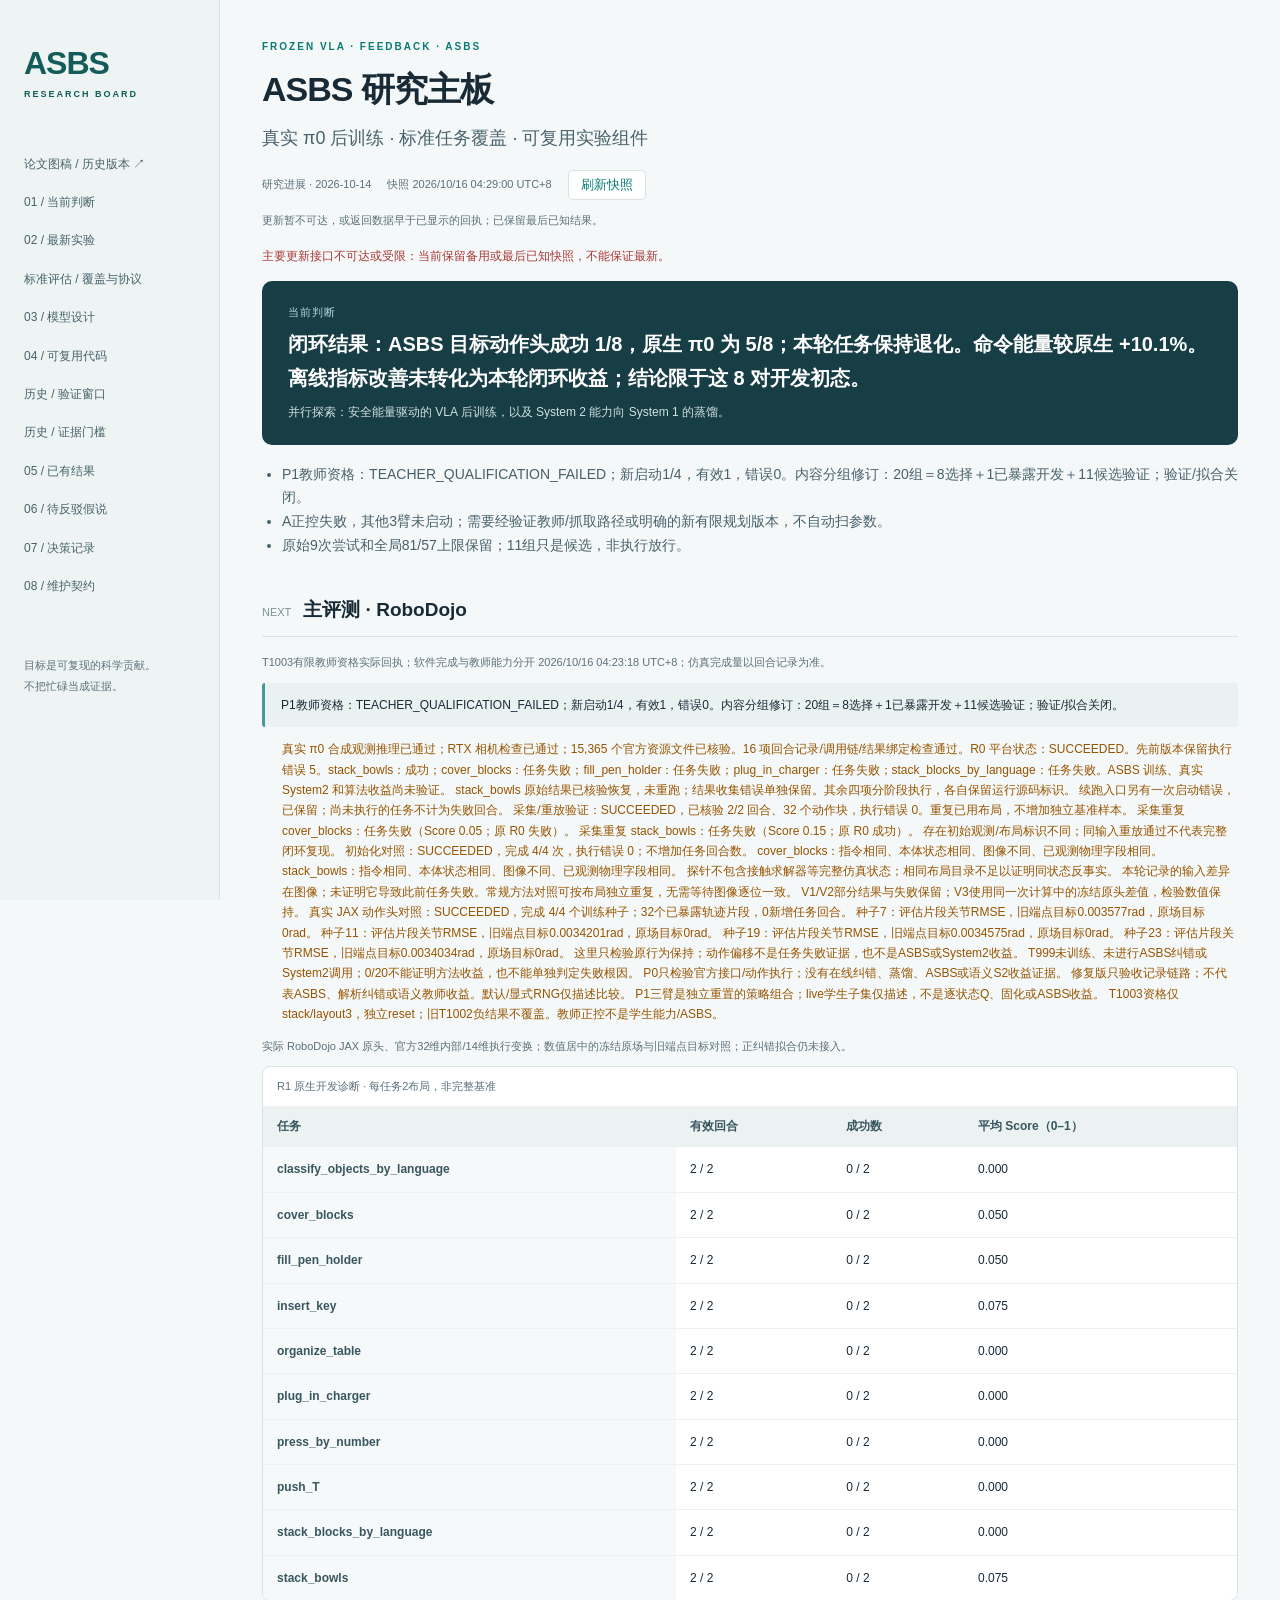
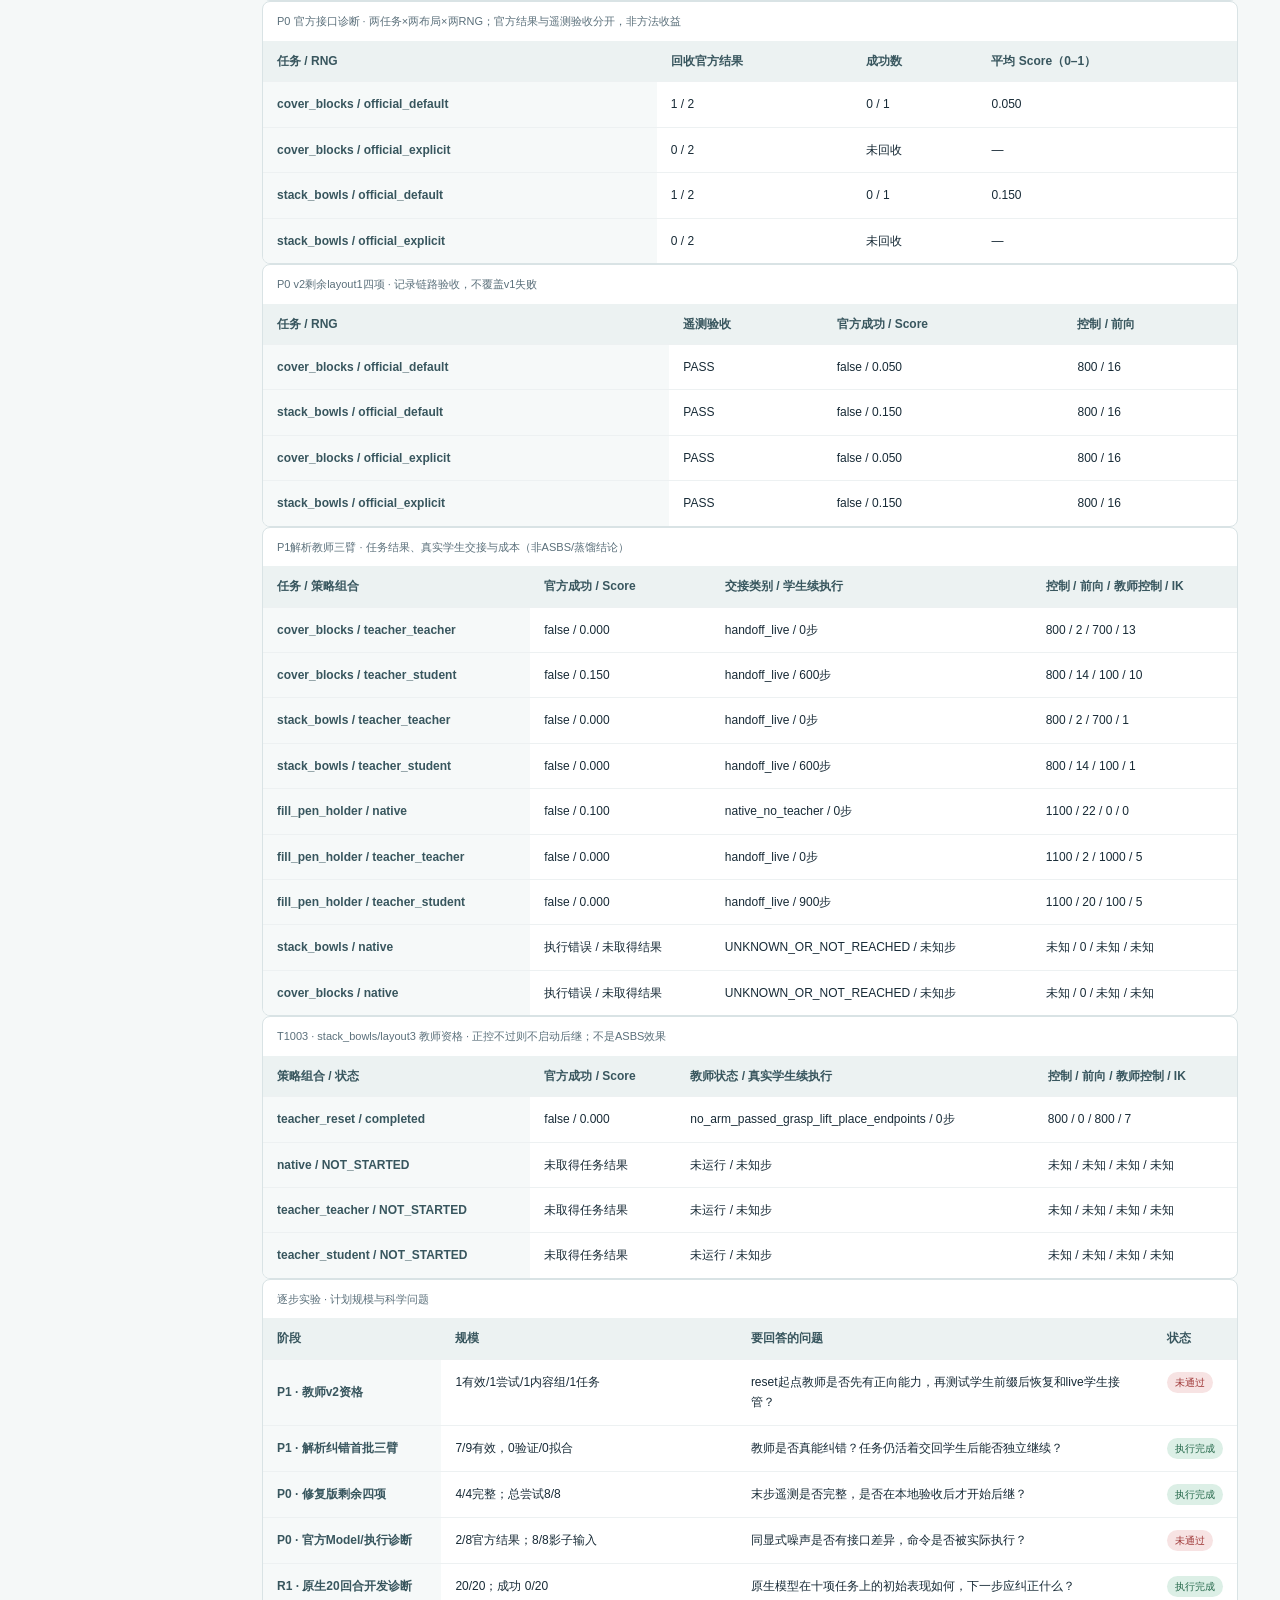
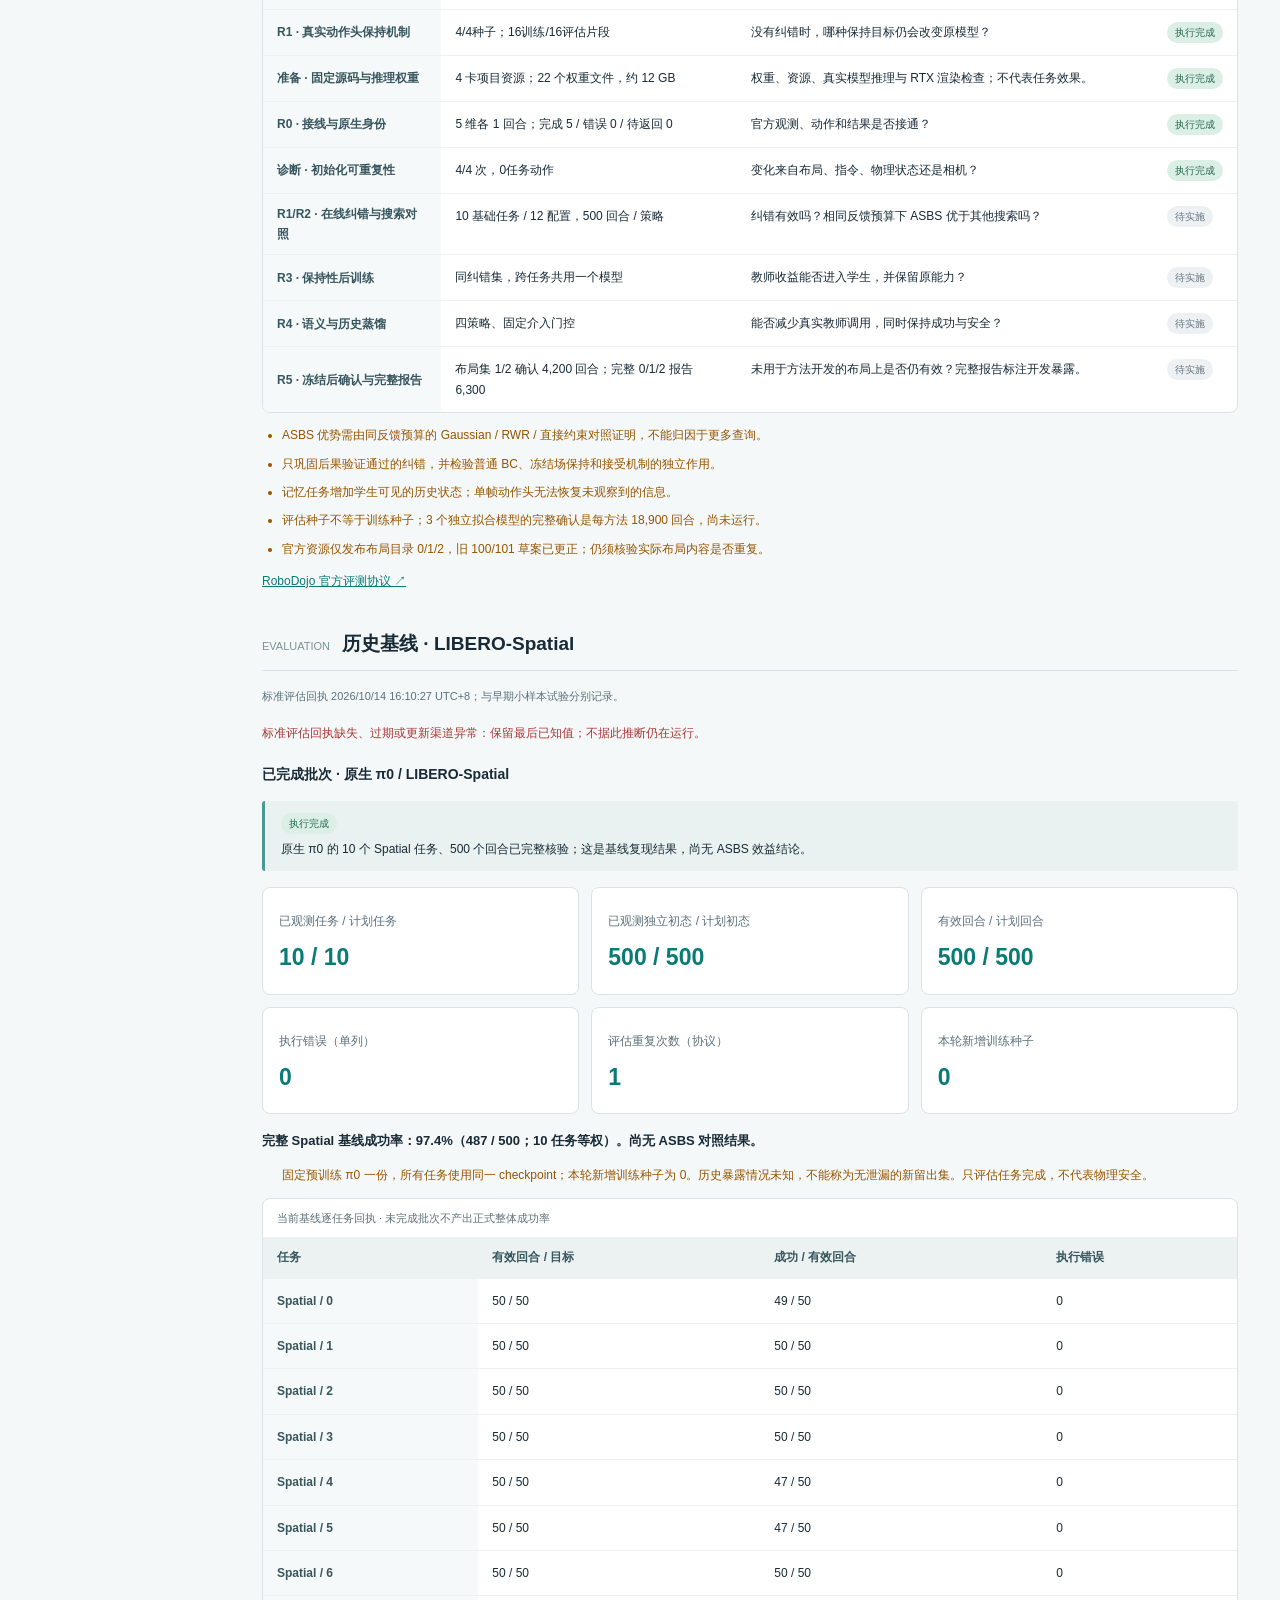
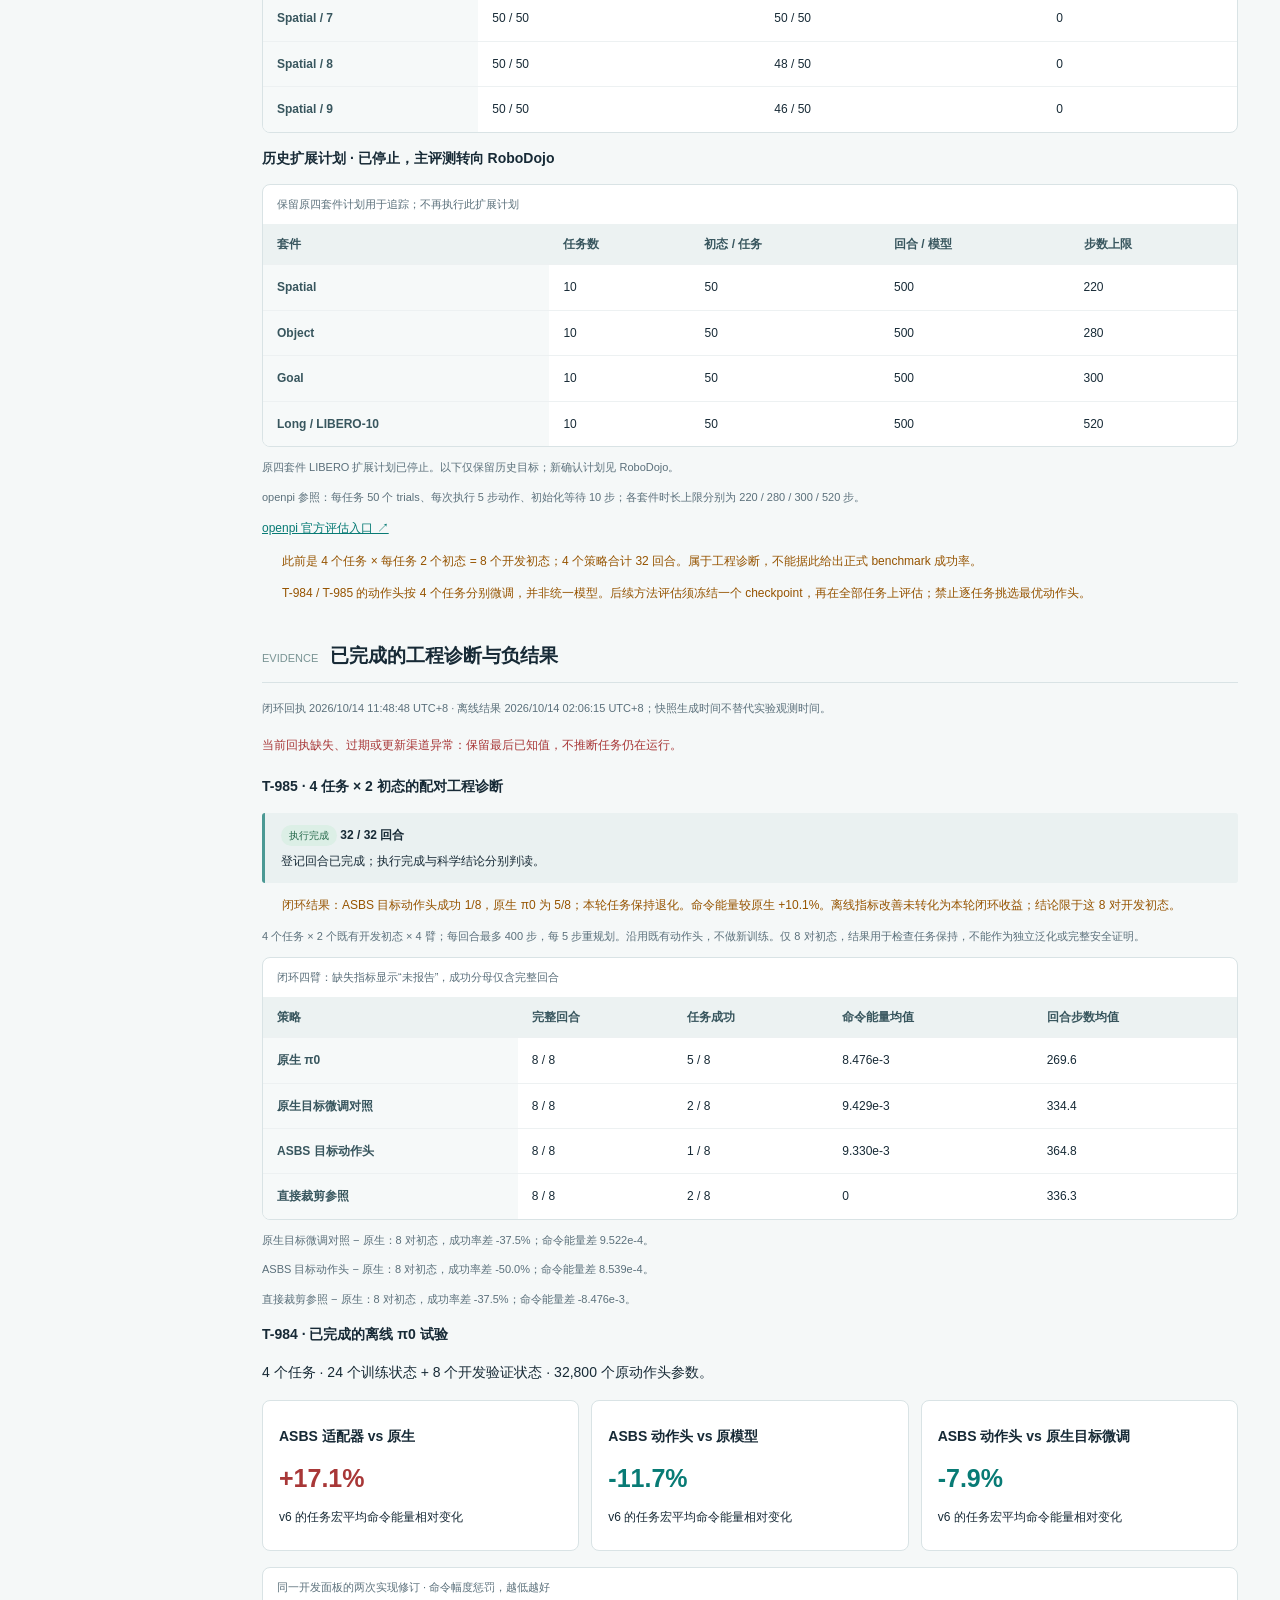
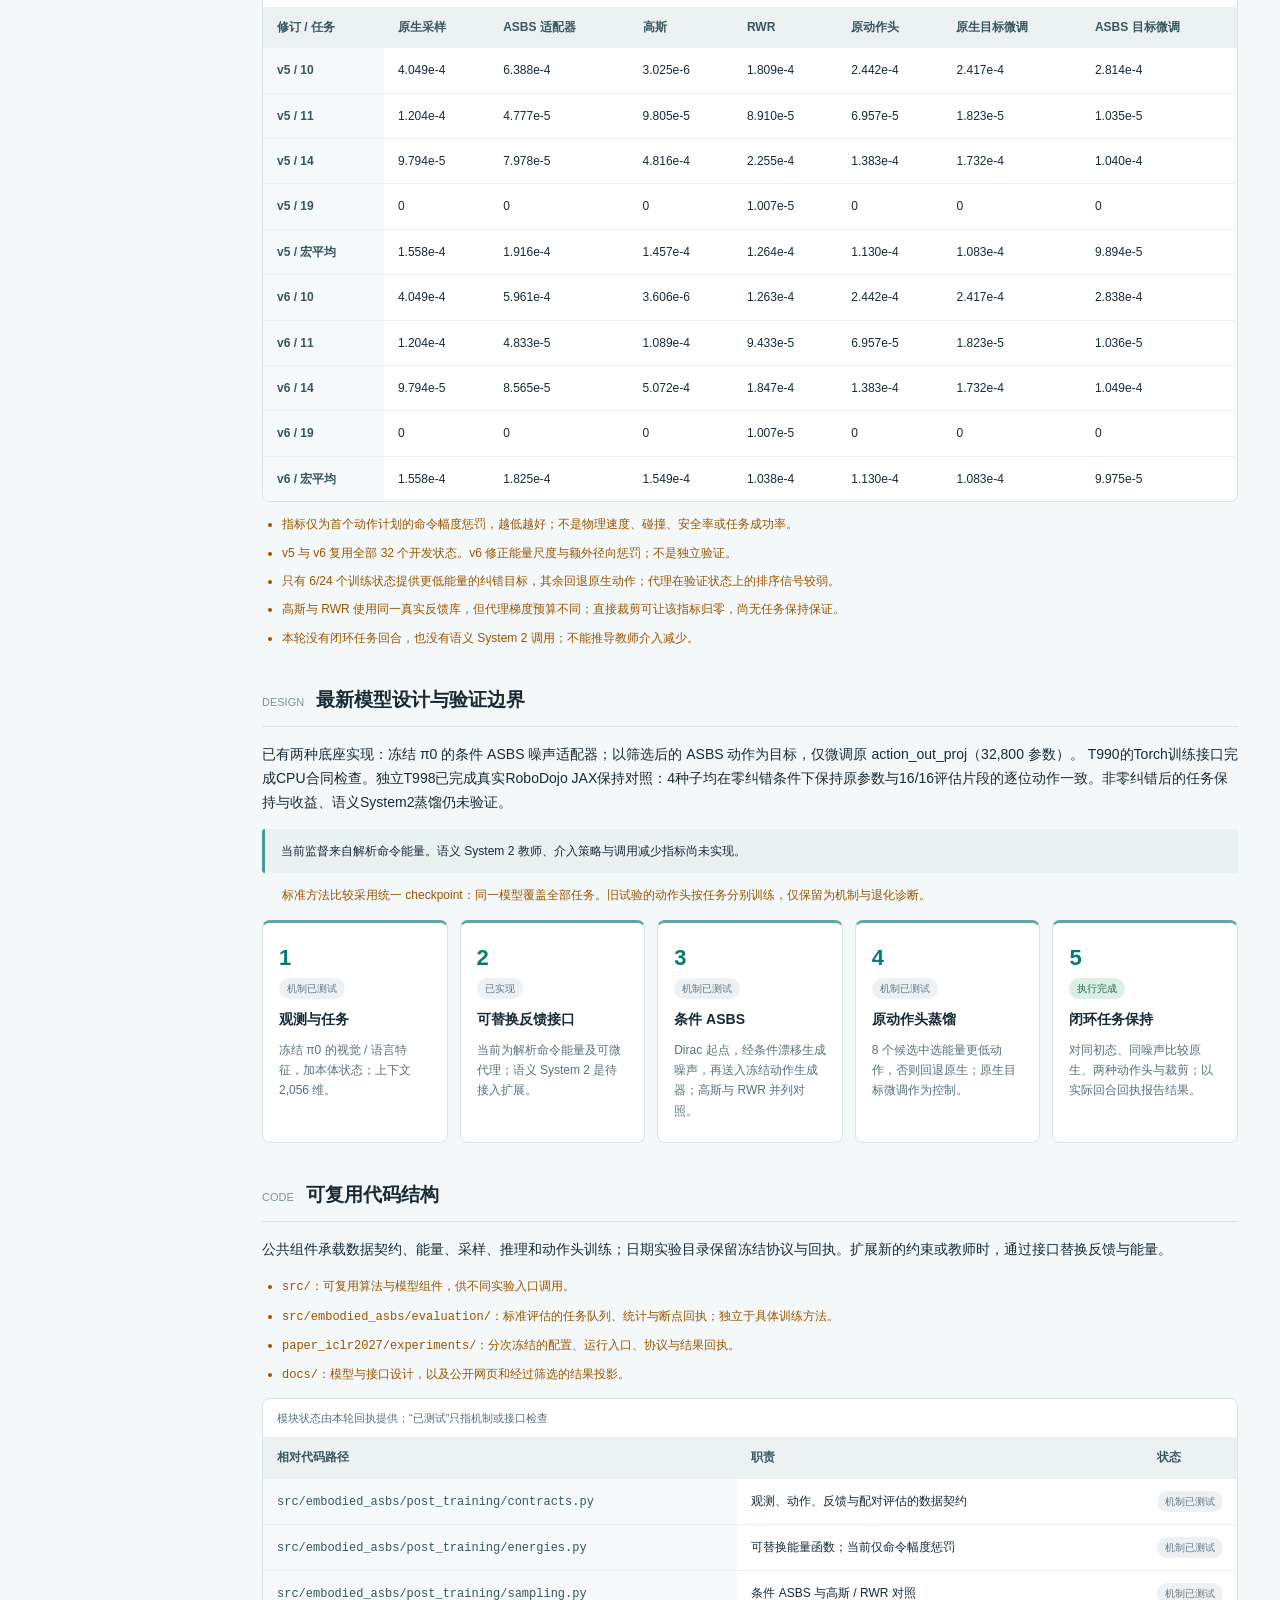
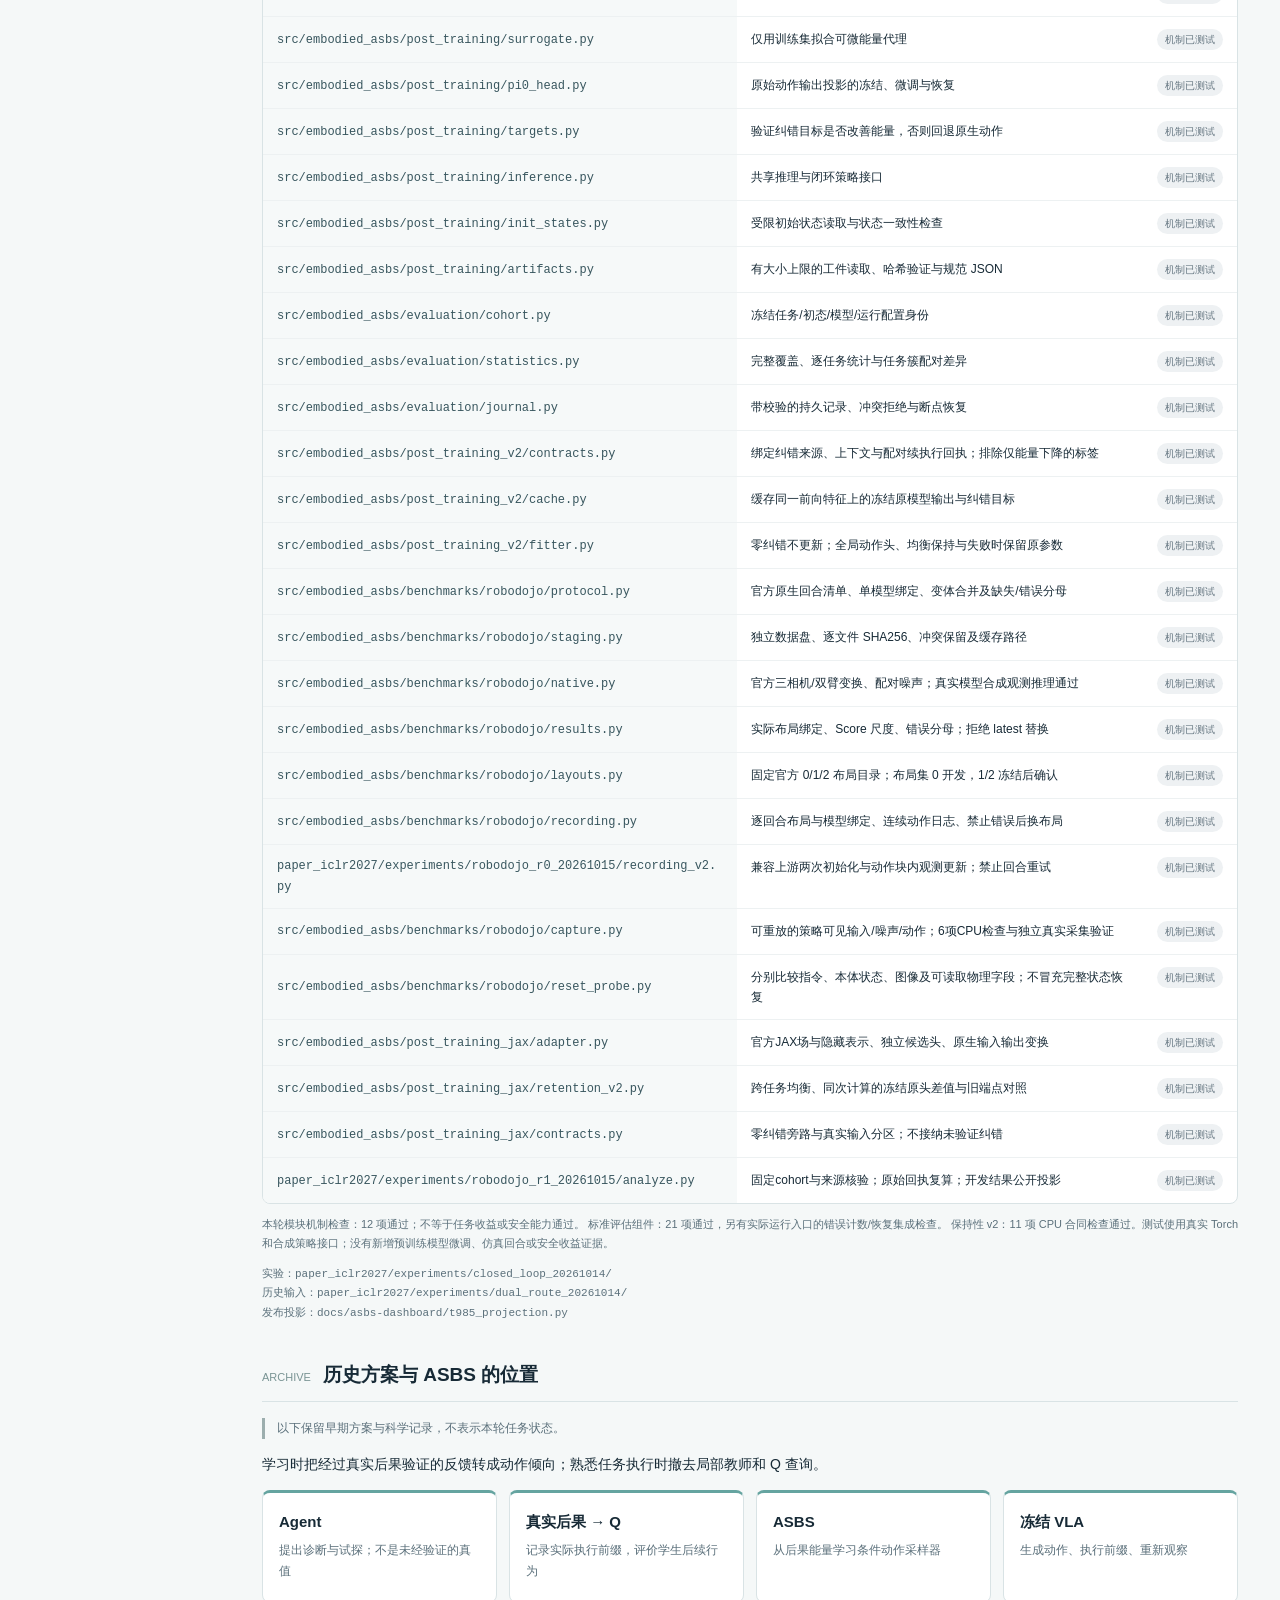
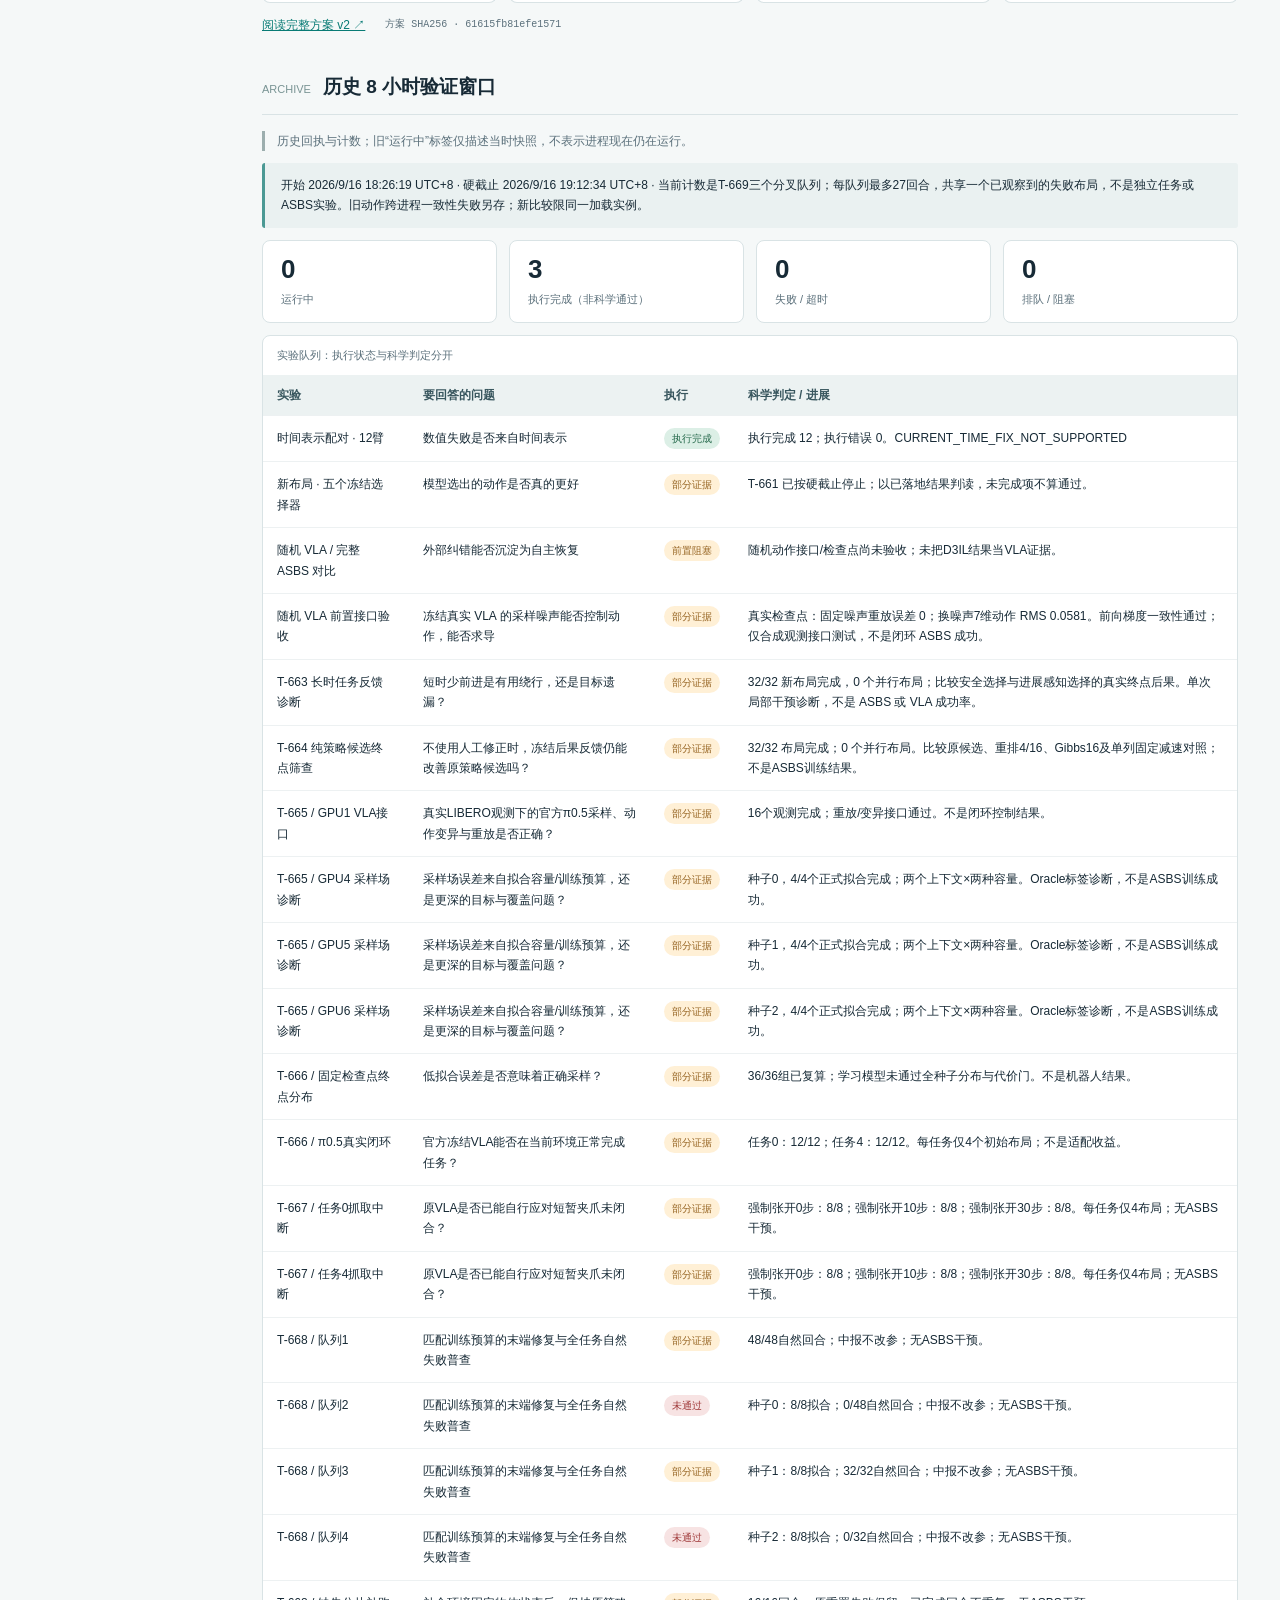
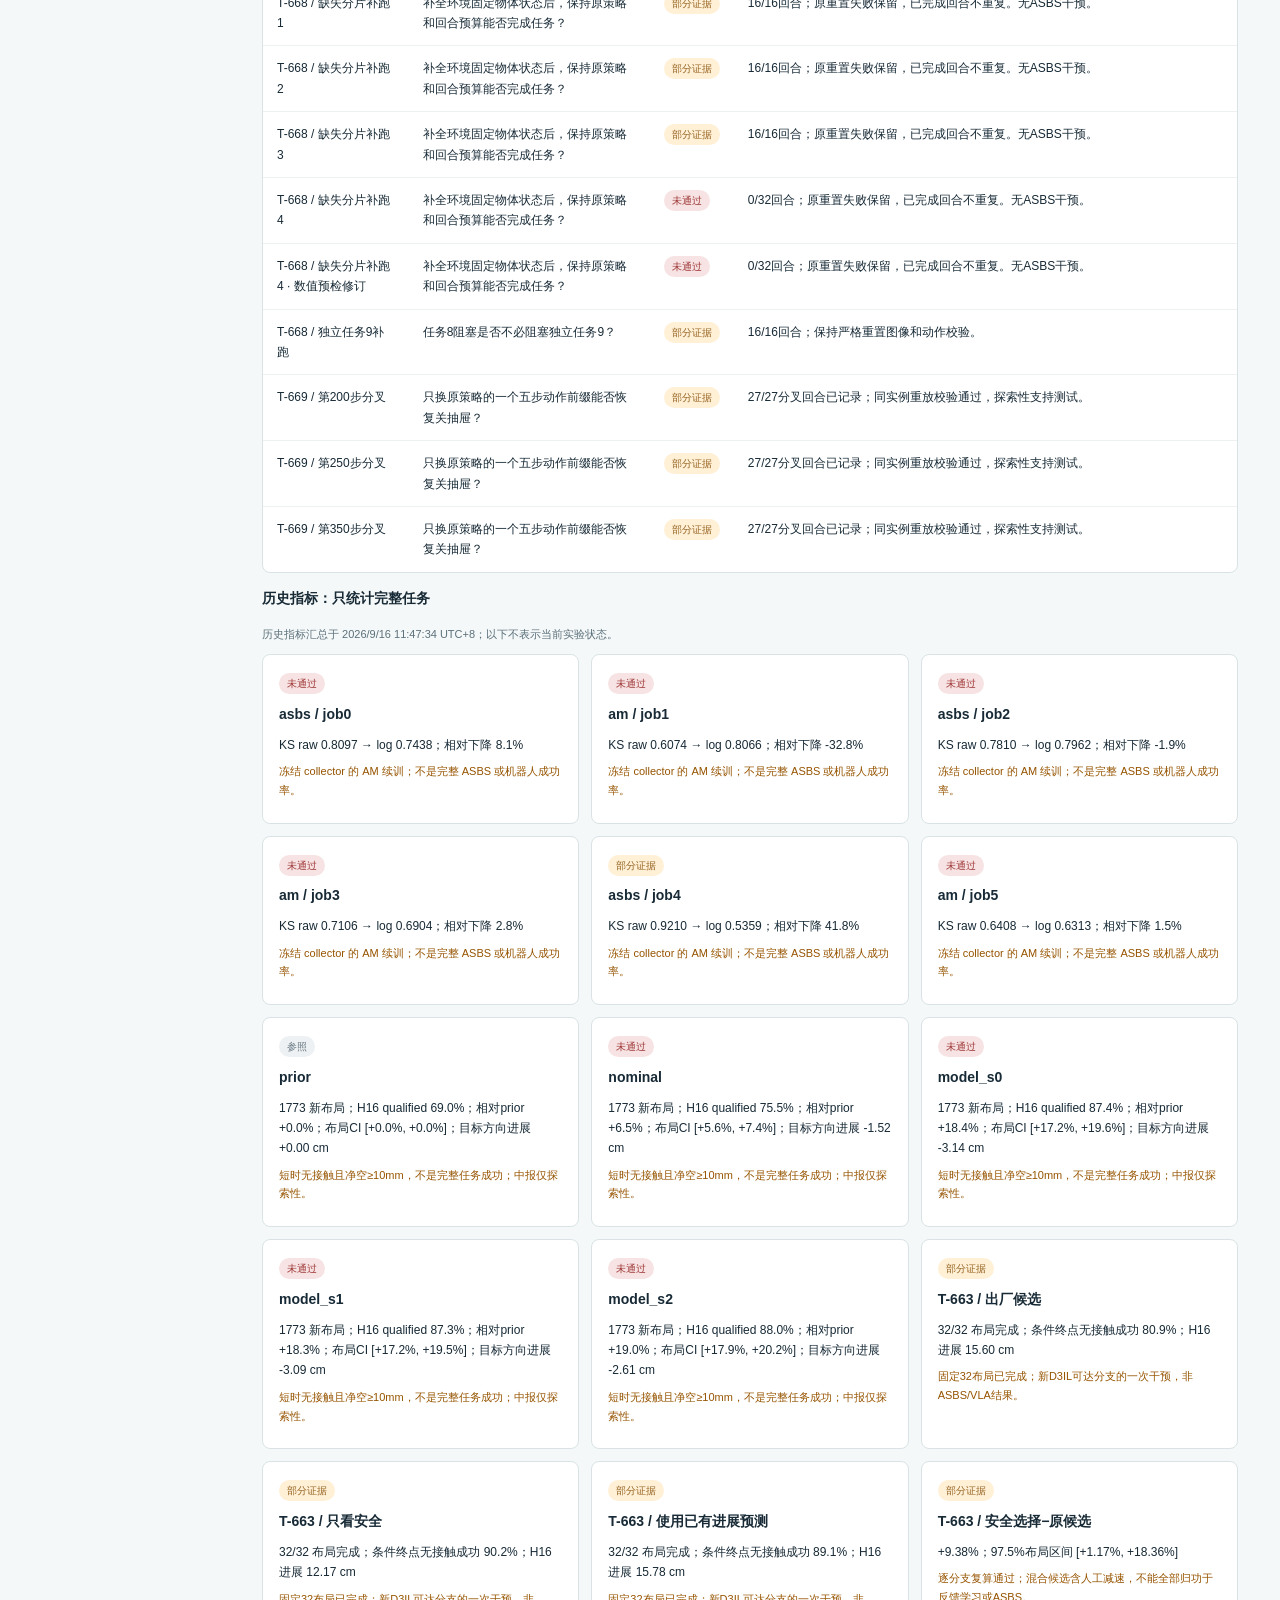
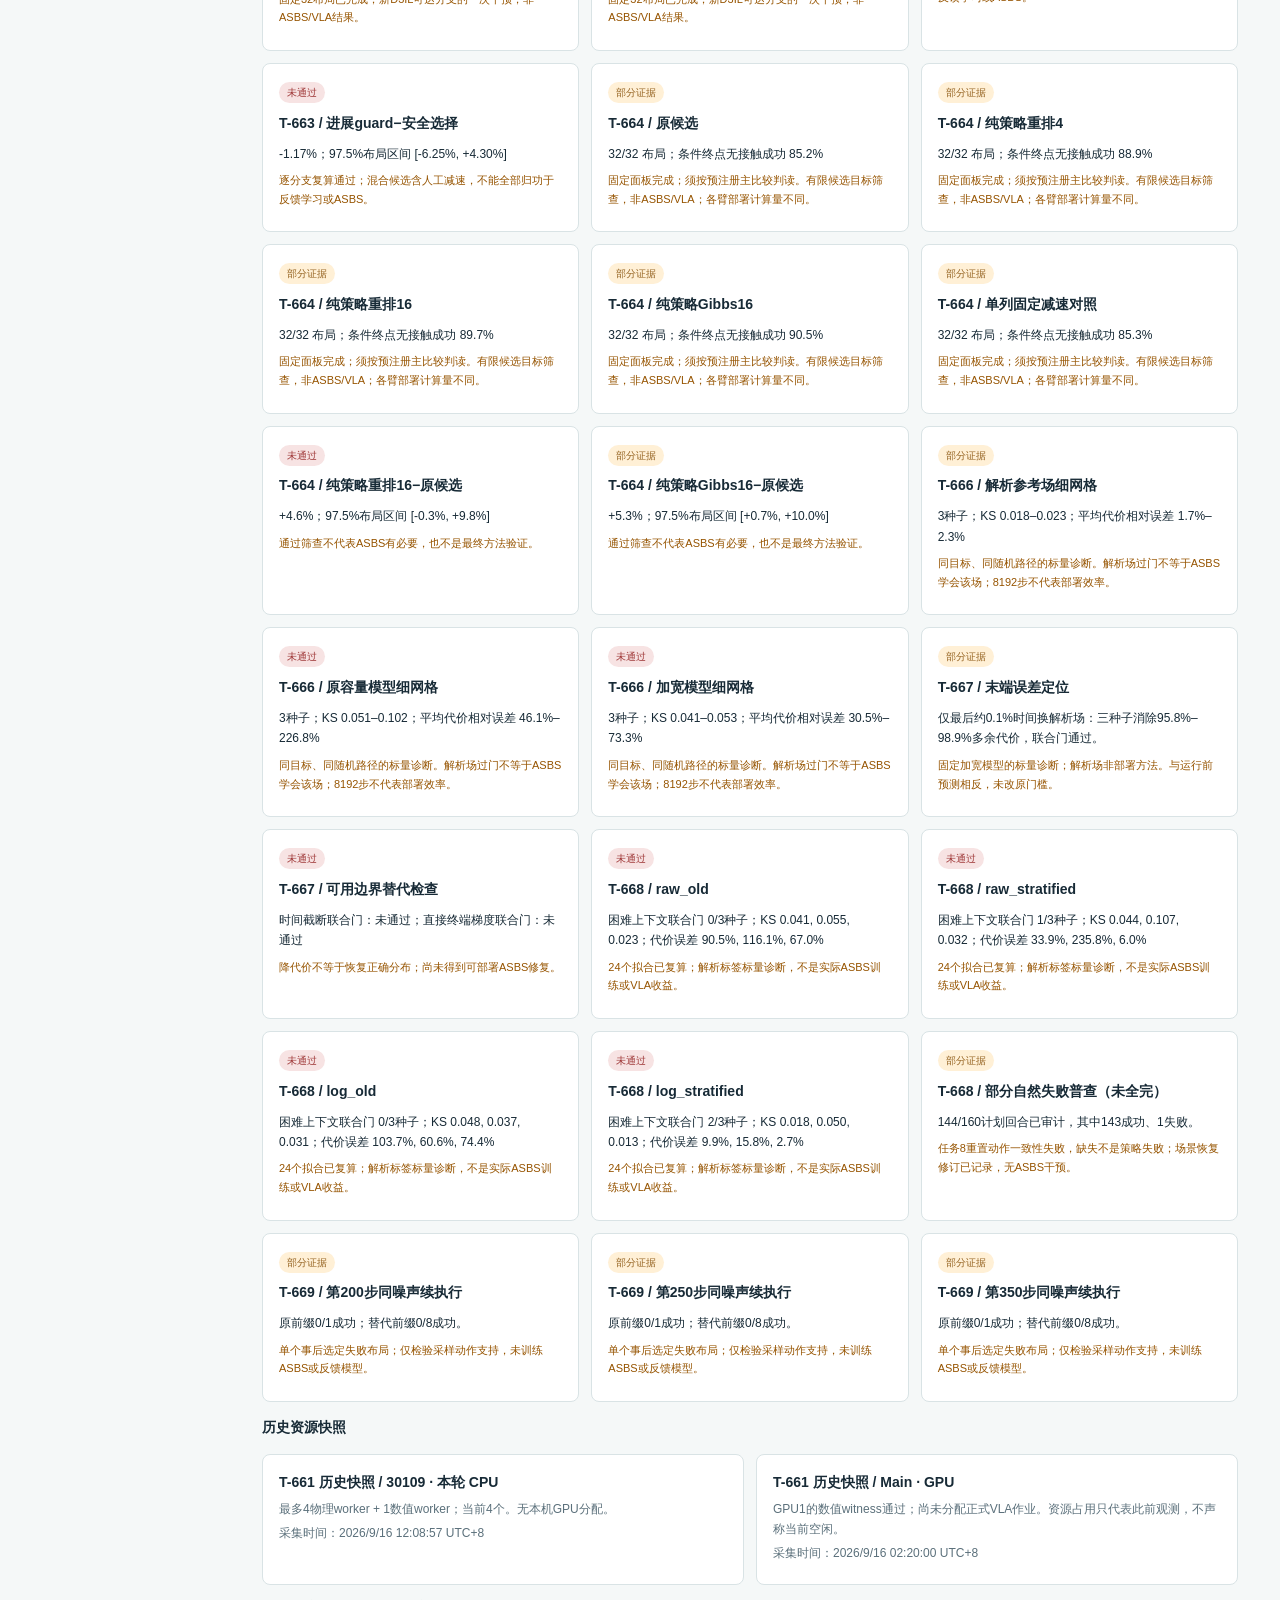
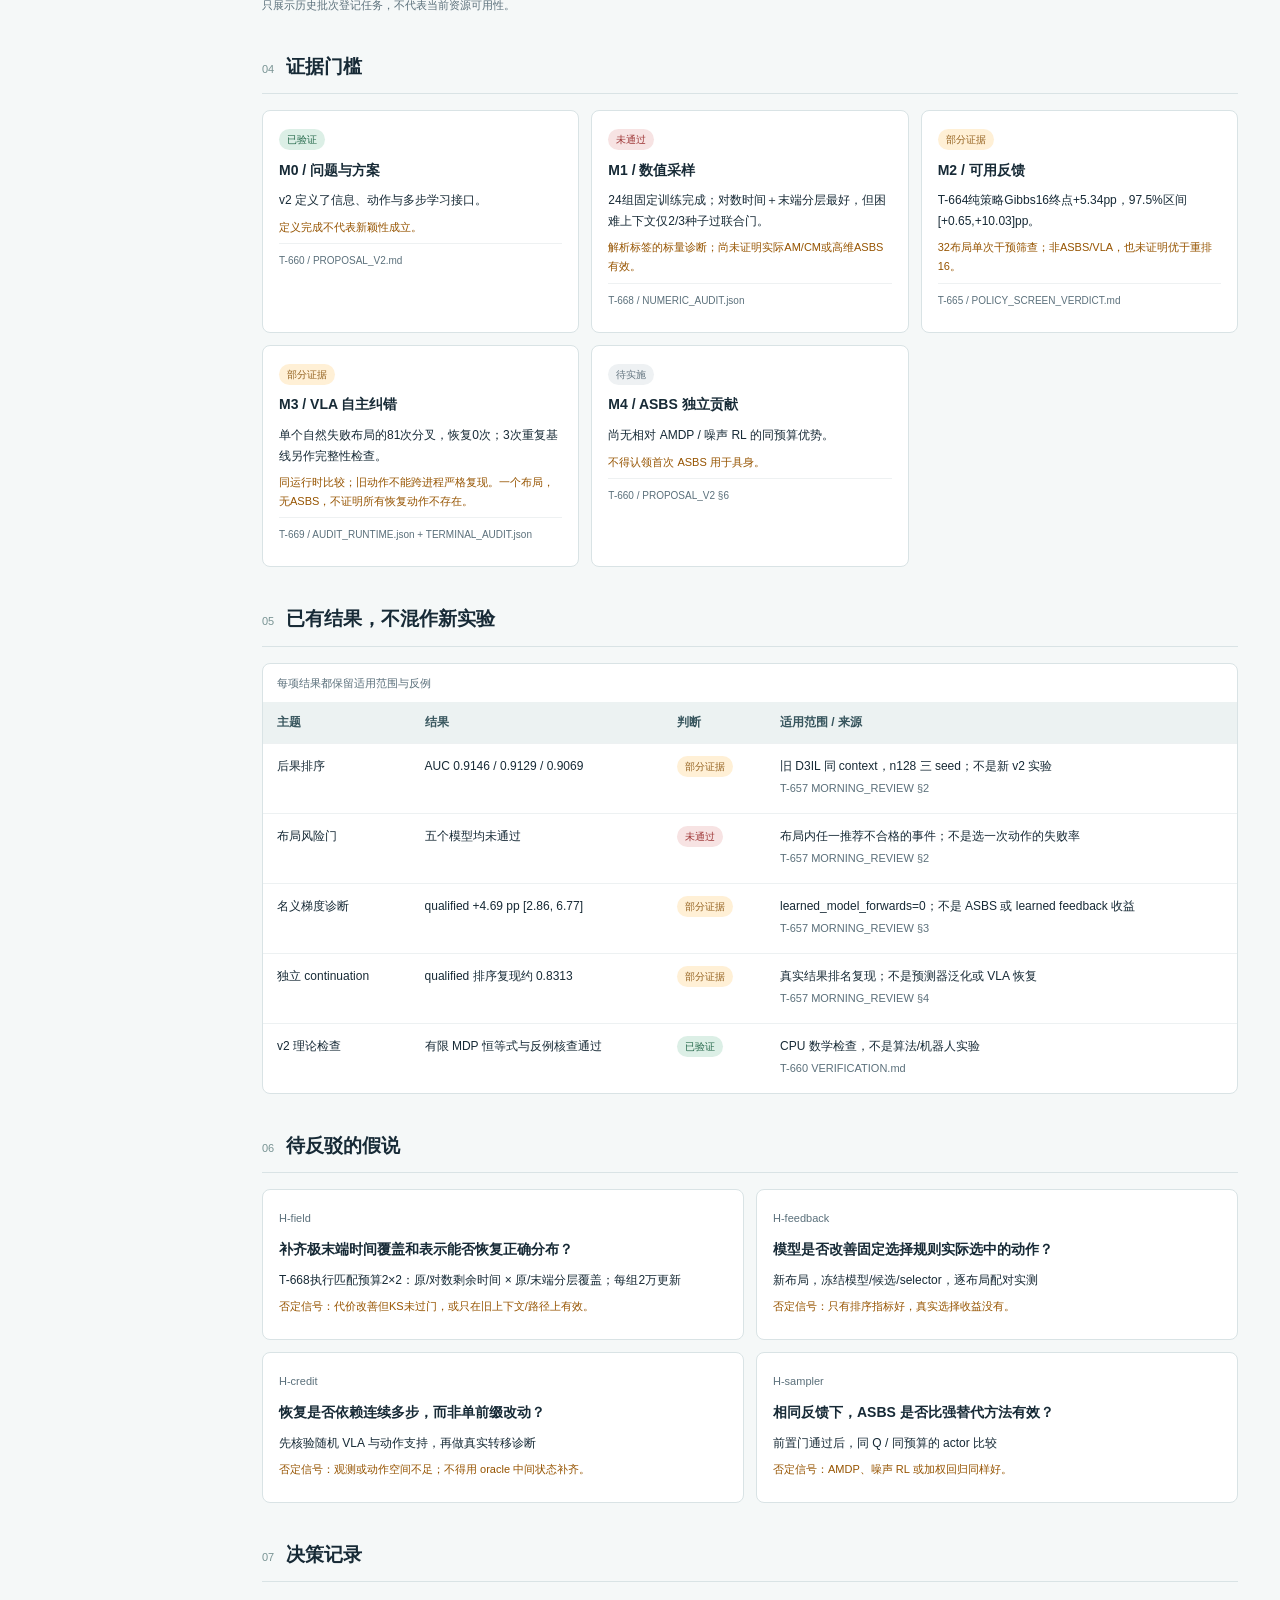
==== index.html @ 0b10119a "feat(dashboard): publish content-contracted P1 teacher qualification Refs: T-989 Refs: T-990 Refs: T" ====
<!doctype html>
<html lang="zh-CN">
<head>
  <meta charset="utf-8">
  <meta name="viewport" content="width=device-width,initial-scale=1">
  <meta name="snapshot-api-source" content="https://api.github.com/repos/asimfish/asbs-dashboard/contents/status.json?ref=data">
  <meta name="snapshot-source" content="https://raw.githubusercontent.com/asimfish/asbs-dashboard/data/status.json">
  <meta name="referrer" content="no-referrer">
  <title>ASBS 研究主板</title>
  <link rel="stylesheet" href="style.css">
  <script src="snapshot.js" defer></script>
  <script src="app.js" defer></script>
</head>
<body>
  <a class="skip" href="#main">跳到主内容</a>
  <div class="layout">
    <aside>
      <div class="brand">ASBS<span>RESEARCH BOARD</span></div>
      <nav aria-label="主板导航">
        <a href="paper-figures.html">论文图稿 / 历史版本 ↗</a>
        <a href="#overview">01 / 当前判断</a><a href="#research">02 / 最新实验</a>
        <a href="#standard-eval">标准评估 / 覆盖与协议</a>
        <a href="#model-design">03 / 模型设计</a><a href="#code-structure">04 / 可复用代码</a>
        <a href="#campaign">历史 / 验证窗口</a><a href="#milestones">历史 / 证据门槛</a>
        <a href="#evidence">05 / 已有结果</a><a href="#hypotheses">06 / 待反驳假说</a>
        <a href="#decisions">07 / 决策记录</a><a href="#maintenance">08 / 维护契约</a>
      </nav>
      <p class="side-note">目标是可复现的科学贡献。<br>不把忙碌当成证据。</p>
    </aside>
    <main id="main">
      <header id="overview"><div class="eyebrow">FROZEN VLA · FEEDBACK · ASBS</div>
        <h1>ASBS 研究主板</h1><p id="subtitle" class="subtitle"></p>
        <div class="meta"><span id="version"></span><span id="updated"></span><button id="refresh" type="button">刷新快照</button></div>
        <p id="refresh-note" class="muted" role="status" aria-live="polite"></p>
        <div id="freshness" role="status" aria-live="polite"></div>
        <div class="verdict"><span class="label">当前判断</span><strong id="verdict"></strong><p id="goal"></p></div>
        <ul id="focus" class="focus"></ul>
      </header>
      <section id="robodojo" aria-labelledby="robodojo-title"><h2 id="robodojo-title"><span>NEXT</span>主评测 · RoboDojo</h2>
        <p id="robodojo-observed" class="muted"></p><div id="robodojo-summary" class="notice"></div>
        <p id="robodojo-boundary" class="research-boundaries"></p><p id="robodojo-retention" class="muted"></p>
        <div class="table-wrap"><table><caption>R1 原生开发诊断 · 每任务2布局，非完整基准</caption><thead><tr><th scope="col">任务</th><th scope="col">有效回合</th><th scope="col">成功数</th><th scope="col">平均 Score（0–1）</th></tr></thead><tbody id="robodojo-pilot-rows"></tbody></table></div>
        <div class="table-wrap"><table><caption>P0 官方接口诊断 · 两任务×两布局×两RNG；官方结果与遥测验收分开，非方法收益</caption><thead><tr><th scope="col">任务 / RNG</th><th scope="col">回收官方结果</th><th scope="col">成功数</th><th scope="col">平均 Score（0–1）</th></tr></thead><tbody id="robodojo-p0-rows"></tbody></table></div>
        <div class="table-wrap"><table><caption>P0 v2剩余layout1四项 · 记录链路验收，不覆盖v1失败</caption><thead><tr><th scope="col">任务 / RNG</th><th scope="col">遥测验收</th><th scope="col">官方成功 / Score</th><th scope="col">控制 / 前向</th></tr></thead><tbody id="robodojo-p0-v2-rows"></tbody></table></div>
        <div class="table-wrap"><table><caption>P1解析教师三臂 · 任务结果、真实学生交接与成本（非ASBS/蒸馏结论）</caption><thead><tr><th scope="col">任务 / 策略组合</th><th scope="col">官方成功 / Score</th><th scope="col">交接类别 / 学生续执行</th><th scope="col">控制 / 前向 / 教师控制 / IK</th></tr></thead><tbody id="robodojo-p1-rows"></tbody></table></div>
        <div class="table-wrap"><table><caption>T1003 · stack_bowls/layout3 教师资格 · 正控不过则不启动后继；不是ASBS效果</caption><thead><tr><th scope="col">策略组合 / 状态</th><th scope="col">官方成功 / Score</th><th scope="col">教师状态 / 真实学生续执行</th><th scope="col">控制 / 前向 / 教师控制 / IK</th></tr></thead><tbody id="robodojo-p1-qualification-rows"></tbody></table></div>
        <div class="table-wrap"><table><caption>逐步实验 · 计划规模与科学问题</caption><thead><tr><th scope="col">阶段</th><th scope="col">规模</th><th scope="col">要回答的问题</th><th scope="col">状态</th></tr></thead><tbody id="robodojo-stages"></tbody></table></div>
        <ul id="robodojo-hypotheses" class="research-boundaries"></ul>
        <p class="links"><a href="https://robodojo-benchmark.com/doc/usage/quick-evaluation/" rel="noreferrer">RoboDojo 官方评测协议 ↗</a></p>
      </section>
      <section id="standard-eval" aria-labelledby="standard-title"><h2 id="standard-title"><span>EVALUATION</span>历史基线 · LIBERO-Spatial</h2>
        <p id="standard-observed" class="muted">尚未取得标准评估回执。</p>
        <div id="standard-freshness" role="status" aria-live="polite"></div>
        <h3>已完成批次 · 原生 π0 / LIBERO-Spatial</h3>
        <div id="standard-status" class="notice">等待协议与回执。</div>
        <div id="standard-counts" class="evaluation-metrics"></div>
        <p id="standard-result" class="standard-result"></p>
        <p id="standard-boundary" class="research-boundaries"></p>
        <div class="table-wrap"><table><caption>当前基线逐任务回执 · 未完成批次不产出正式整体成功率</caption><thead><tr><th scope="col">任务</th><th scope="col">有效回合 / 目标</th><th scope="col">成功 / 有效回合</th><th scope="col">执行错误</th></tr></thead><tbody id="standard-task-rows"></tbody></table></div>
        <h3>历史扩展计划 · 已停止，主评测转向 RoboDojo</h3>
        <div class="table-wrap"><table><caption>保留原四套件计划用于追踪；不再执行此扩展计划</caption><thead><tr><th scope="col">套件</th><th scope="col">任务数</th><th scope="col">初态 / 任务</th><th scope="col">回合 / 模型</th><th scope="col">步数上限</th></tr></thead><tbody id="standard-plan-rows"></tbody></table></div>
        <p id="standard-seeds" class="muted"></p><p id="standard-settings" class="muted"></p>
        <p class="links"><a href="https://github.com/Physical-Intelligence/openpi/blob/main/examples/libero/main.py" rel="noreferrer">openpi 官方评估入口 ↗</a></p>
        <p id="standard-pilot" class="research-boundaries"></p>
        <p id="standard-checkpoint" class="research-boundaries"></p>
      </section>
      <section id="research" aria-labelledby="research-title"><h2 id="research-title"><span>EVIDENCE</span>已完成的工程诊断与负结果</h2>
        <p id="research-observed" class="muted">尚未取得当前研究回执。</p>
        <div id="research-freshness" role="status" aria-live="polite"></div>
        <h3>T-985 · 4 任务 × 2 初态的配对工程诊断</h3>
        <div id="closed-loop-status" class="notice">等待协议与回执；不显示推测进度。</div>
        <p id="closed-loop-conclusion" class="research-boundaries"></p>
        <p id="closed-loop-boundary" class="muted"></p>
        <div class="table-wrap"><table><caption>闭环四臂：缺失指标显示“未报告”，成功分母仅含完整回合</caption><thead><tr><th scope="col">策略</th><th scope="col">完整回合</th><th scope="col">任务成功</th><th scope="col">命令能量均值</th><th scope="col">回合步数均值</th></tr></thead><tbody id="closed-loop-rows"></tbody></table></div>
        <div id="paired-results" class="muted"></div>
        <h3>T-984 · 已完成的离线 π0 试验</h3>
        <p id="offline-scope"></p><div id="offline-summary" class="research-metrics"></div>
        <div class="table-wrap"><table><caption>同一开发面板的两次实现修订 · 命令幅度惩罚，越低越好</caption><thead><tr><th scope="col">修订 / 任务</th><th scope="col">原生采样</th><th scope="col">ASBS 适配器</th><th scope="col">高斯</th><th scope="col">RWR</th><th scope="col">原动作头</th><th scope="col">原生目标微调</th><th scope="col">ASBS 目标微调</th></tr></thead><tbody id="offline-rows"></tbody></table></div>
        <ul id="research-boundaries" class="research-boundaries"></ul>
      </section>
      <section id="model-design"><h2><span>DESIGN</span>最新模型设计与验证边界</h2>
        <p id="design-implemented"></p><p id="design-teacher" class="notice"></p>
        <p class="research-boundaries">标准方法比较采用统一 checkpoint：同一模型覆盖全部任务。旧试验的动作头按任务分别训练，仅保留为机制与退化诊断。</p>
        <ol id="design-flow" class="design-flow" aria-label="从观测、反馈到采样与蒸馏的模型流程"></ol>
      </section>
      <section id="code-structure"><h2><span>CODE</span>可复用代码结构</h2>
        <p>公共组件承载数据契约、能量、采样、推理和动作头训练；日期实验目录保留冻结协议与回执。扩展新的约束或教师时，通过接口替换反馈与能量。</p>
        <ul class="research-boundaries">
          <li><code>src/</code>：可复用算法与模型组件，供不同实验入口调用。</li>
          <li><code>src/embodied_asbs/evaluation/</code>：标准评估的任务队列、统计与断点回执；独立于具体训练方法。</li>
          <li><code>paper_iclr2027/experiments/</code>：分次冻结的配置、运行入口、协议与结果回执。</li>
          <li><code>docs/</code>：模型与接口设计，以及公开网页和经过筛选的结果投影。</li>
        </ul>
        <div class="table-wrap"><table><caption>模块状态由本轮回执提供；“已测试”只指机制或接口检查</caption><thead><tr><th scope="col">相对代码路径</th><th scope="col">职责</th><th scope="col">状态</th></tr></thead><tbody id="module-rows"></tbody></table></div>
        <p id="module-tests" class="muted"></p>
        <p class="muted">实验：<code>paper_iclr2027/experiments/closed_loop_20261014/</code><br>历史输入：<code>paper_iclr2027/experiments/dual_route_20261014/</code><br>发布投影：<code>docs/asbs-dashboard/t985_projection.py</code></p>
      </section>
      <section id="method"><h2><span>ARCHIVE</span>历史方案与 ASBS 的位置</h2>
        <p class="archive-label">以下保留早期方案与科学记录，不表示本轮任务状态。</p>
        <p>学习时把经过真实后果验证的反馈转成动作倾向；熟悉任务执行时撤去局部教师和 Q 查询。</p>
        <div id="flow" class="flow"></div>
        <p class="links"><a href="proposal.html">阅读完整方案 v2 ↗</a><span id="proposal-hash"></span></p>
      </section>
      <section id="campaign"><h2><span>ARCHIVE</span>历史 8 小时验证窗口</h2>
        <p class="archive-label">历史回执与计数；旧“运行中”标签仅描述当时快照，不表示进程现在仍在运行。</p>
        <div id="campaign-meta" class="notice">尚未取得运行快照，不能判断实验已启动。</div>
        <div id="counters" class="counter-grid"></div>
        <div class="table-wrap"><table><caption>实验队列：执行状态与科学判定分开</caption><thead><tr><th>实验</th><th>要回答的问题</th><th>执行</th><th>科学判定 / 进展</th></tr></thead><tbody id="jobs"></tbody></table></div>
        <h3>历史指标：只统计完整任务</h3><p id="findings-time" class="muted">尚无正式结果</p><div id="findings" class="milestone-grid"></div>
        <h3>历史资源快照</h3><div id="resources" class="resource-grid"></div>
        <p class="muted">只展示历史批次登记任务，不代表当前资源可用性。</p>
      </section>
      <section id="milestones"><h2><span>04</span>证据门槛</h2><div id="milestone-grid" class="milestone-grid"></div></section>
      <section id="evidence"><h2><span>05</span>已有结果，不混作新实验</h2>
        <div class="table-wrap"><table><caption>每项结果都保留适用范围与反例</caption><thead><tr><th>主题</th><th>结果</th><th>判断</th><th>适用范围 / 来源</th></tr></thead><tbody id="evidence-rows"></tbody></table></div>
      </section>
      <section id="hypotheses"><h2><span>06</span>待反驳的假说</h2><div id="hypothesis-grid" class="hypothesis-grid"></div></section>
      <section id="decisions"><h2><span>07</span>决策记录</h2><div id="decision-list"></div></section>
      <section id="maintenance"><h2><span>08</span>维护契约</h2><ul id="maintenance-list"></ul>
        <p class="muted">计划与证据版本可追溯；公开发布与否不影响本地实验运行。所有时间明确标注时区。</p>
      </section>
      <footer>ASBS / Evidence before claims <span id="footer-task"></span></footer>
    </main>
  </div>
</body>
</html>
---- style.css ----
:root{color-scheme:light;--ink:#172a36;--muted:#5b707b;--teal:#087b75;--line:#d9e3e5;--paper:#f5f8f8;--white:#fff;--red:#a83737;--amber:#965400}
*{box-sizing:border-box}html{scroll-behavior:smooth;scroll-padding-top:20px}body{margin:0;color:var(--ink);background:var(--paper);font:14px/1.7 -apple-system,BlinkMacSystemFont,"PingFang SC","Microsoft YaHei",sans-serif}a{color:var(--teal)}a:focus-visible,button:focus-visible{outline:3px solid #b47b20;outline-offset:4px}.layout{max-width:1580px;margin:auto;display:grid;grid-template-columns:220px minmax(0,1fr)}aside{position:sticky;top:0;height:100vh;padding:36px 24px;background:#eef4f3;border-right:1px solid var(--line)}.brand{font-size:32px;font-weight:800;letter-spacing:-1px;color:#145c59}.brand span{display:block;font-size:9px;letter-spacing:2px;font-weight:600;margin-top:-3px}nav{margin-top:42px}nav a{display:block;padding:9px 0;color:#46626b;text-decoration:none;font-size:12px}nav a:hover{color:#064b46}.side-note{font-size:11px;color:var(--muted);margin-top:50px;line-height:1.9}main{padding:38px 42px;min-width:0}.eyebrow{font-size:10px;letter-spacing:2px;color:var(--teal);font-weight:700}h1{font-size:34px;letter-spacing:-1px;line-height:1.3;margin:12px 0}.subtitle{font-size:18px;margin:0 0 16px;color:#48626c}.meta{display:flex;align-items:center;flex-wrap:wrap;gap:16px;font-size:11px;color:var(--muted)}button{border:1px solid var(--line);padding:5px 12px;border-radius:5px;background:#fff;color:var(--teal);cursor:pointer}#freshness{font-size:12px;min-height:27px;padding-top:6px}#freshness.stale{color:var(--red)}.verdict{background:#173d45;color:#fff;border-radius:10px;padding:22px 26px;margin-top:14px}.label{display:block;color:#b8d7d5;letter-spacing:1px;font-size:11px;margin-bottom:5px}.verdict strong{font-size:20px}.verdict p{color:#cfe0e2;margin:7px 0 0;font-size:12px}.focus{margin:18px 0 0;padding-left:20px;color:#47616c}section{margin-top:36px}h2{font-size:19px;border-bottom:1px solid var(--line);padding-bottom:10px;margin-bottom:16px}h2 span{font-size:11px;color:#799494;font-weight:500;margin-right:12px}h3{font-size:14px}.flow{display:grid;grid-template-columns:repeat(4,1fr);gap:12px}.flow-item,.card,.resource{background:var(--white);border:1px solid var(--line);border-radius:8px;padding:16px}.flow-item{border-top:3px solid #65a4a0}.flow-item b{font-size:15px}.flow-item p{font-size:12px;color:var(--muted);margin:5px 0}.links{font-size:12px;display:flex;gap:20px;flex-wrap:wrap}.links span{font:10px/2 monospace;color:var(--muted)}.notice{background:#eaf1f1;border-left:3px solid #4b9994;padding:12px 16px;border-radius:3px;font-size:12px}.counter-grid{display:grid;grid-template-columns:repeat(4,1fr);gap:12px;margin:12px 0}.counter{background:#fff;border:1px solid var(--line);border-radius:8px;padding:12px 18px}.counter strong{font-size:26px;display:block;line-height:1.3;font-variant-numeric:tabular-nums}.counter span{font-size:11px;color:var(--muted)}.table-wrap{overflow:auto;background:white;border:1px solid var(--line);border-radius:8px}table{border-collapse:collapse;width:100%;font-size:12px;min-width:650px}caption{text-align:left;padding:10px 14px;color:var(--muted);font-size:11px}th{text-align:left;background:#ecf2f2;color:#38565e;font-weight:600;padding:10px 14px;white-space:nowrap}td{padding:12px 14px;border-top:1px solid #edf1f2;vertical-align:top}td p{margin:3px 0;color:var(--muted);font-size:11px}tr:hover{background:#f6faf9}.pill{display:inline-block;white-space:nowrap;font-size:10px;padding:2px 8px;border-radius:20px;background:#eef1f3;color:#657681}.pill.verified,.pill.succeeded{background:#dcefe6;color:#24684a}.pill.failed,.pill.error{background:#f7e3e3;color:#9e3636}.pill.partial,.pill.blocked,.pill.skipped{background:#fff0d6;color:#956321}.pill.running{background:#dbeceb;color:#166962}.resource-grid{display:grid;grid-template-columns:repeat(2,1fr);gap:12px}.resource p{margin:4px 0;font-size:12px;color:var(--muted)}.milestone-grid{display:grid;grid-template-columns:repeat(3,1fr);gap:12px}.card h3{margin:8px 0}.card p{font-size:12px;margin:7px 0}.card .boundary{color:var(--amber);font-size:11px}.card .source{font-size:10px;color:var(--muted);border-top:1px solid #eef1f2;padding-top:8px}.hypothesis-grid{display:grid;grid-template-columns:repeat(2,1fr);gap:12px}.decision{padding:12px 0;border-bottom:1px solid var(--line)}.decision small{color:var(--muted);font-size:11px;margin-right:16px}.decision p{margin:4px 0;font-size:12px;color:#48626c}.muted{color:var(--muted);font-size:11px}#maintenance-list{font-size:12px;padding-left:20px;color:var(--muted)}footer{margin-top:44px;border-top:1px solid var(--line);padding-top:15px;font-size:10px;letter-spacing:1px;color:#71888d;display:flex;justify-content:space-between}.skip{position:absolute;top:-80px;left:10px;background:#fff;padding:10px;z-index:5}.skip:focus{top:5px}
@media(max-width:1100px){main{padding:28px 24px}.milestone-grid{grid-template-columns:repeat(2,1fr)}.flow{grid-template-columns:repeat(2,1fr)}}@media(max-width:760px){.layout{display:block}aside{position:static;height:auto;padding:15px 20px;border-bottom:1px solid var(--line);border-right:0}.brand{font-size:24px}.brand span{display:none}nav{display:flex;overflow:auto;gap:18px;margin:5px 0 0}nav a{white-space:nowrap;font-size:11px}.side-note{display:none}main{padding:24px 18px}h1{font-size:28px}.subtitle{font-size:15px}.verdict{padding:18px}.verdict strong{font-size:17px}.counter-grid{grid-template-columns:repeat(2,1fr)}.milestone-grid,.hypothesis-grid,.resource-grid{grid-template-columns:1fr}.flow{grid-template-columns:repeat(2,1fr)}section{margin-top:28px}}
@media(prefers-reduced-motion:reduce){html{scroll-behavior:auto}}
.research-metrics{display:grid;grid-template-columns:repeat(3,minmax(0,1fr));gap:12px;margin:16px 0}.research-metrics strong{font-size:25px;color:var(--teal);font-variant-numeric:tabular-nums}.research-metrics .negative-result{color:var(--red)}.research-boundaries{padding-left:20px;font-size:12px;color:var(--amber)}.research-boundaries li{margin:8px 0}.design-flow{list-style:none;counter-reset:flow;display:grid;grid-template-columns:repeat(5,minmax(0,1fr));gap:12px;padding:0}.design-flow>li{counter-increment:flow;position:relative}.design-flow>li:before{content:counter(flow);display:block;font-size:22px;color:var(--teal);font-weight:700}.design-flow h3{margin:8px 0}.archive-label{border-left:3px solid #9caeae;padding-left:12px;color:var(--muted);font-size:12px}#research-freshness{font-size:12px;padding:6px 0}#research-freshness.stale{color:var(--red)}#closed-loop-status p{margin:5px 0 0}#module-rows code{white-space:normal;overflow-wrap:anywhere;font-weight:400}#code-structure code{overflow-wrap:anywhere}tbody th{white-space:normal;background:#f6f9f9;border-top:1px solid #edf1f2}#research .table-wrap:focus-visible{outline:3px solid var(--teal)}
@media(max-width:1100px){.design-flow{grid-template-columns:repeat(3,minmax(0,1fr))}}@media(max-width:760px){.research-metrics,.design-flow{grid-template-columns:1fr}.research-metrics strong{font-size:22px}}
.evaluation-metrics{display:grid;grid-template-columns:repeat(3,minmax(0,1fr));gap:12px;margin:16px 0}.evaluation-metrics strong{font-size:23px;font-variant-numeric:tabular-nums;color:var(--teal)}.evaluation-metrics p{color:var(--muted)}#standard-freshness{font-size:12px;padding:6px 0}#standard-freshness.stale{color:var(--red)}.standard-result{font-size:13px;font-weight:600}#standard-status p{margin:5px 0 0}@media(max-width:760px){.evaluation-metrics{grid-template-columns:repeat(2,minmax(0,1fr))}.evaluation-metrics strong{font-size:19px}}
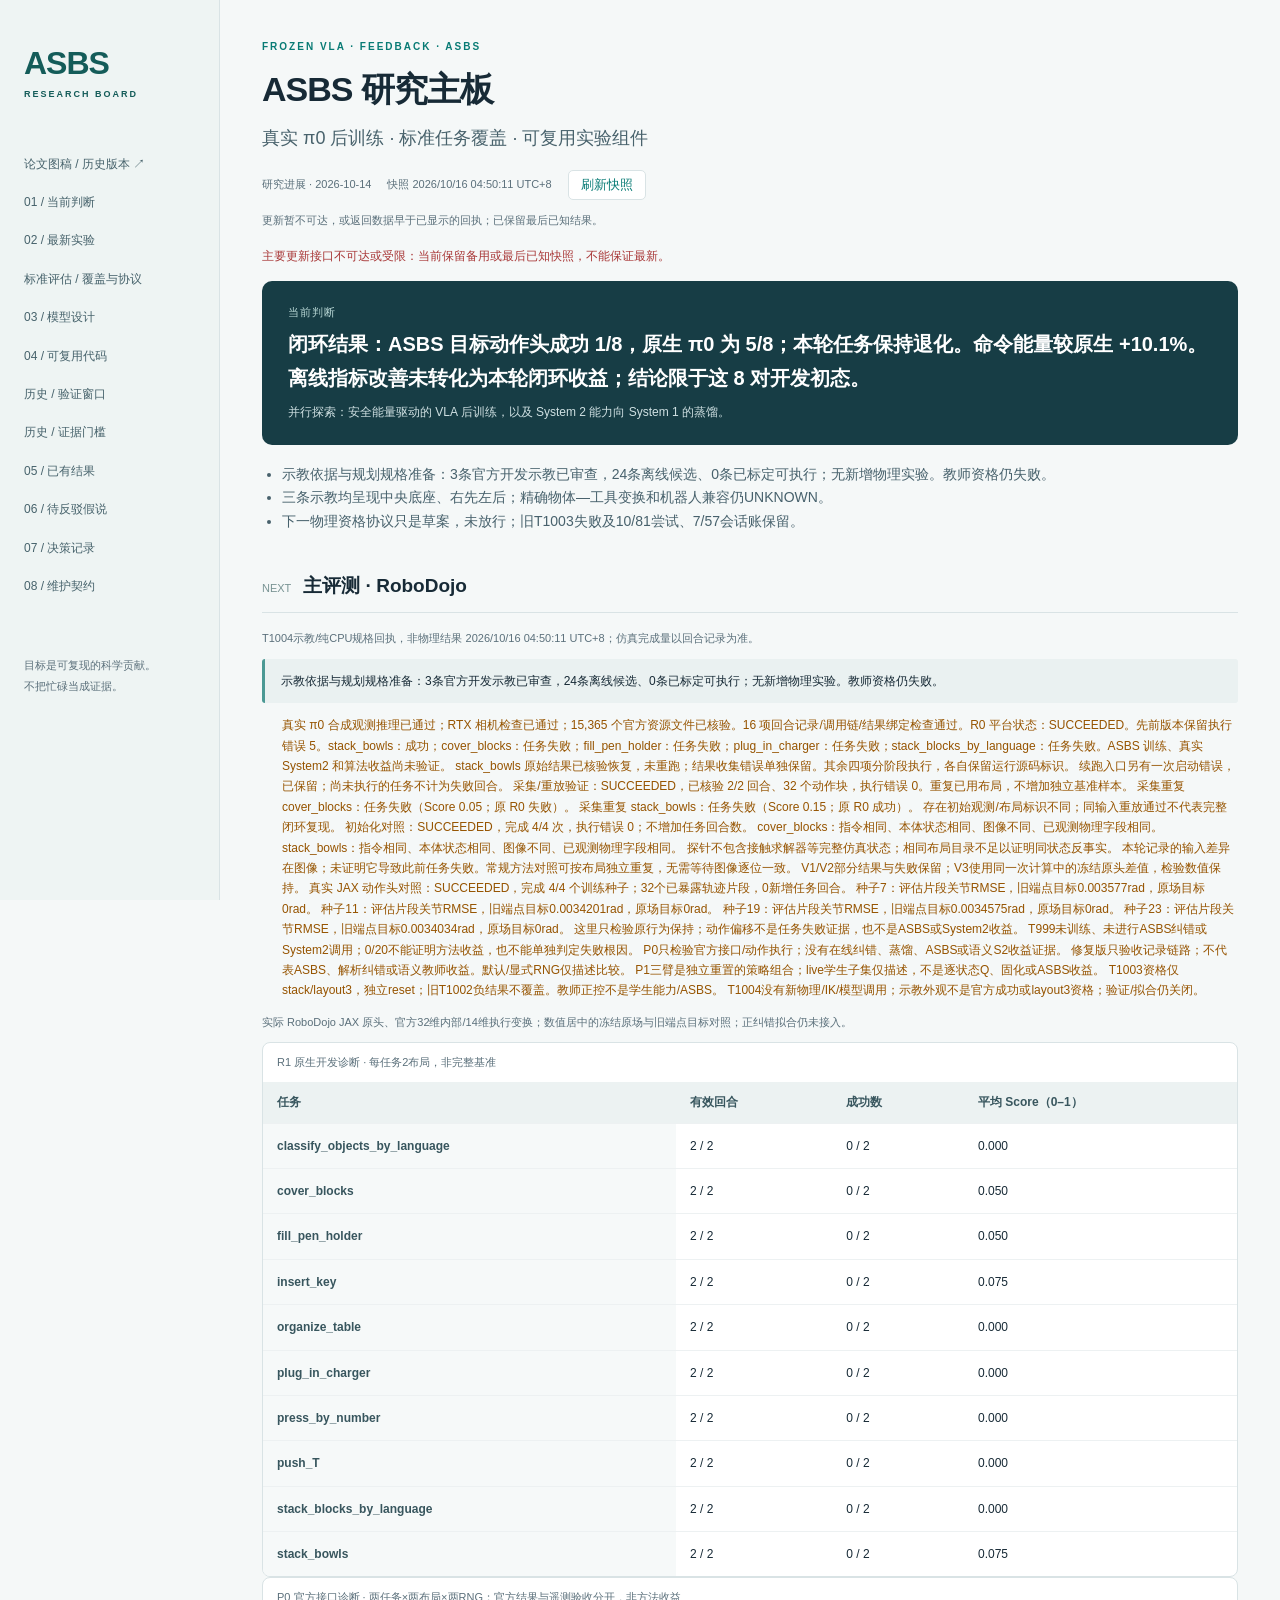
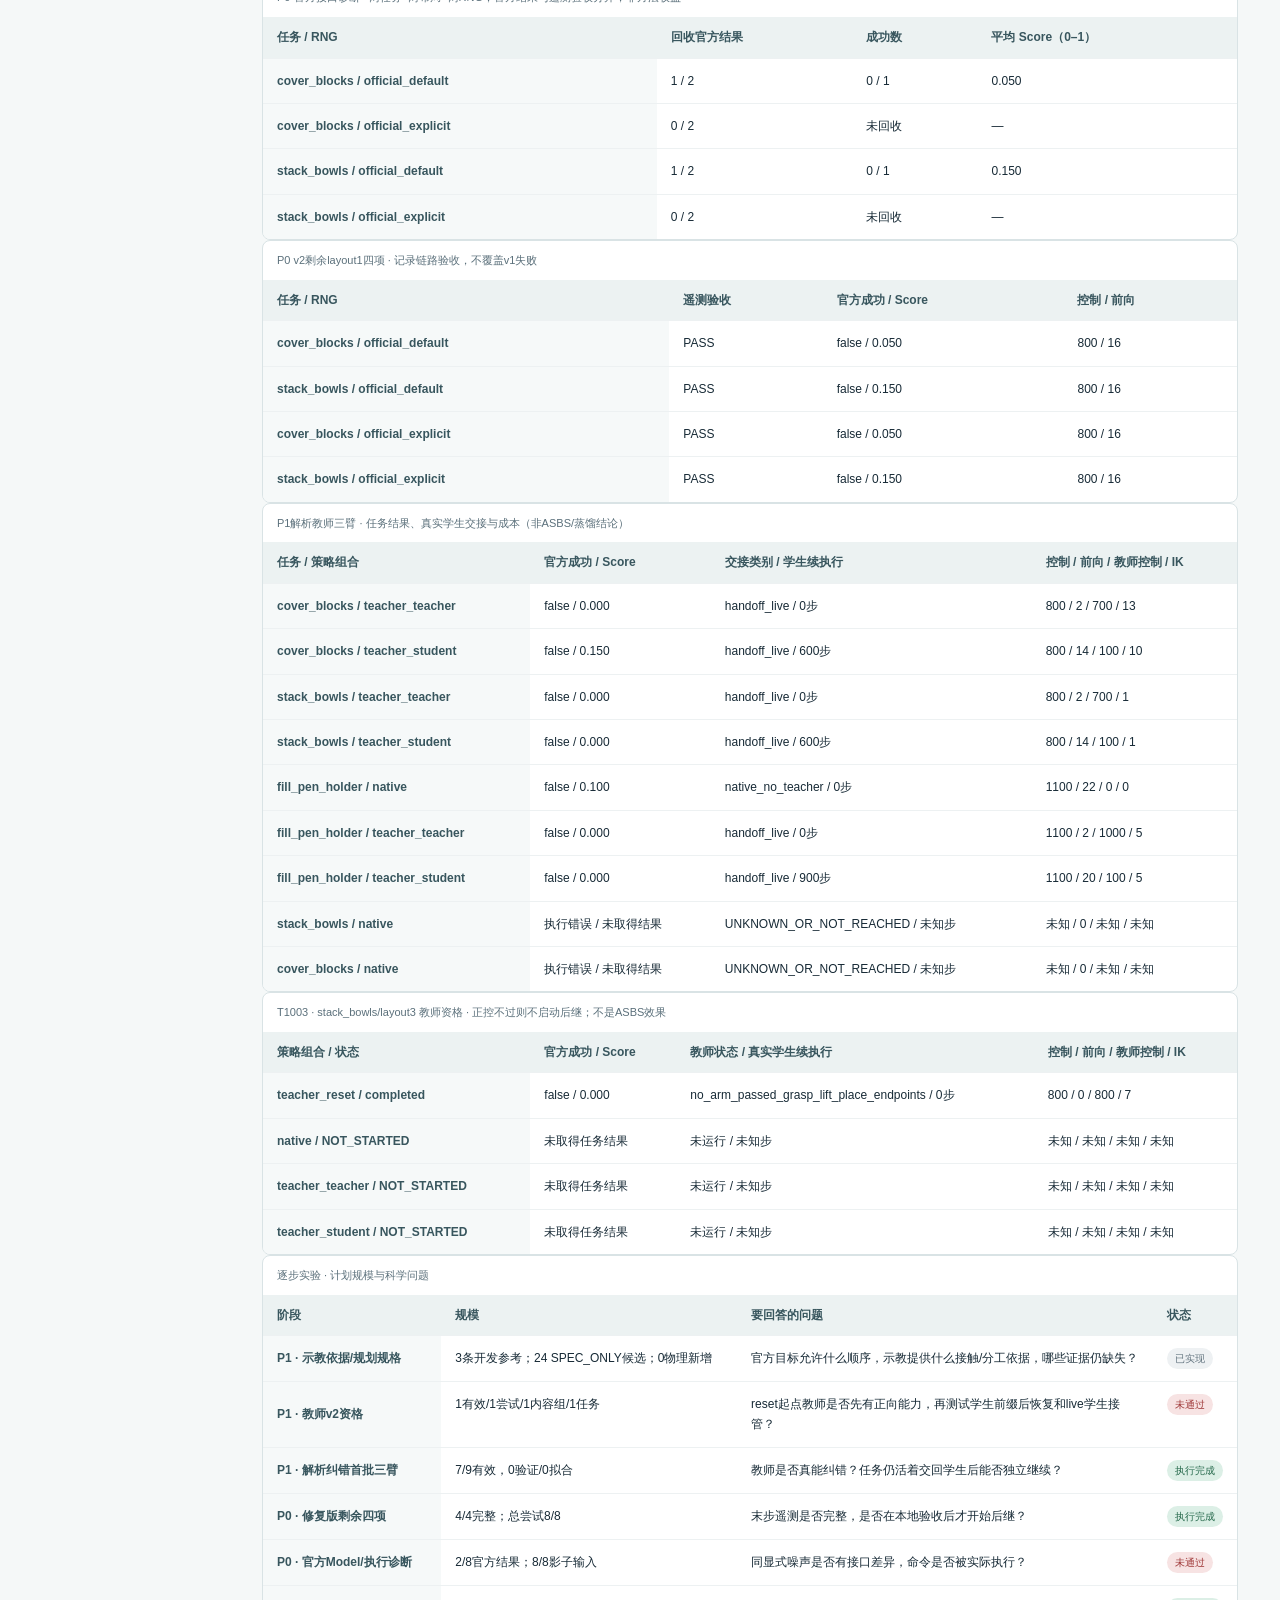
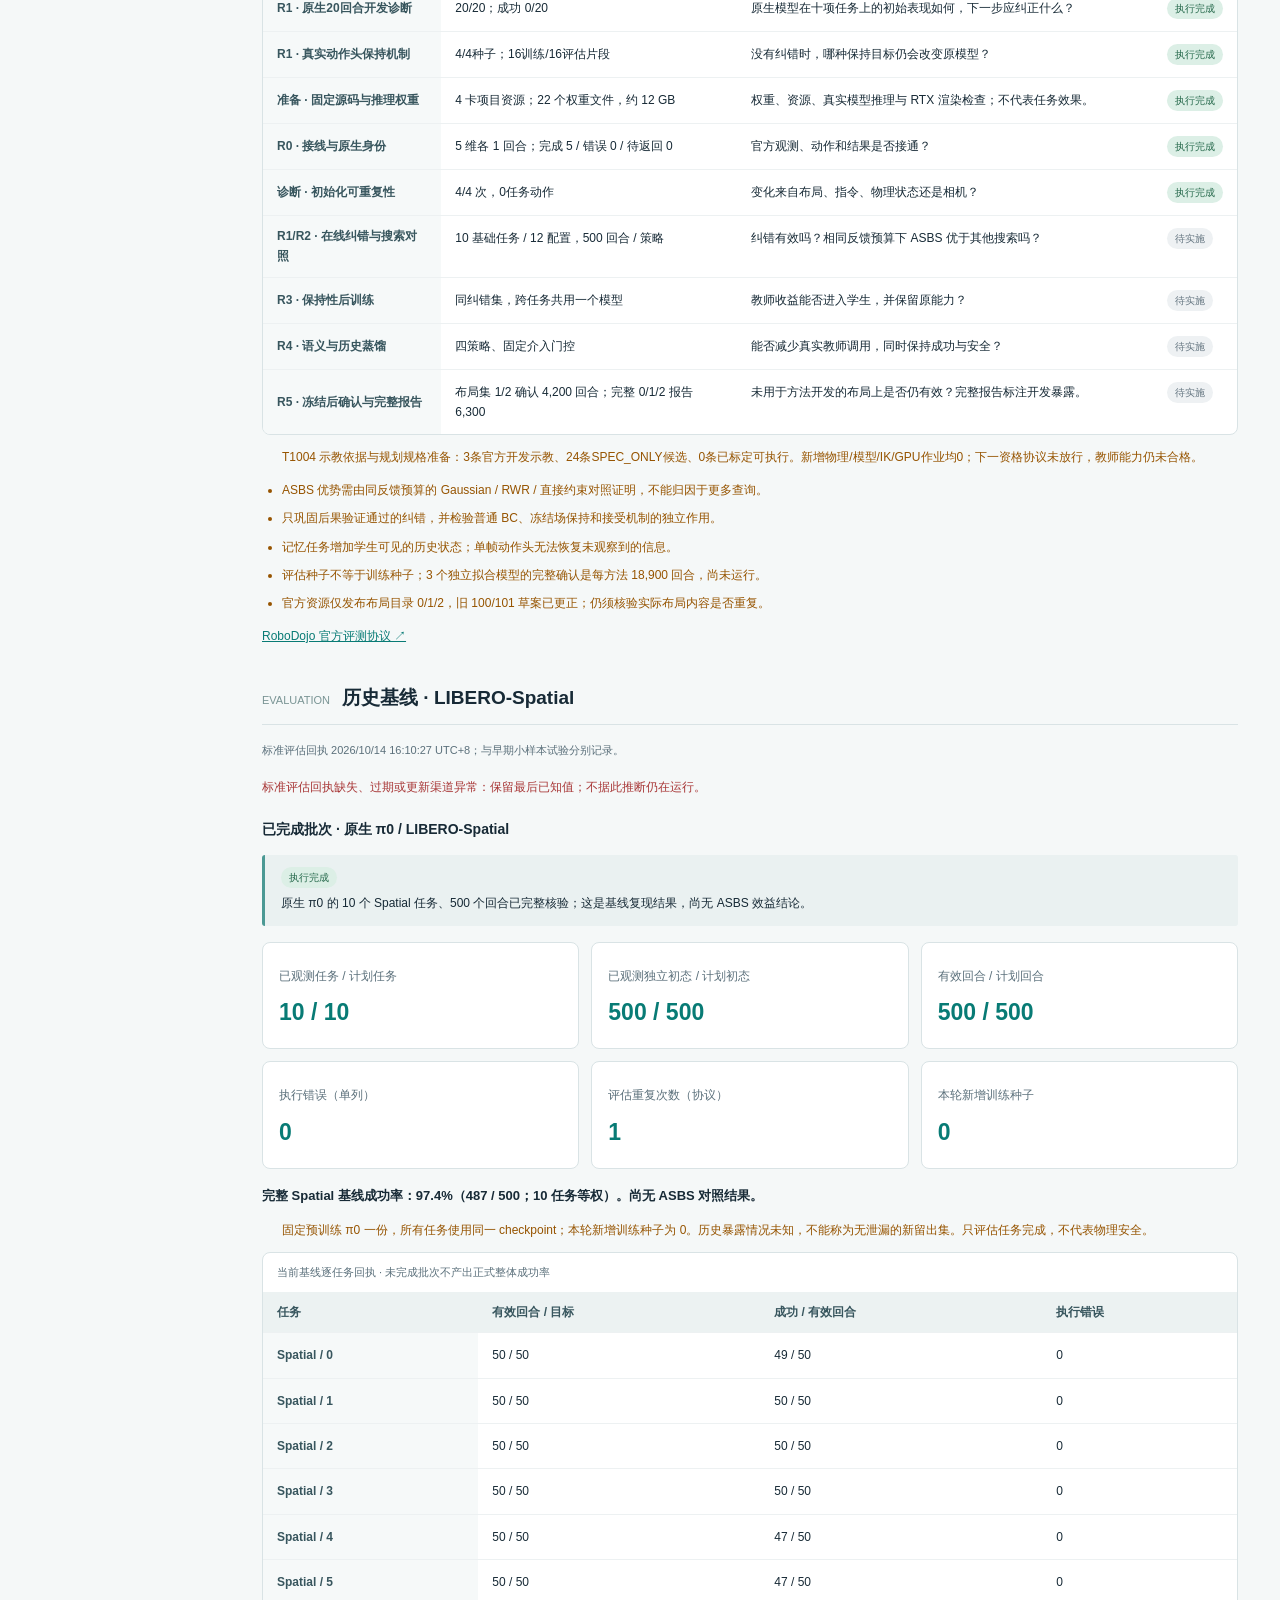
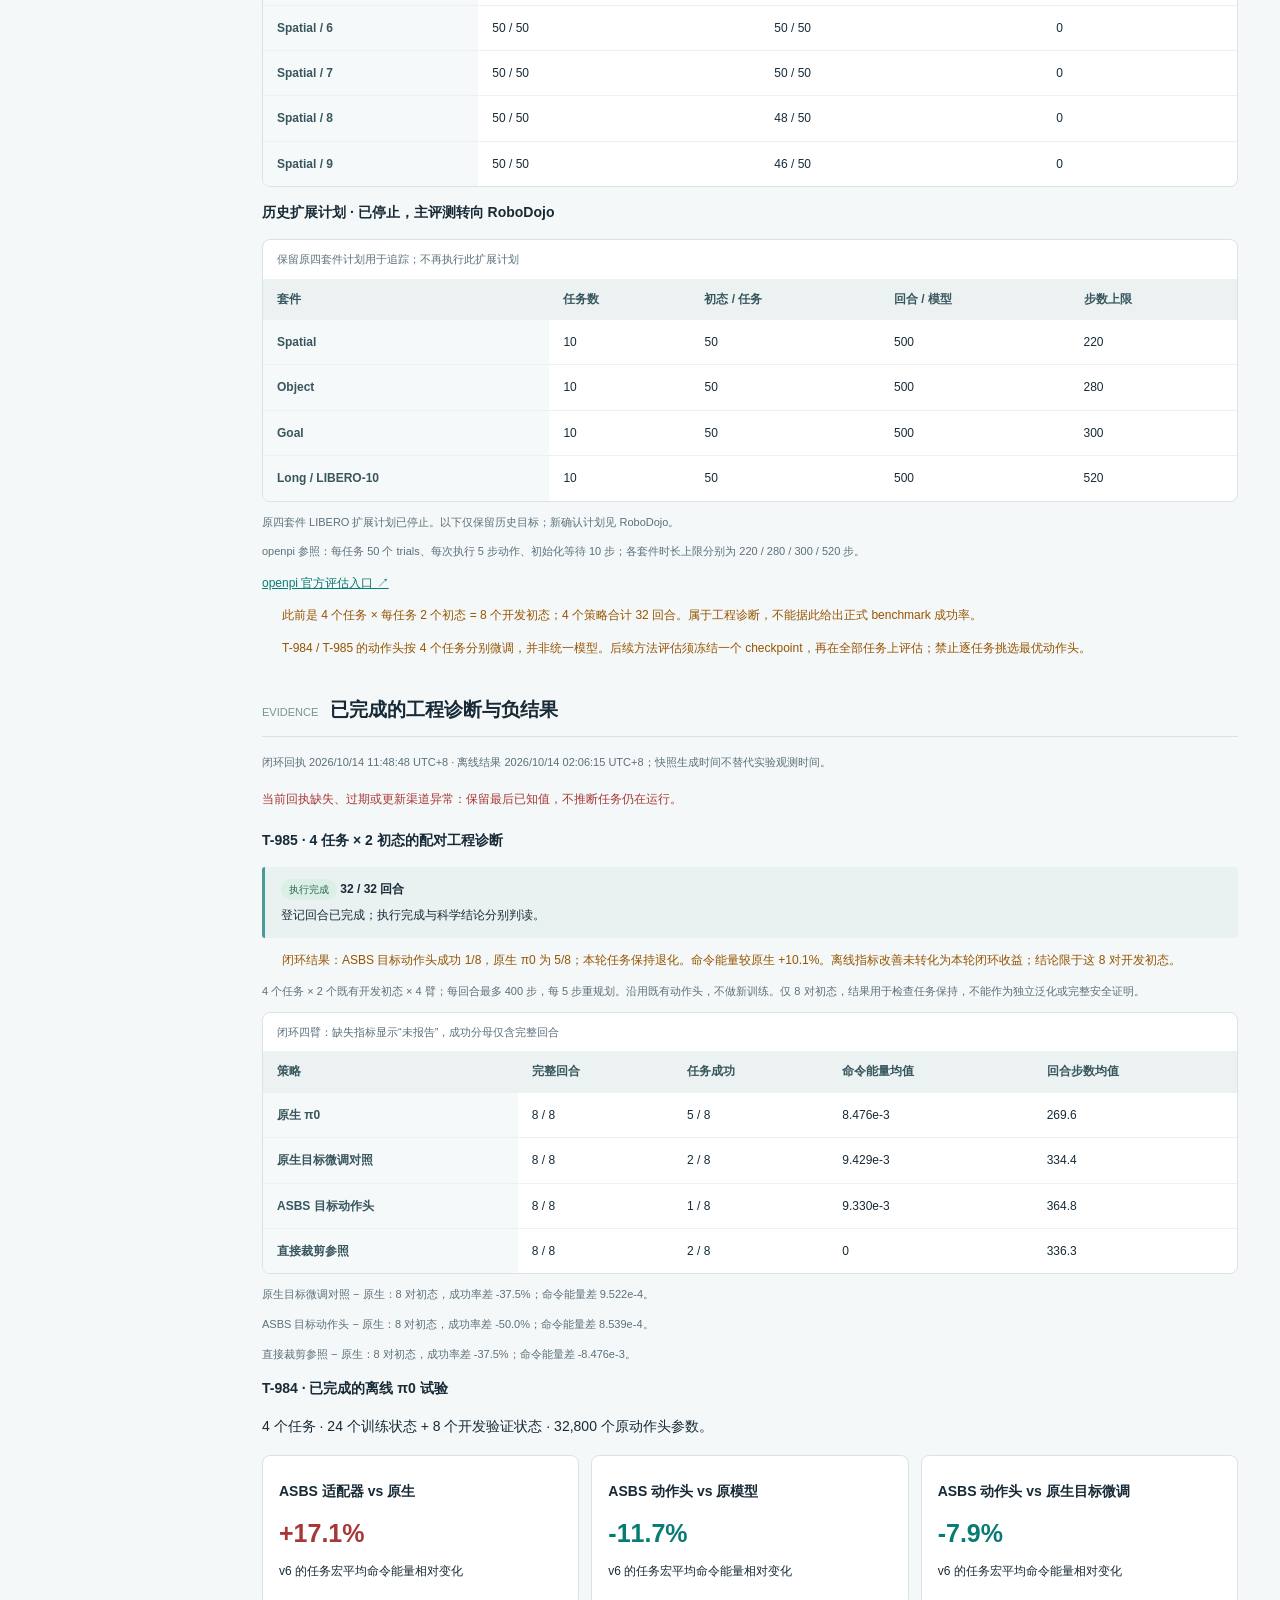
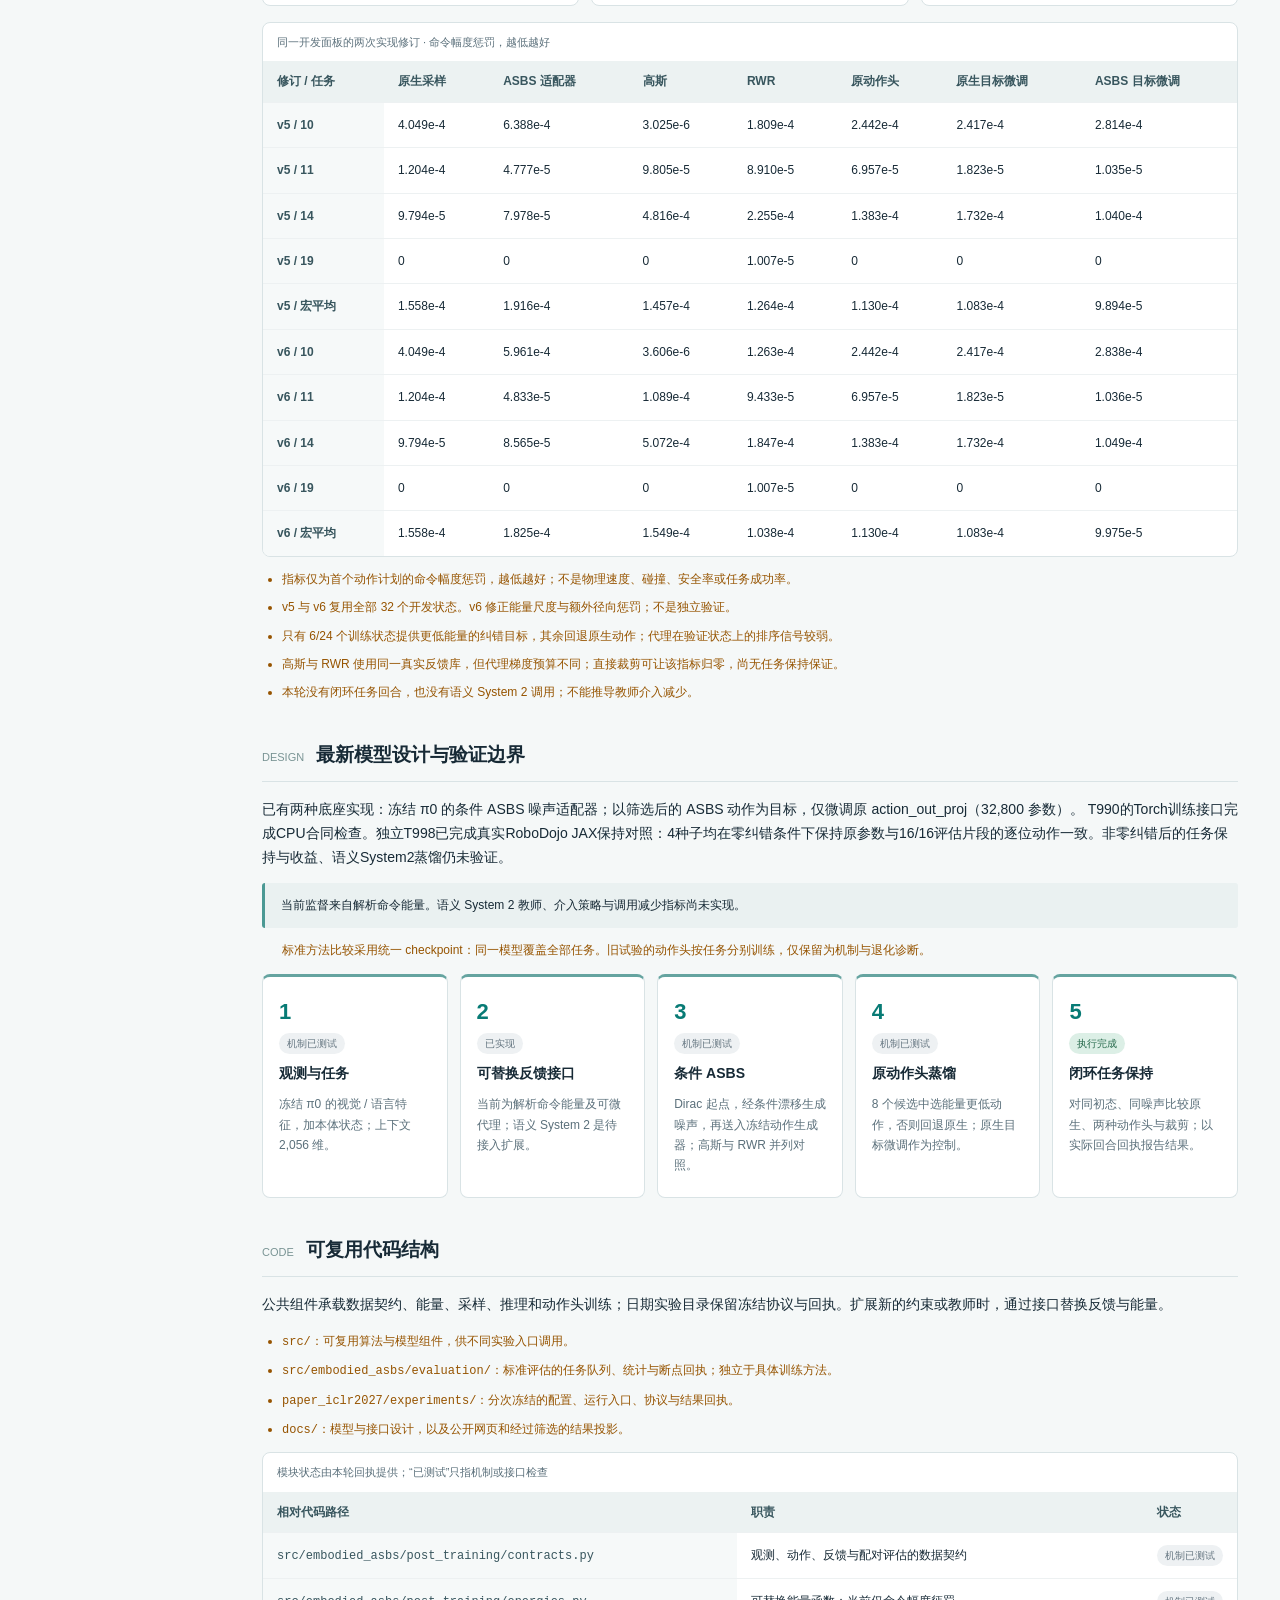
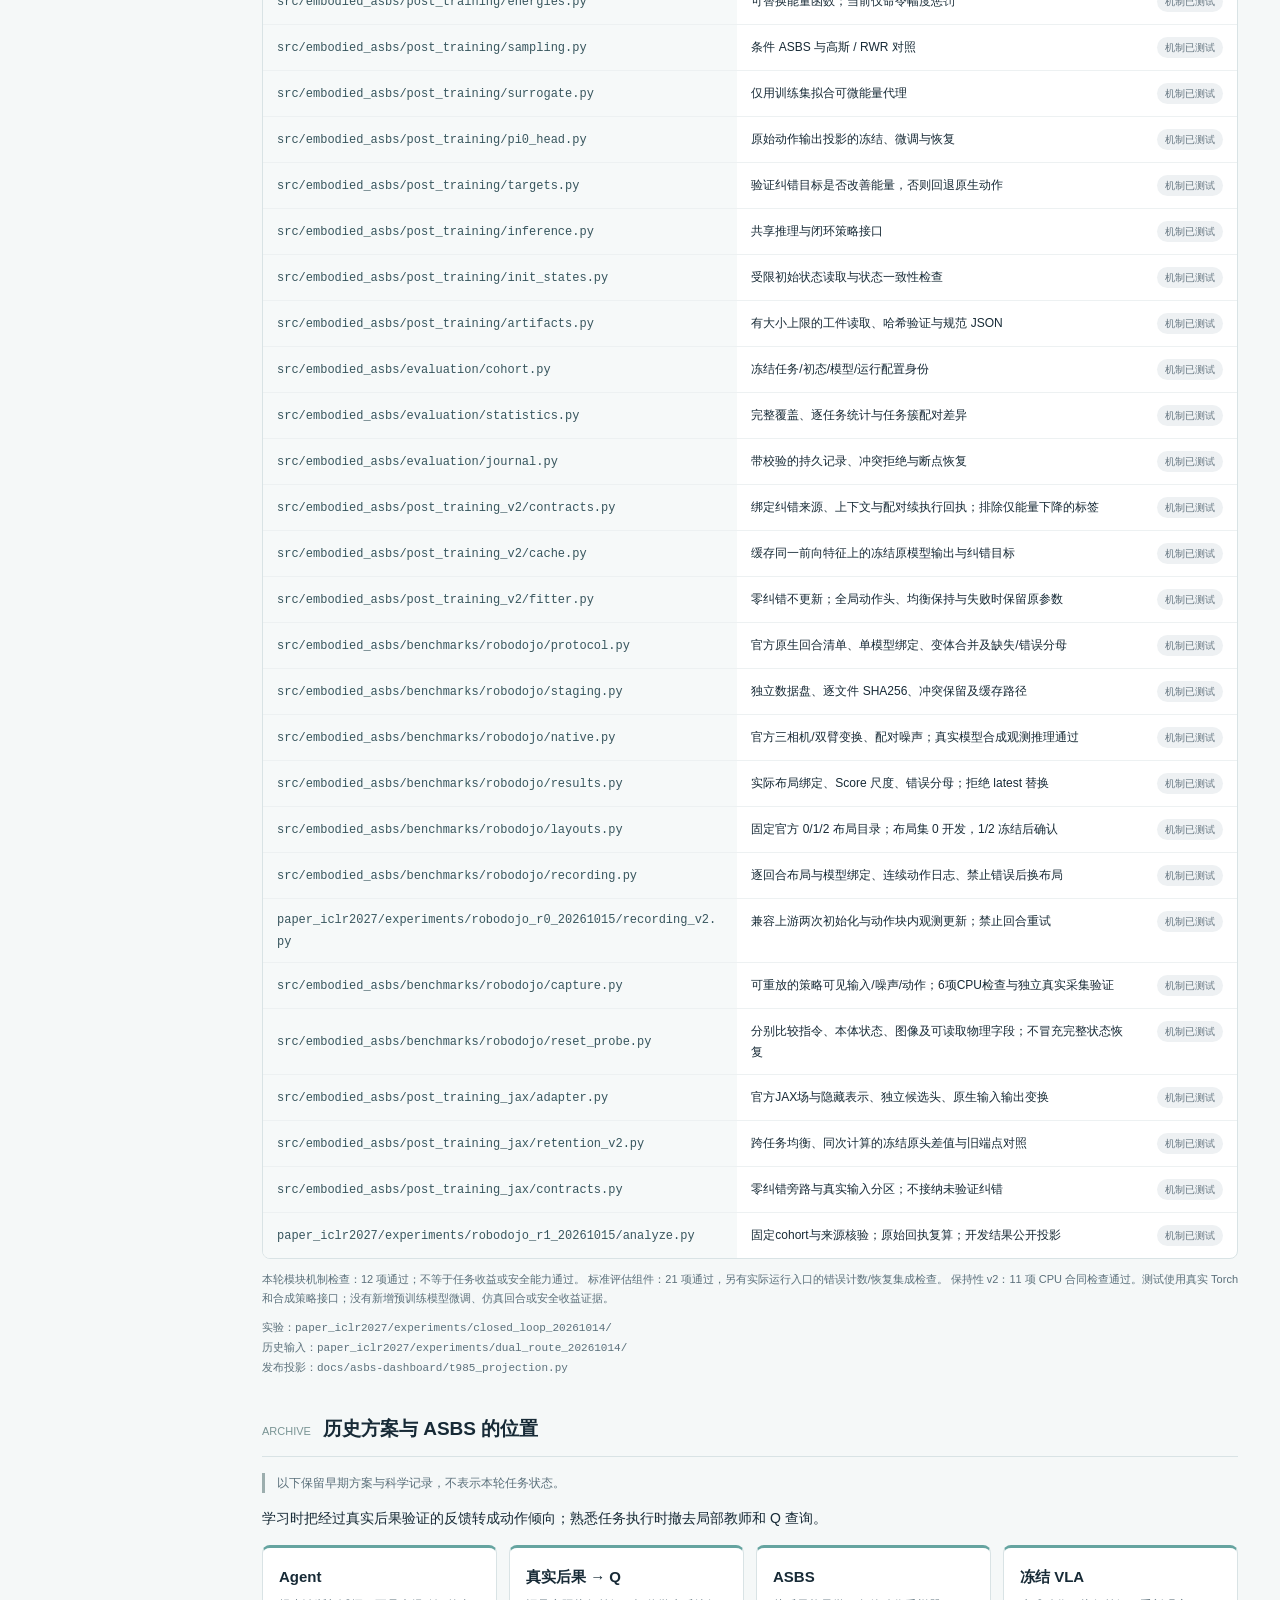
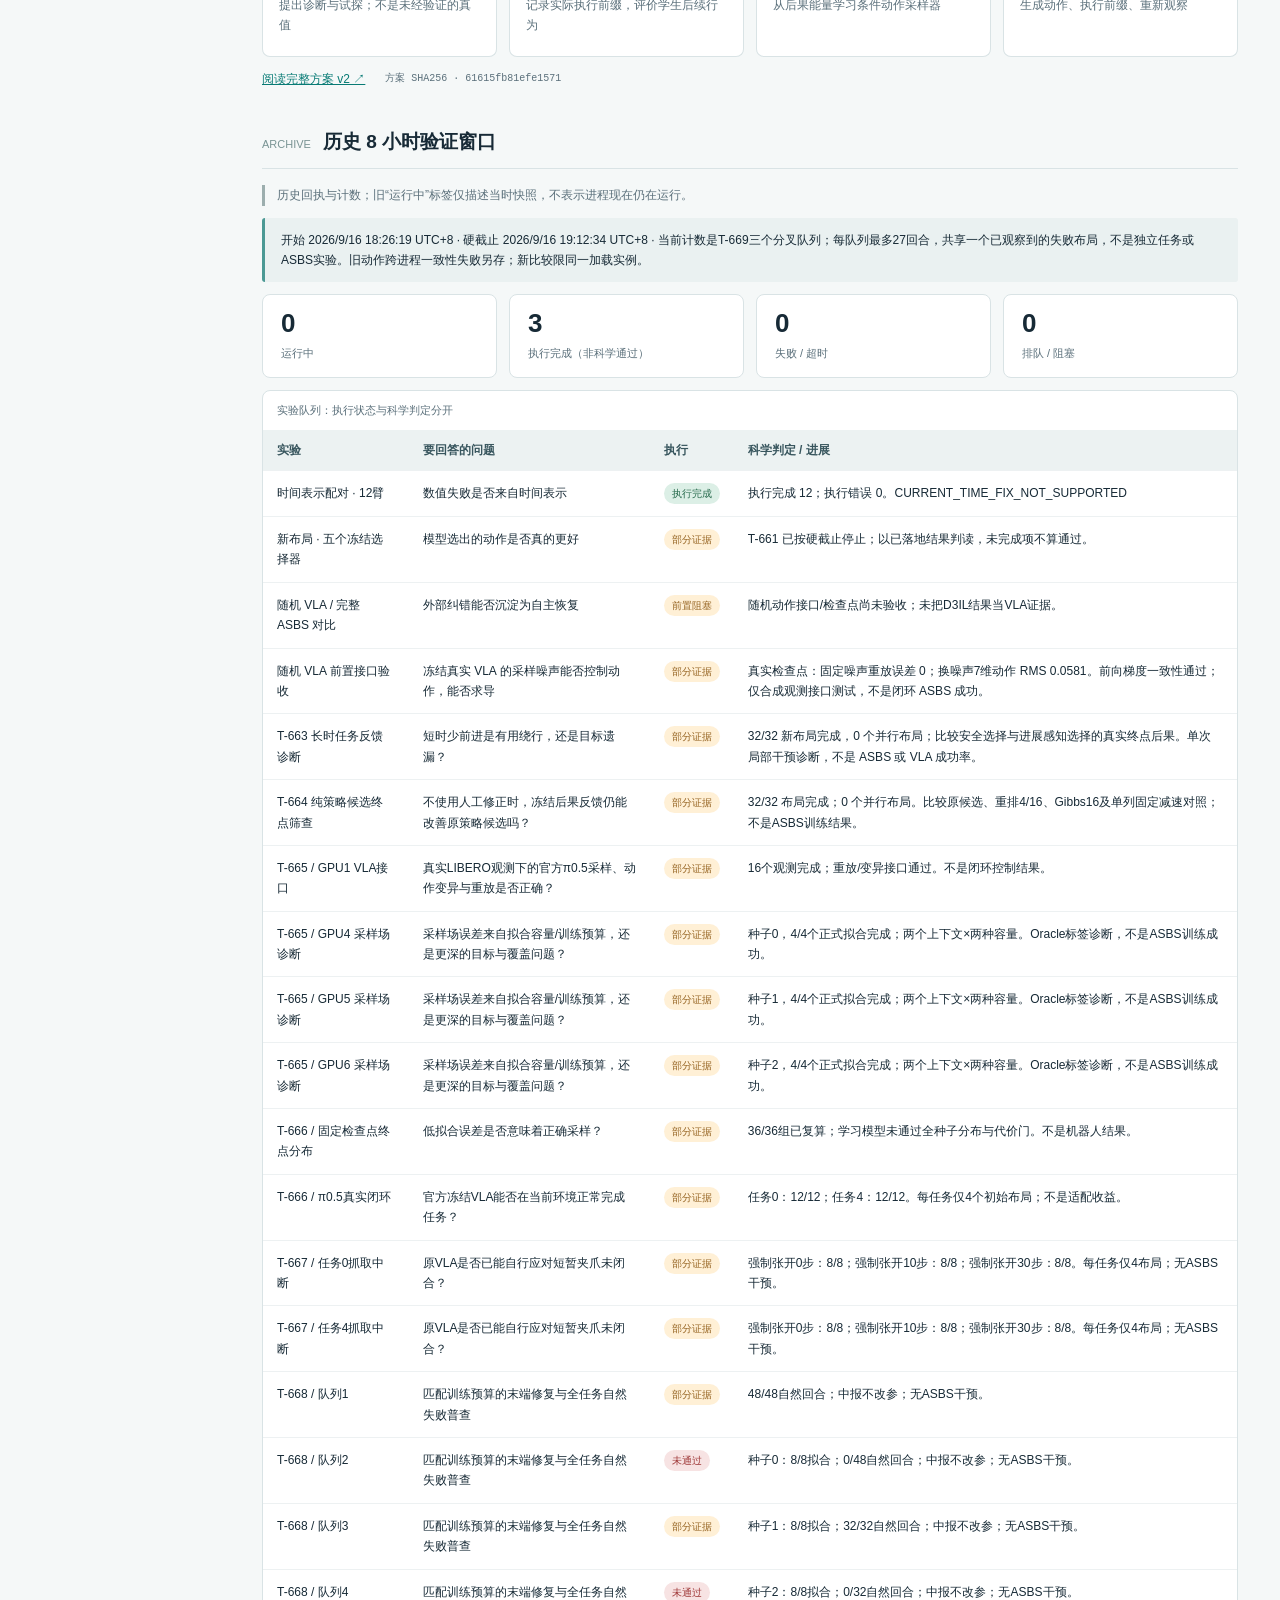
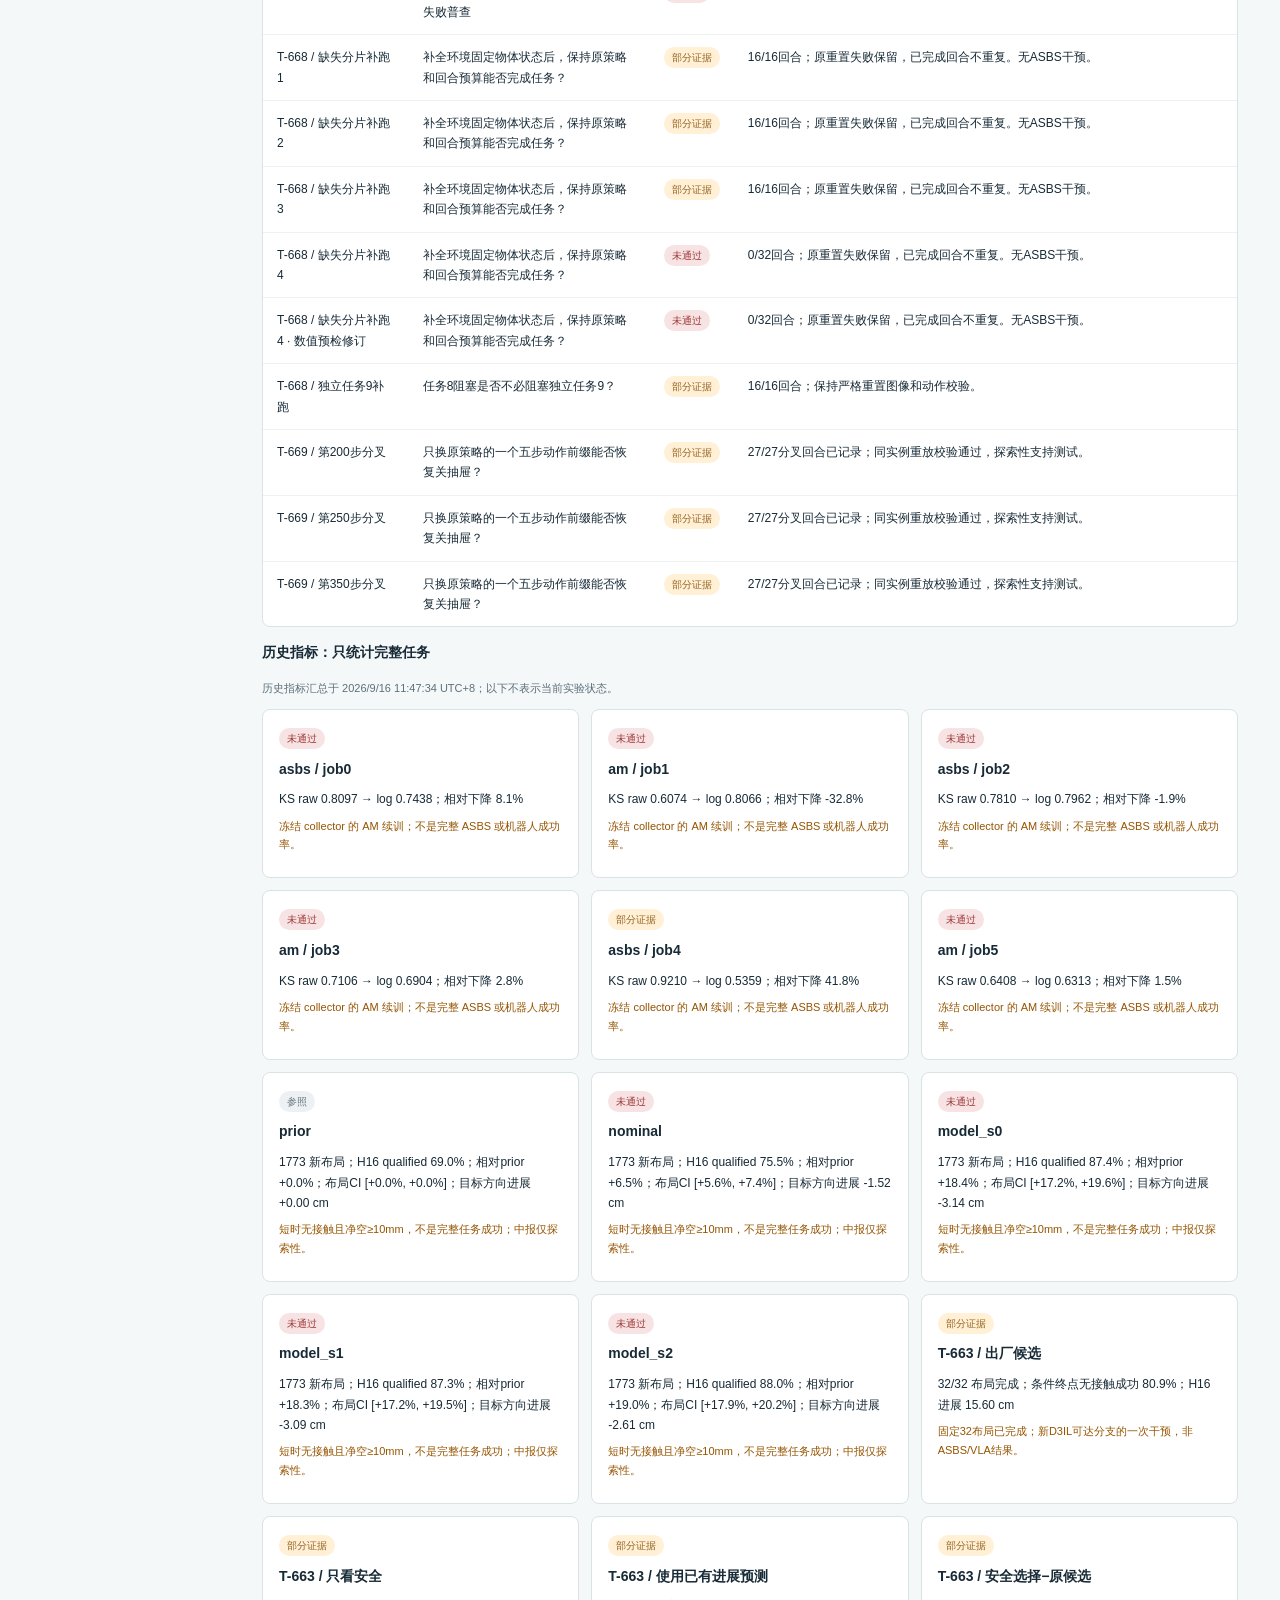
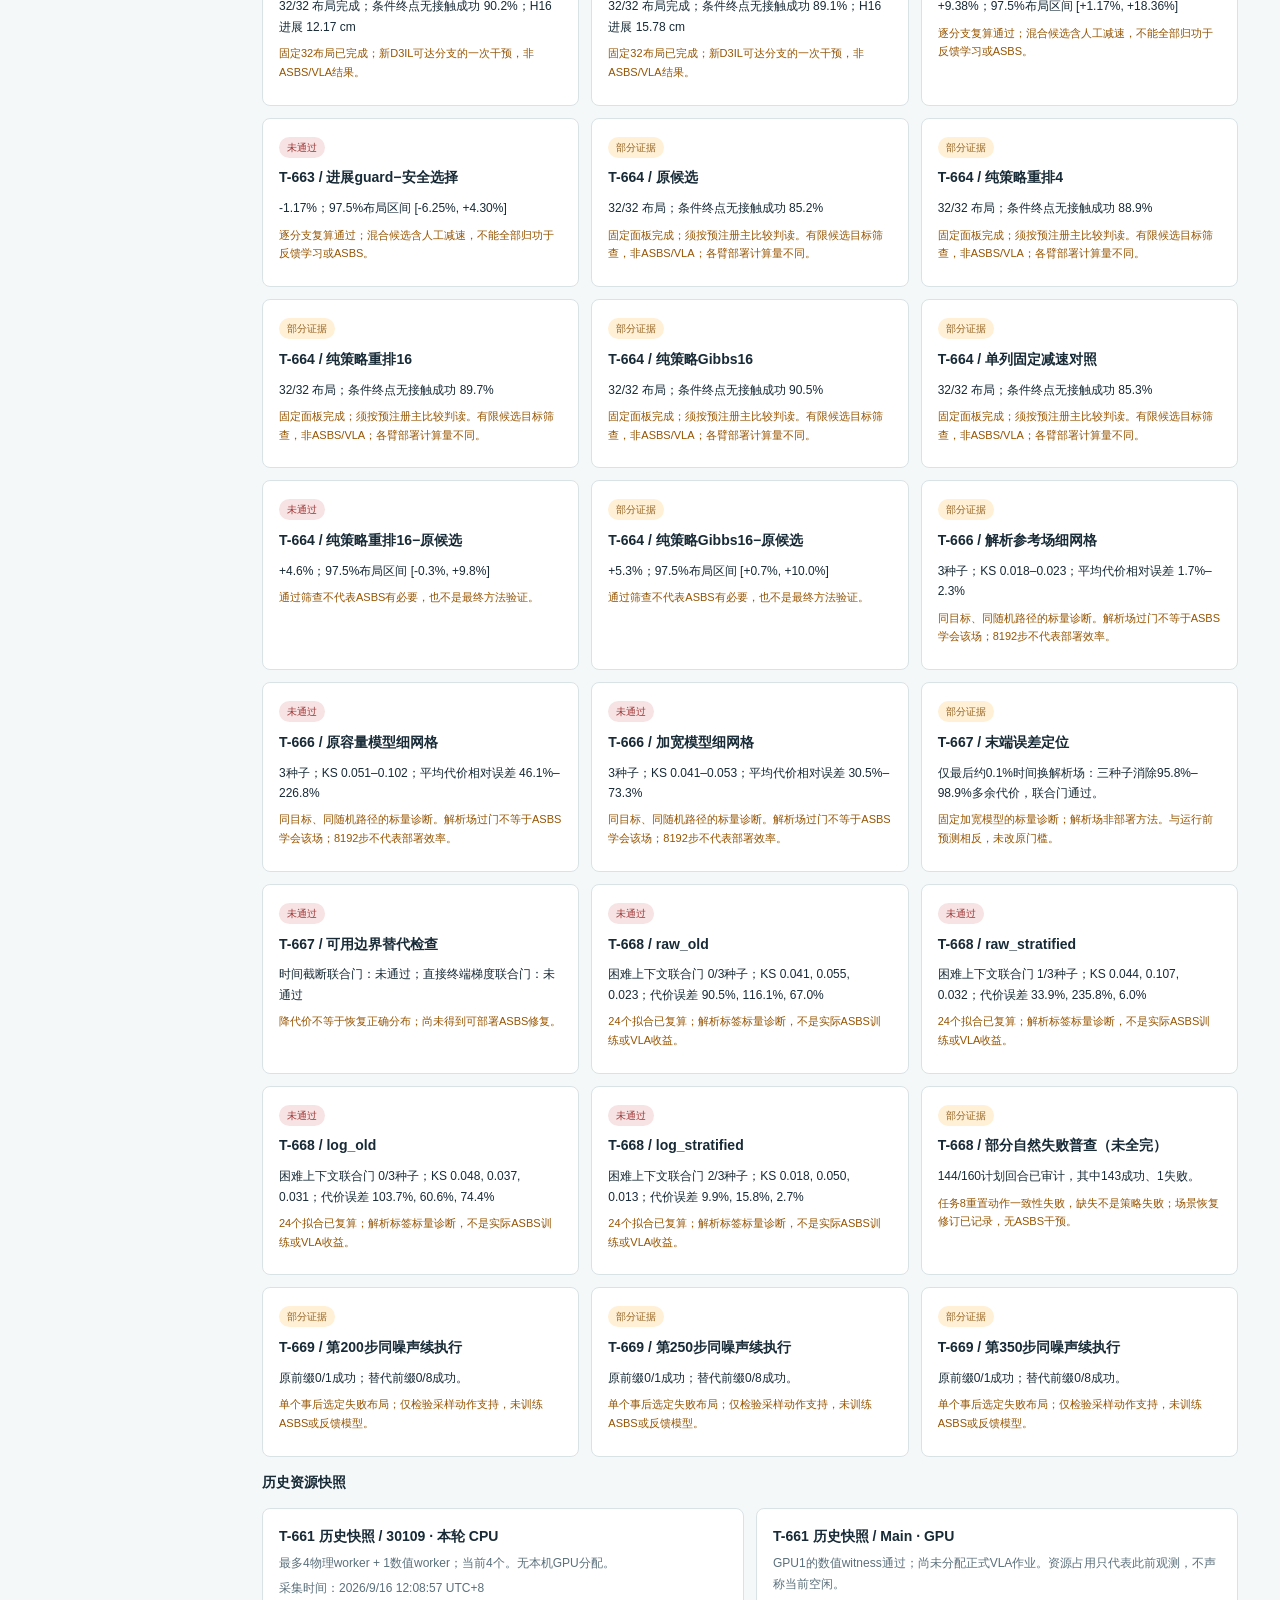
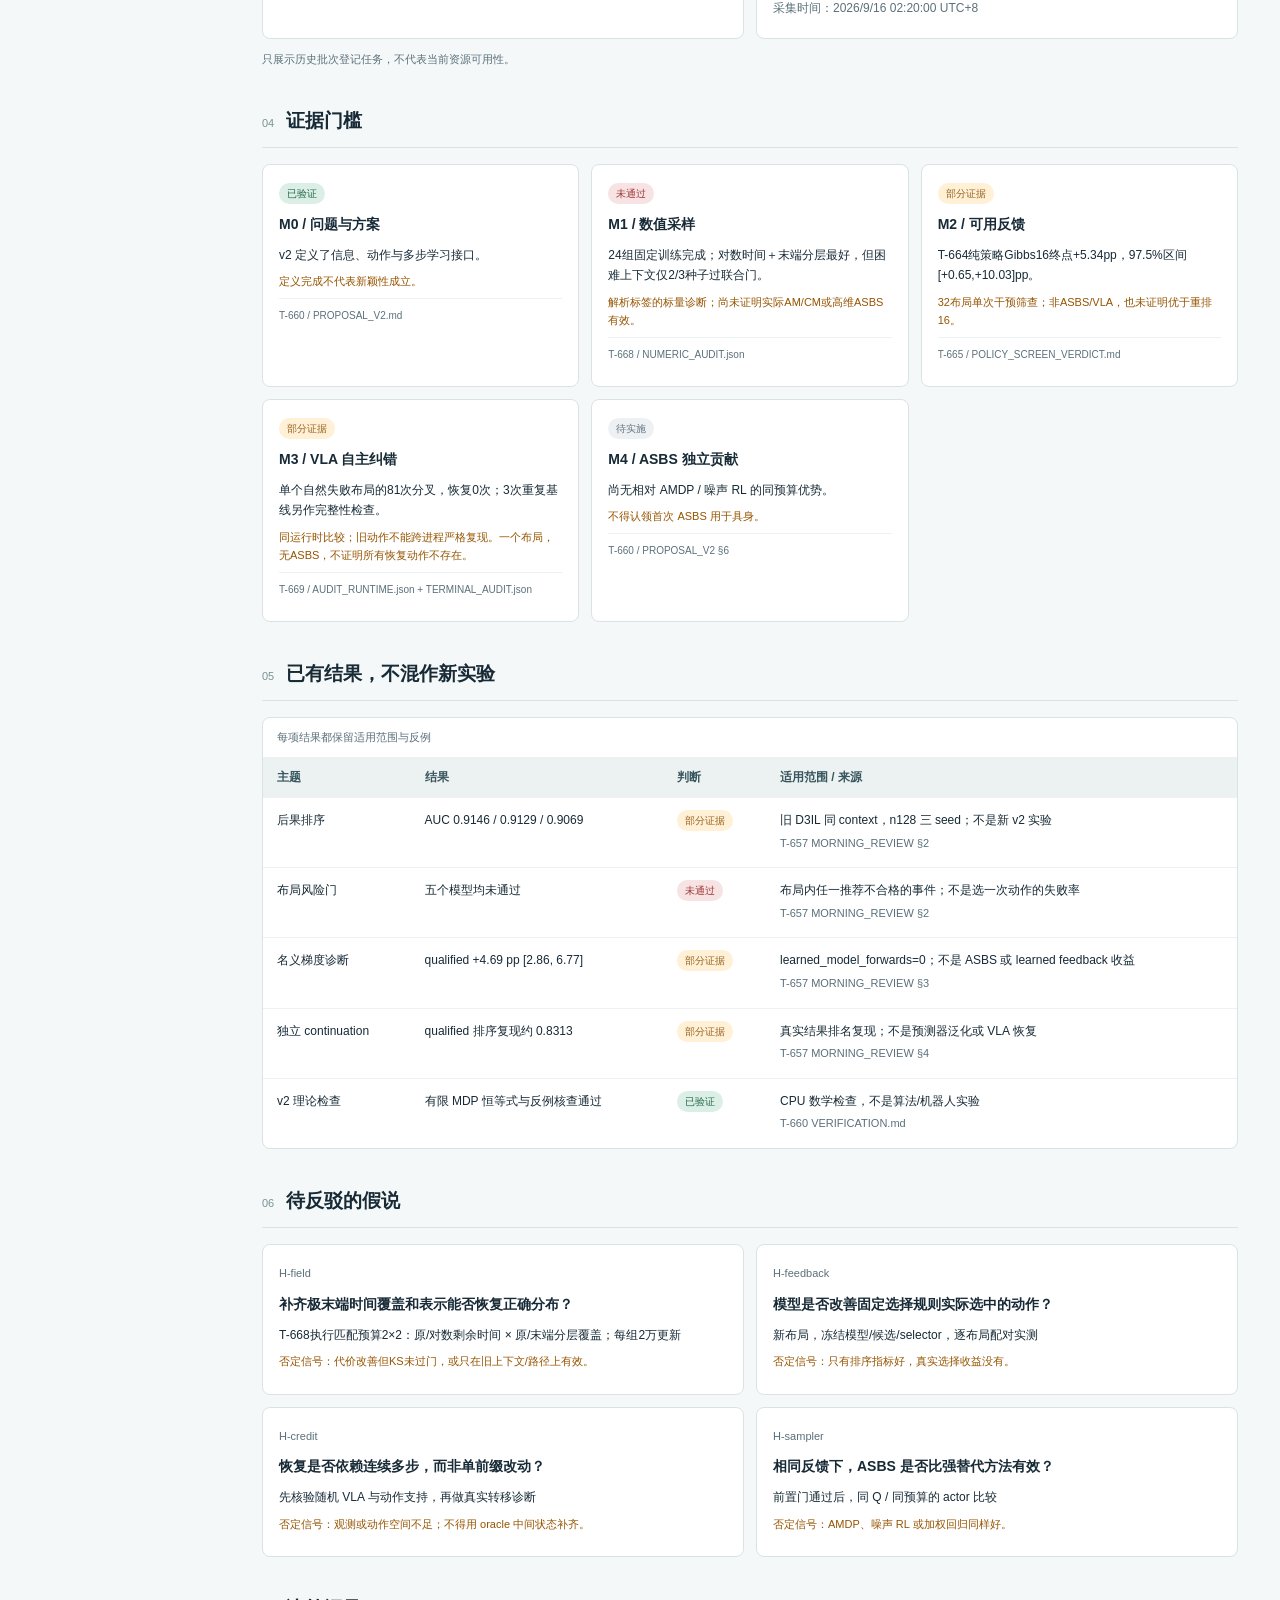
==== commit 2c5907b6: "feat(dashboard): publish evidence-grounded offline demo planning Refs: T-989 Refs: T-990 Refs: T-993" ====
--- a/index.html
+++ b/index.html
@@ -45,6 +45,7 @@
         <div class="table-wrap"><table><caption>P1解析教师三臂 · 任务结果、真实学生交接与成本（非ASBS/蒸馏结论）</caption><thead><tr><th scope="col">任务 / 策略组合</th><th scope="col">官方成功 / Score</th><th scope="col">交接类别 / 学生续执行</th><th scope="col">控制 / 前向 / 教师控制 / IK</th></tr></thead><tbody id="robodojo-p1-rows"></tbody></table></div>
         <div class="table-wrap"><table><caption>T1003 · stack_bowls/layout3 教师资格 · 正控不过则不启动后继；不是ASBS效果</caption><thead><tr><th scope="col">策略组合 / 状态</th><th scope="col">官方成功 / Score</th><th scope="col">教师状态 / 真实学生续执行</th><th scope="col">控制 / 前向 / 教师控制 / IK</th></tr></thead><tbody id="robodojo-p1-qualification-rows"></tbody></table></div>
         <div class="table-wrap"><table><caption>逐步实验 · 计划规模与科学问题</caption><thead><tr><th scope="col">阶段</th><th scope="col">规模</th><th scope="col">要回答的问题</th><th scope="col">状态</th></tr></thead><tbody id="robodojo-stages"></tbody></table></div>
+        <p id="robodojo-demo-plan-summary" class="research-boundaries"></p>
         <ul id="robodojo-hypotheses" class="research-boundaries"></ul>
         <p class="links"><a href="https://robodojo-benchmark.com/doc/usage/quick-evaluation/" rel="noreferrer">RoboDojo 官方评测协议 ↗</a></p>
       </section>
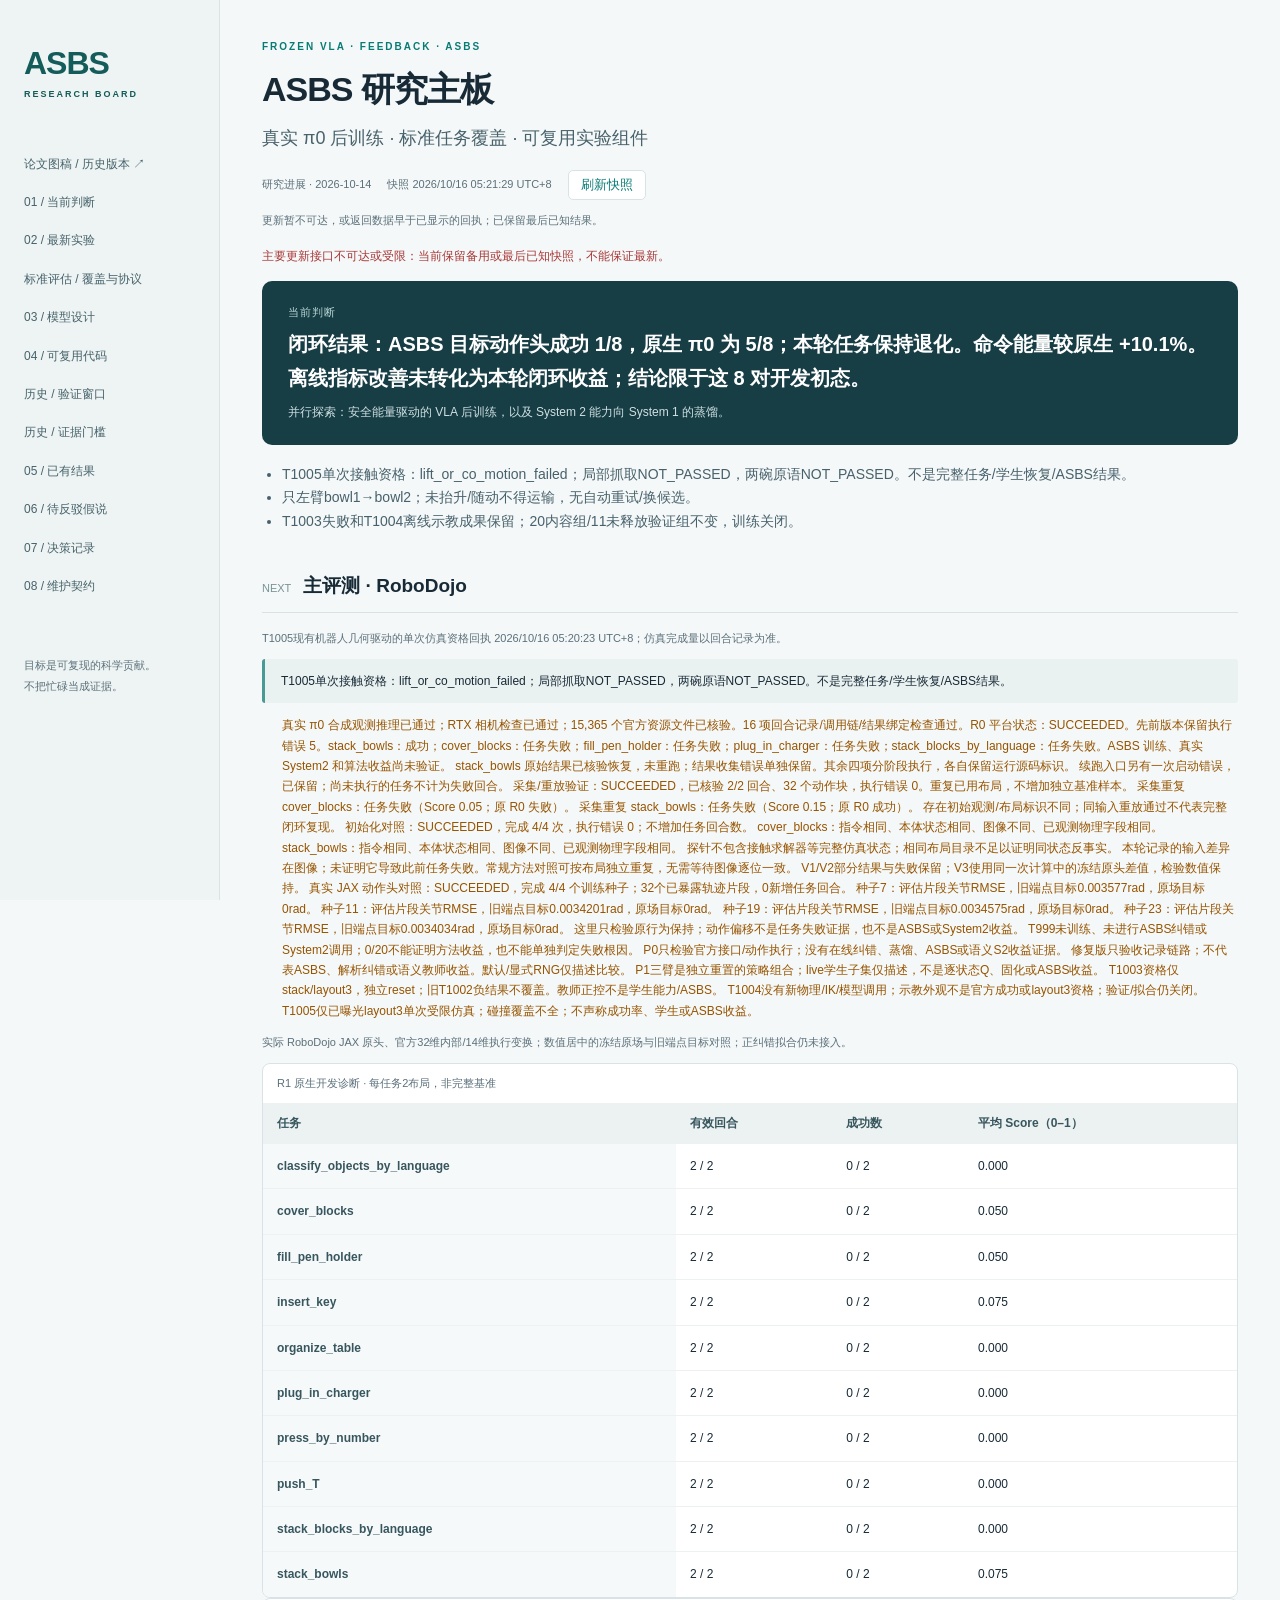
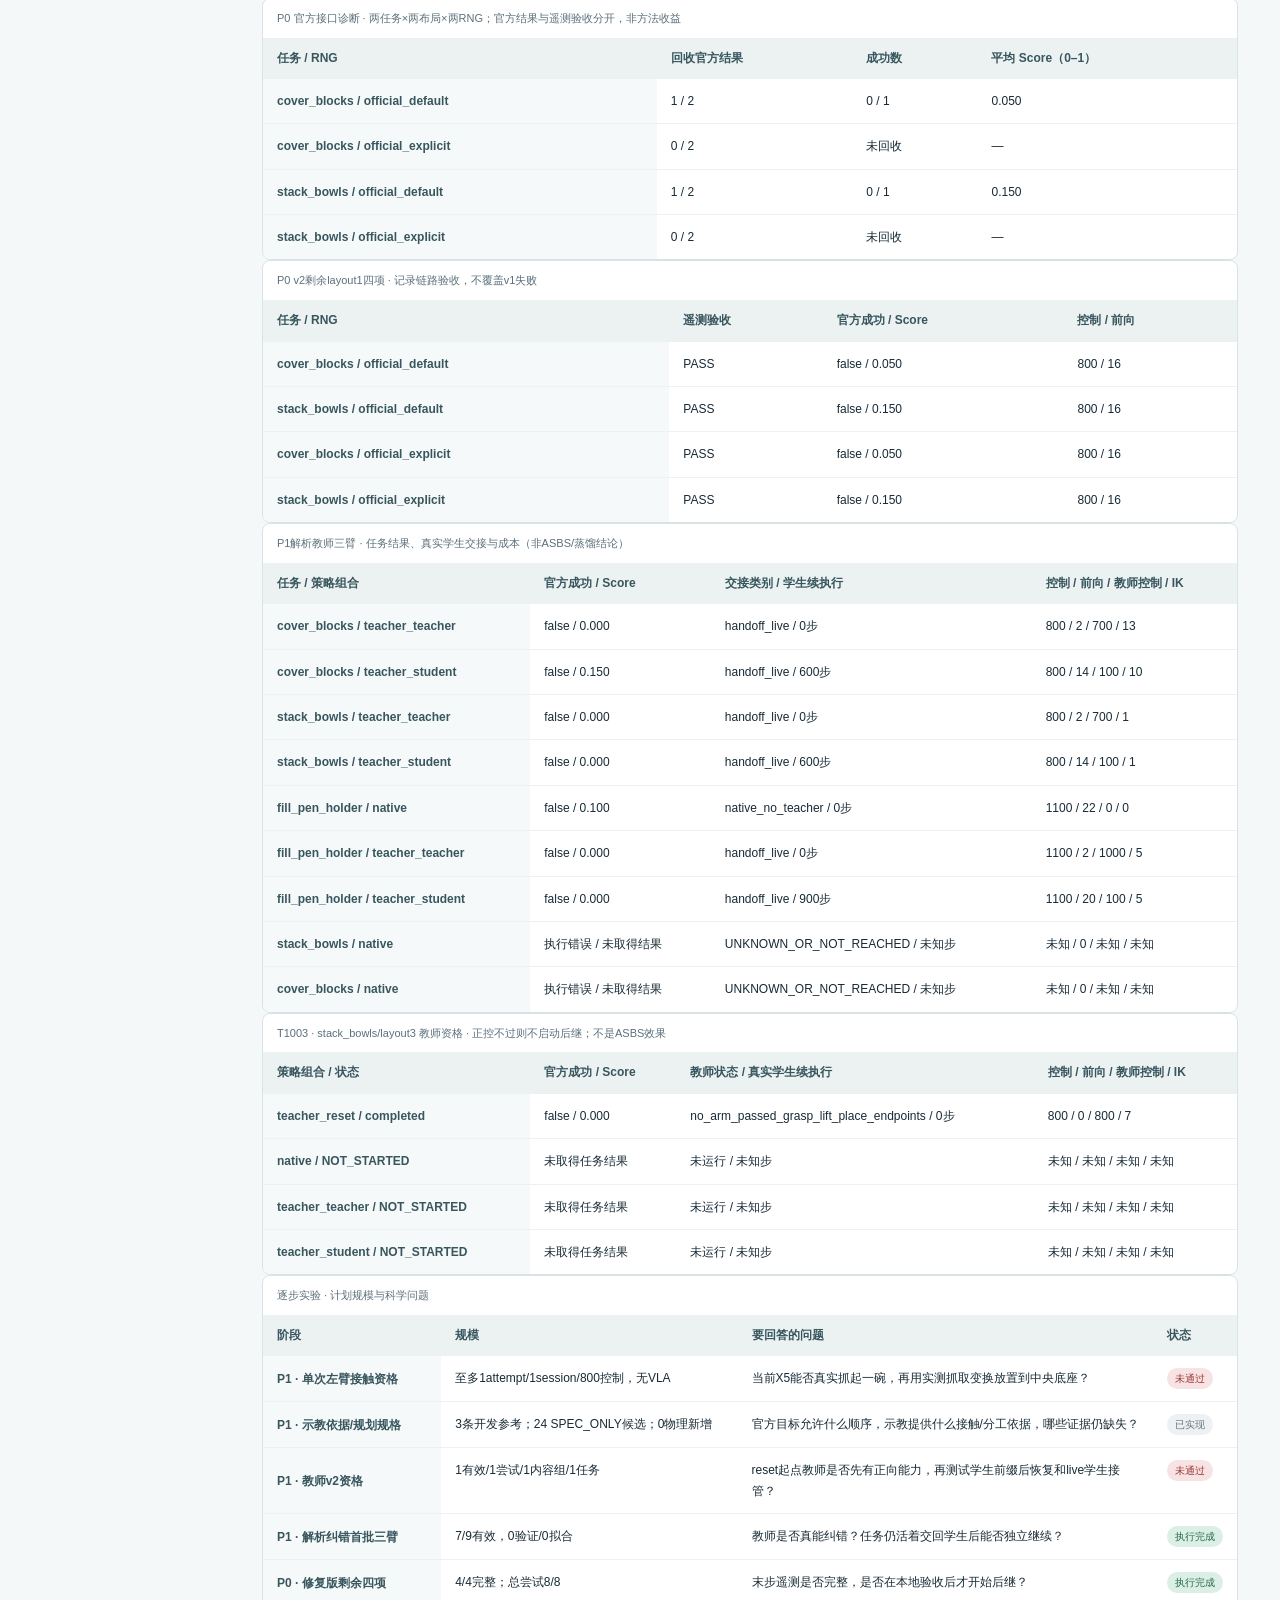
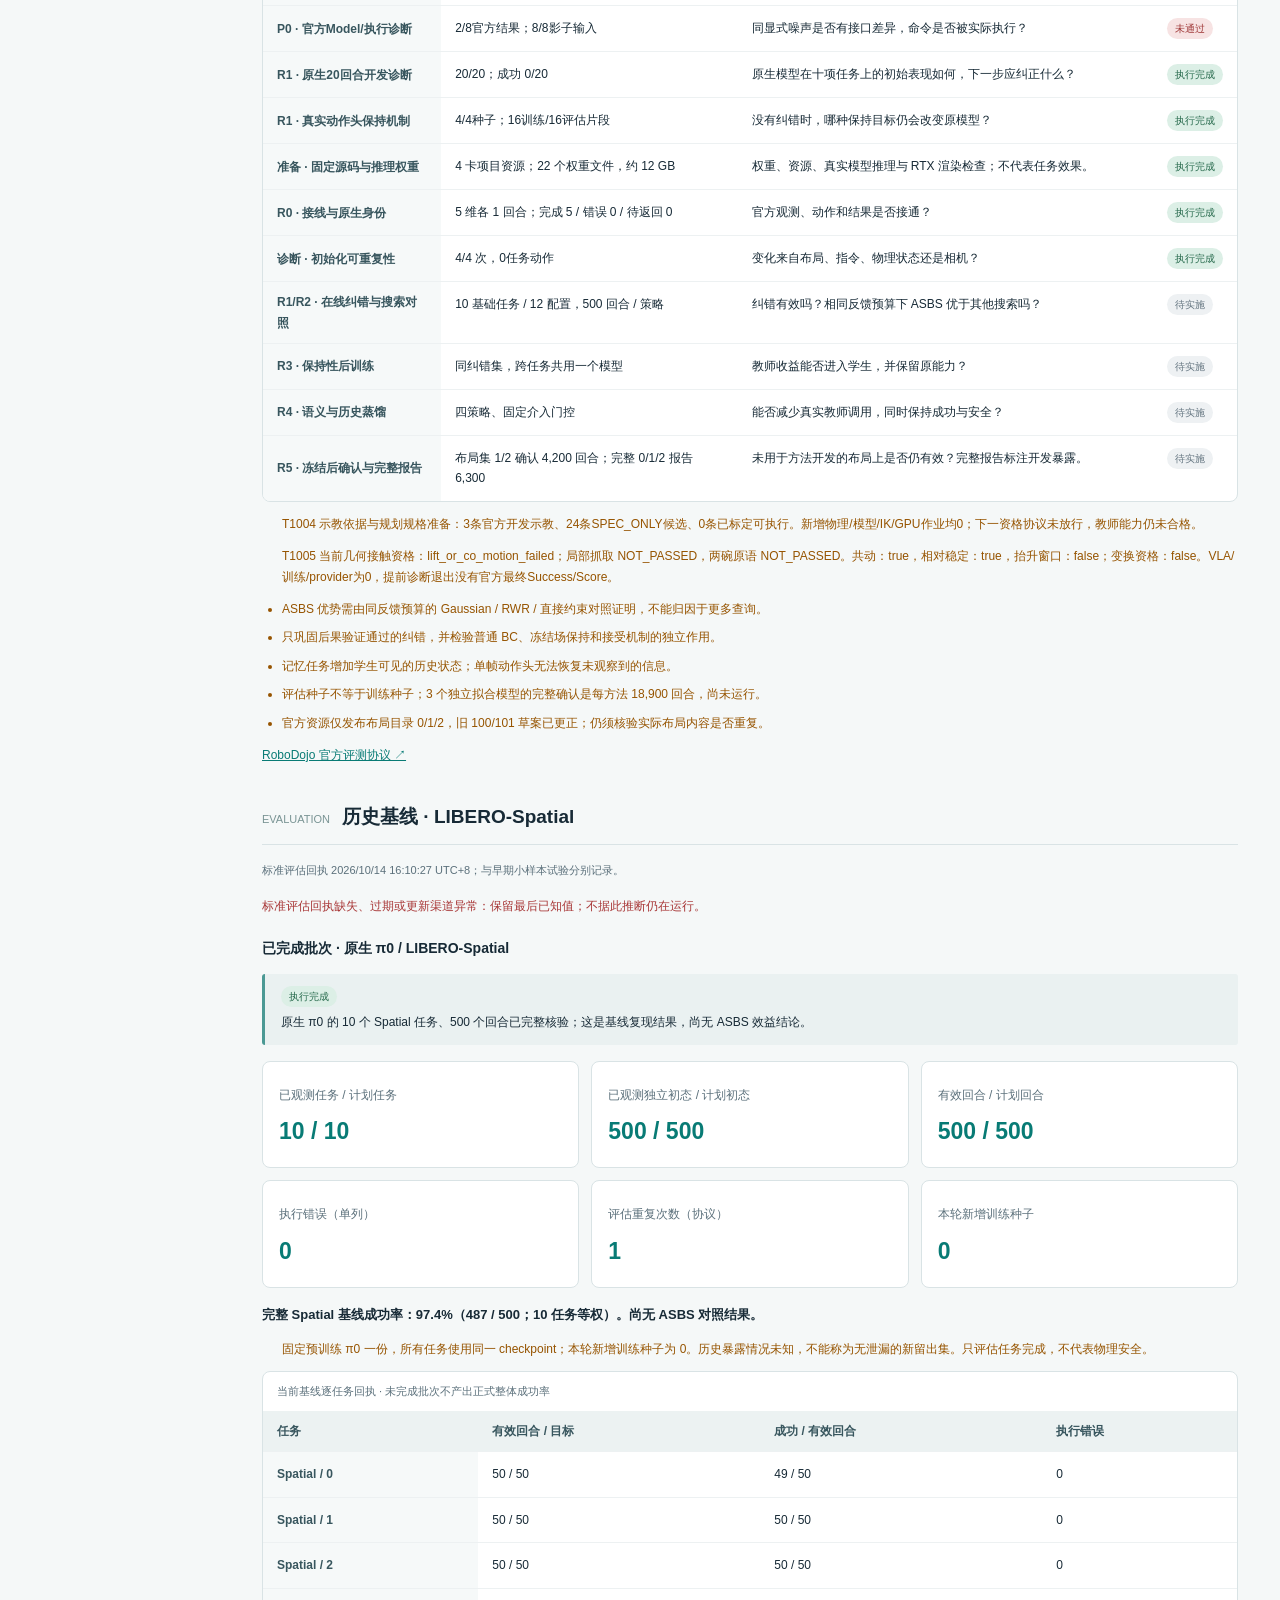
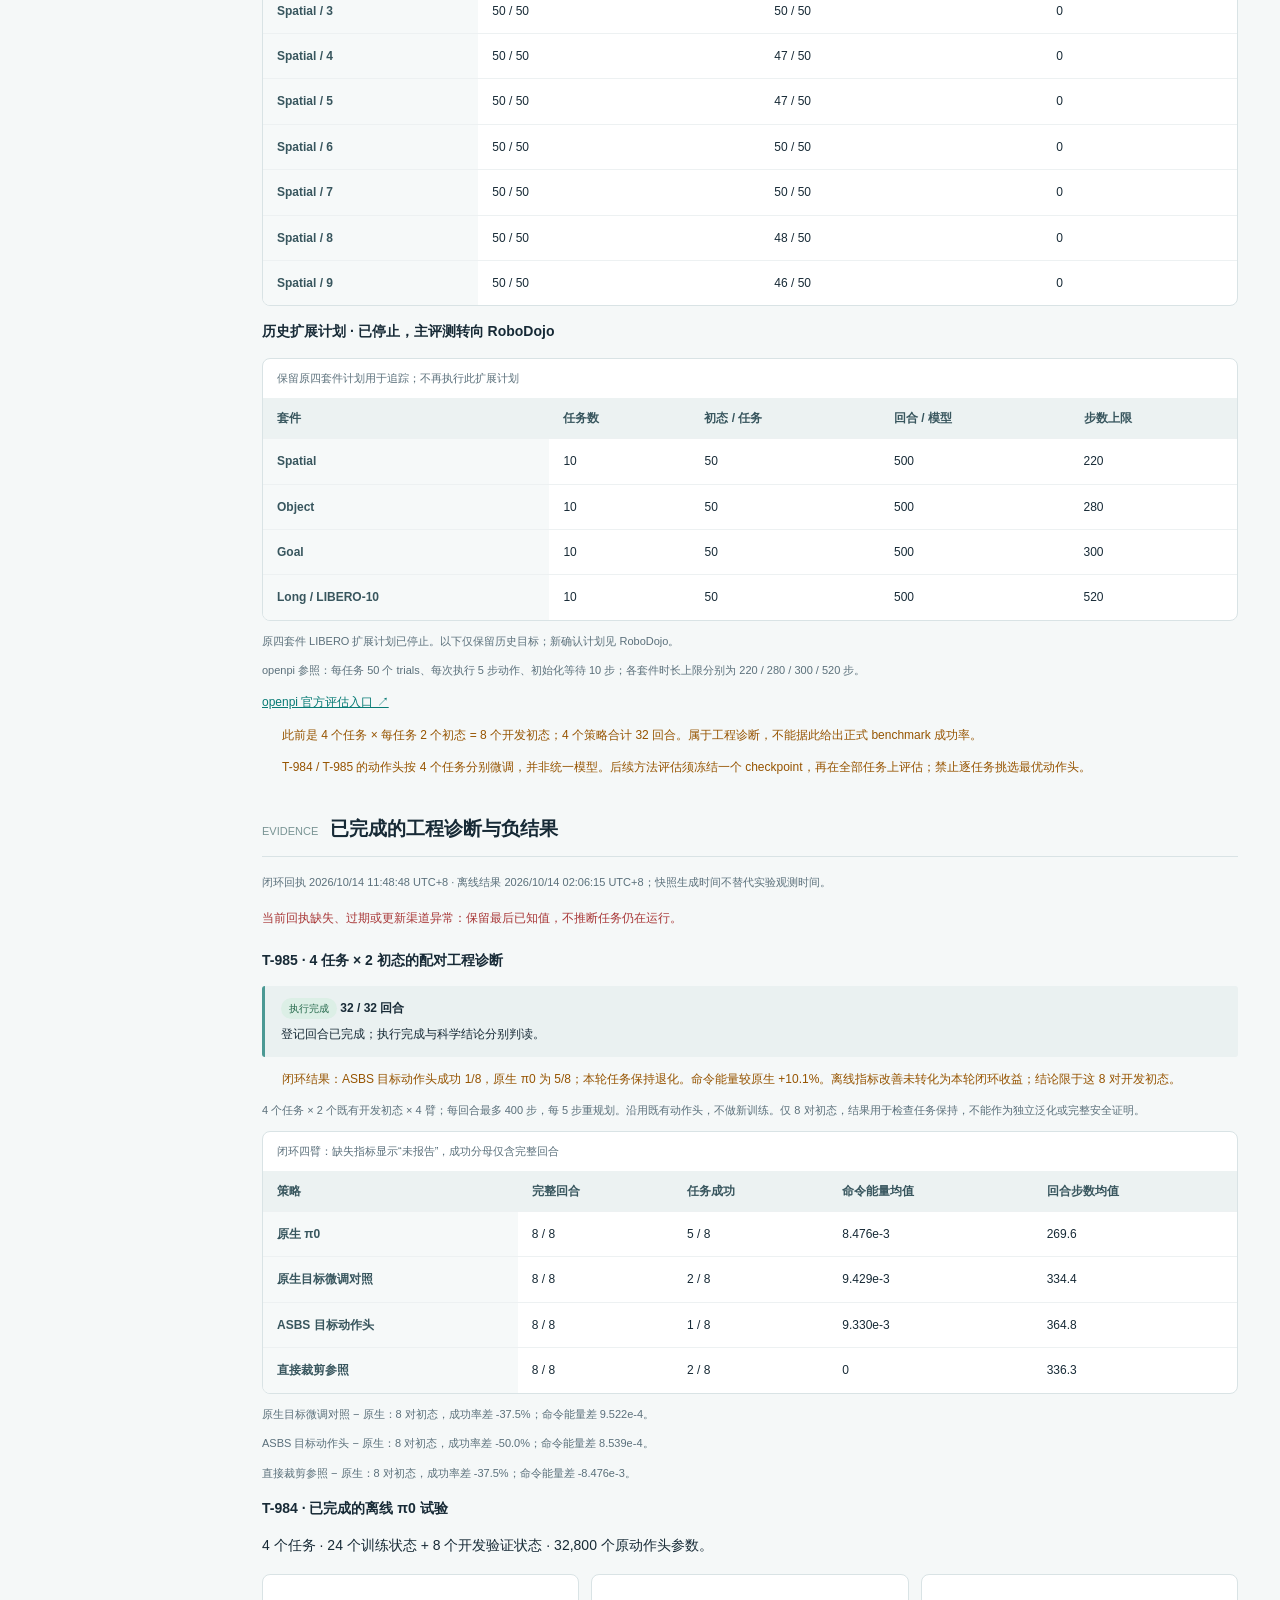
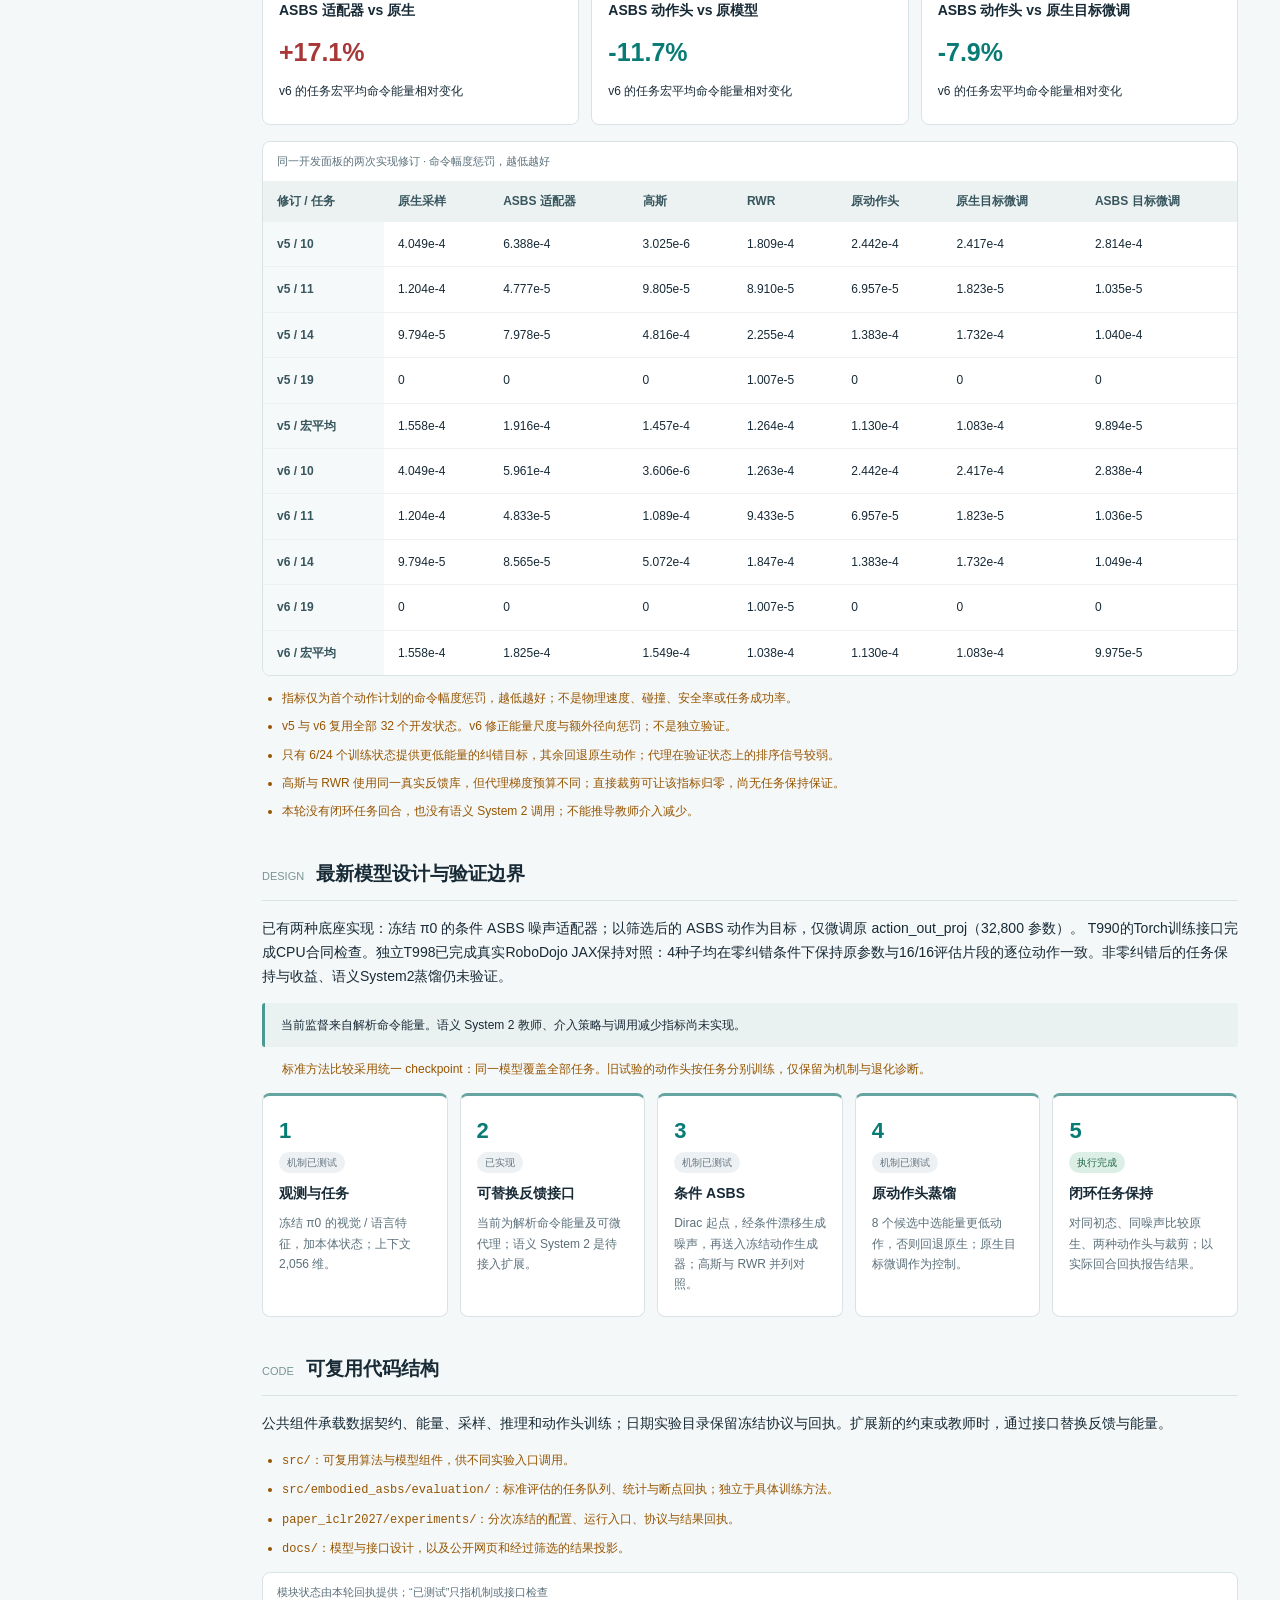
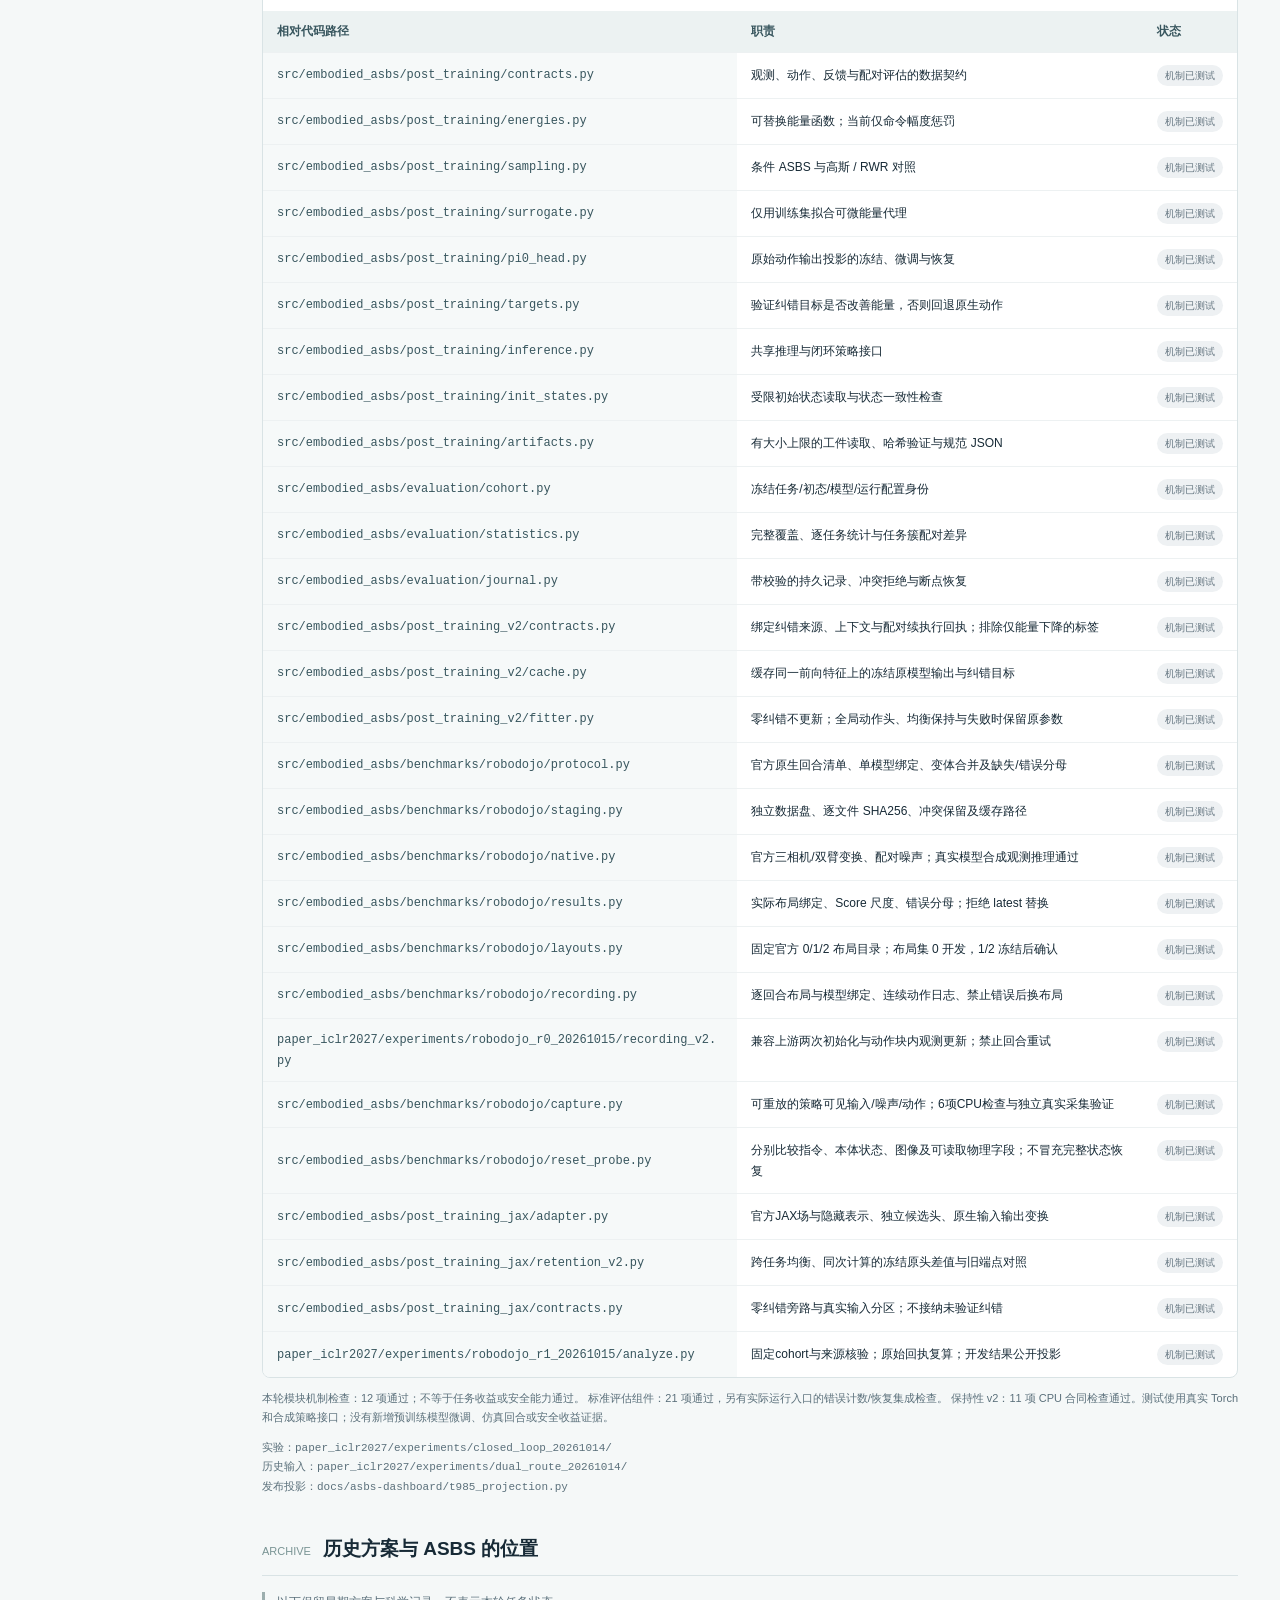
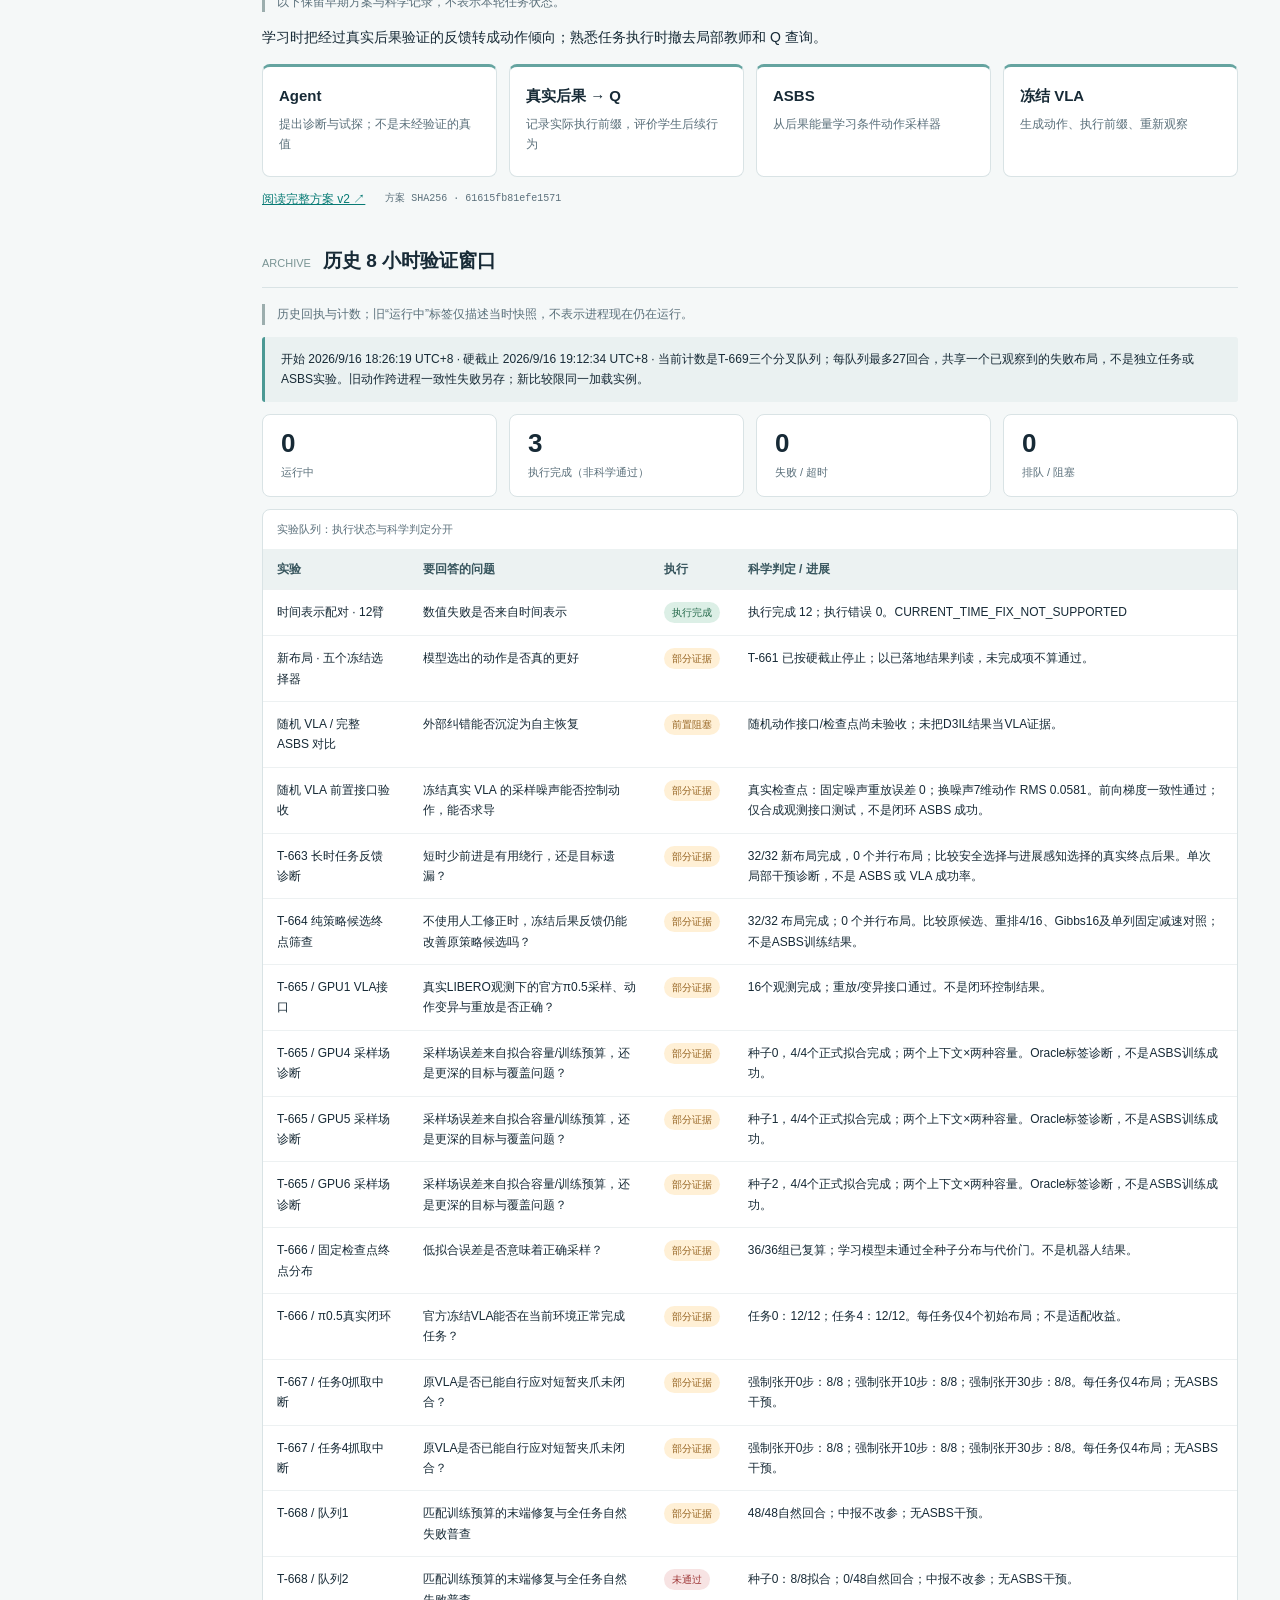
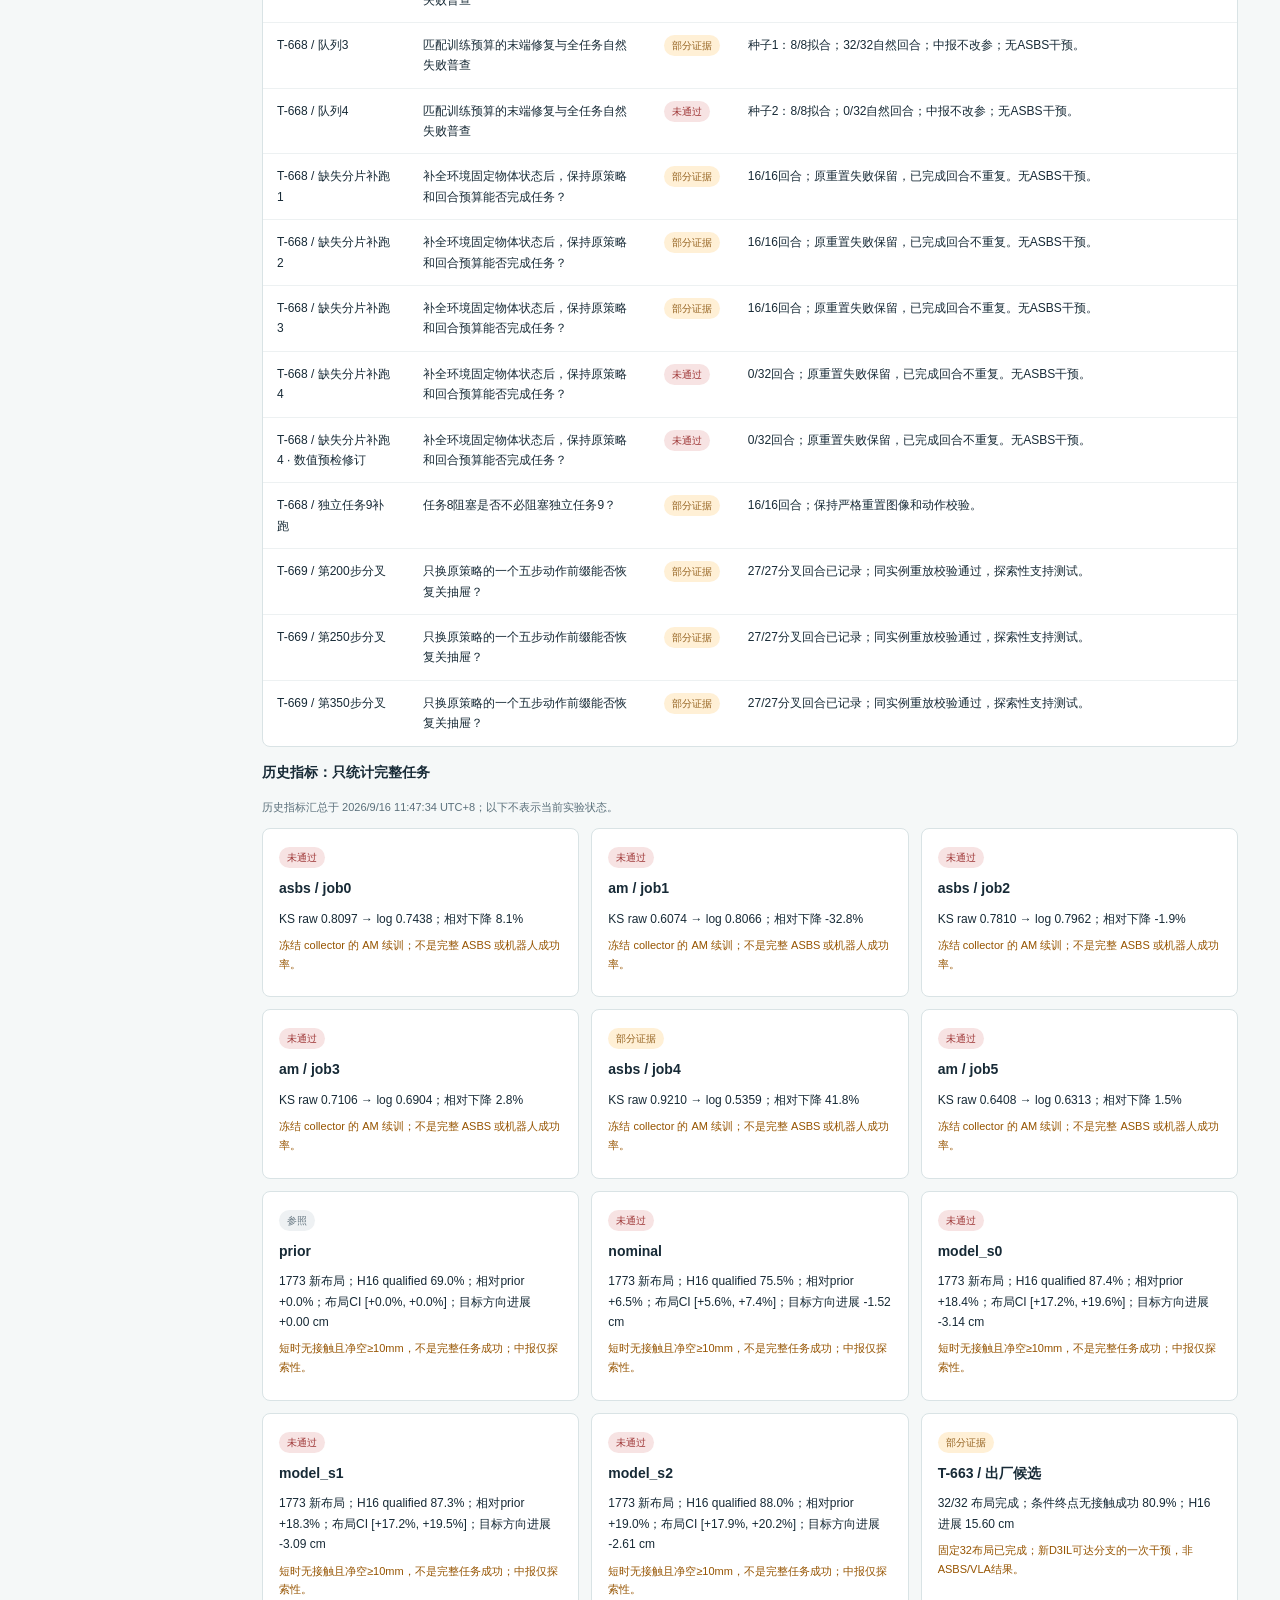
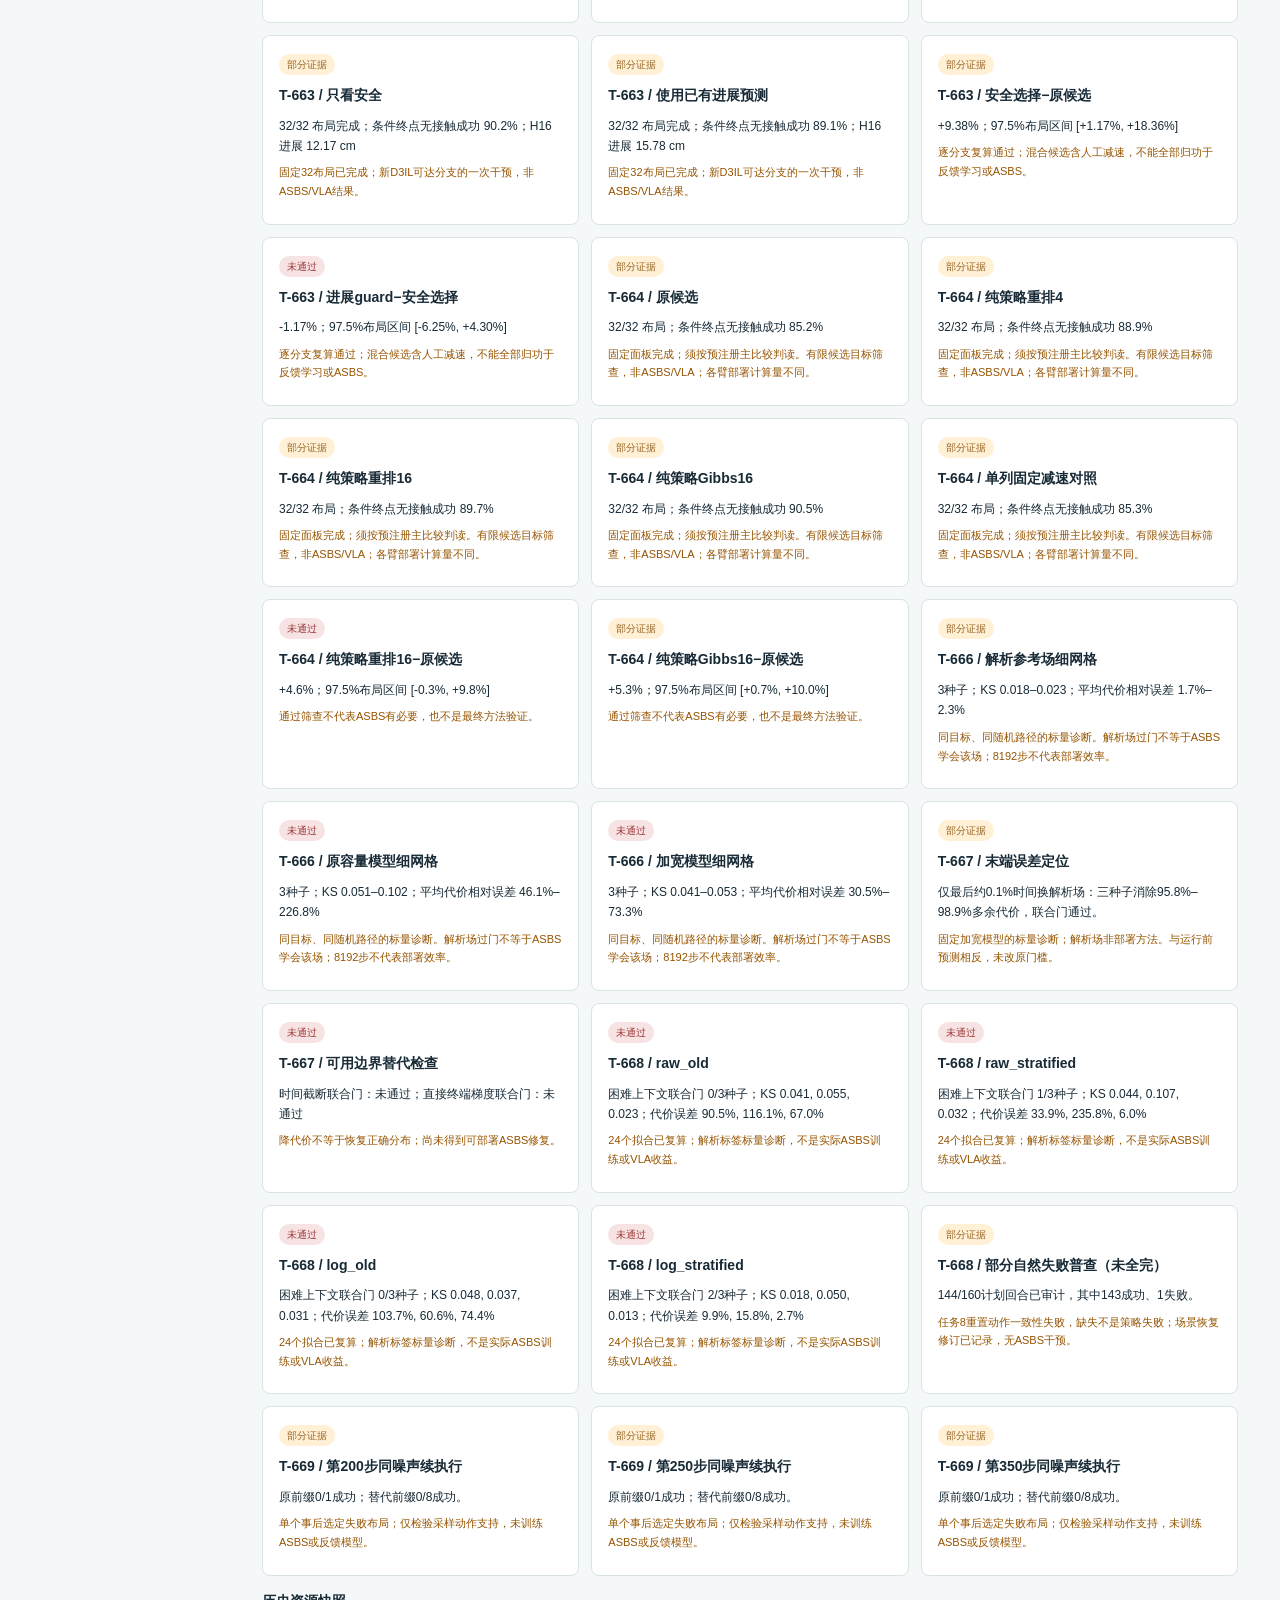
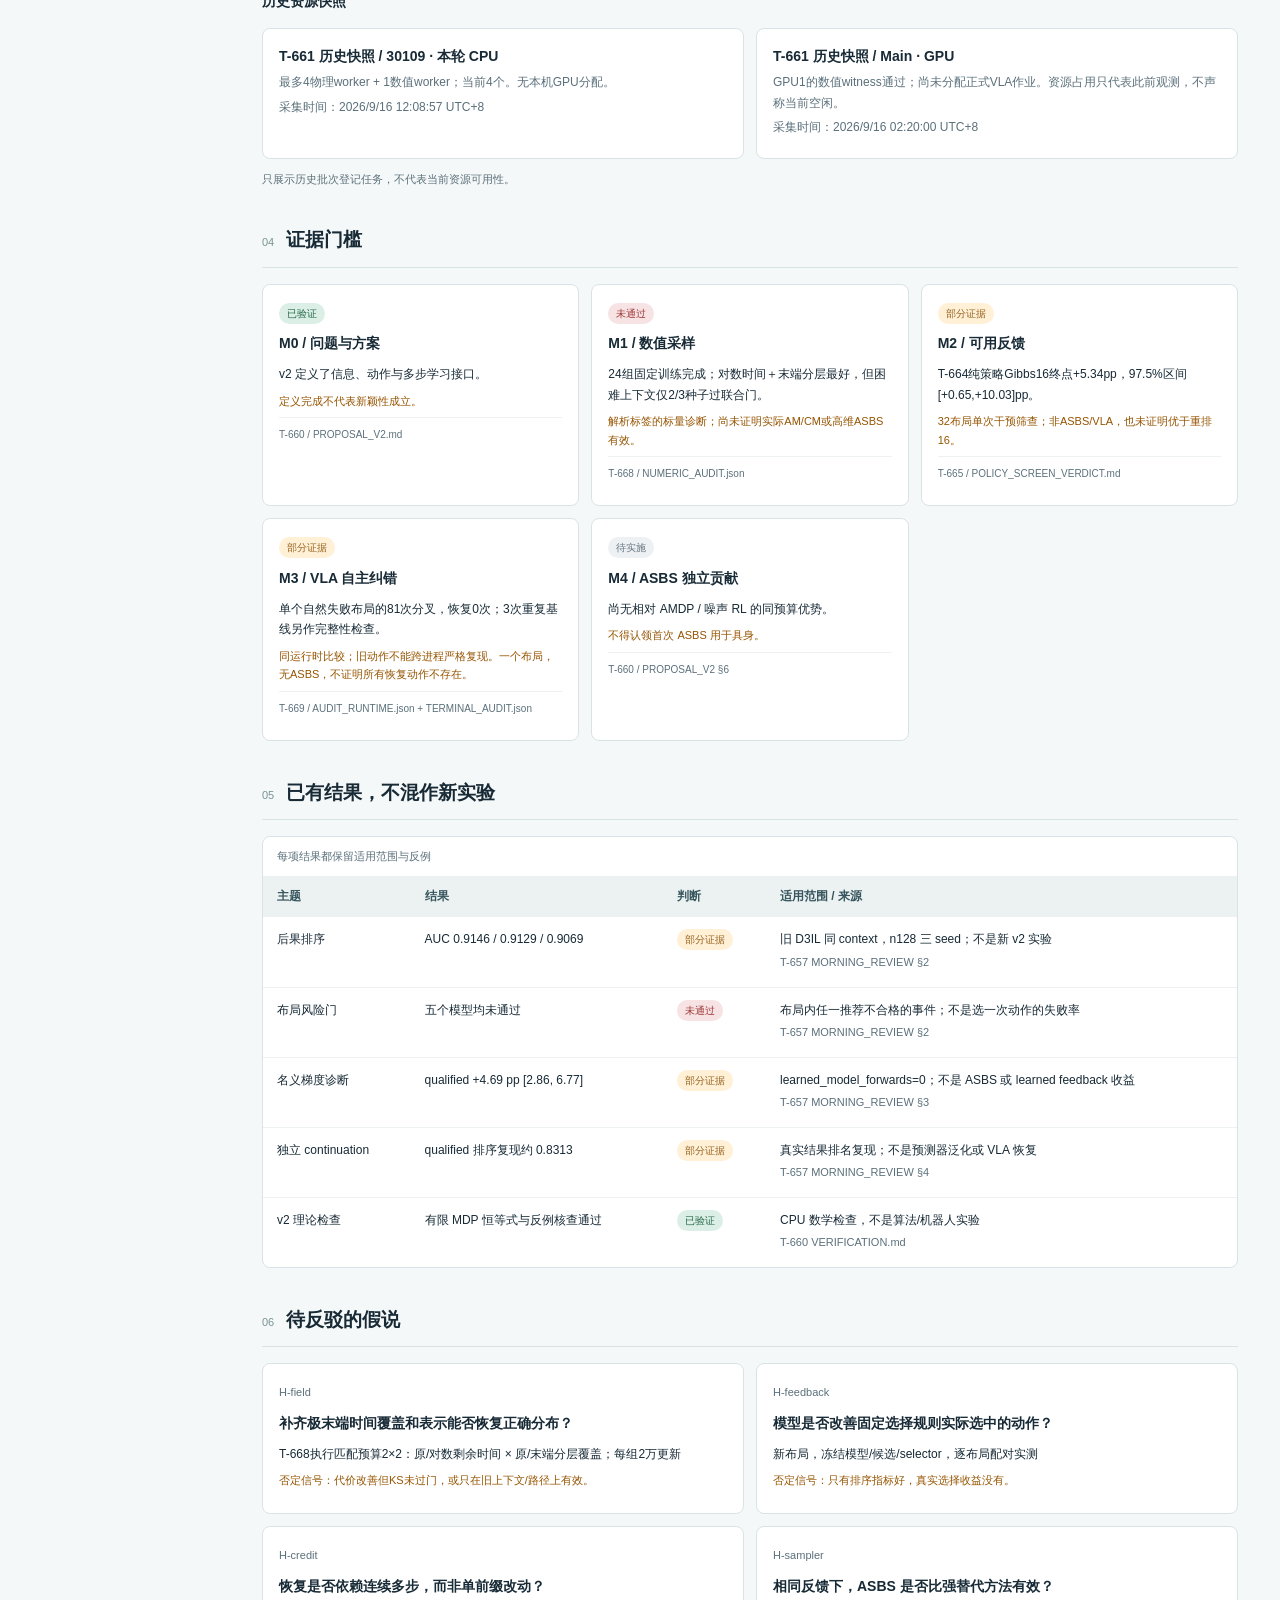
==== commit 705b5028: "feat(dashboard): publish bounded contact qualification Refs: T-989 Refs: T-990 Refs: T-993 Refs: T-9" ====
--- a/index.html
+++ b/index.html
@@ -46,6 +46,7 @@
         <div class="table-wrap"><table><caption>T1003 · stack_bowls/layout3 教师资格 · 正控不过则不启动后继；不是ASBS效果</caption><thead><tr><th scope="col">策略组合 / 状态</th><th scope="col">官方成功 / Score</th><th scope="col">教师状态 / 真实学生续执行</th><th scope="col">控制 / 前向 / 教师控制 / IK</th></tr></thead><tbody id="robodojo-p1-qualification-rows"></tbody></table></div>
         <div class="table-wrap"><table><caption>逐步实验 · 计划规模与科学问题</caption><thead><tr><th scope="col">阶段</th><th scope="col">规模</th><th scope="col">要回答的问题</th><th scope="col">状态</th></tr></thead><tbody id="robodojo-stages"></tbody></table></div>
         <p id="robodojo-demo-plan-summary" class="research-boundaries"></p>
+        <p id="robodojo-contact-summary" class="research-boundaries"></p>
         <ul id="robodojo-hypotheses" class="research-boundaries"></ul>
         <p class="links"><a href="https://robodojo-benchmark.com/doc/usage/quick-evaluation/" rel="noreferrer">RoboDojo 官方评测协议 ↗</a></p>
       </section>
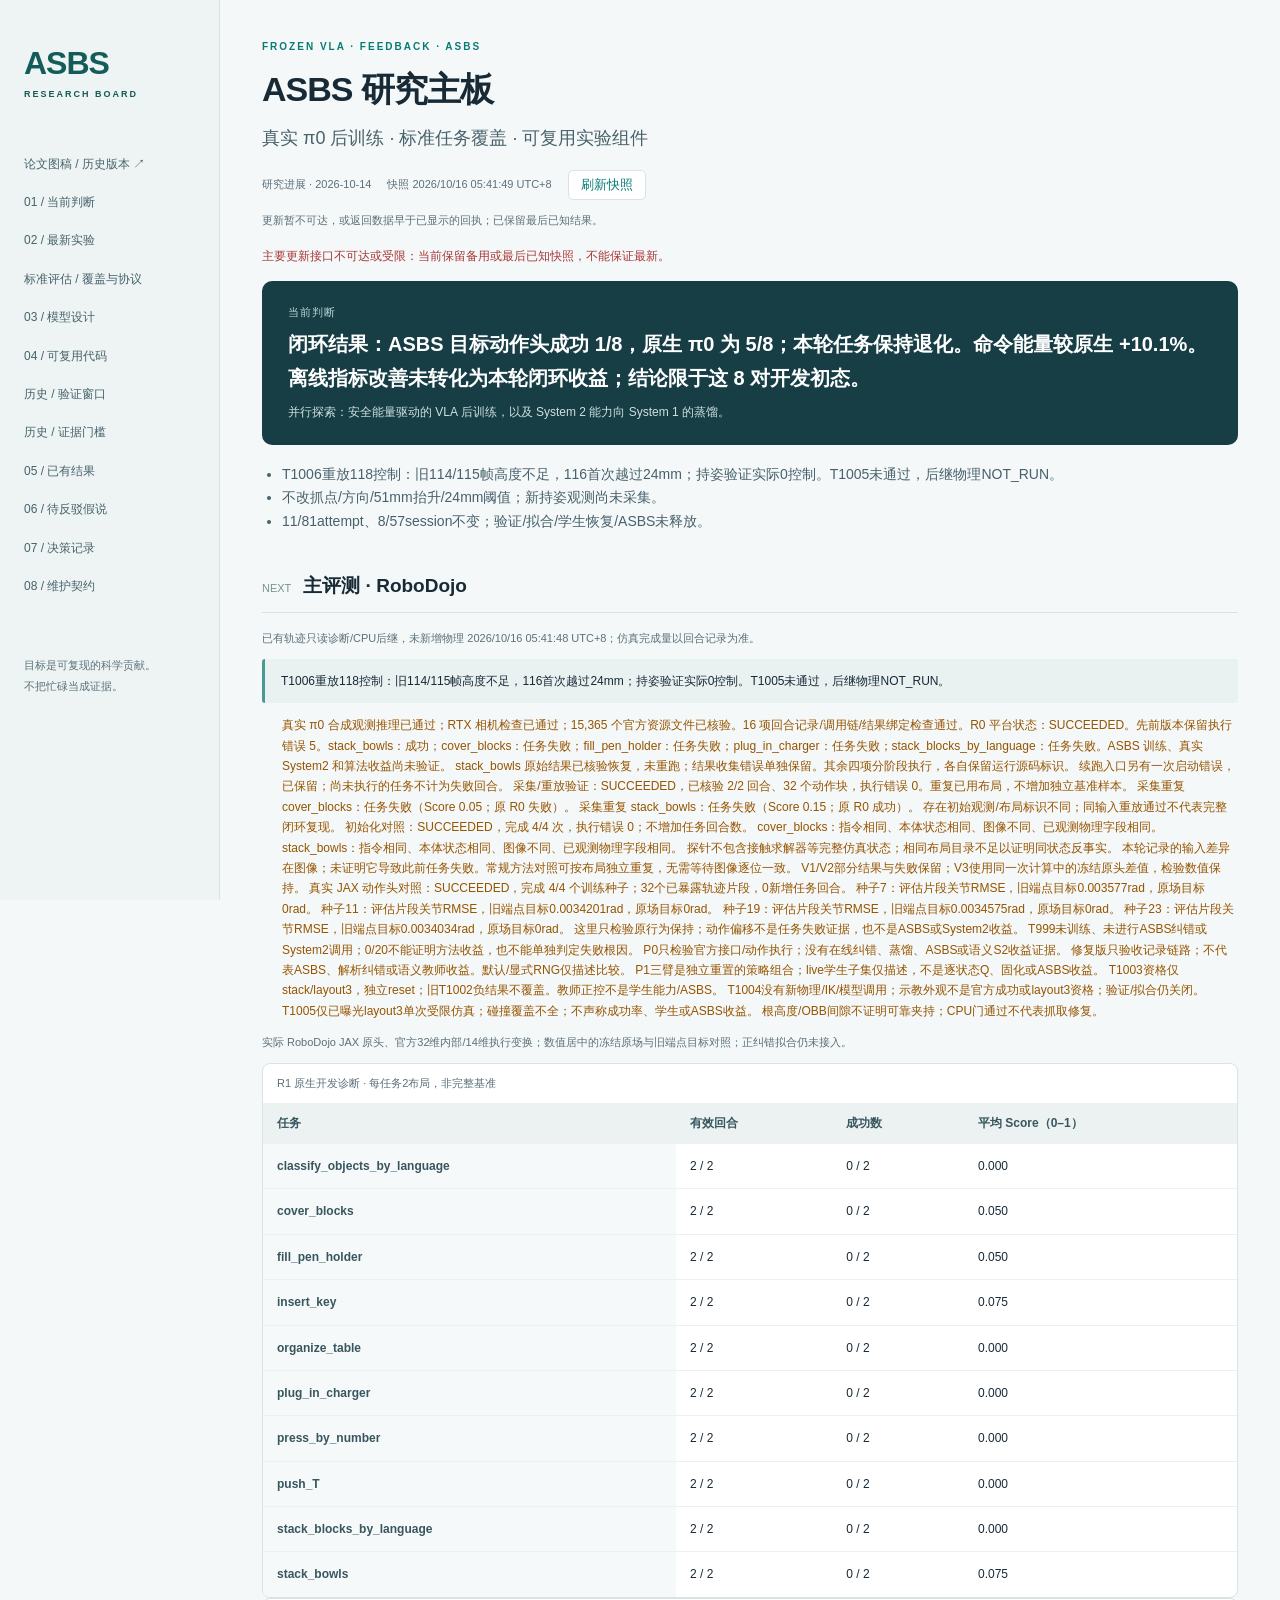
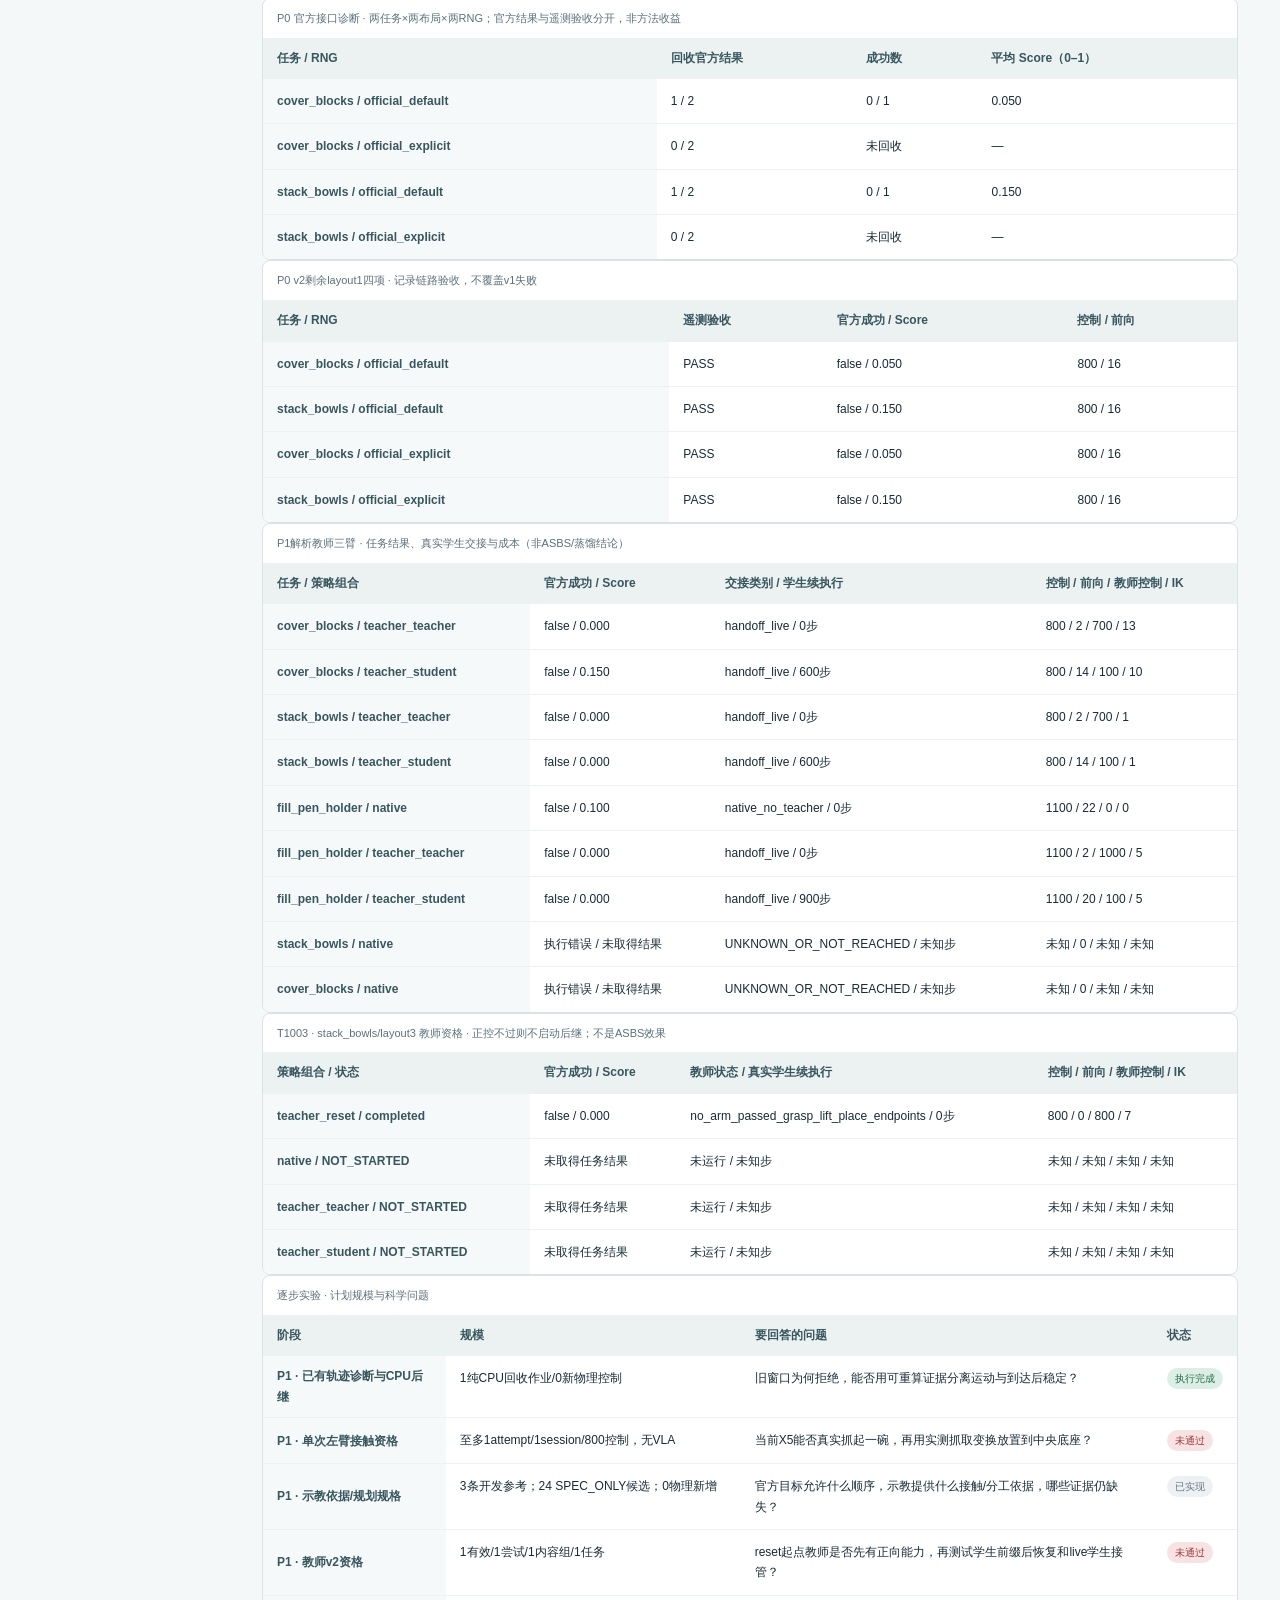
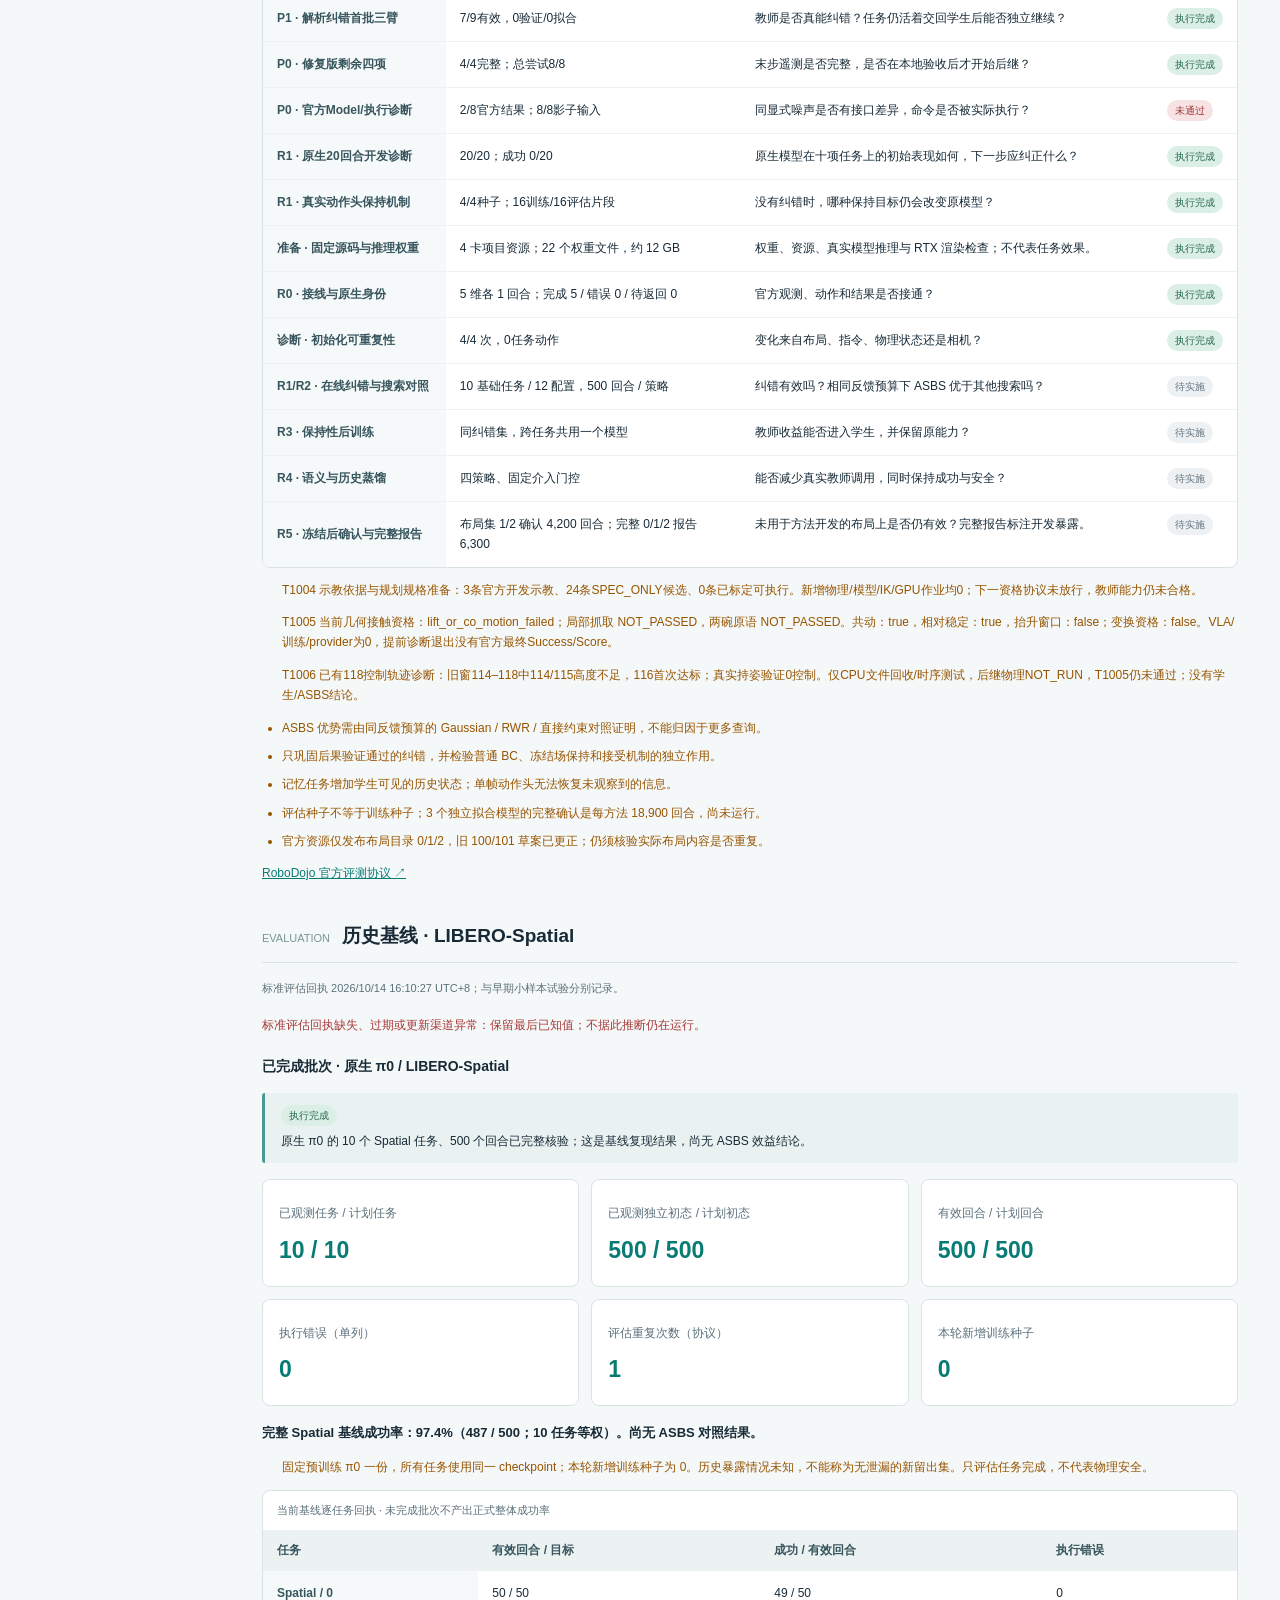
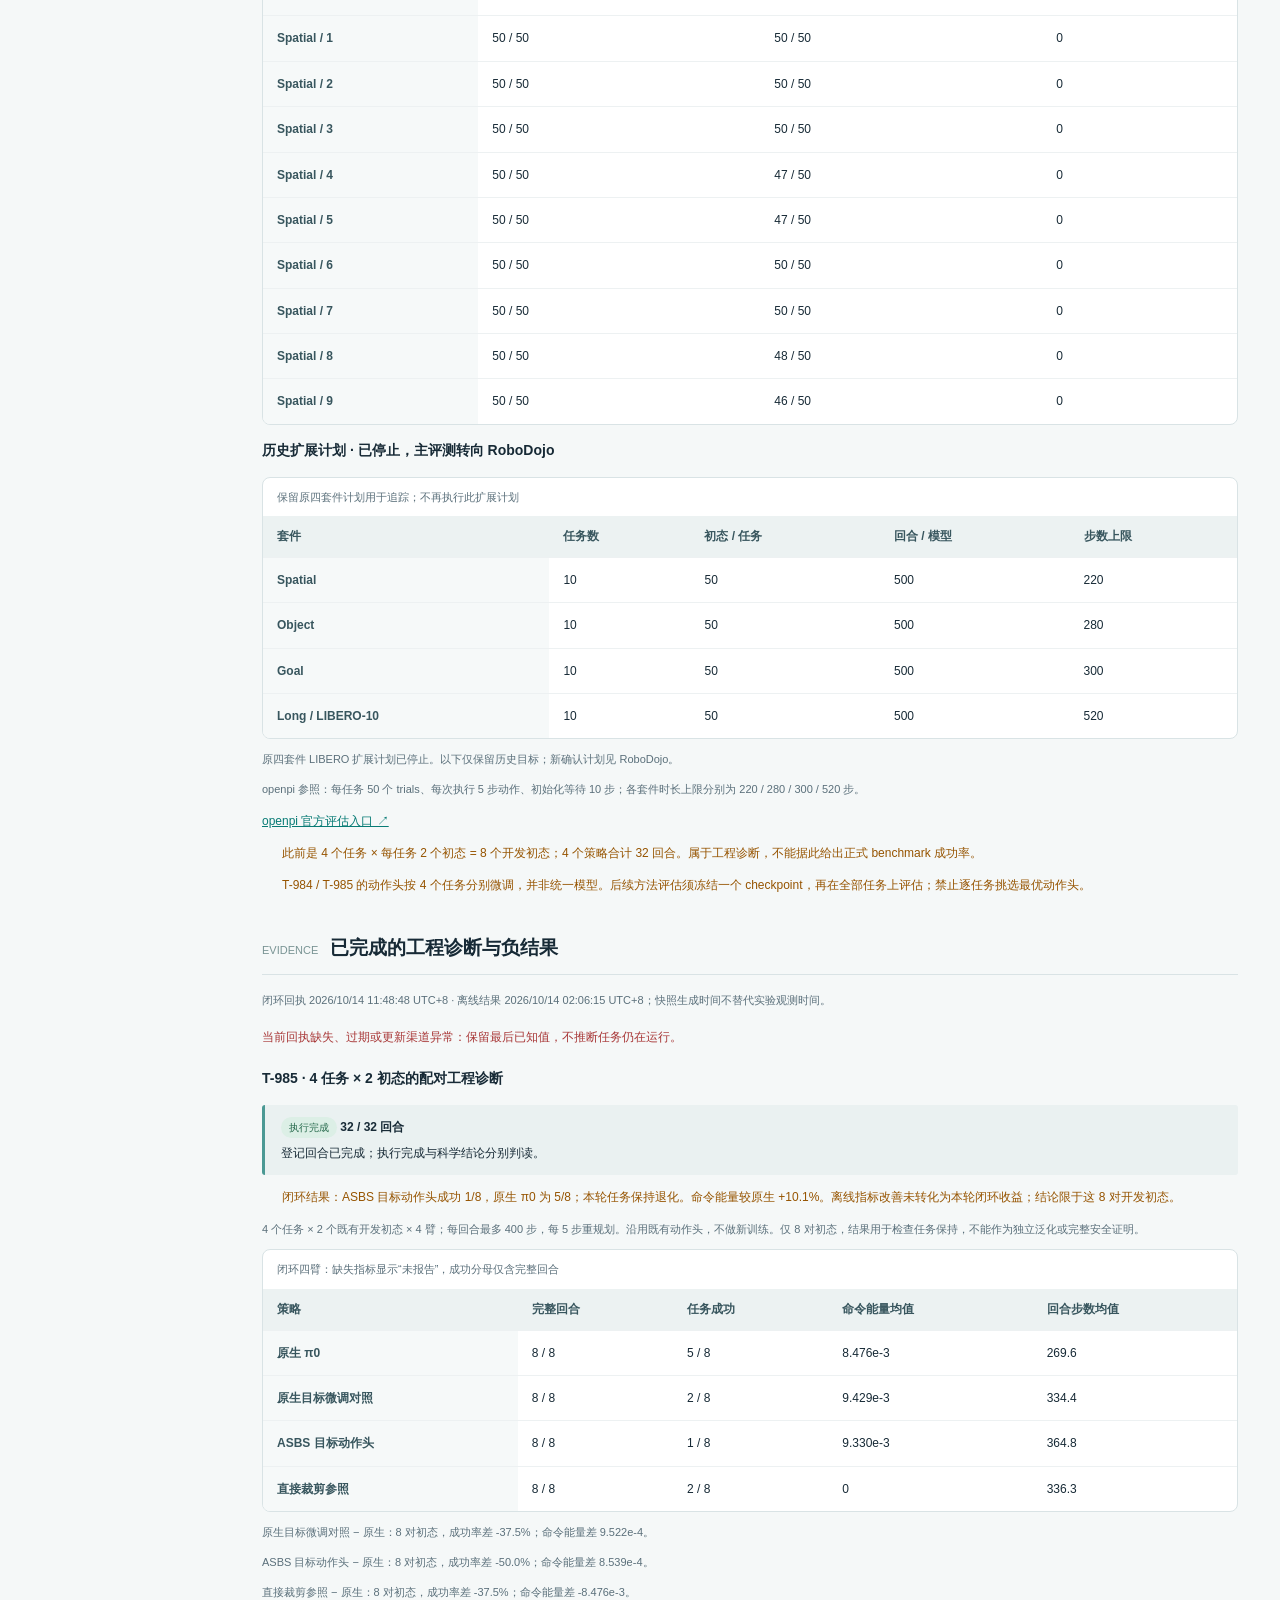
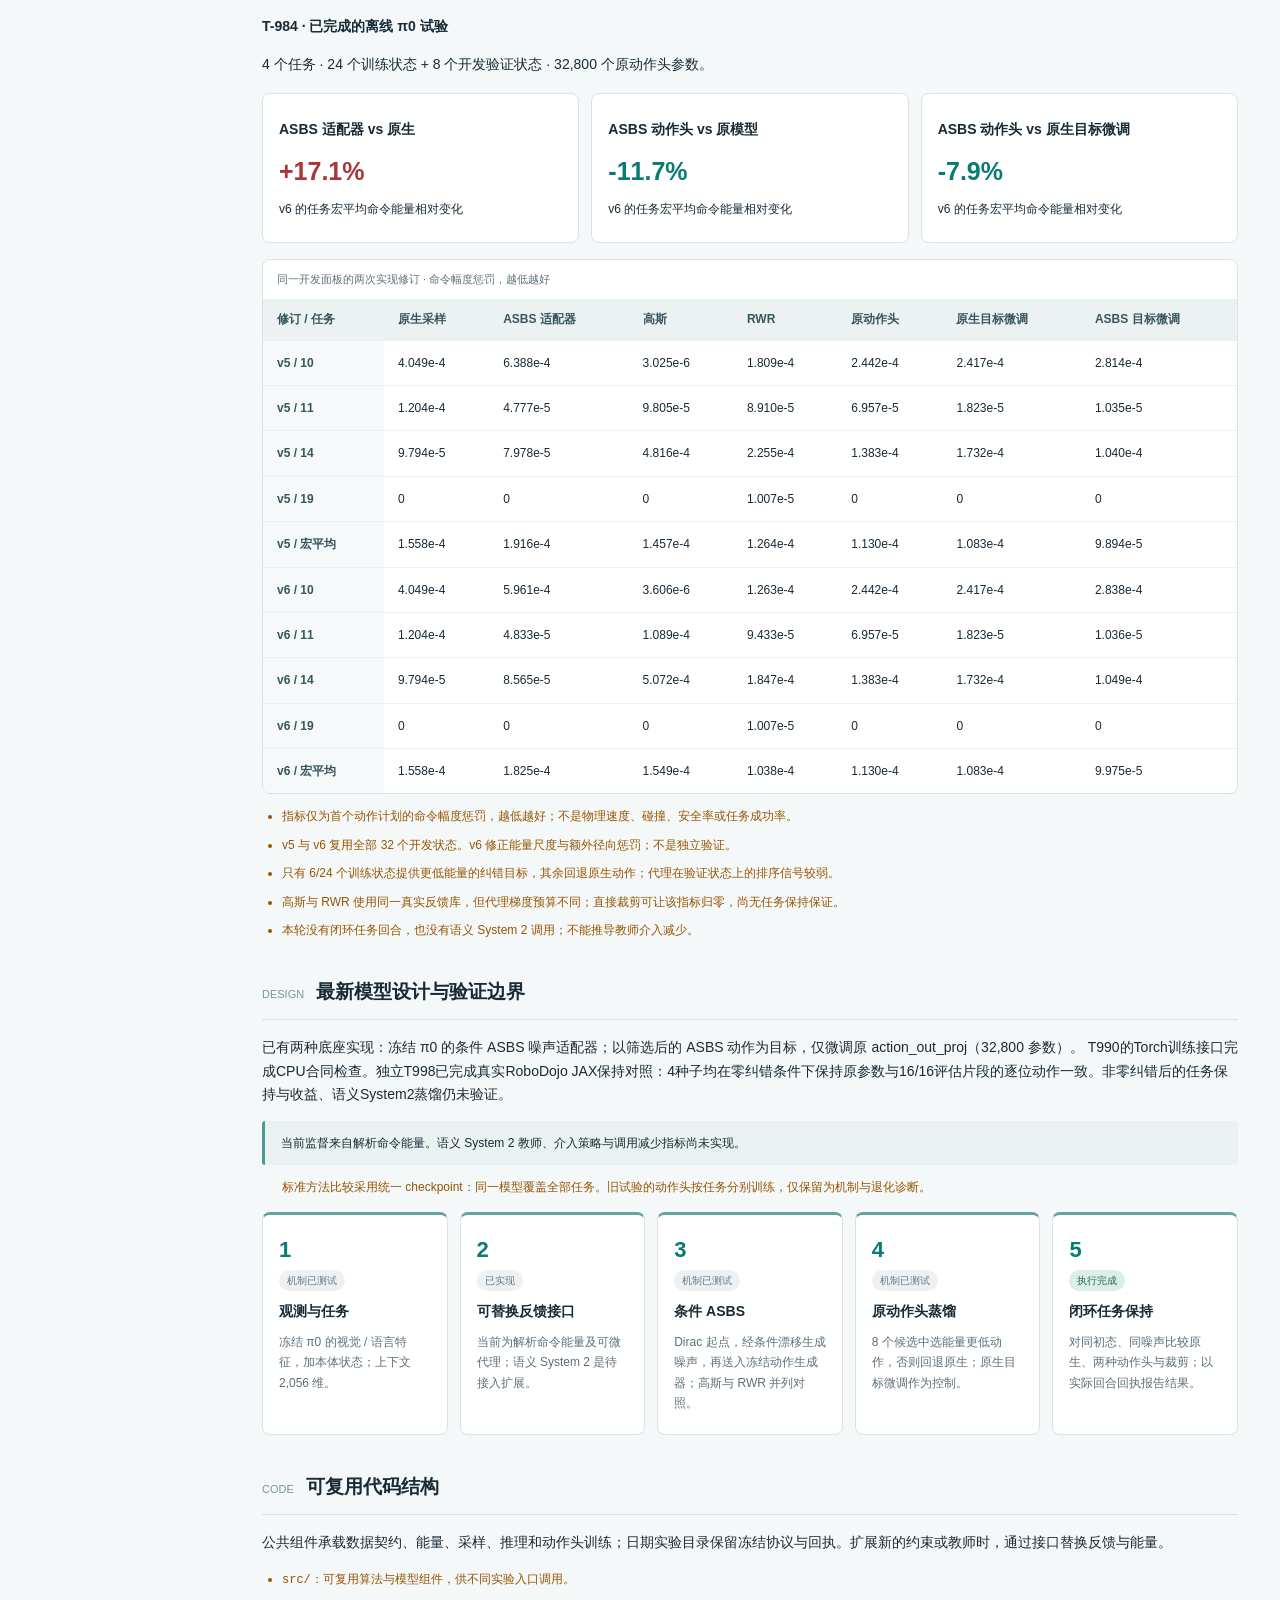
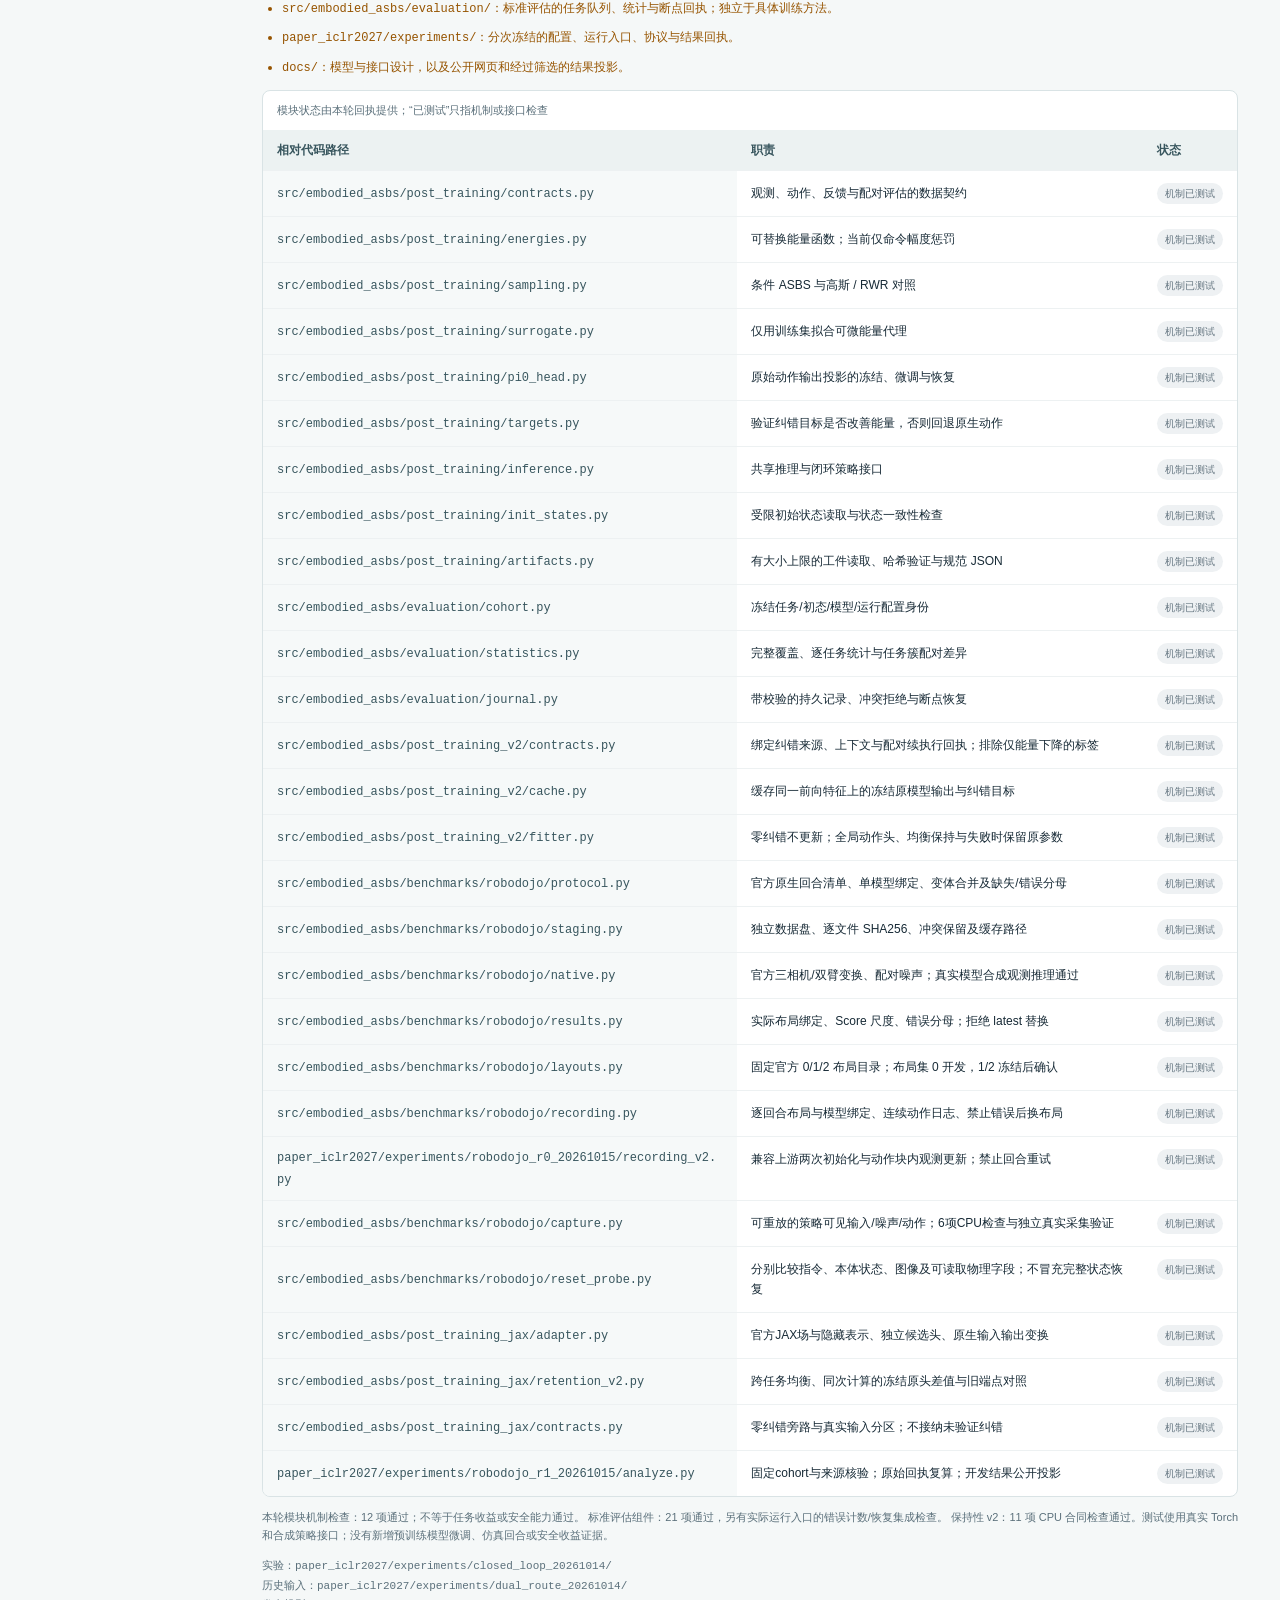
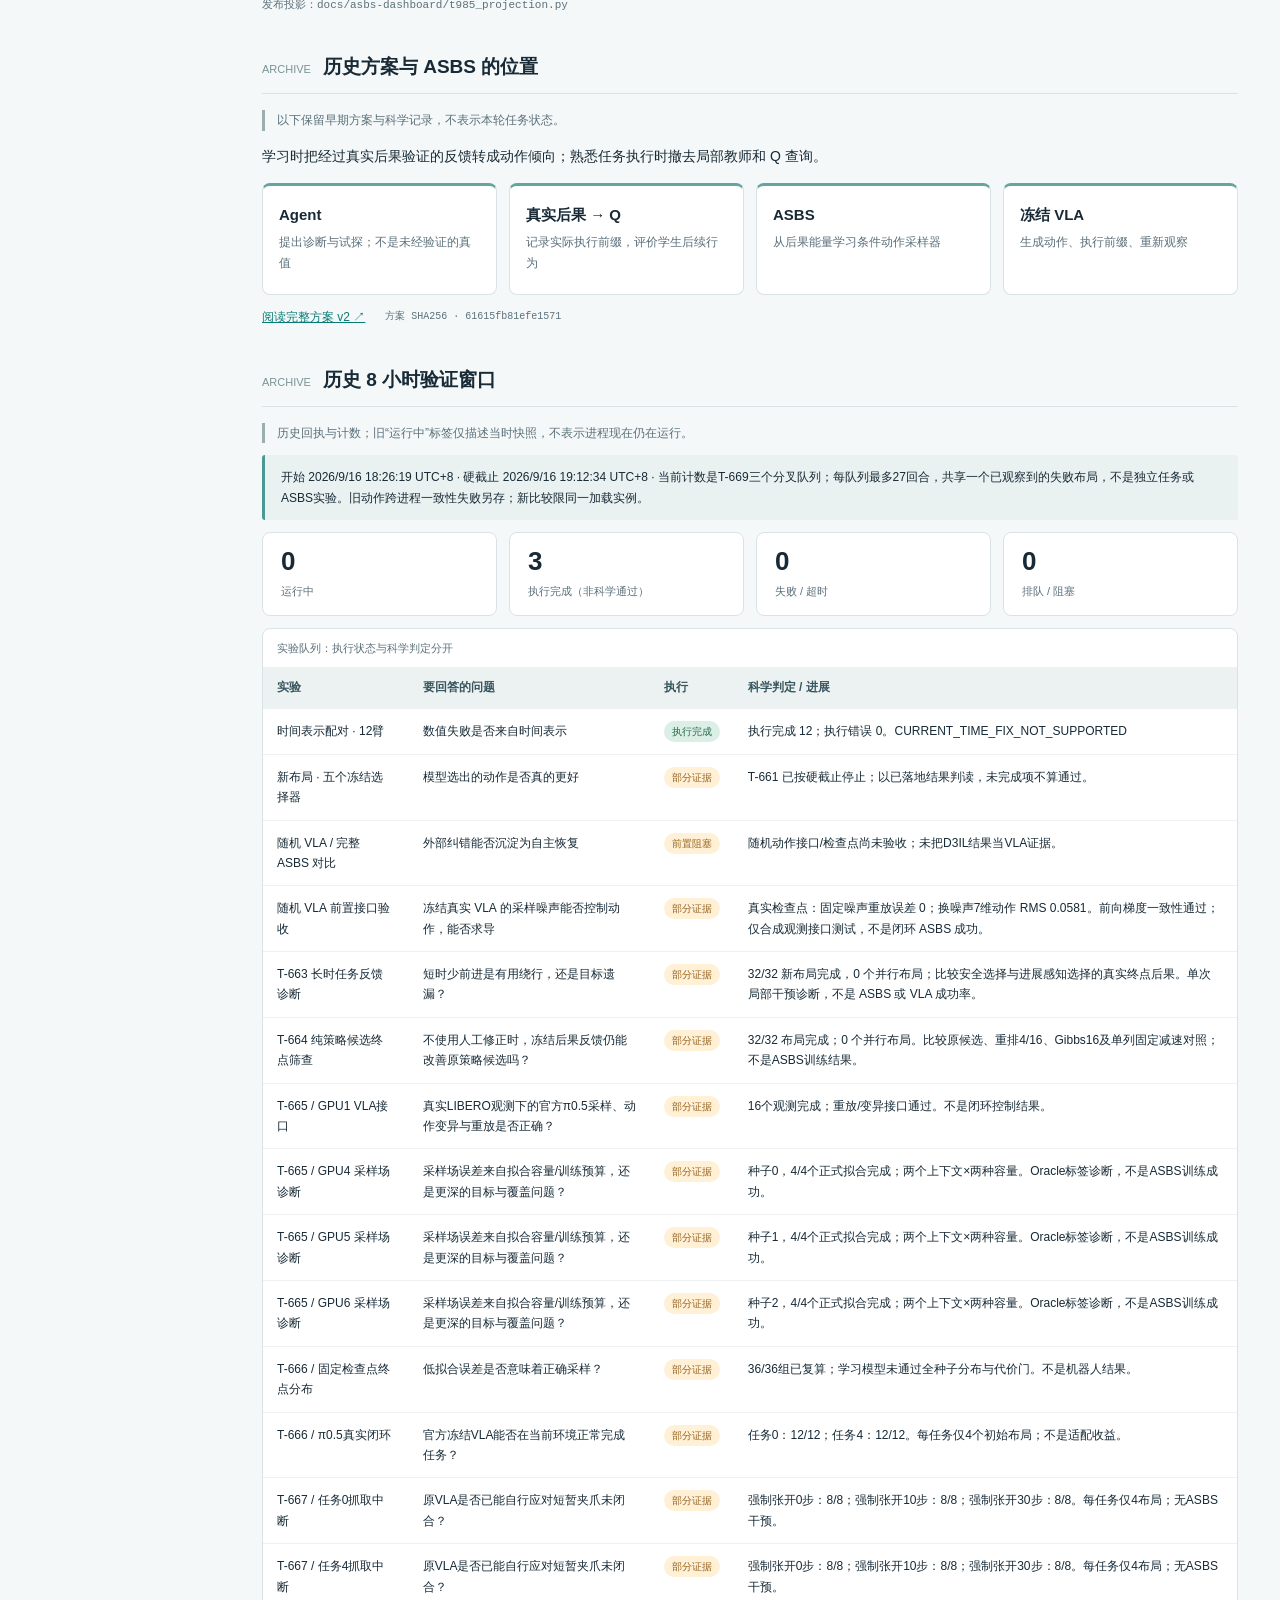
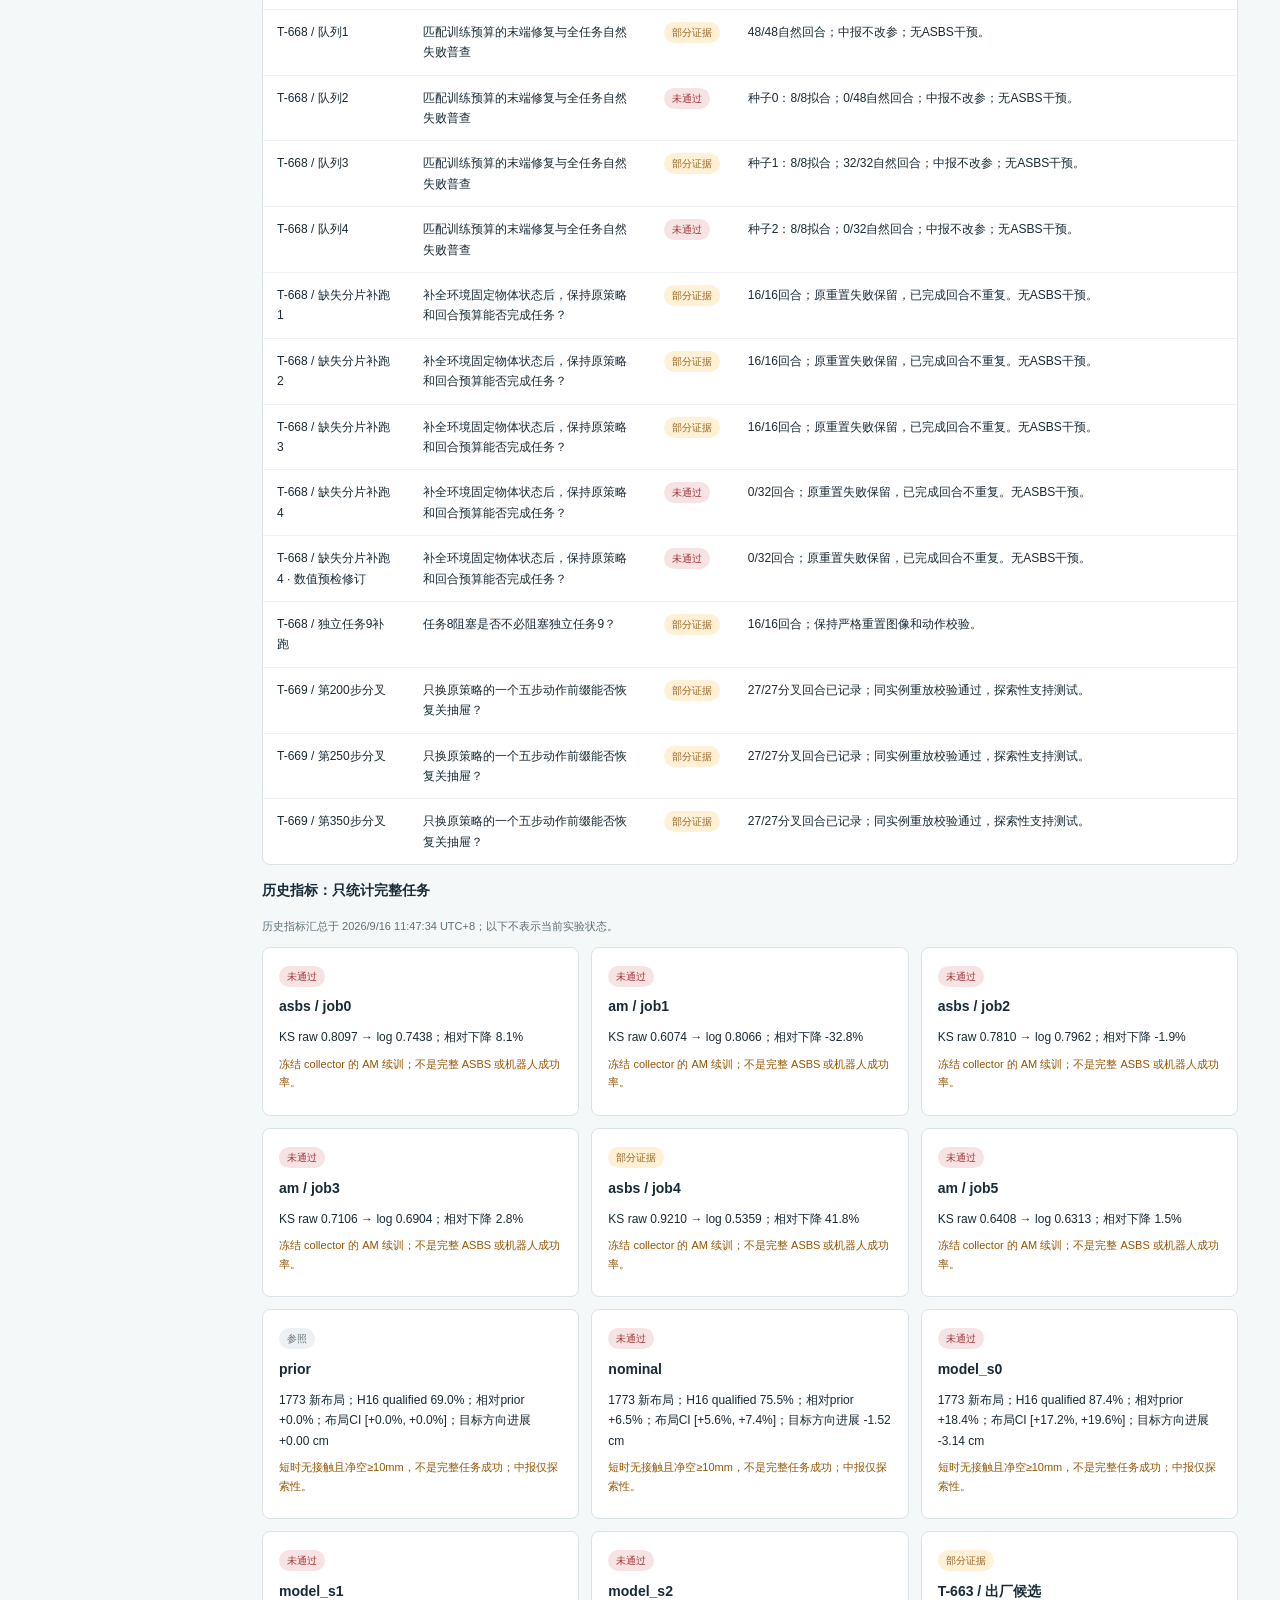
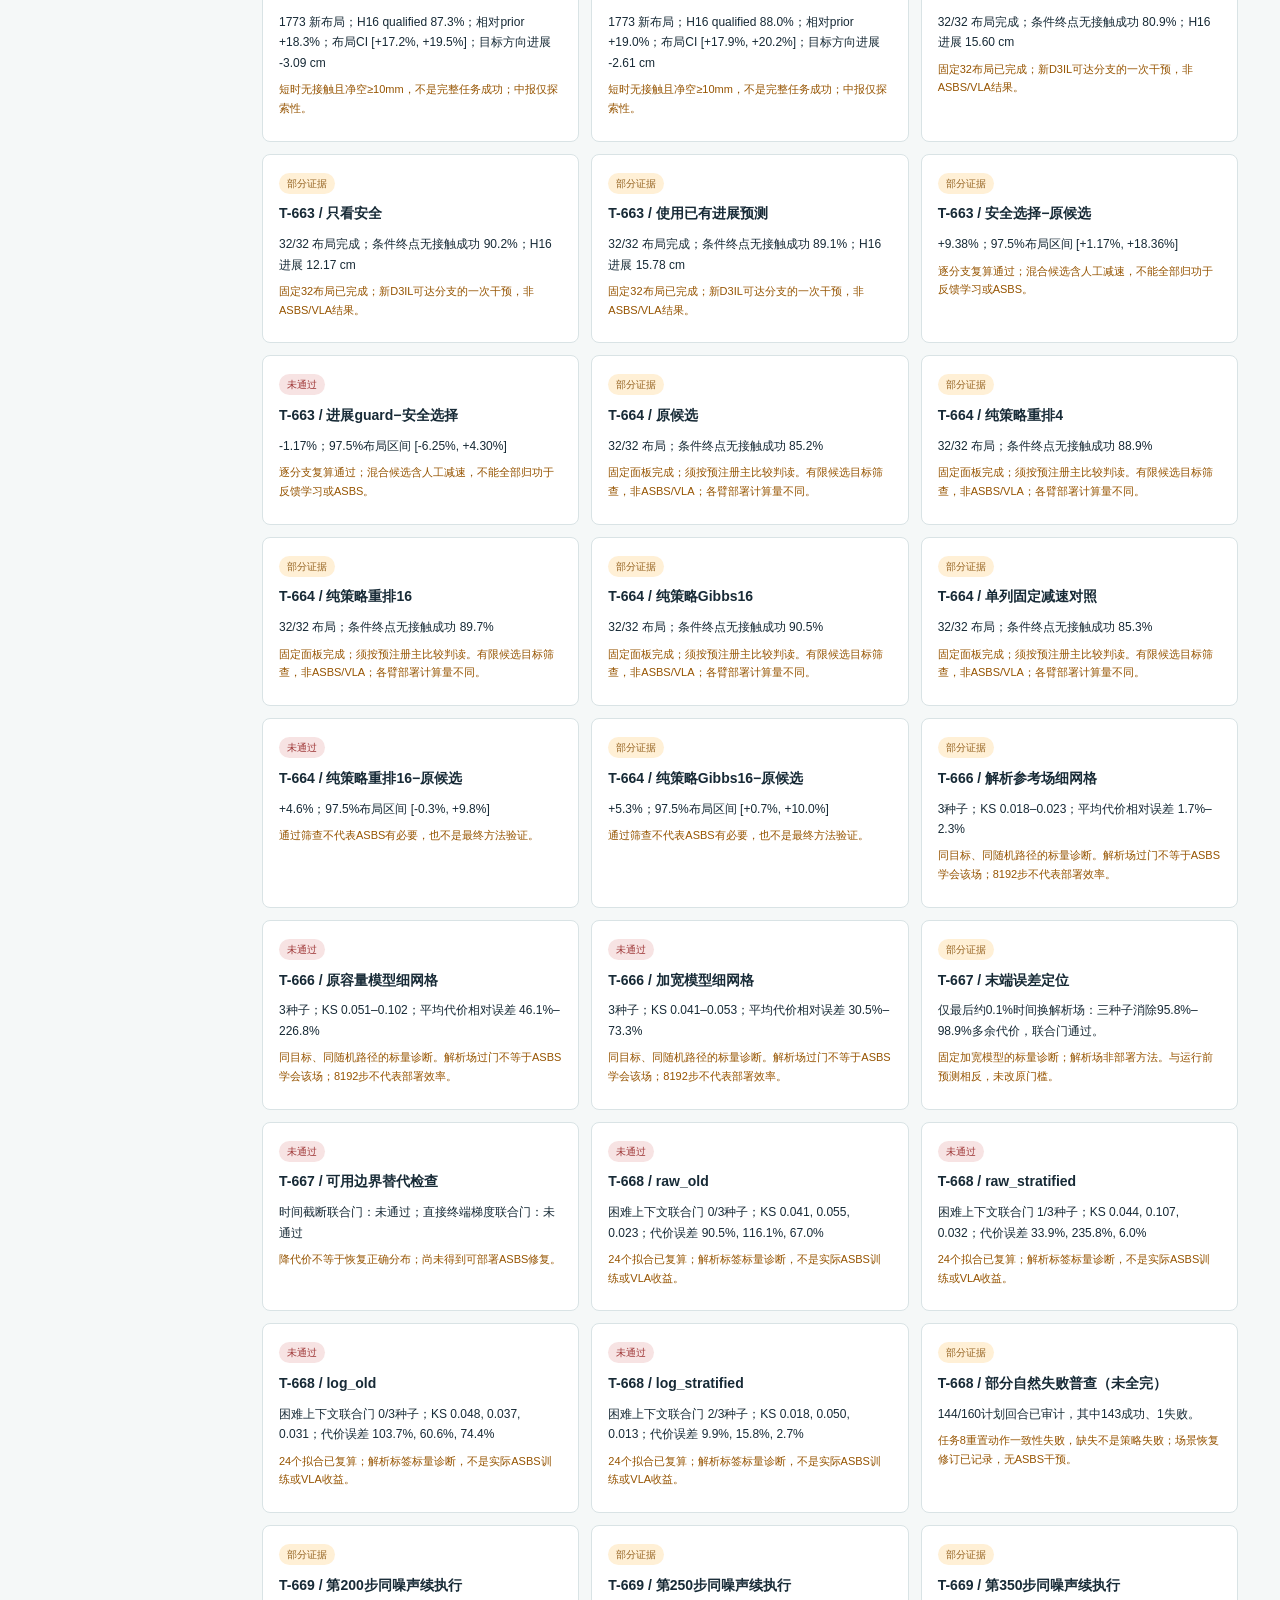
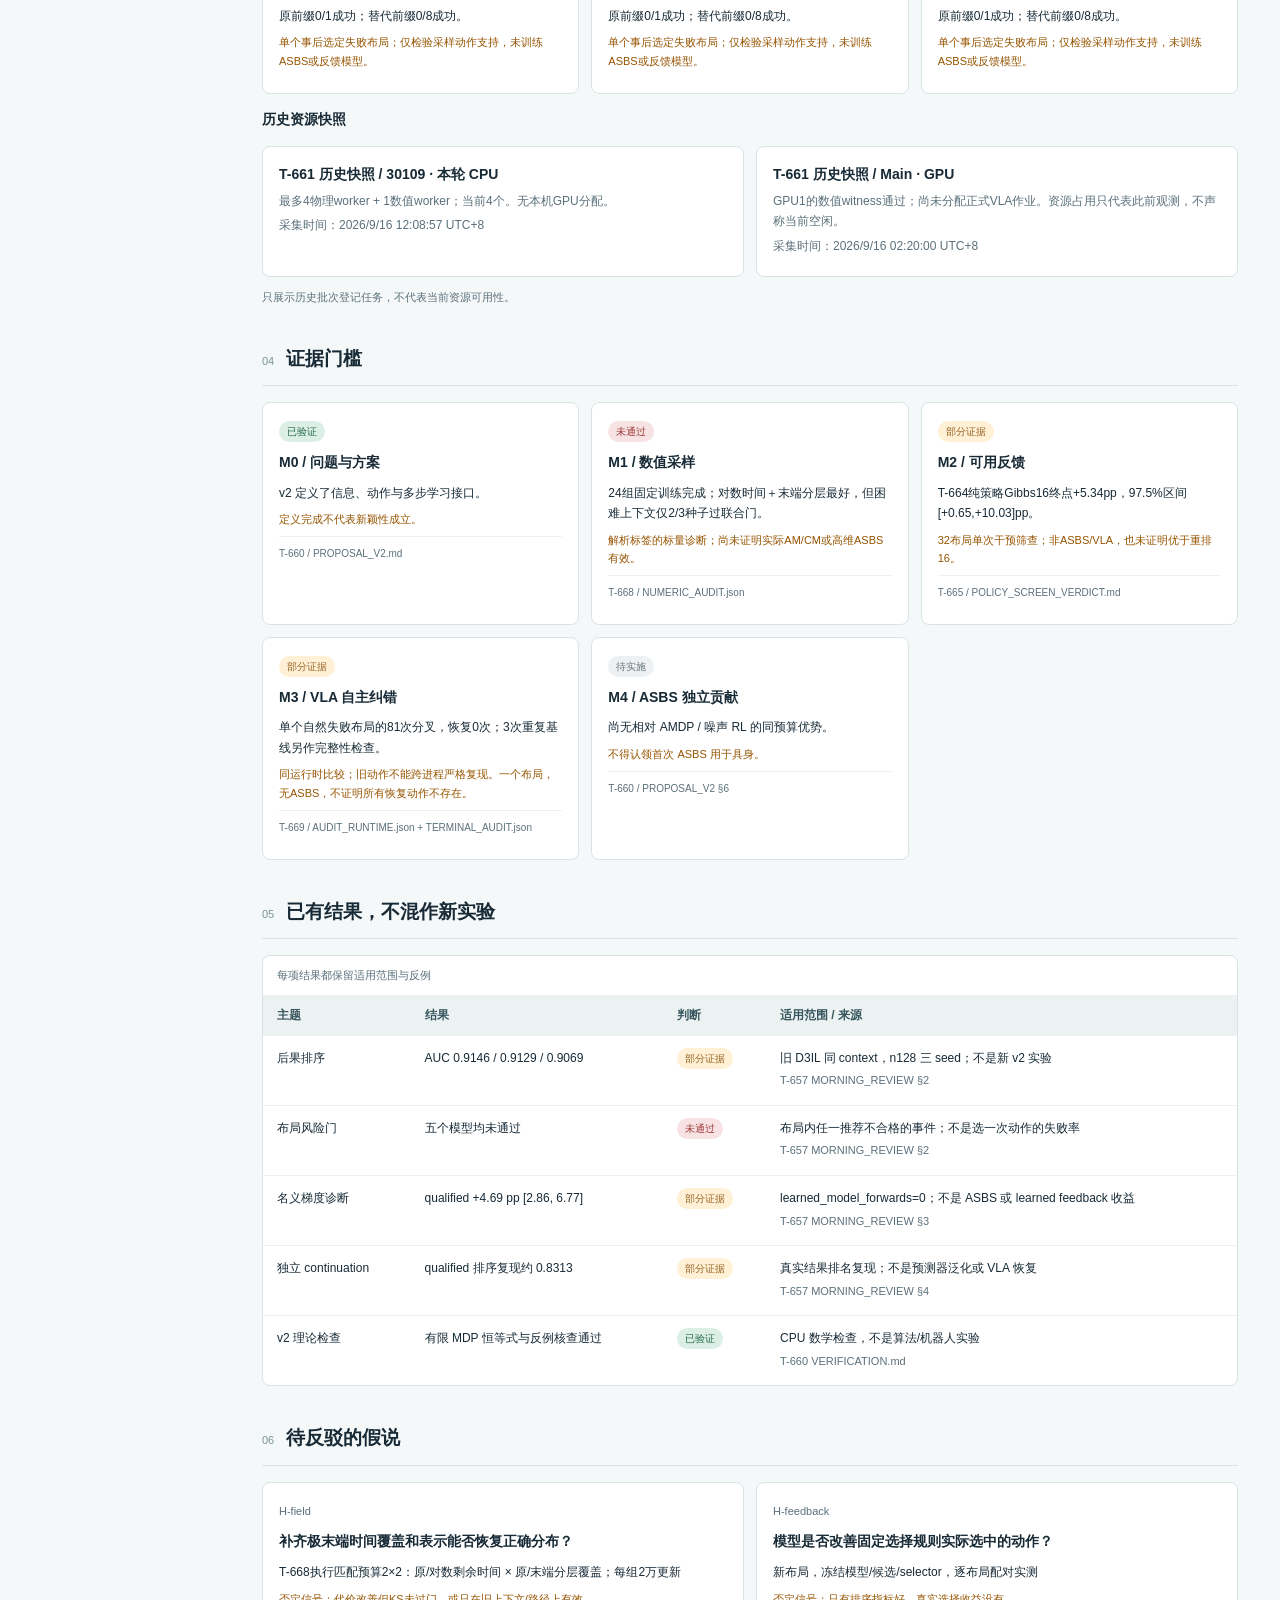
==== commit cde41b7c: "feat(dashboard): publish readonly contact trajectory diagnosis Refs: T-989 Refs: T-990 Refs: T-993 R" ====
--- a/index.html
+++ b/index.html
@@ -47,6 +47,7 @@
         <div class="table-wrap"><table><caption>逐步实验 · 计划规模与科学问题</caption><thead><tr><th scope="col">阶段</th><th scope="col">规模</th><th scope="col">要回答的问题</th><th scope="col">状态</th></tr></thead><tbody id="robodojo-stages"></tbody></table></div>
         <p id="robodojo-demo-plan-summary" class="research-boundaries"></p>
         <p id="robodojo-contact-summary" class="research-boundaries"></p>
+        <p id="robodojo-contact-diagnosis" class="research-boundaries"></p>
         <ul id="robodojo-hypotheses" class="research-boundaries"></ul>
         <p class="links"><a href="https://robodojo-benchmark.com/doc/usage/quick-evaluation/" rel="noreferrer">RoboDojo 官方评测协议 ↗</a></p>
       </section>
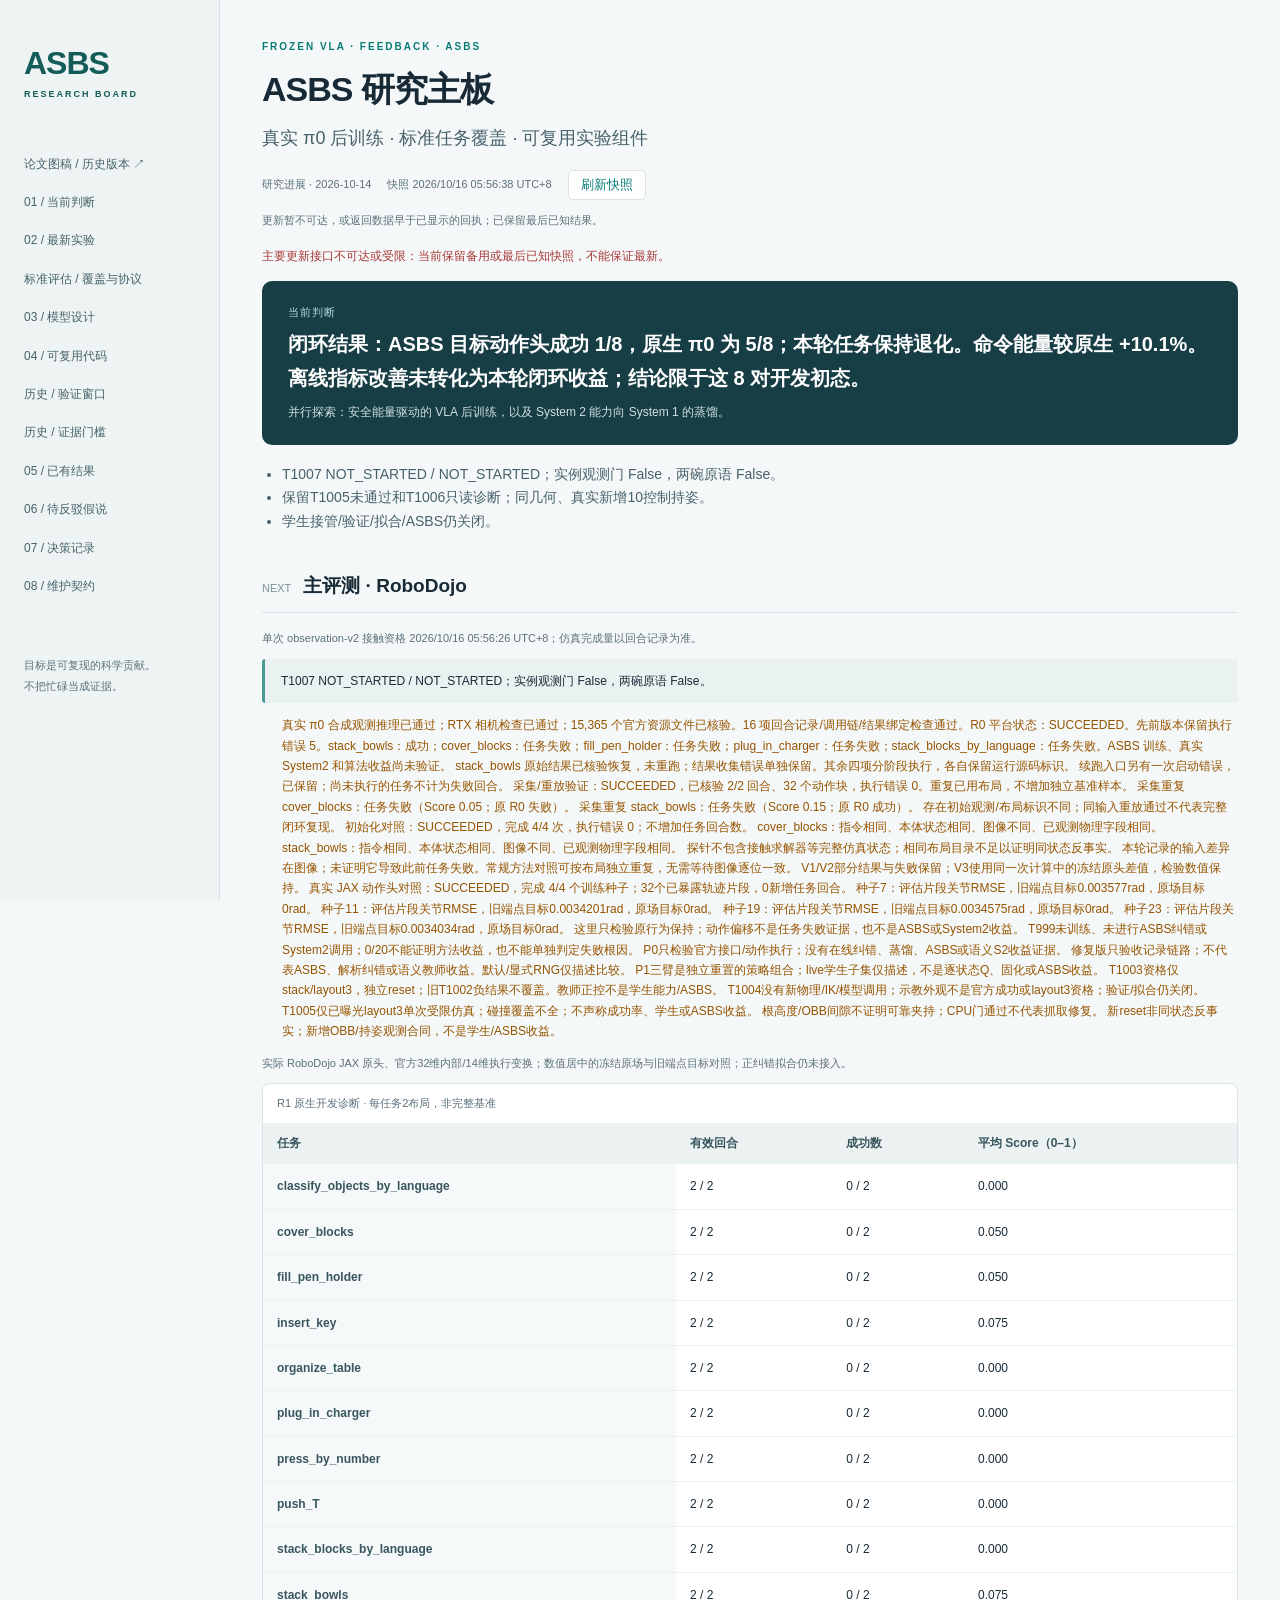
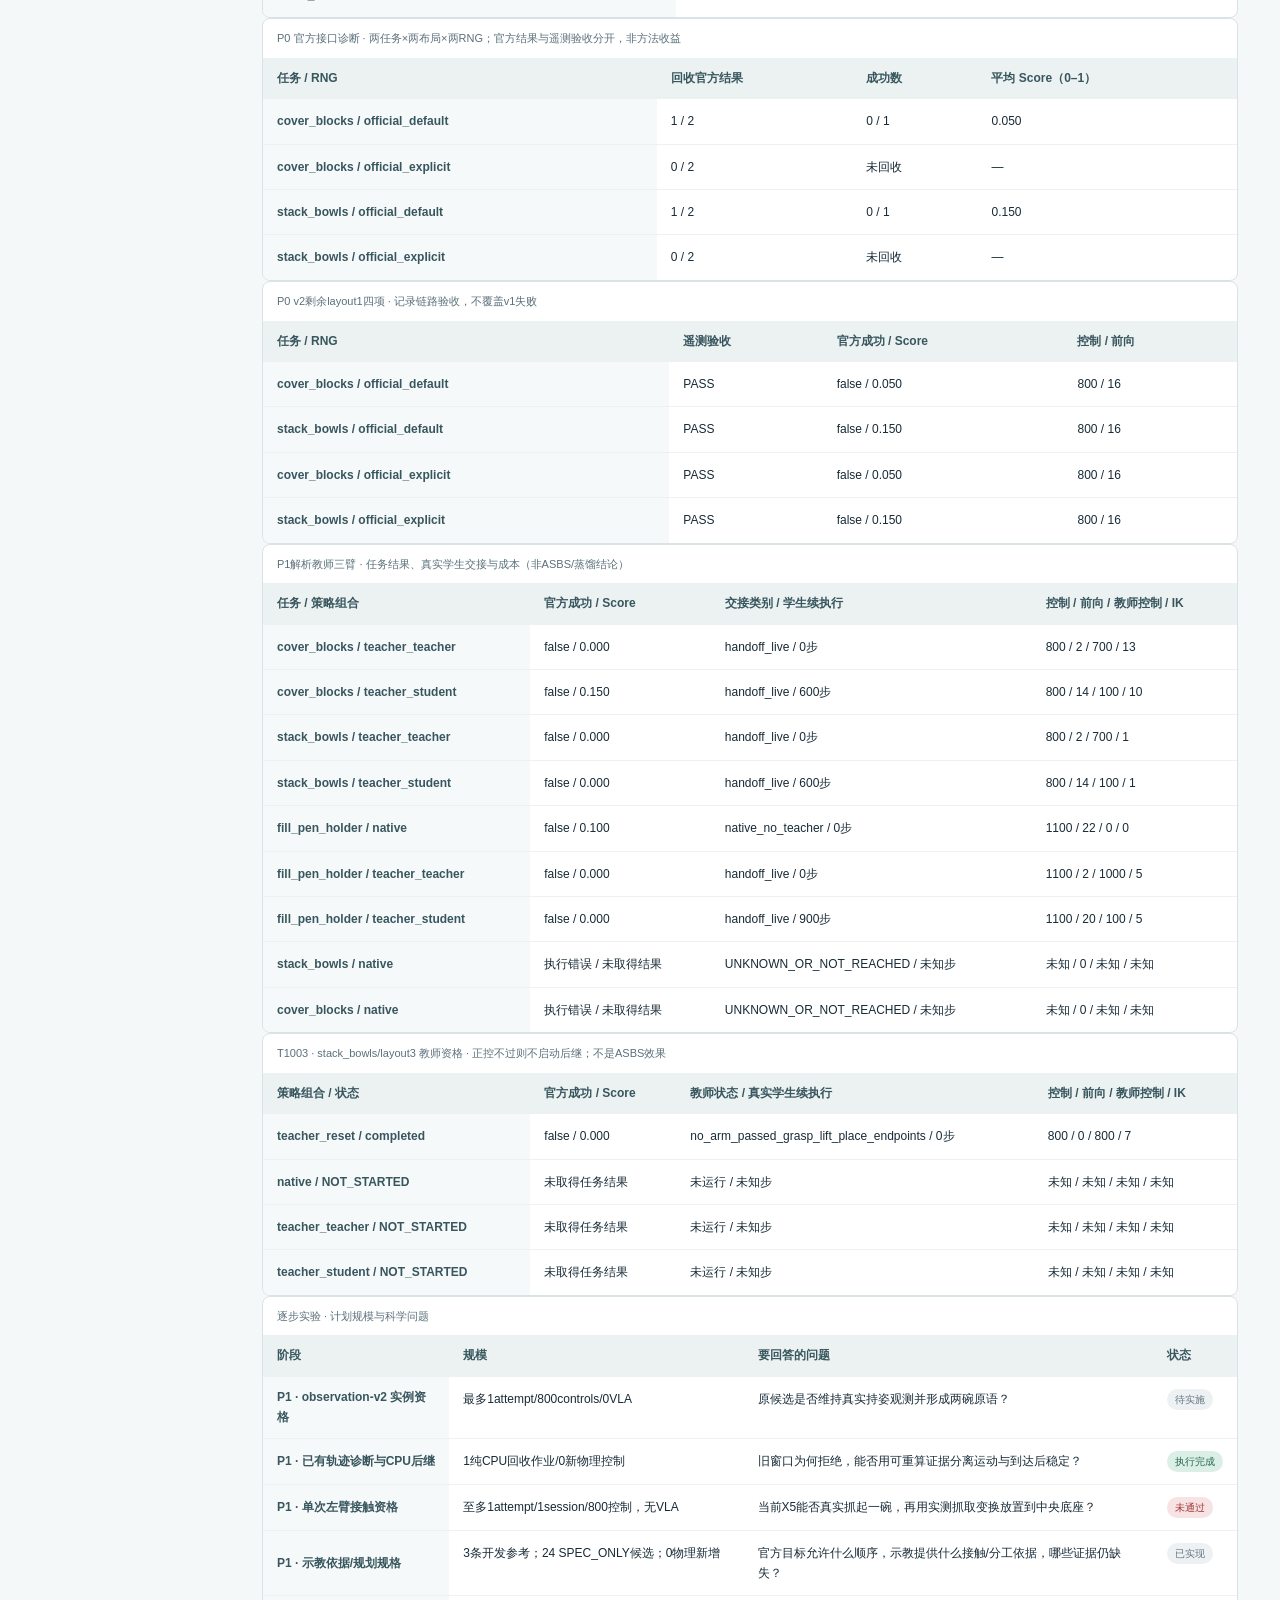
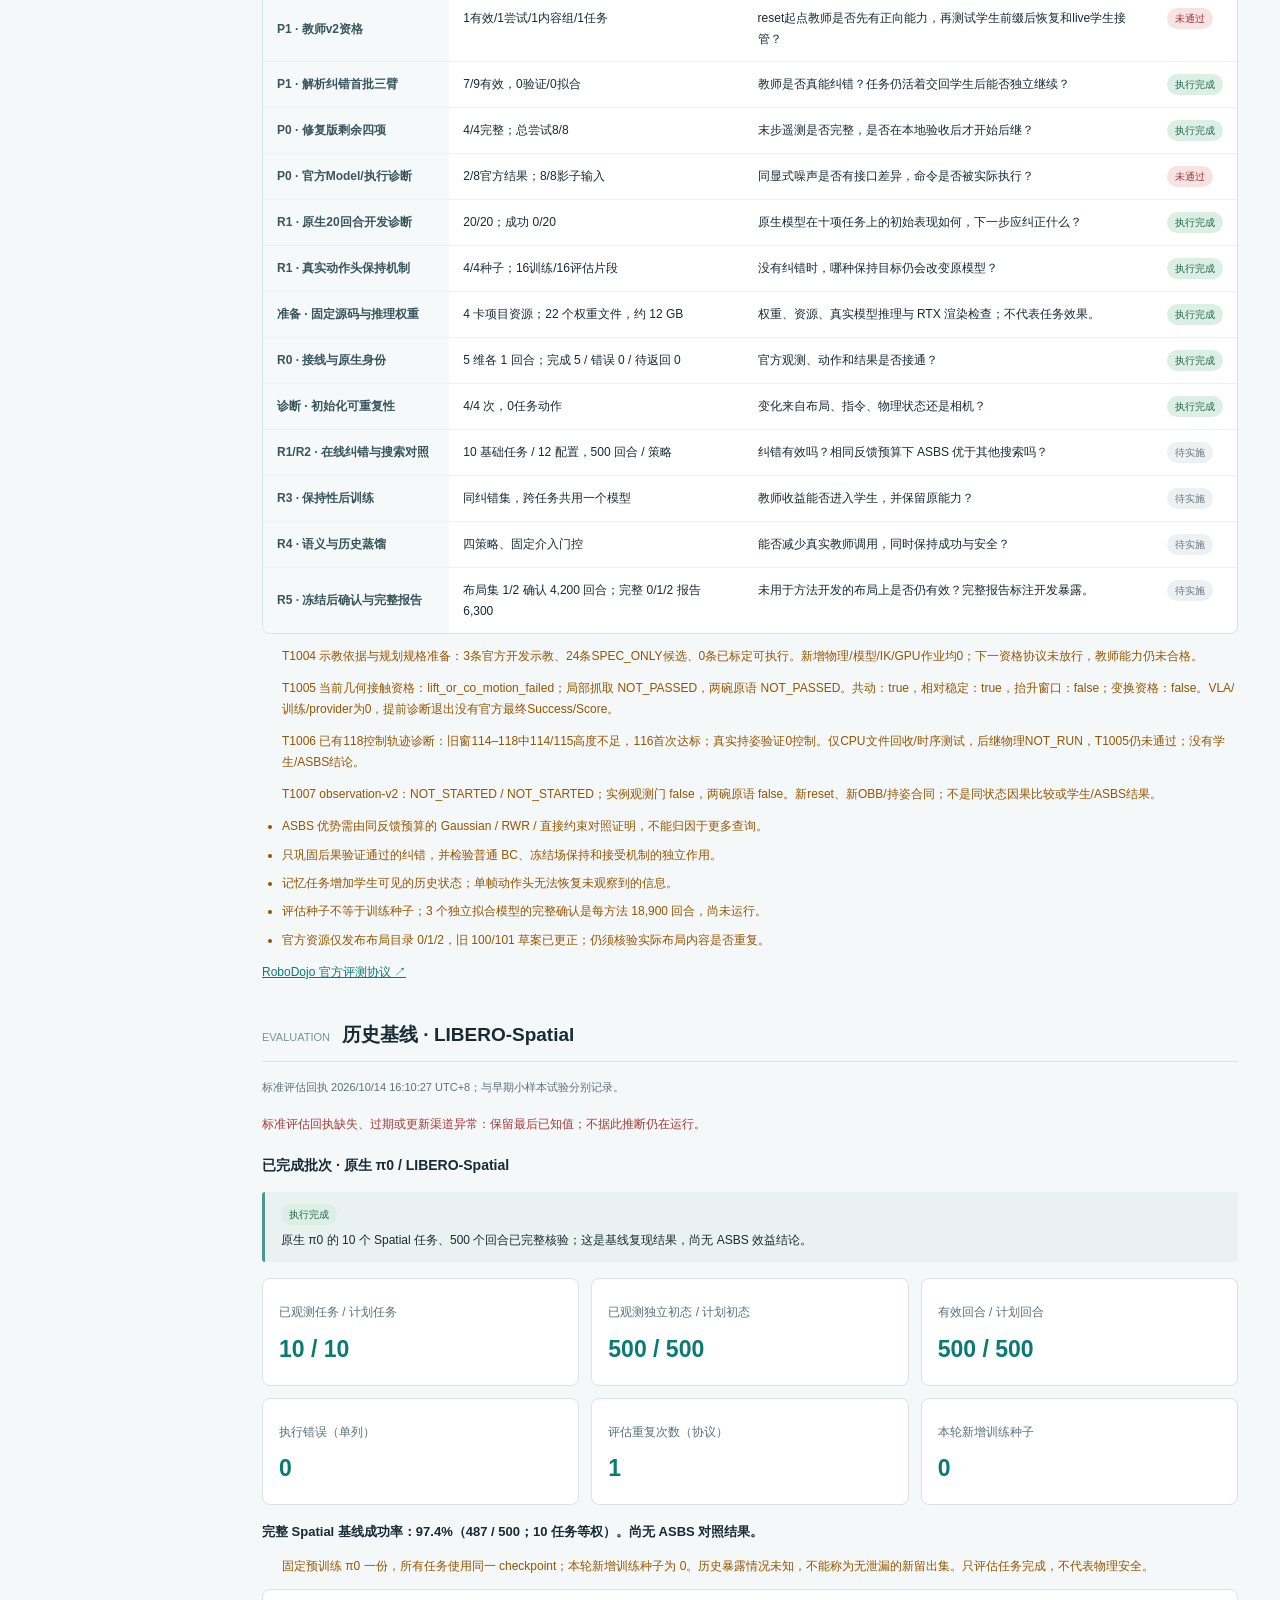
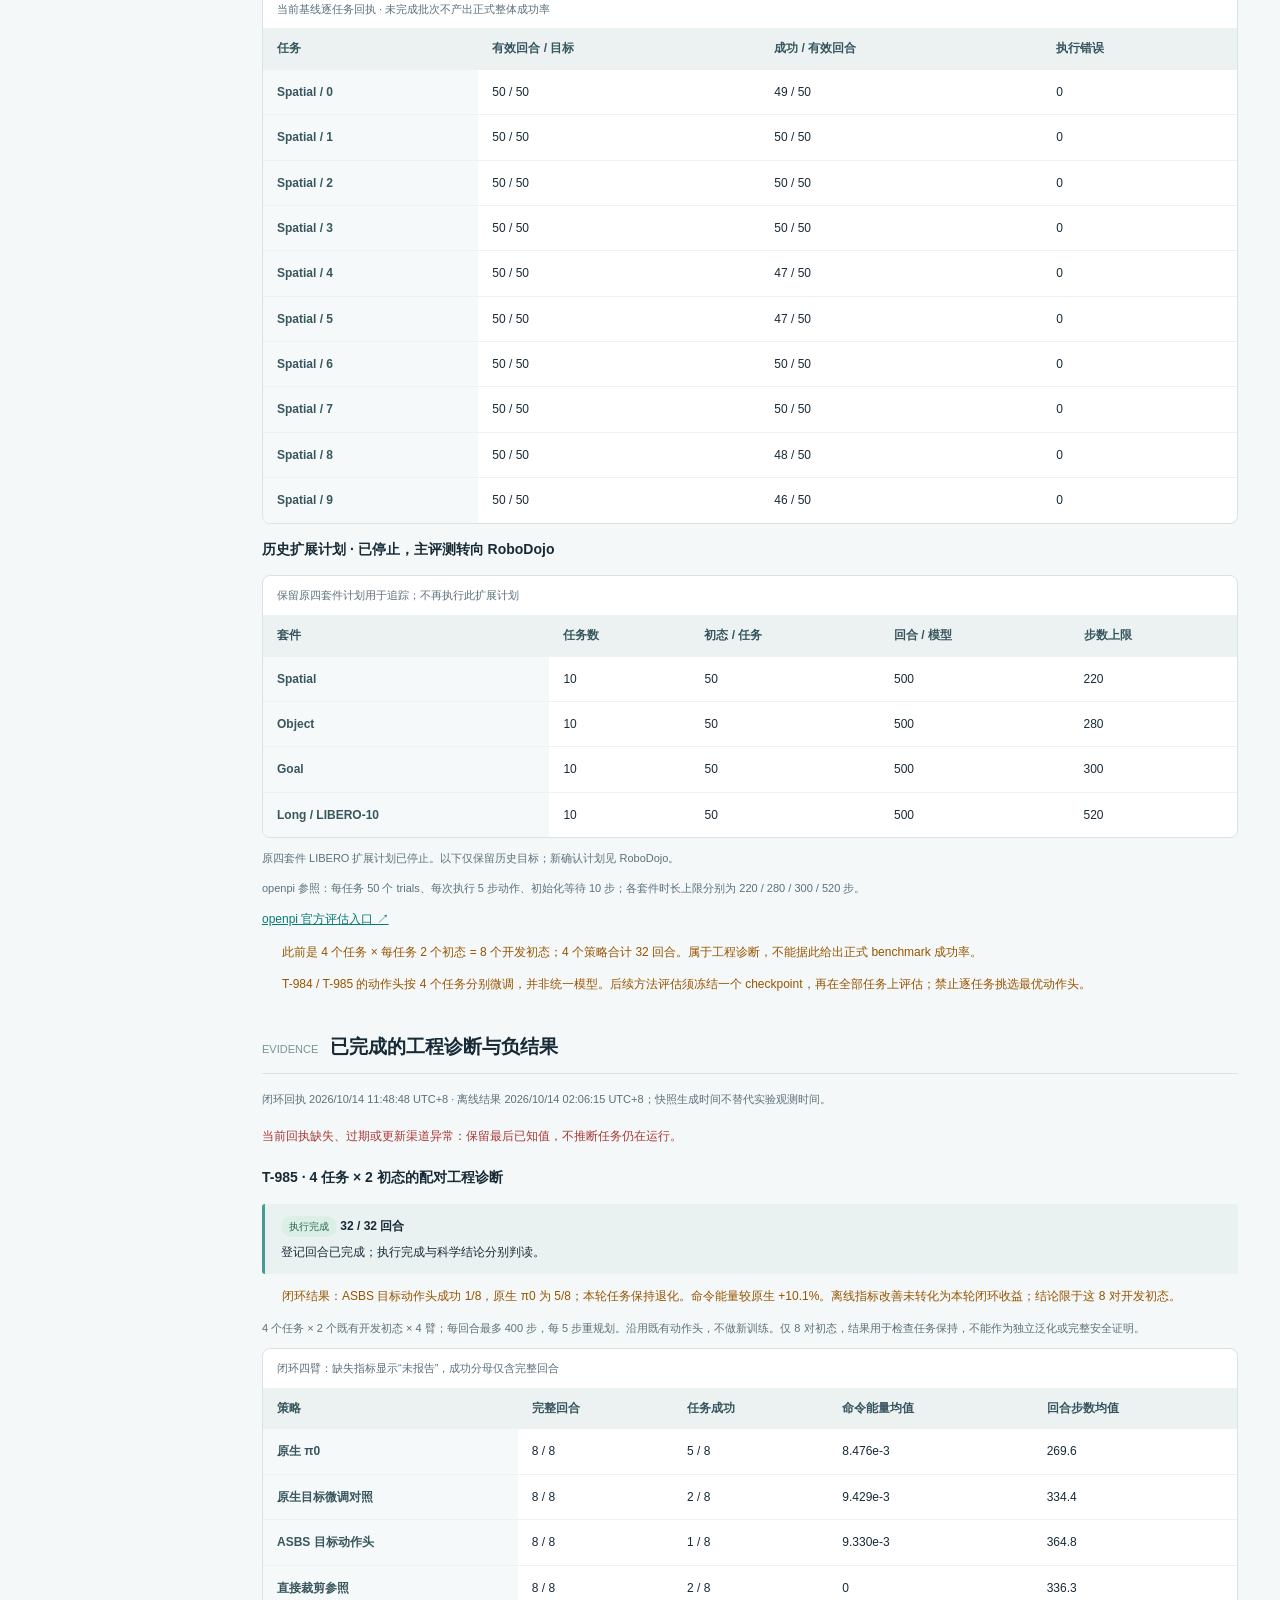
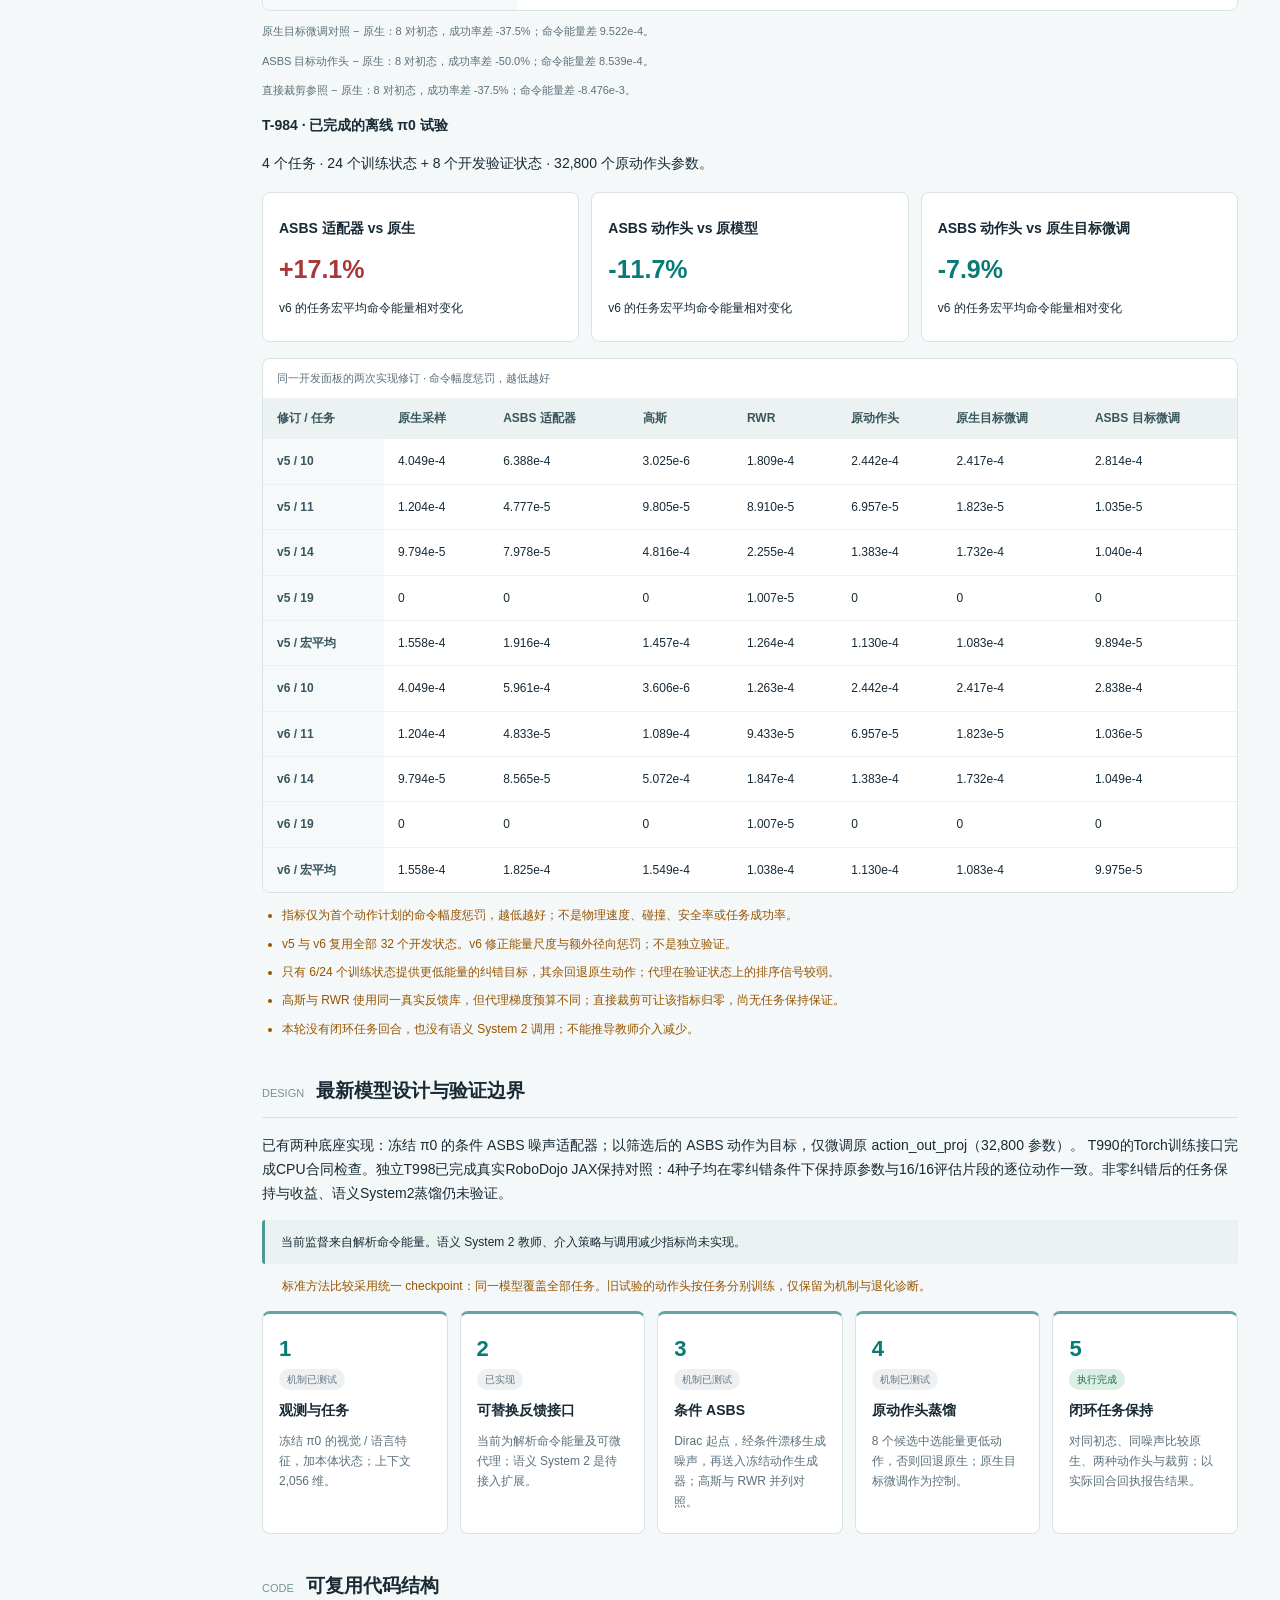
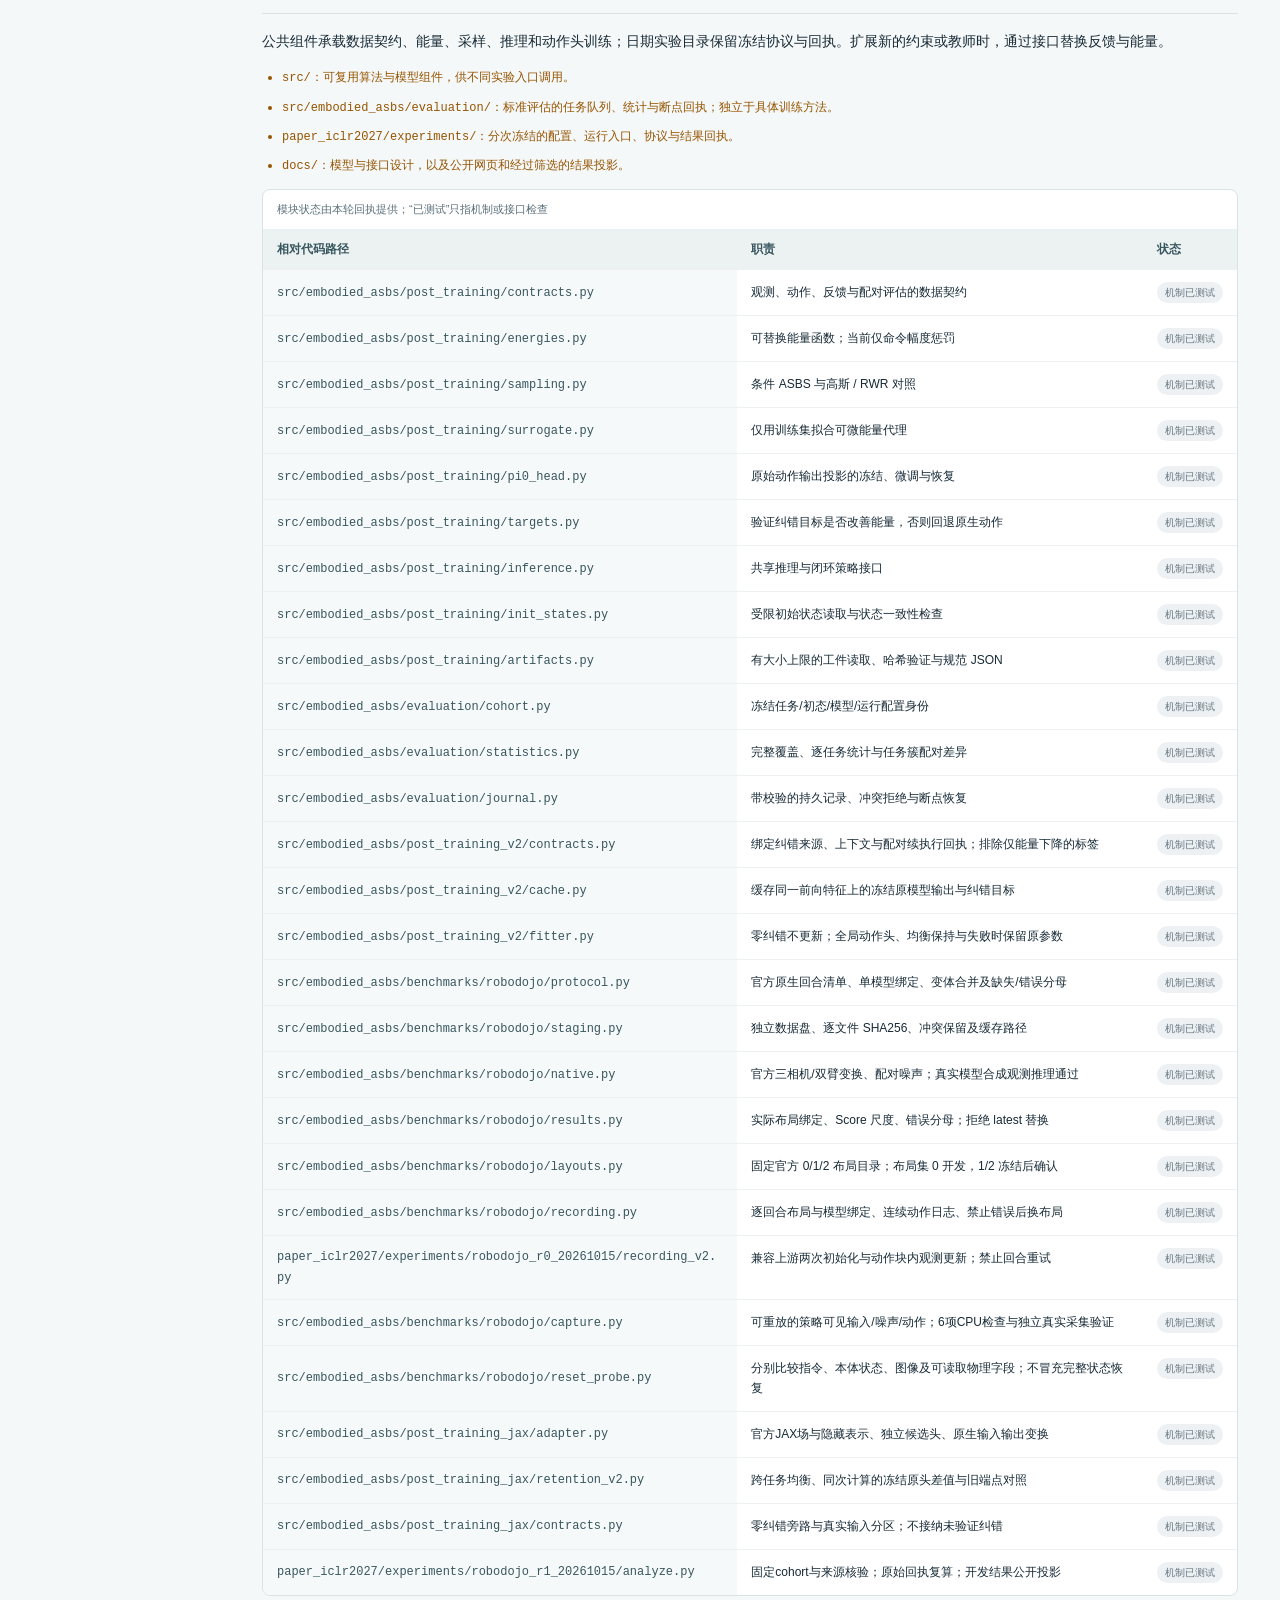
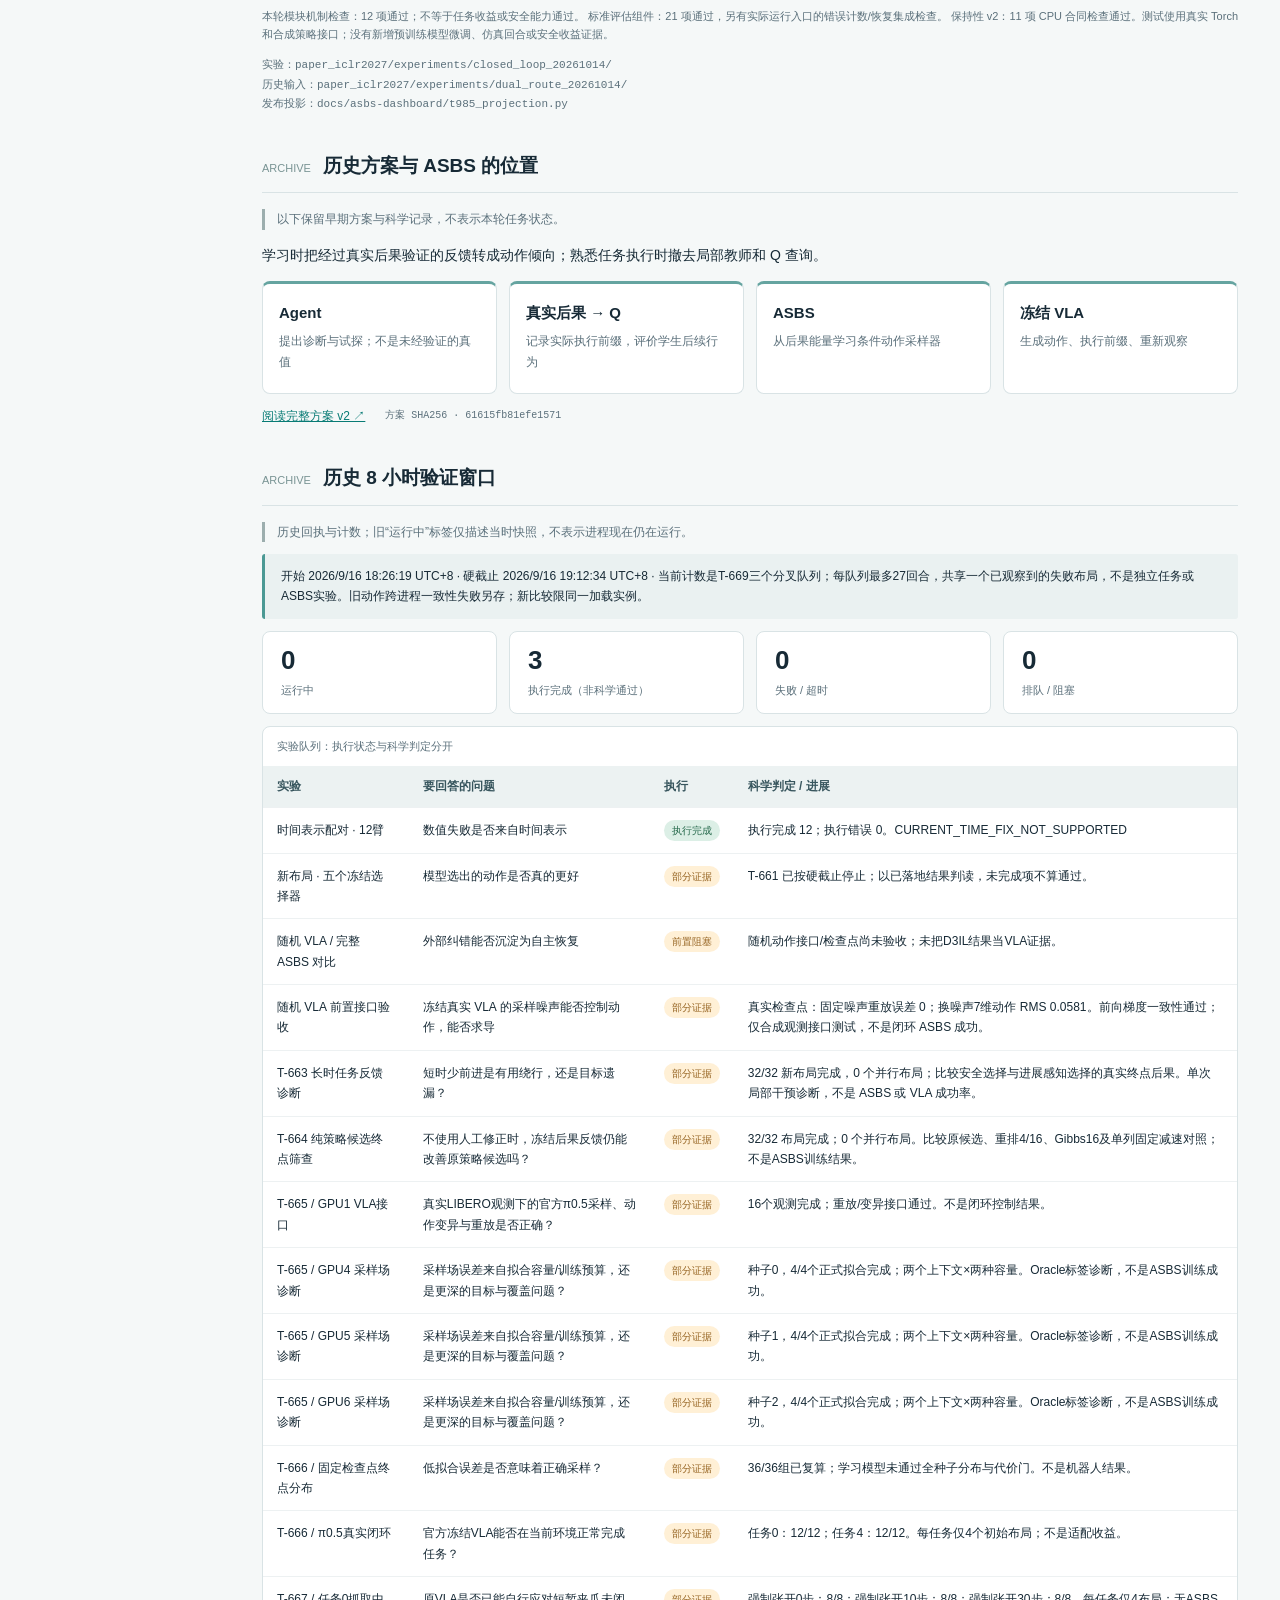
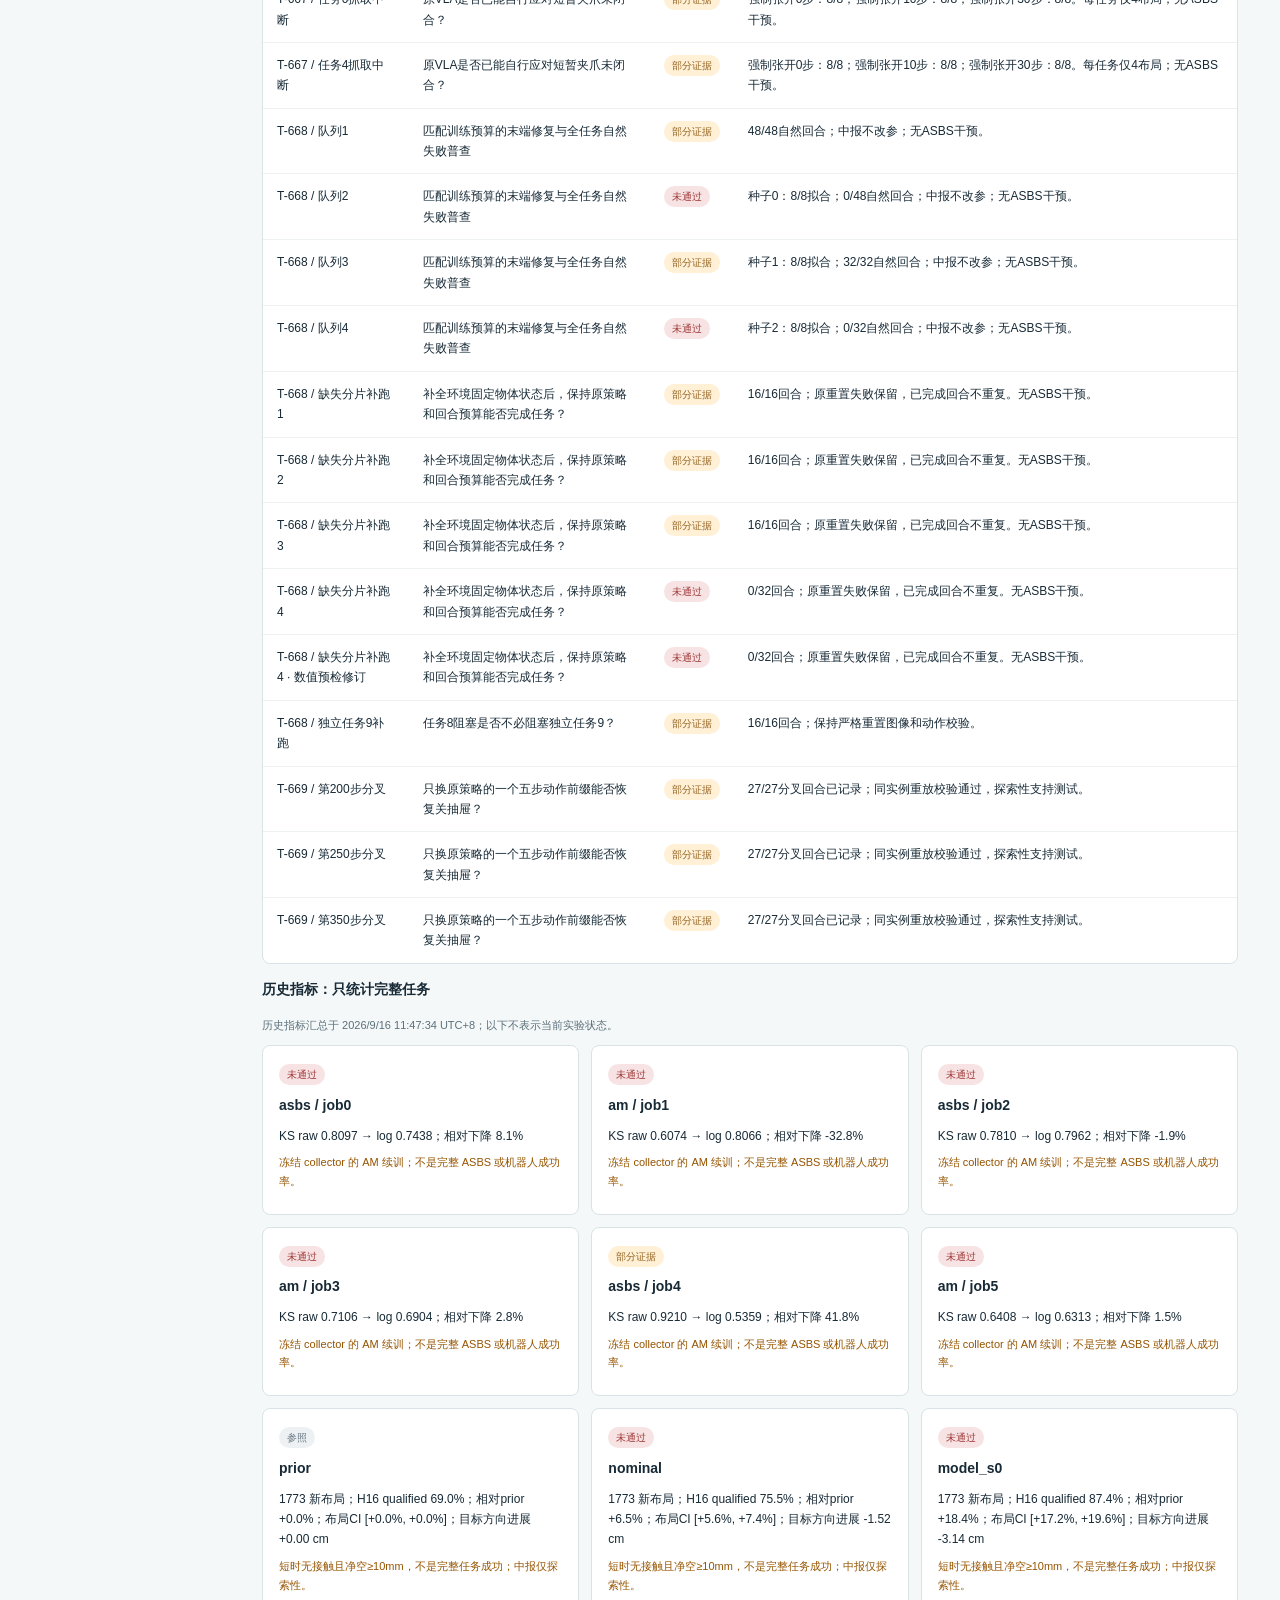
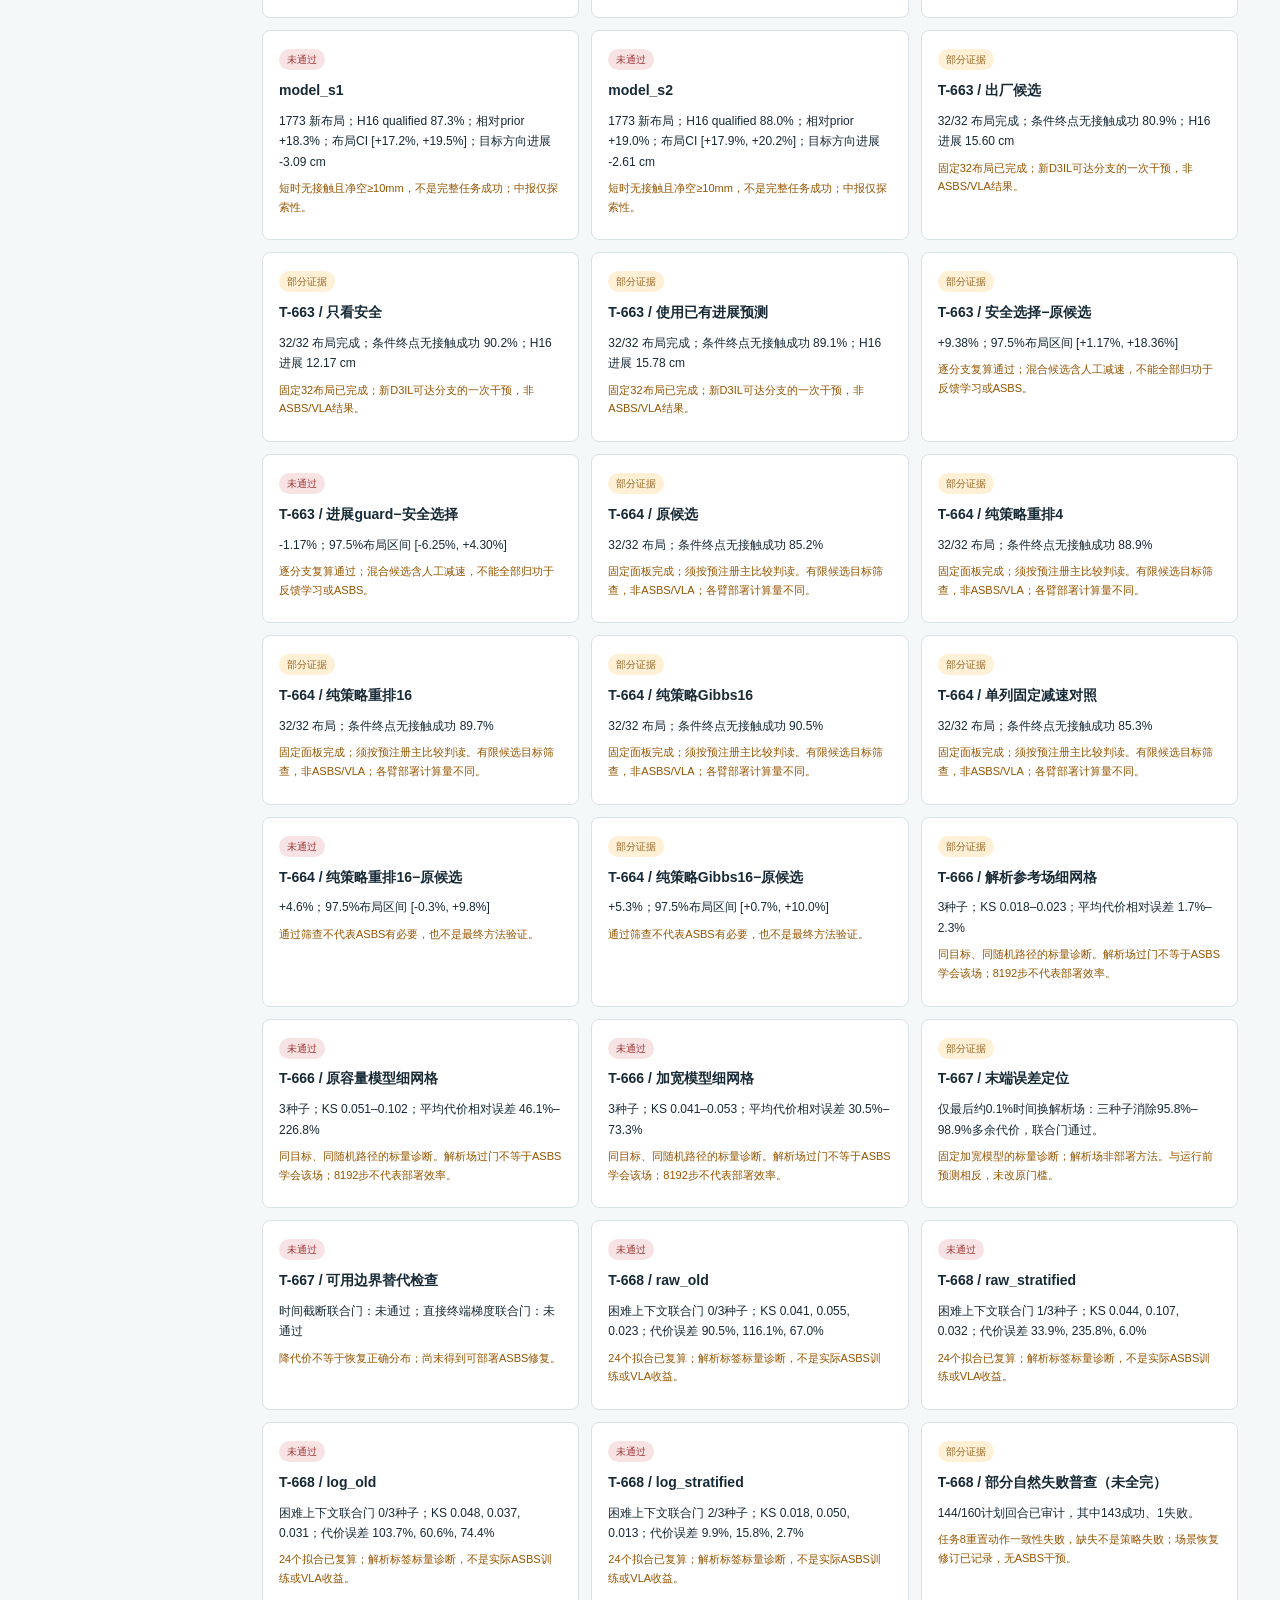
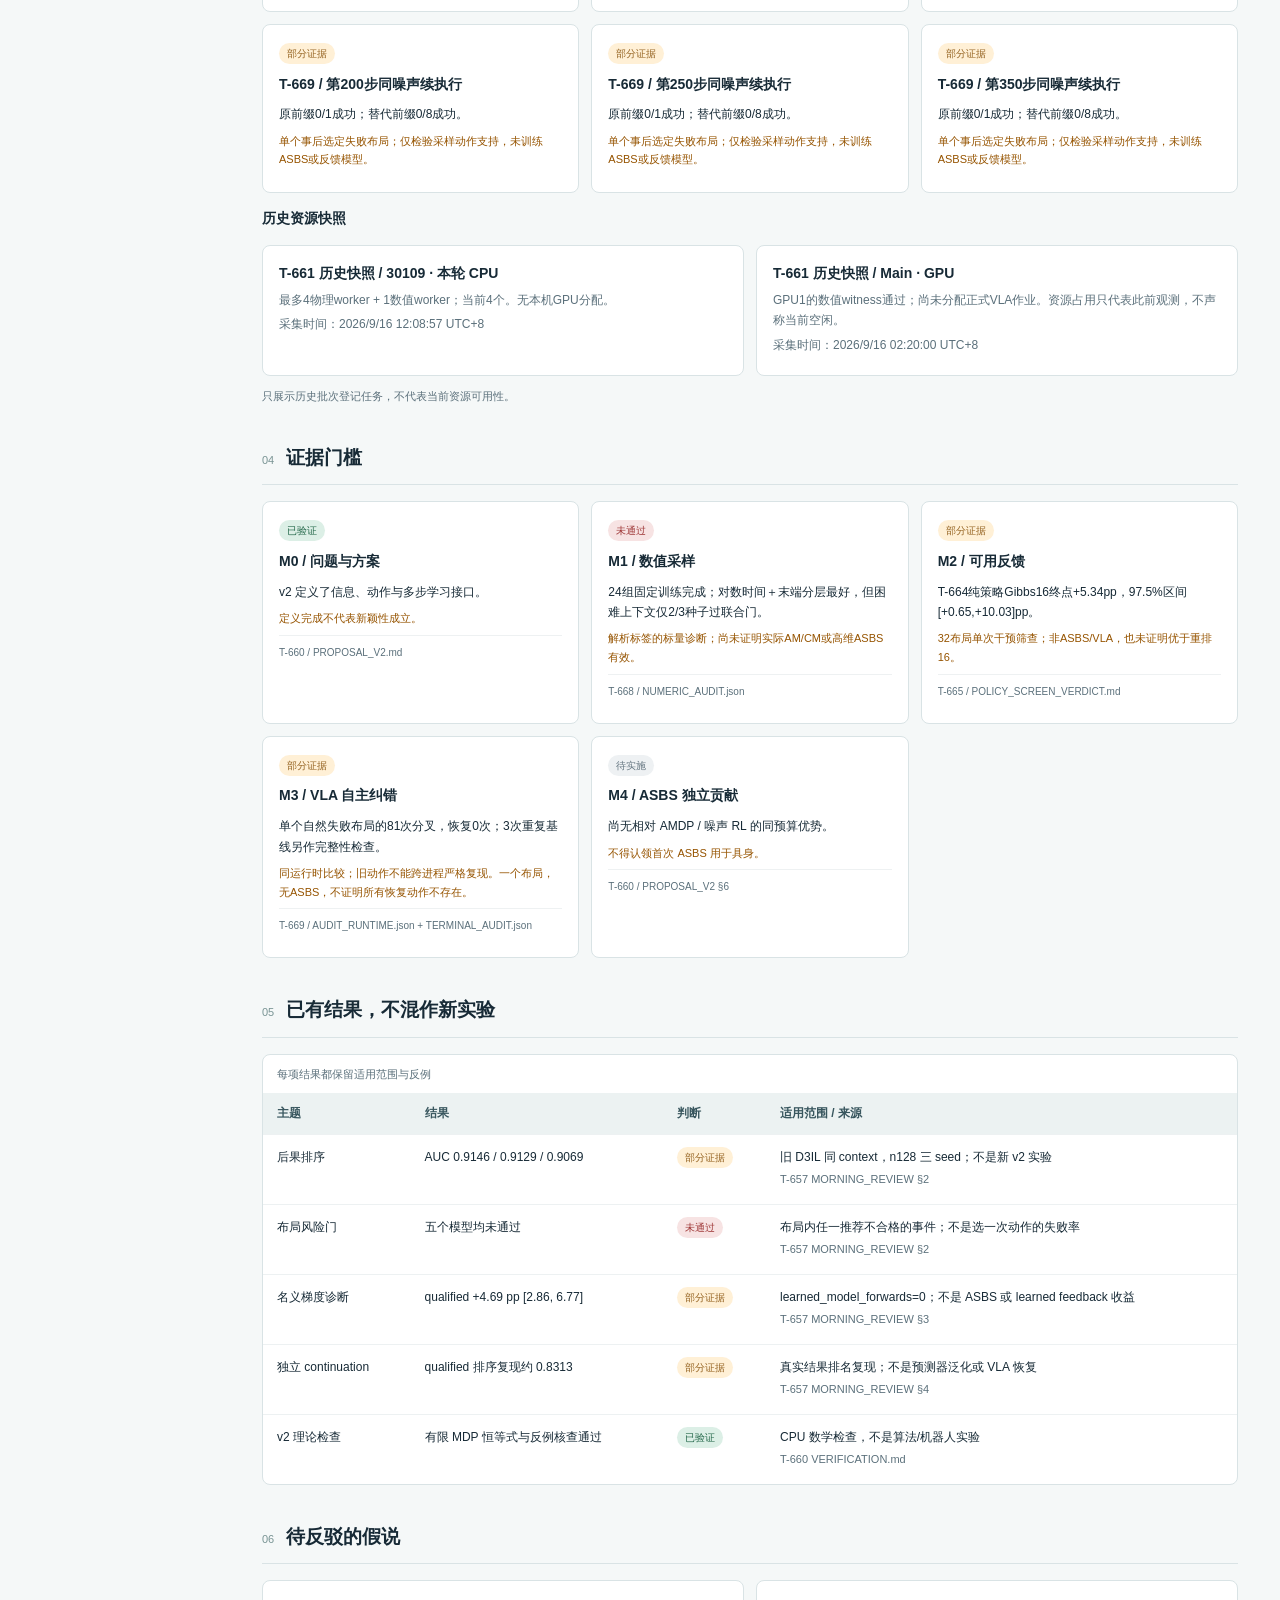
==== commit ab19ef82: "feat(dashboard): publish single observation-v2 qualification Refs: T-989 Refs: T-990 Refs: T-993 Ref" ====
--- a/index.html
+++ b/index.html
@@ -48,6 +48,7 @@
         <p id="robodojo-demo-plan-summary" class="research-boundaries"></p>
         <p id="robodojo-contact-summary" class="research-boundaries"></p>
         <p id="robodojo-contact-diagnosis" class="research-boundaries"></p>
+        <p id="robodojo-contact-observation" class="research-boundaries"></p>
         <ul id="robodojo-hypotheses" class="research-boundaries"></ul>
         <p class="links"><a href="https://robodojo-benchmark.com/doc/usage/quick-evaluation/" rel="noreferrer">RoboDojo 官方评测协议 ↗</a></p>
       </section>
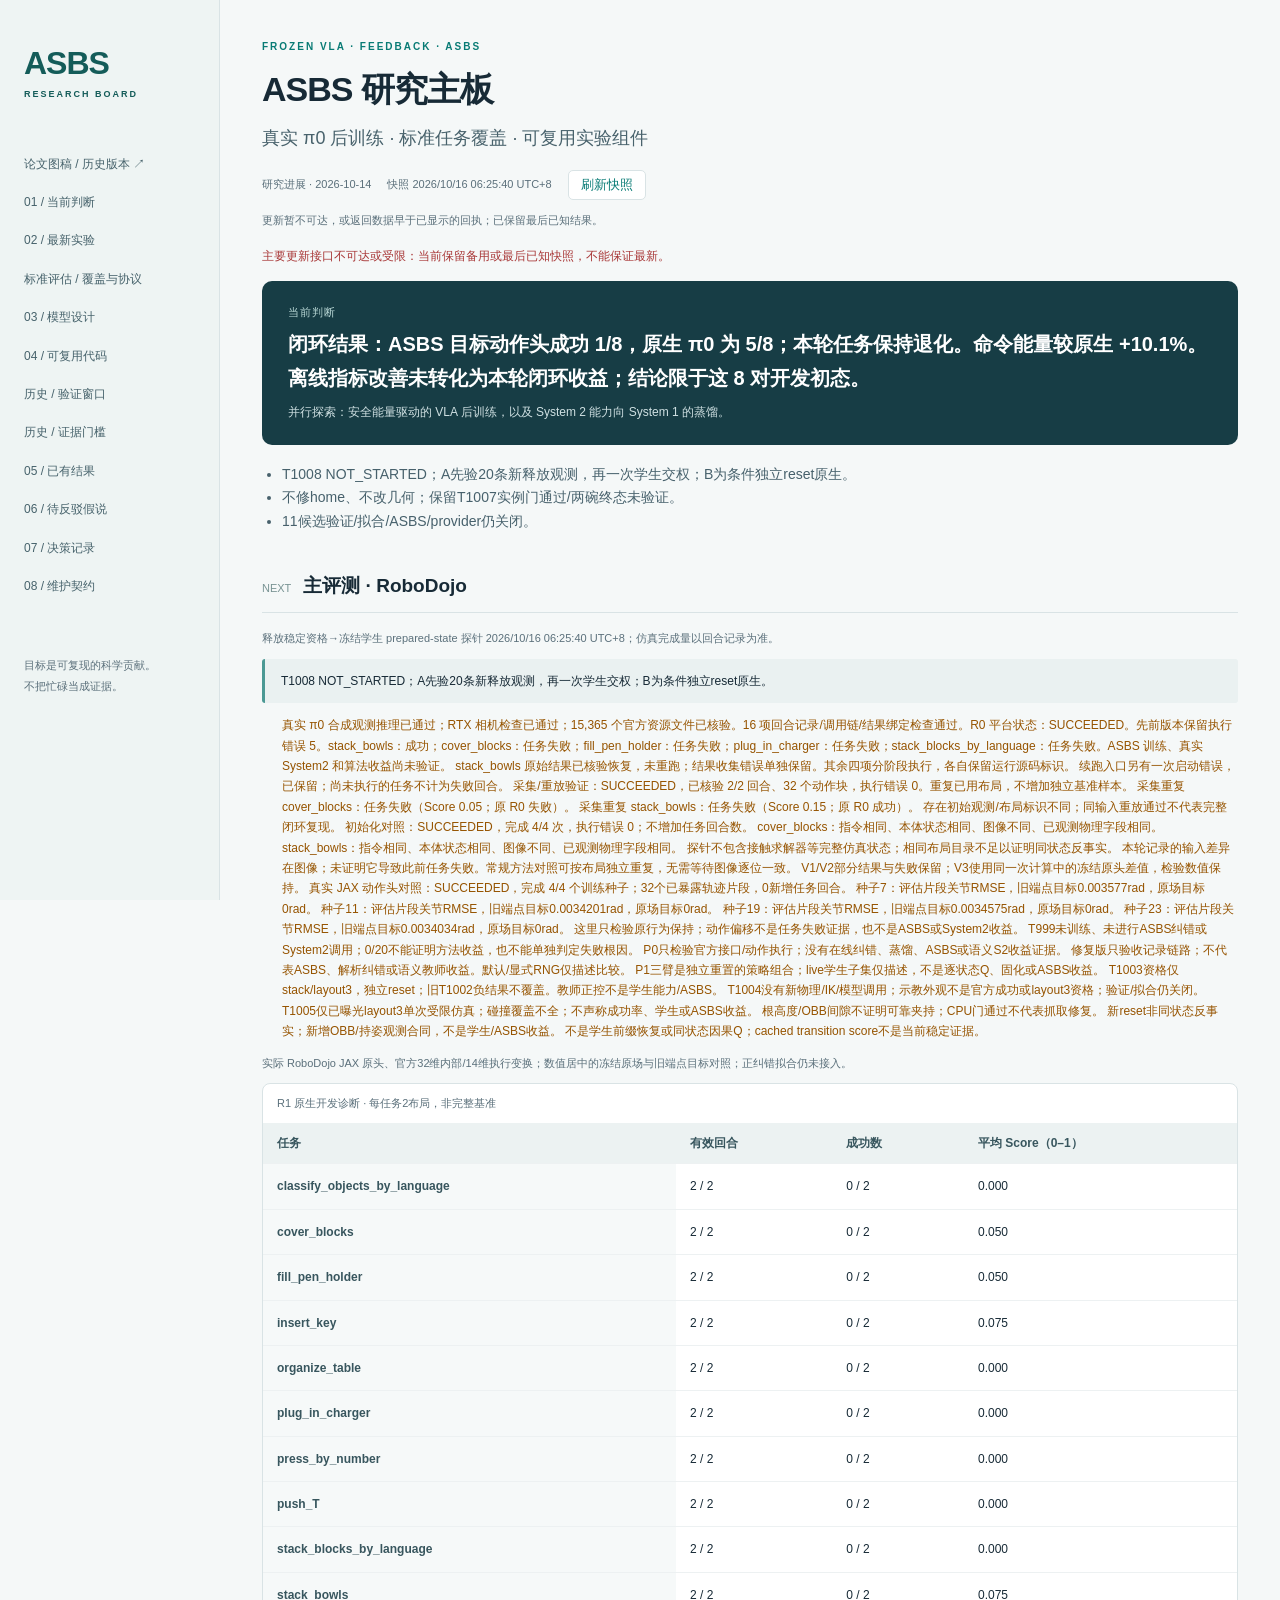
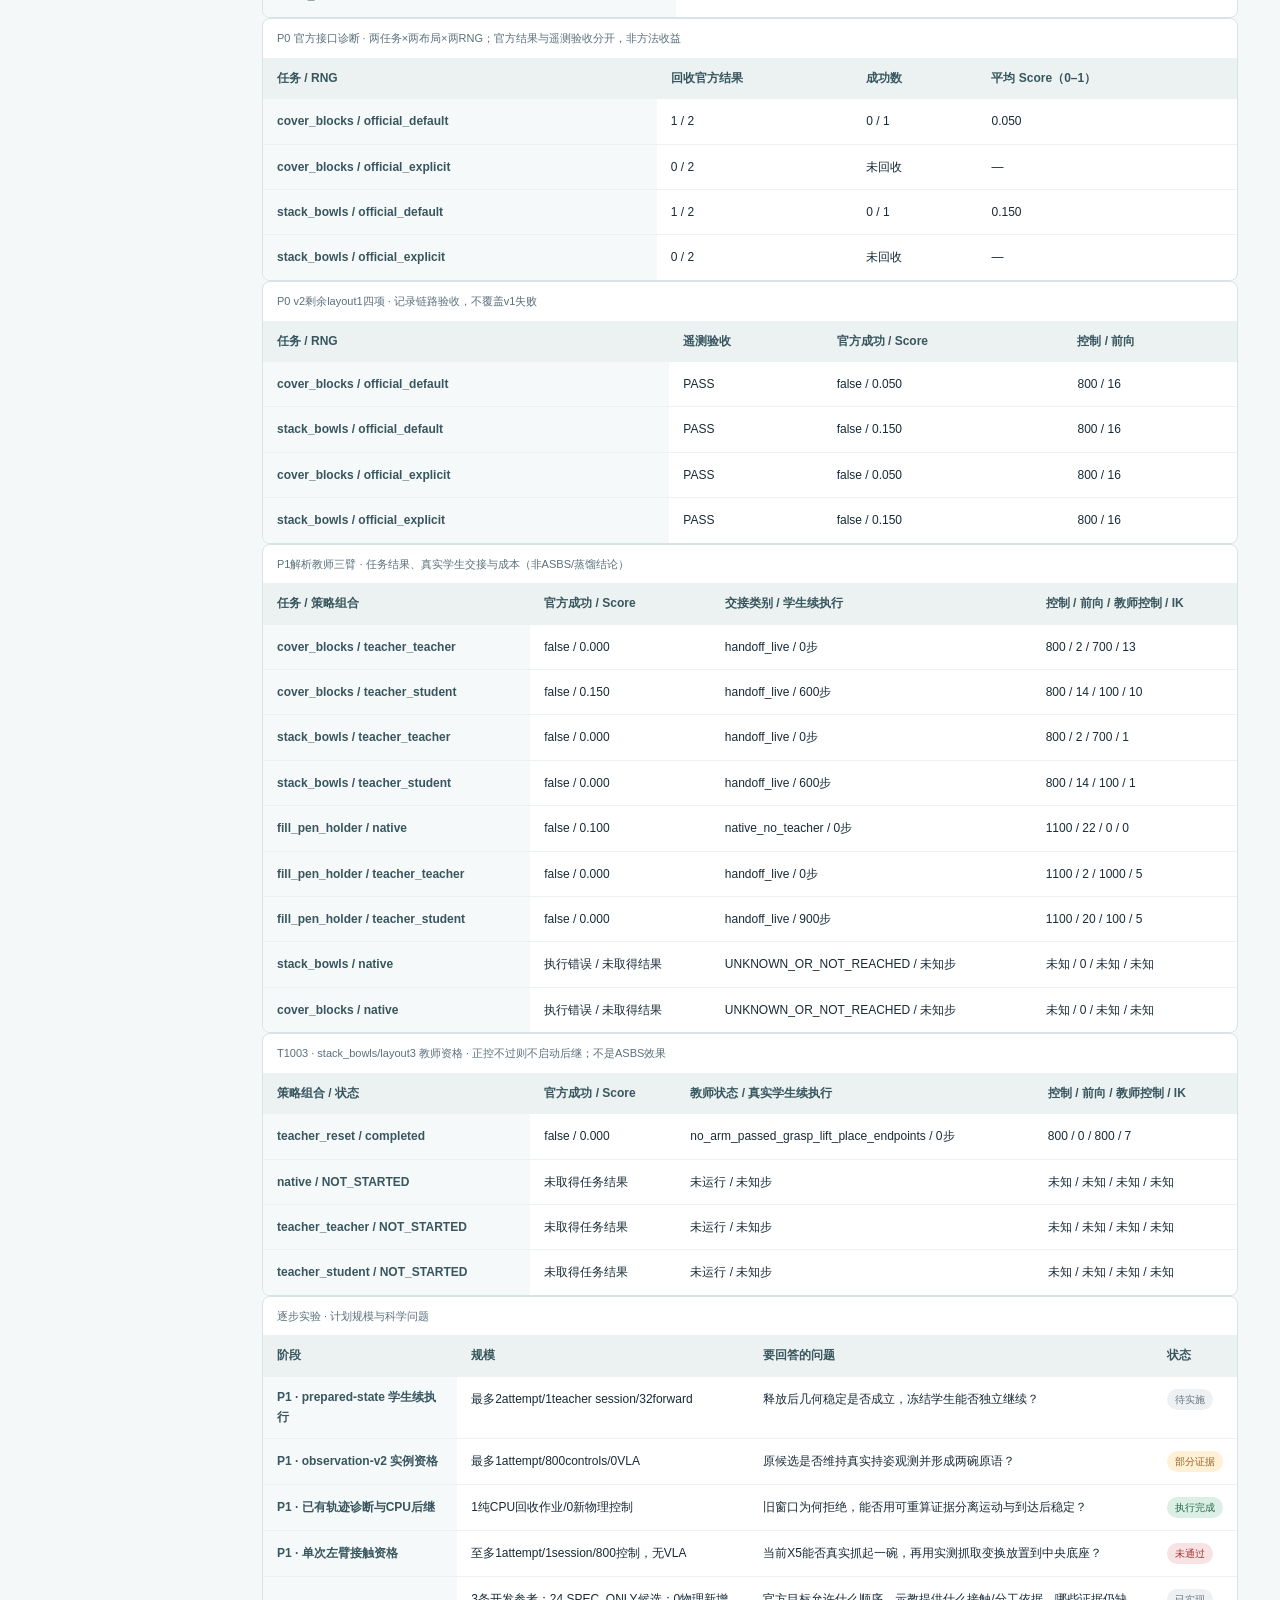
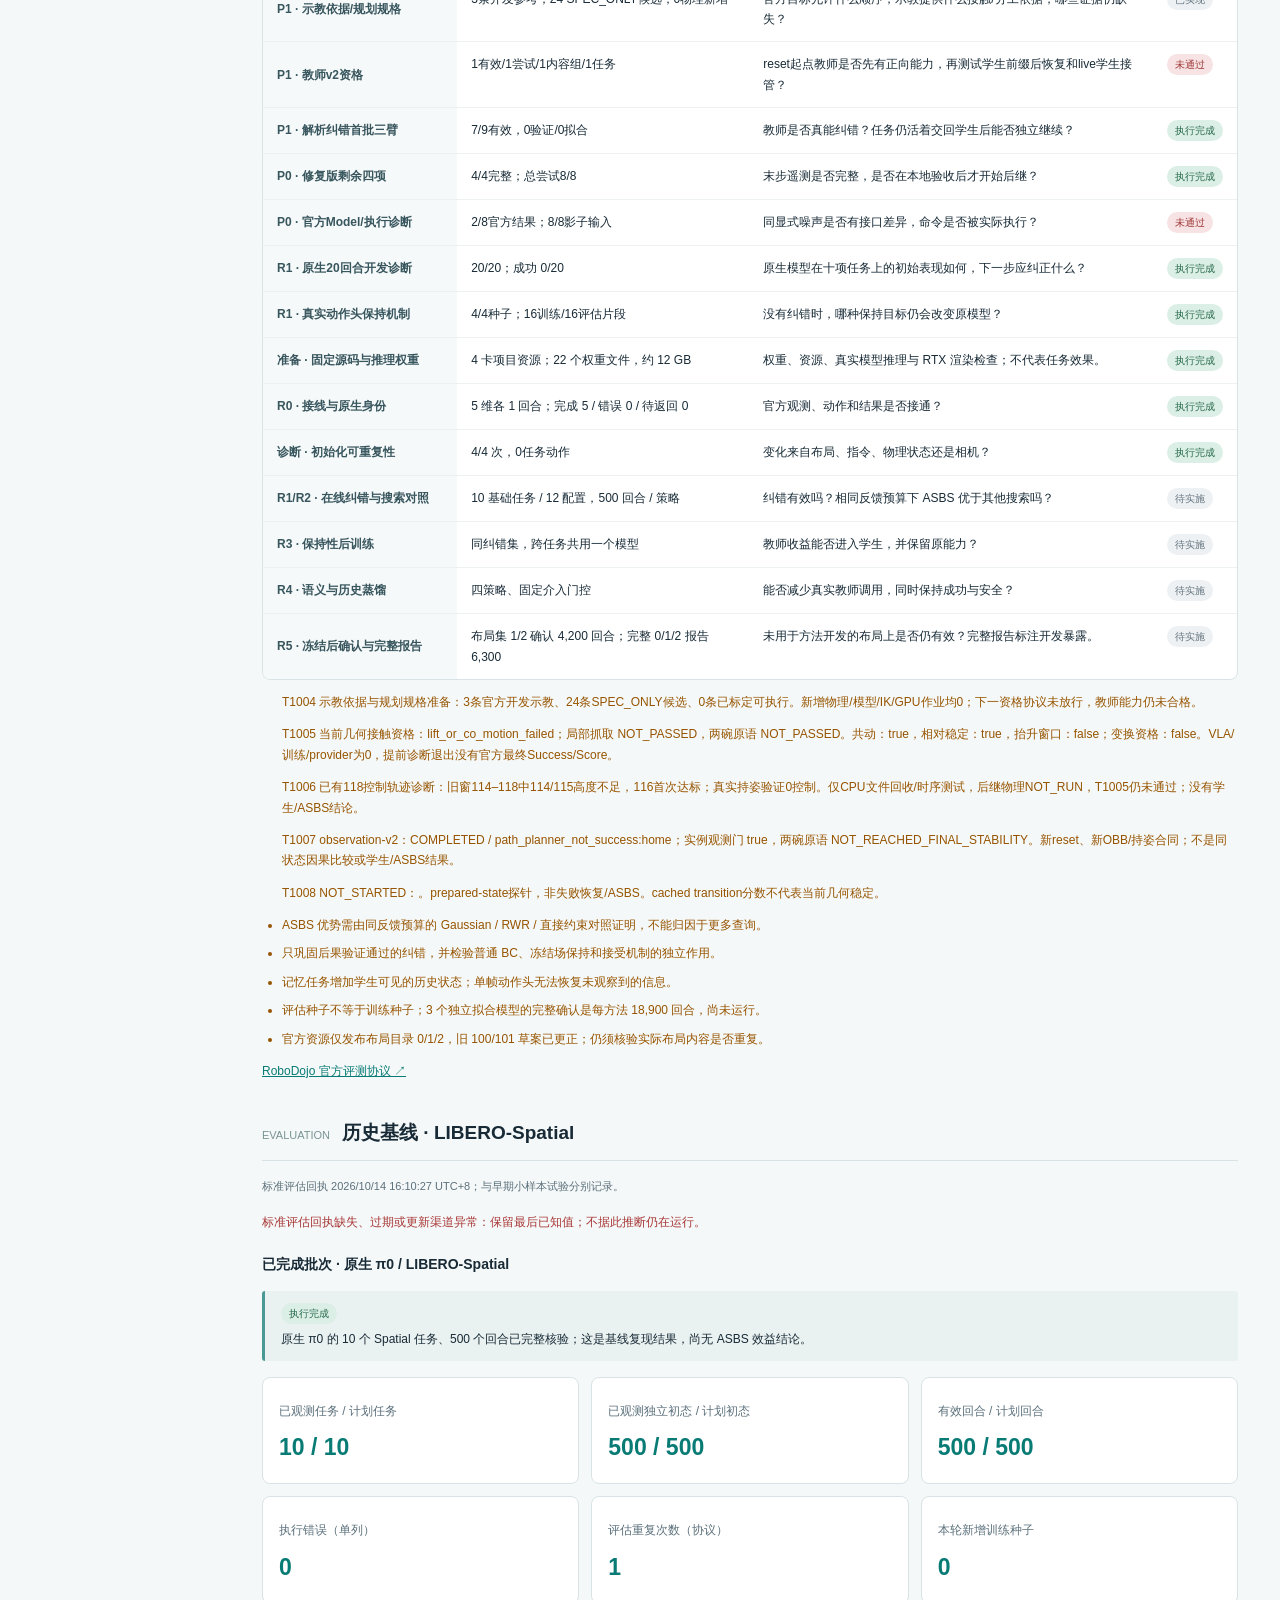
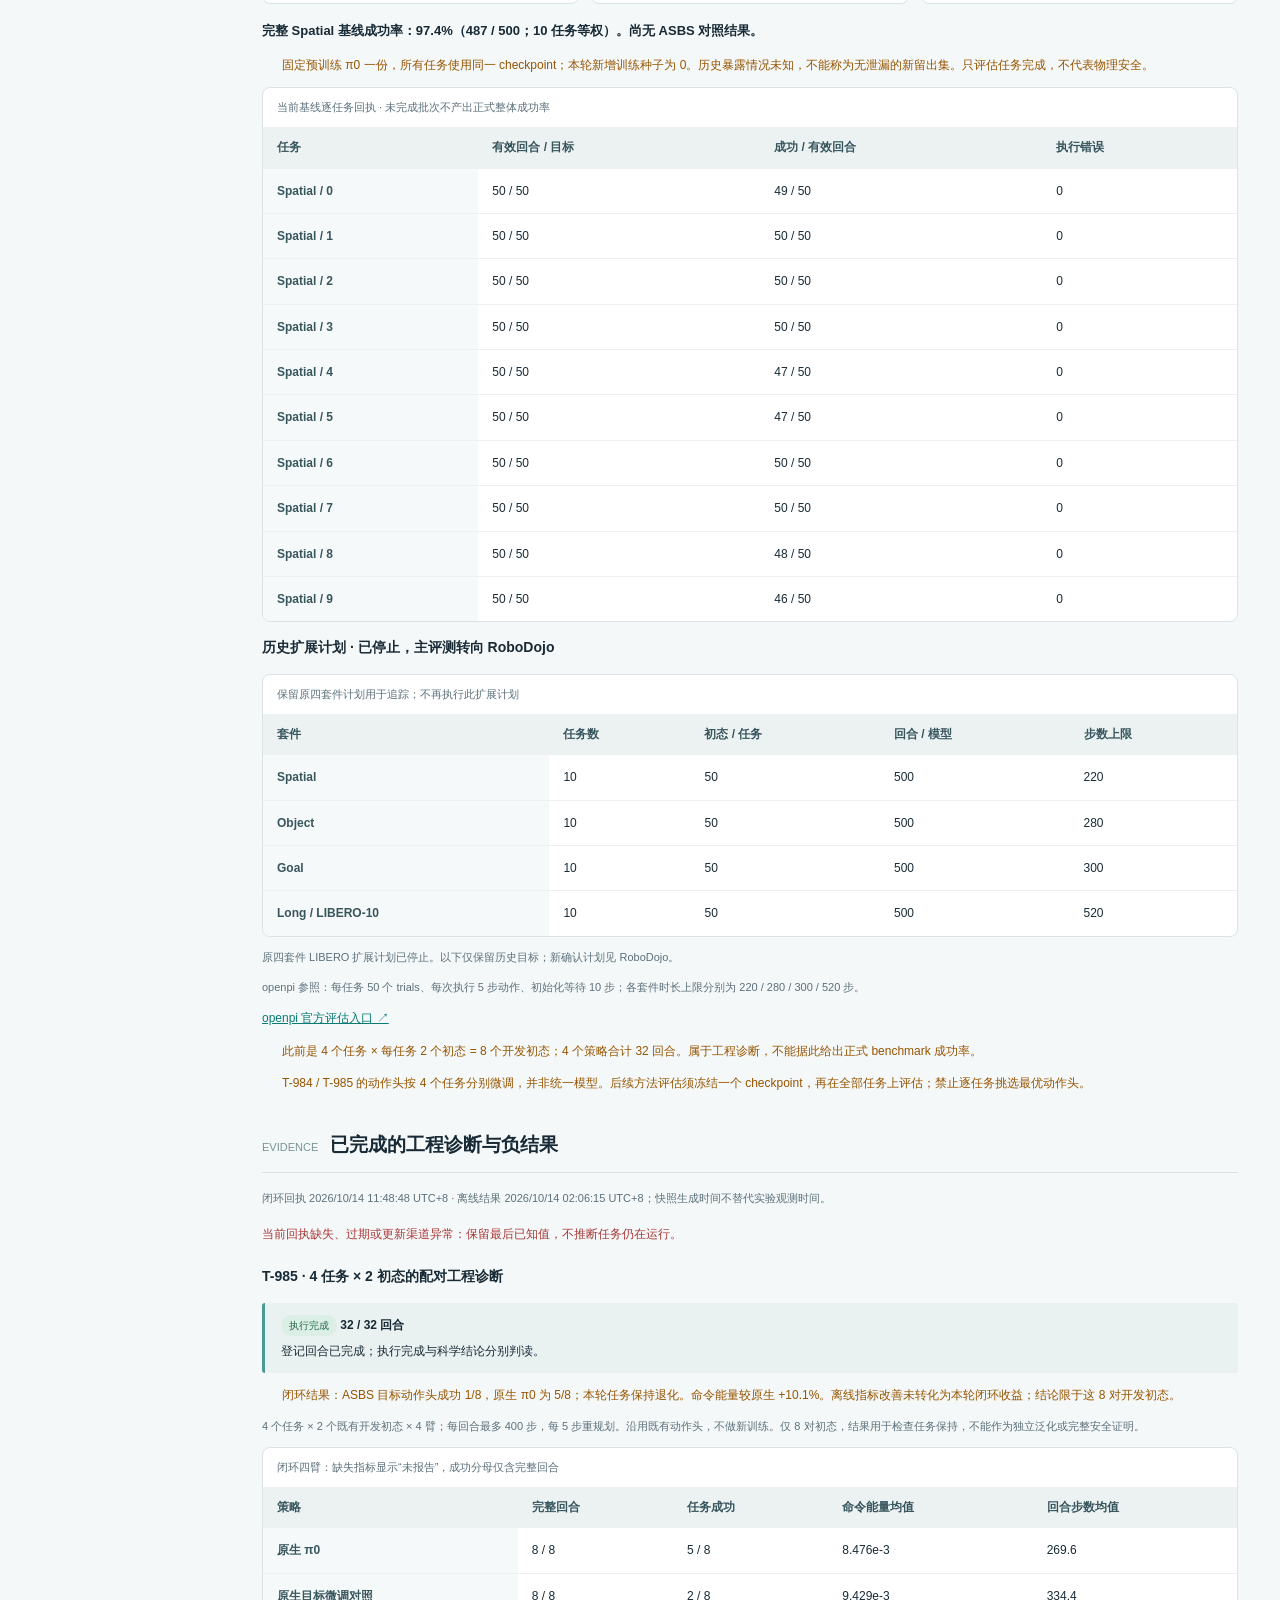
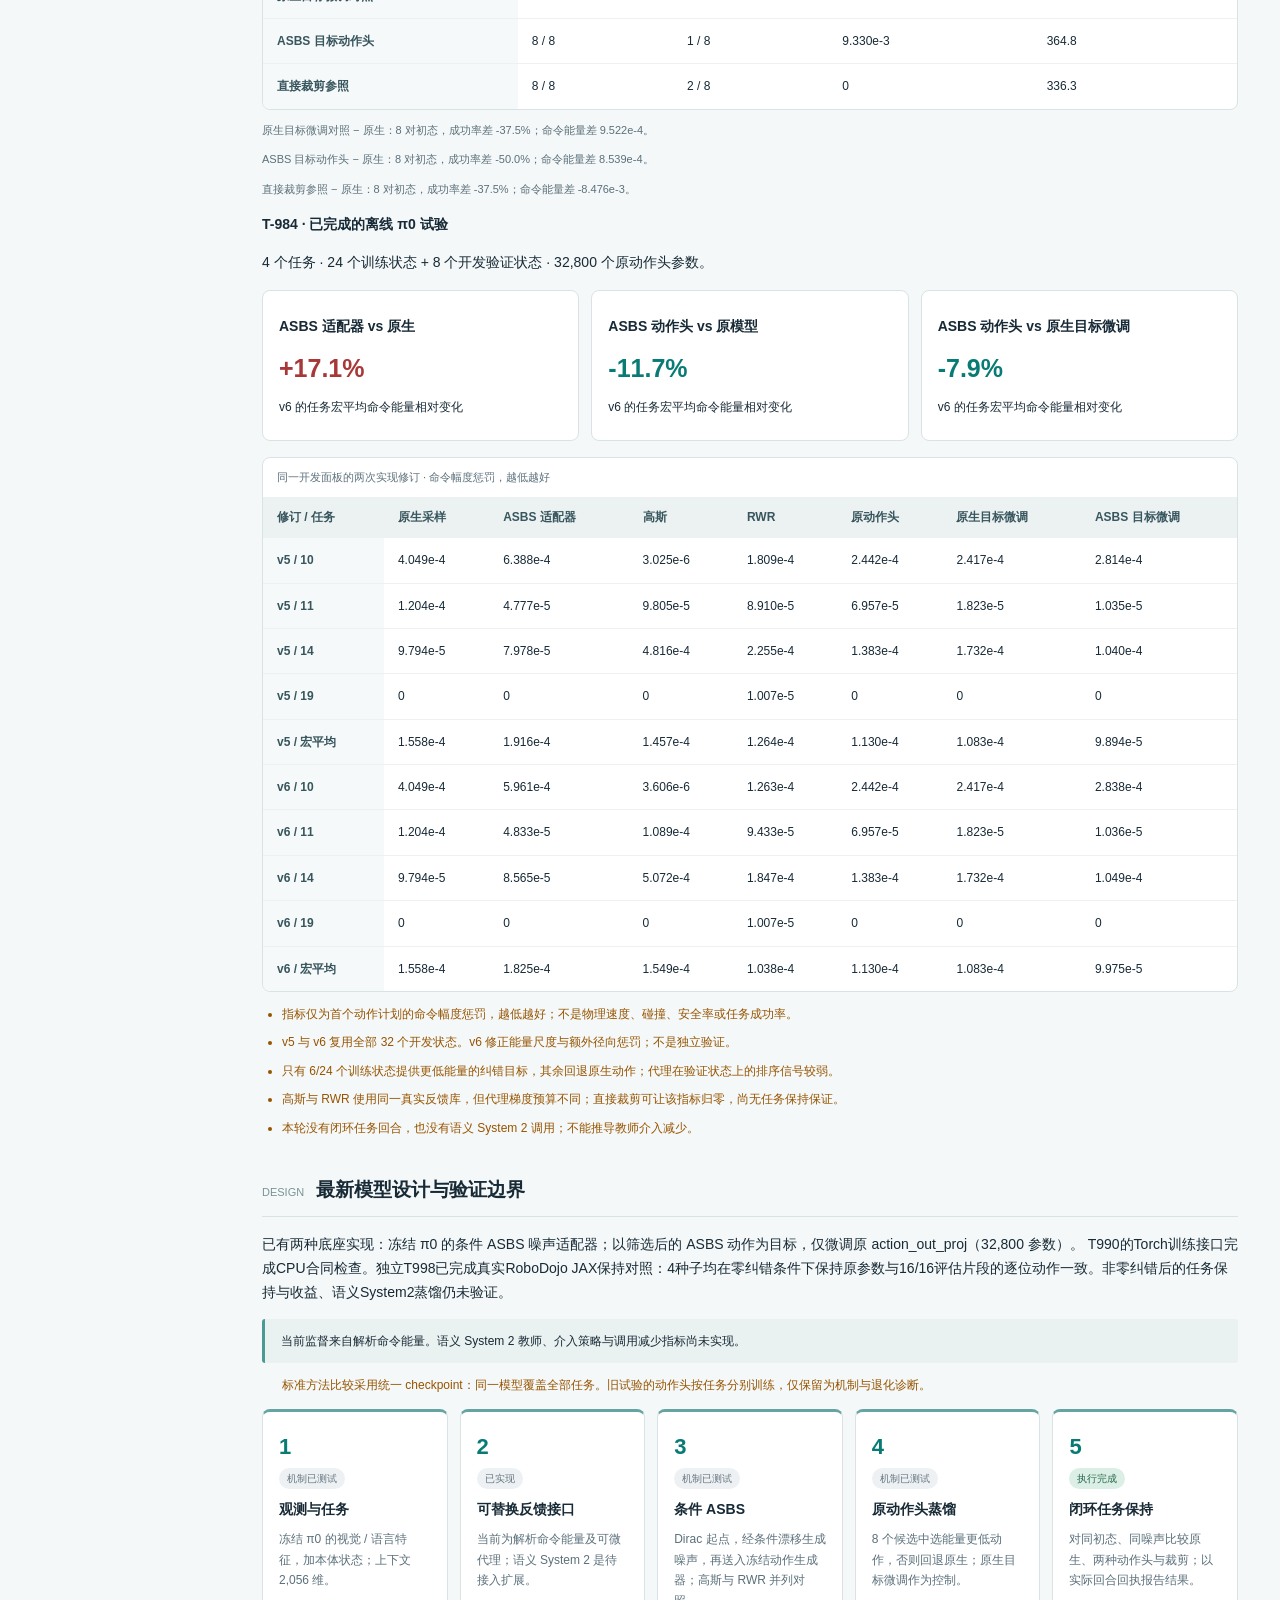
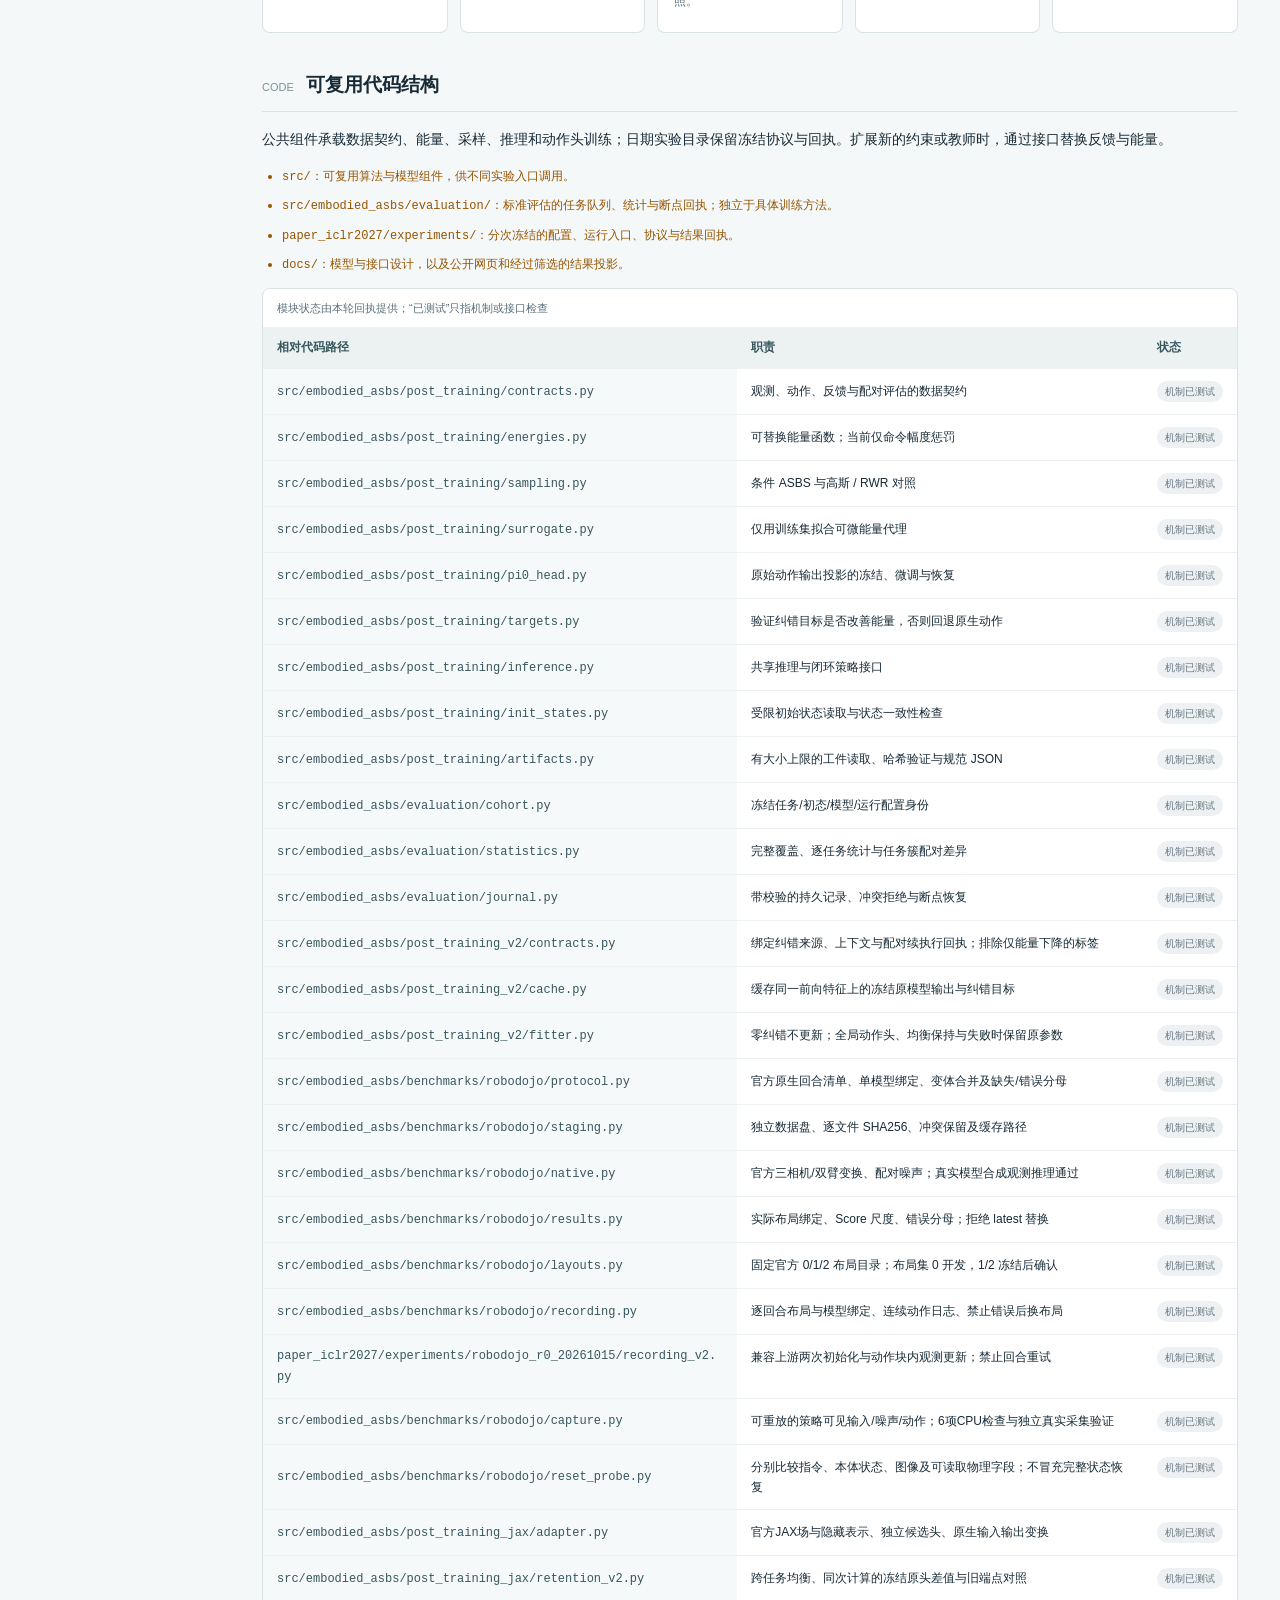
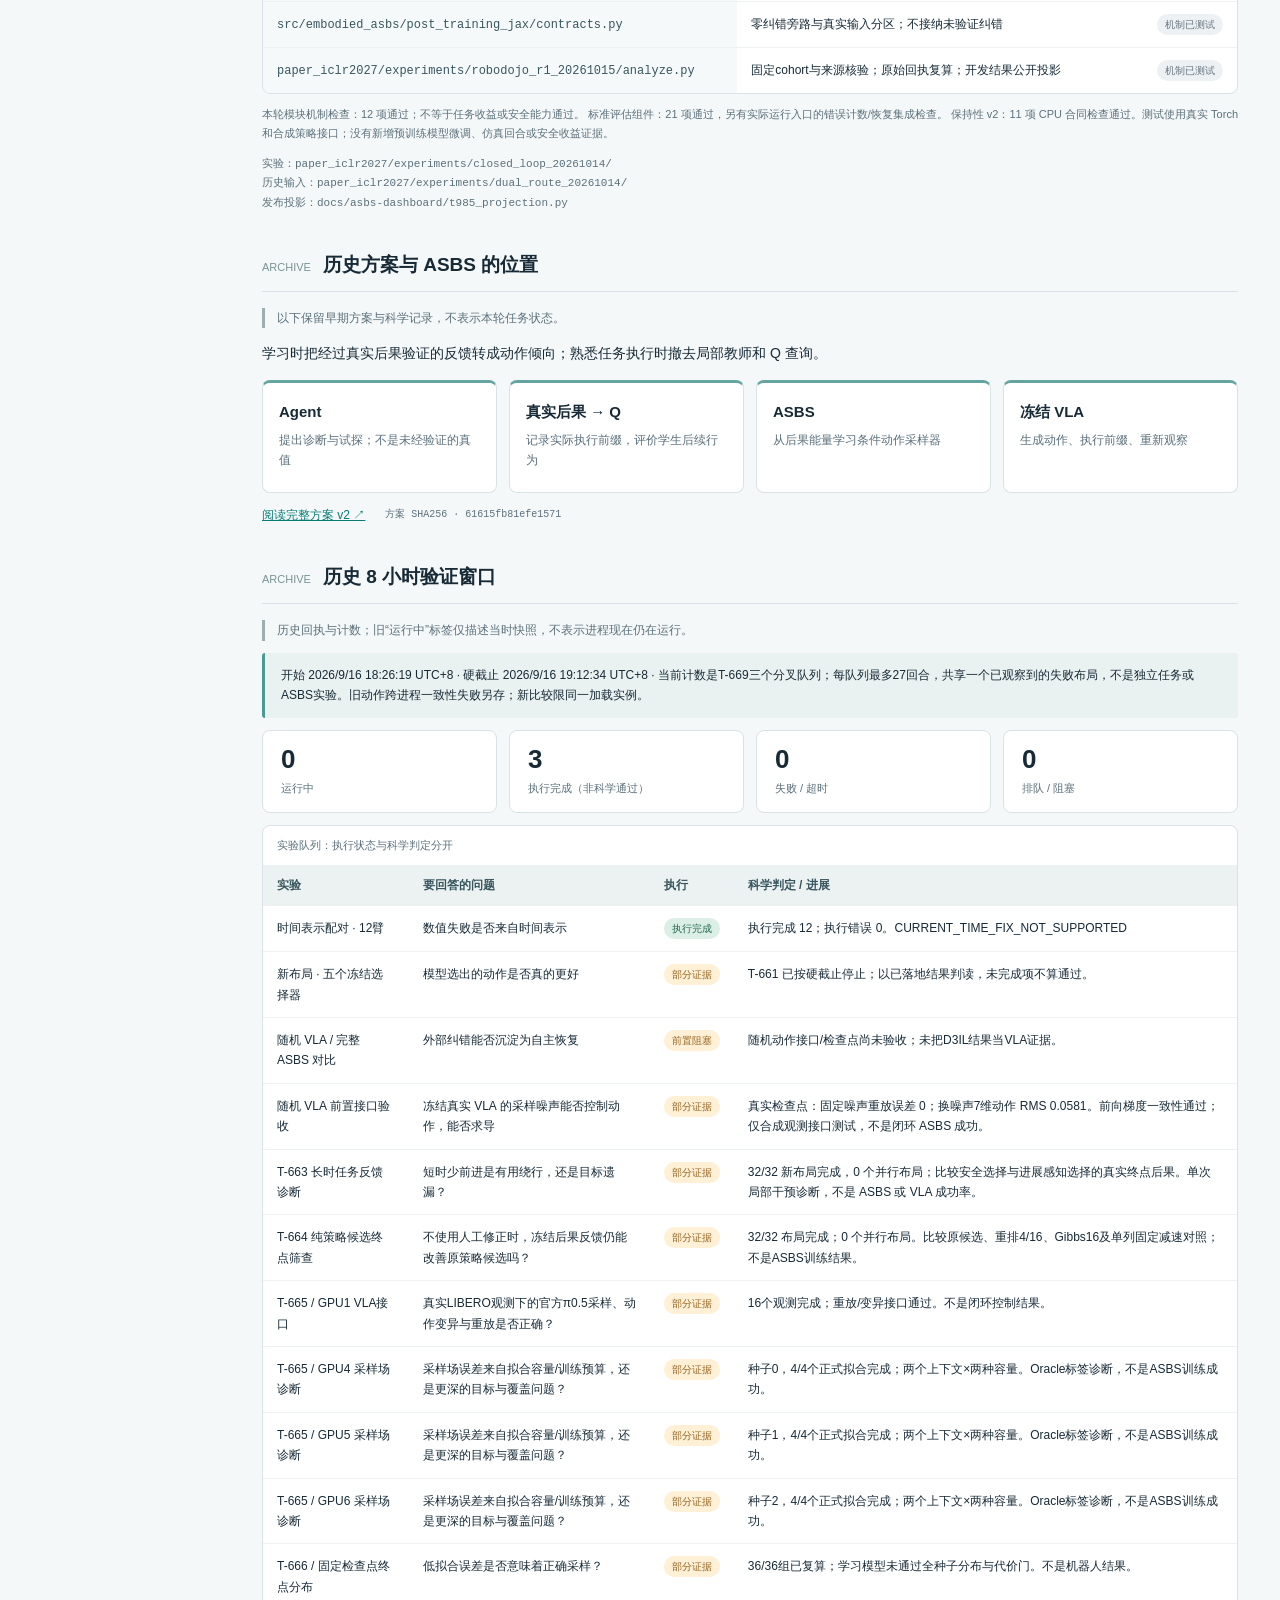
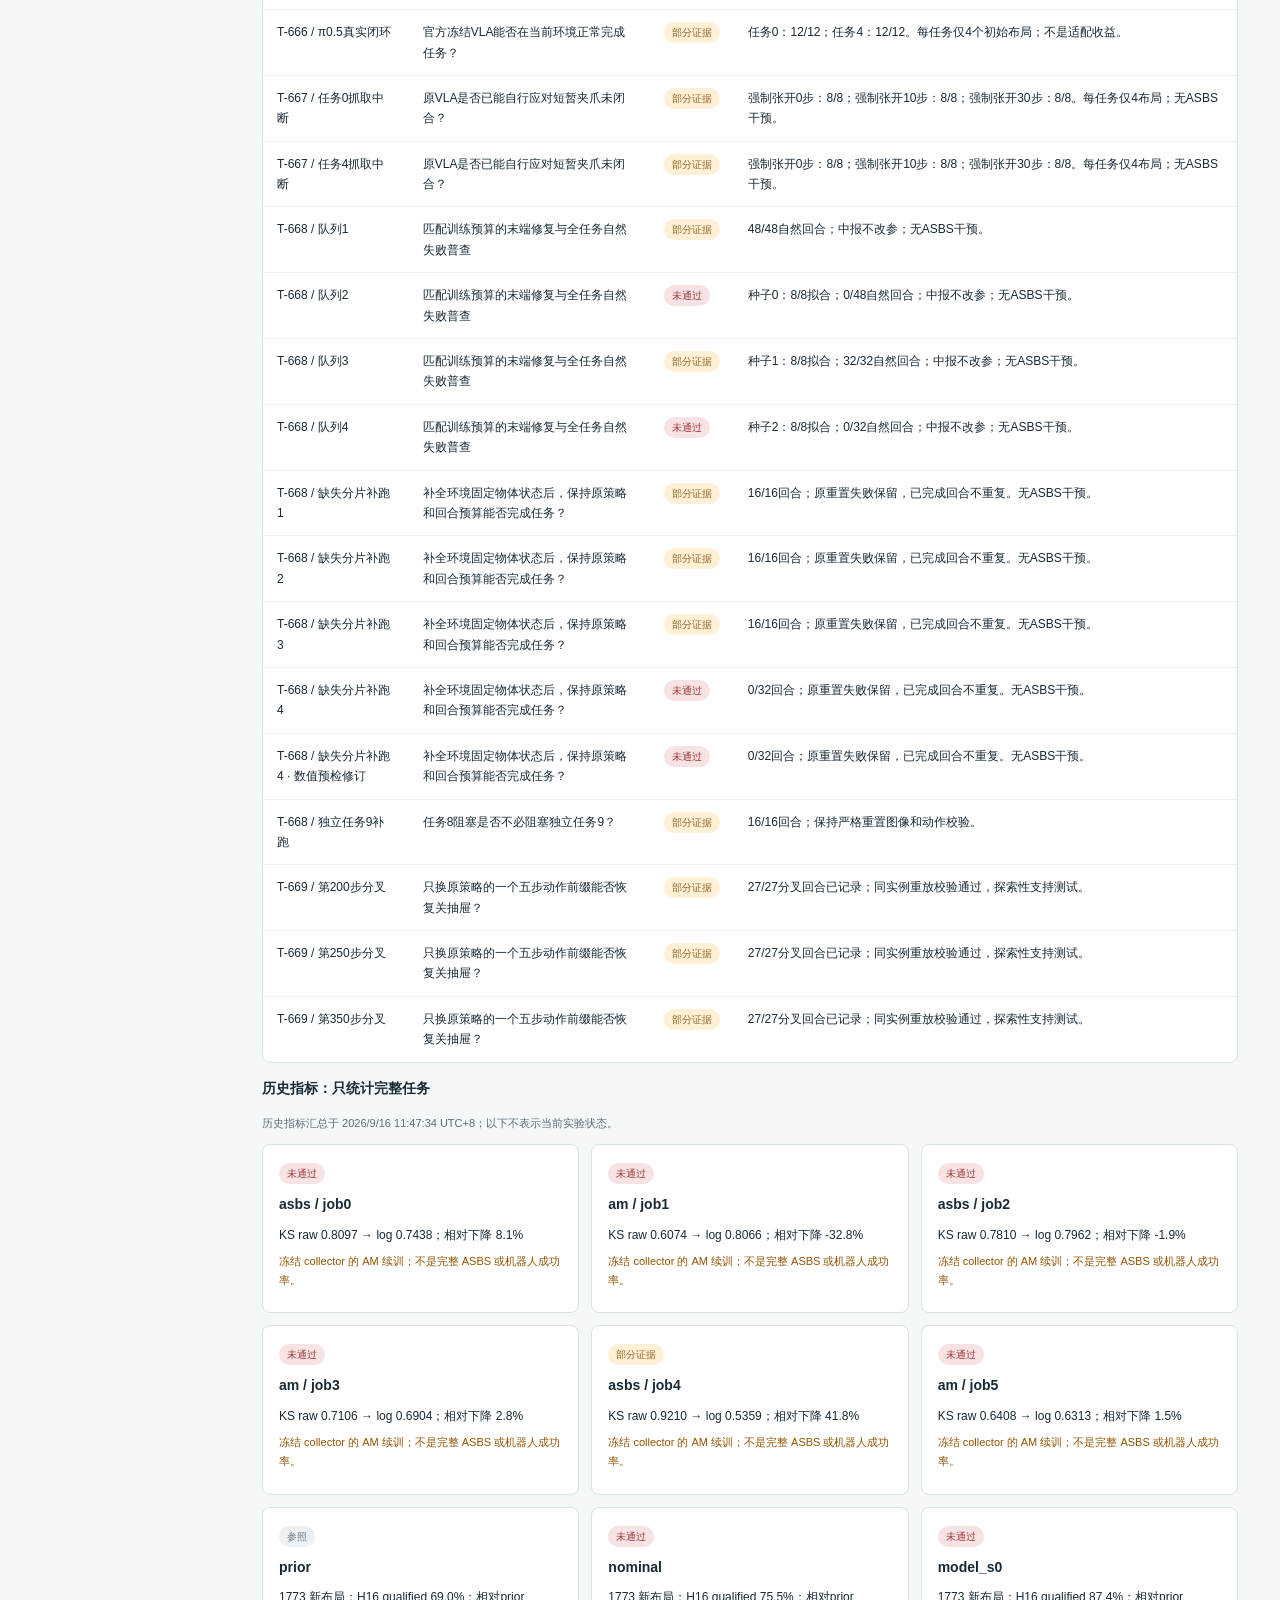
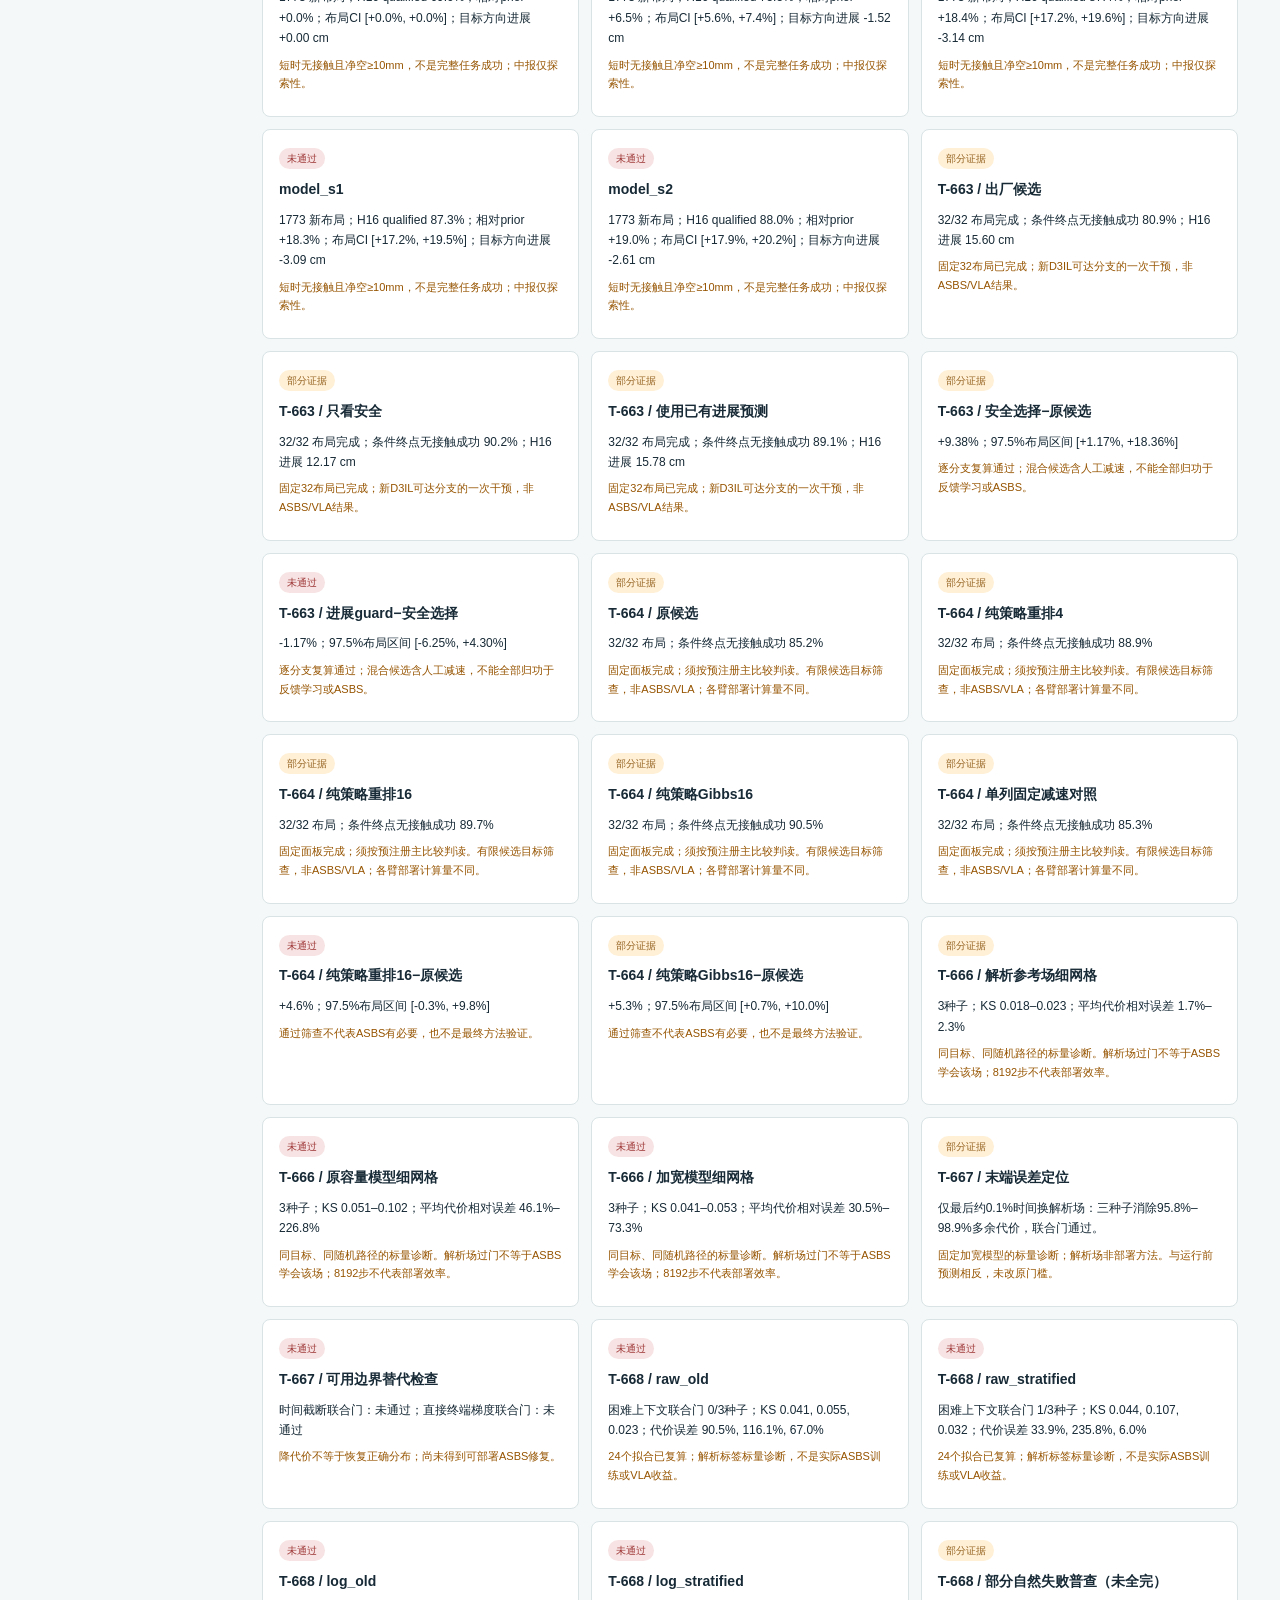
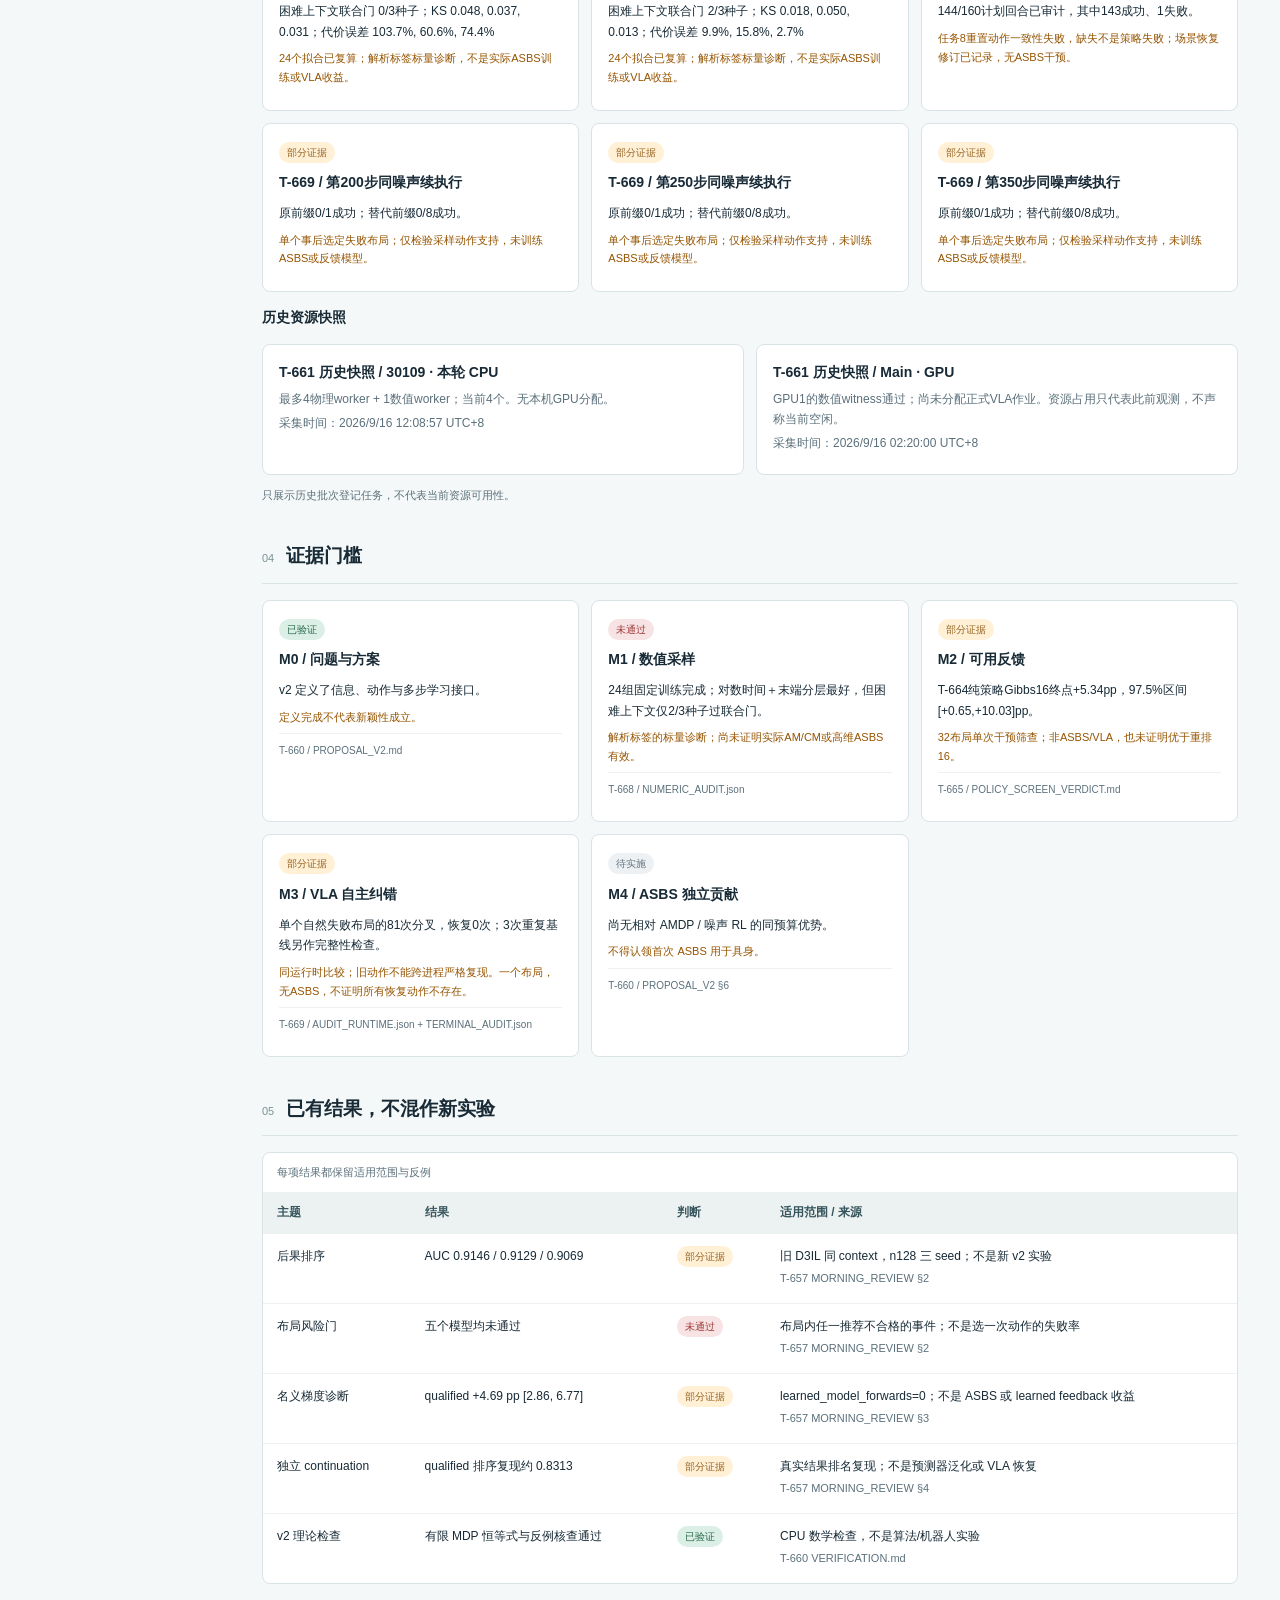
==== commit 1daf274e: "feat(dashboard): publish bounded prepared-state continuation Refs: T-989 Refs: T-990 Refs: T-993 Ref" ====
--- a/index.html
+++ b/index.html
@@ -49,6 +49,7 @@
         <p id="robodojo-contact-summary" class="research-boundaries"></p>
         <p id="robodojo-contact-diagnosis" class="research-boundaries"></p>
         <p id="robodojo-contact-observation" class="research-boundaries"></p>
+        <p id="robodojo-prepared-continuation" class="research-boundaries"></p>
         <ul id="robodojo-hypotheses" class="research-boundaries"></ul>
         <p class="links"><a href="https://robodojo-benchmark.com/doc/usage/quick-evaluation/" rel="noreferrer">RoboDojo 官方评测协议 ↗</a></p>
       </section>
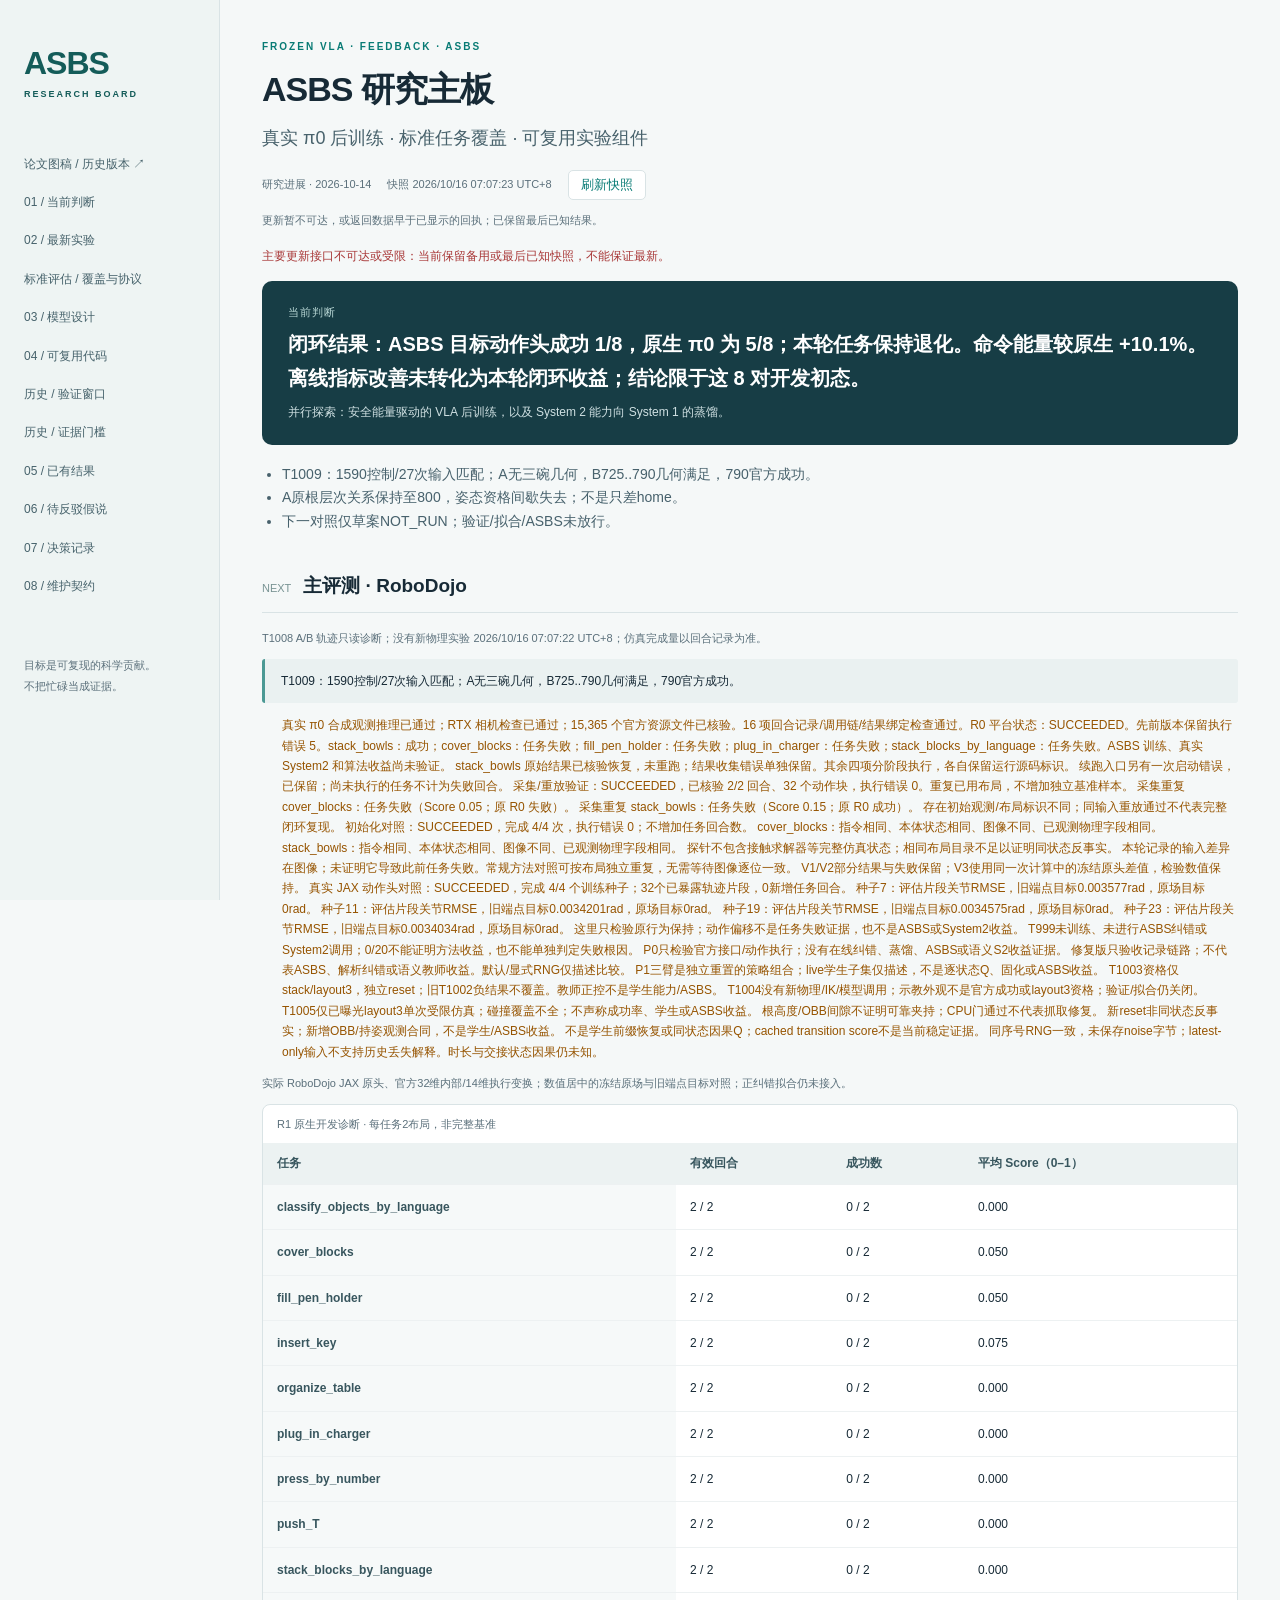
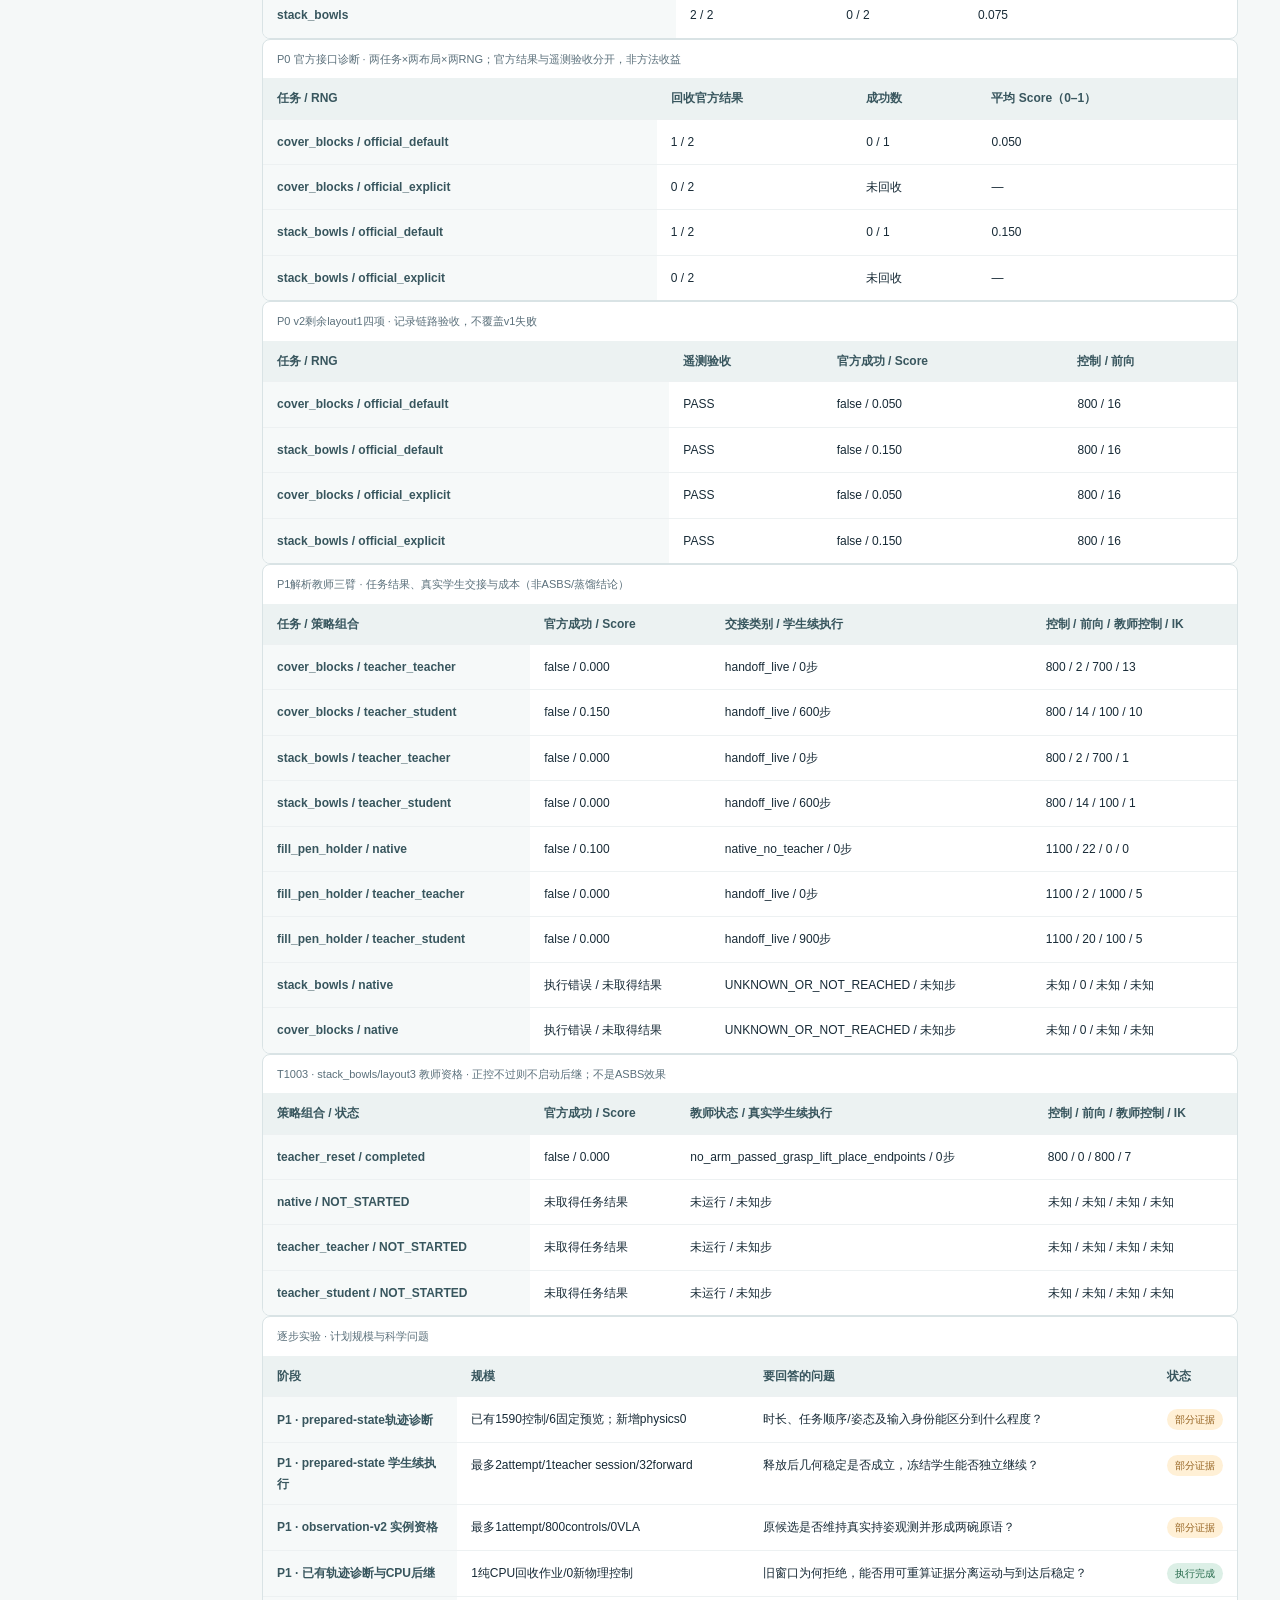
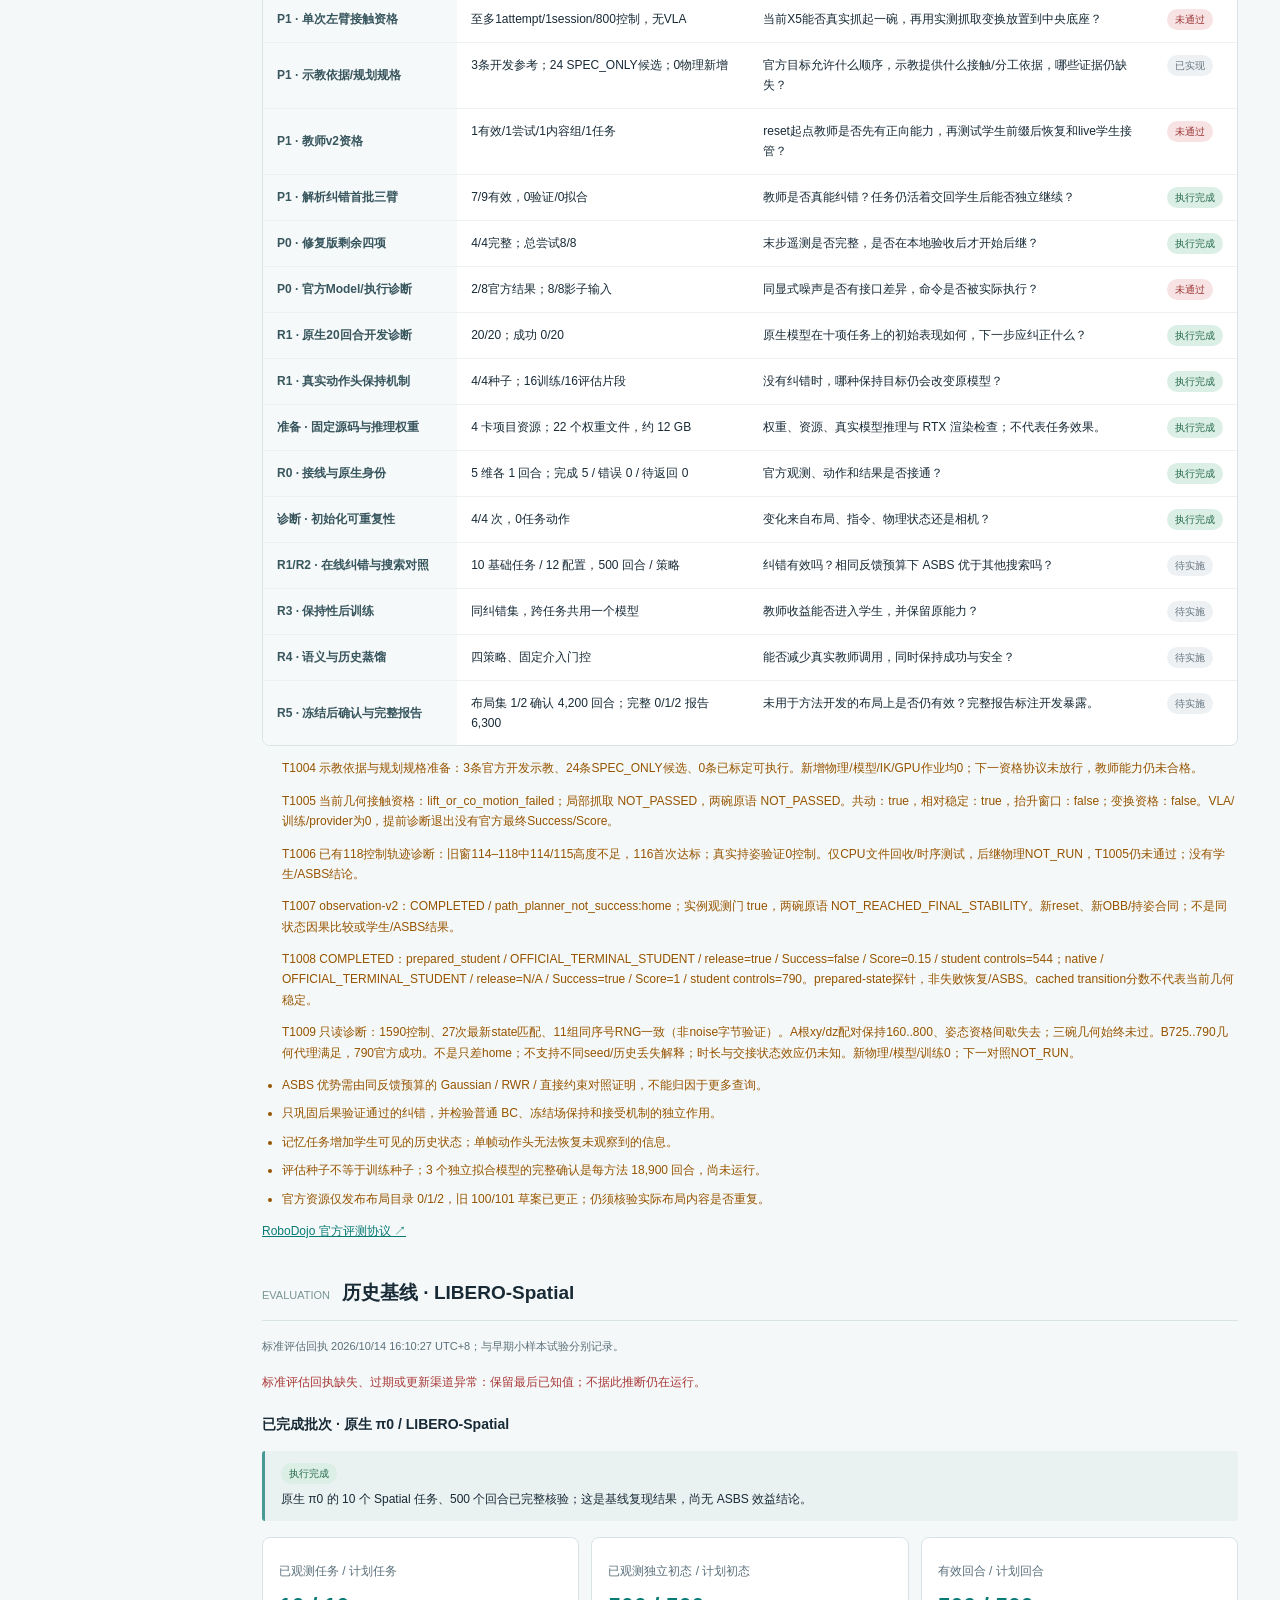
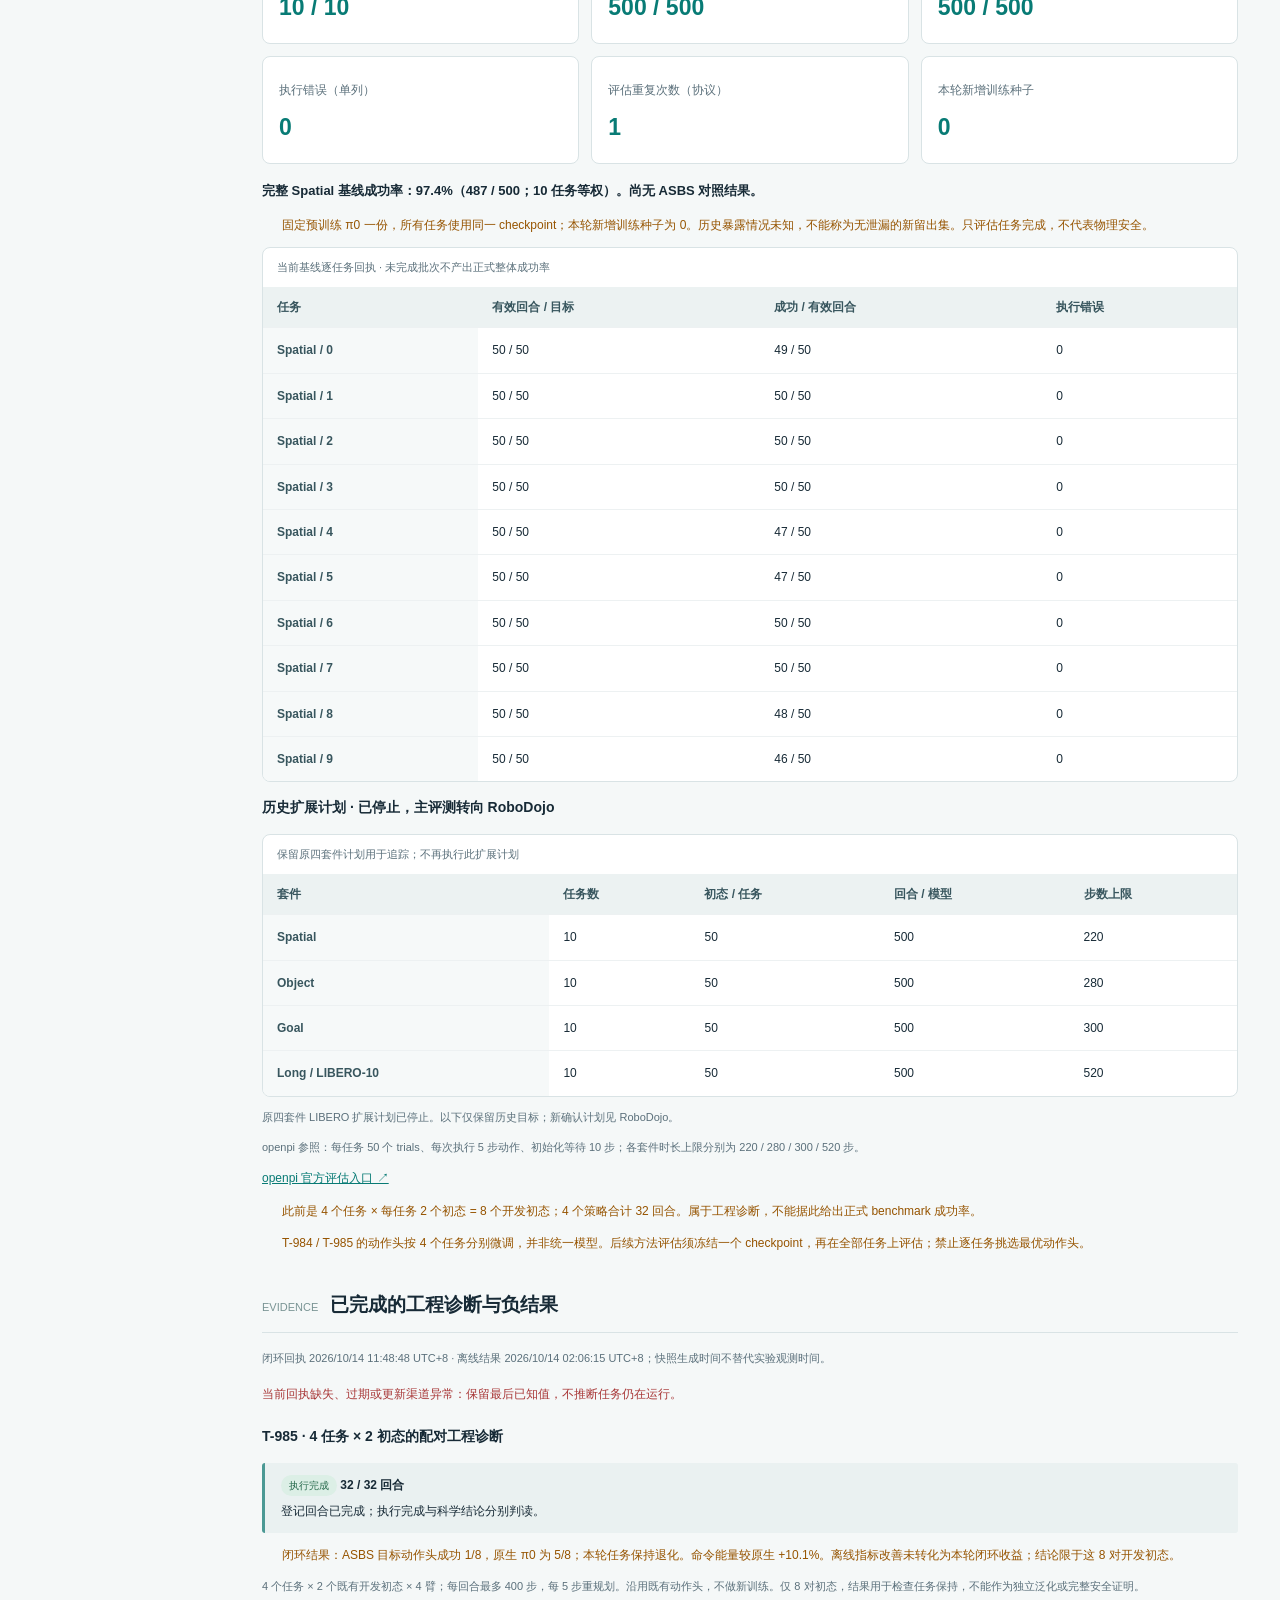
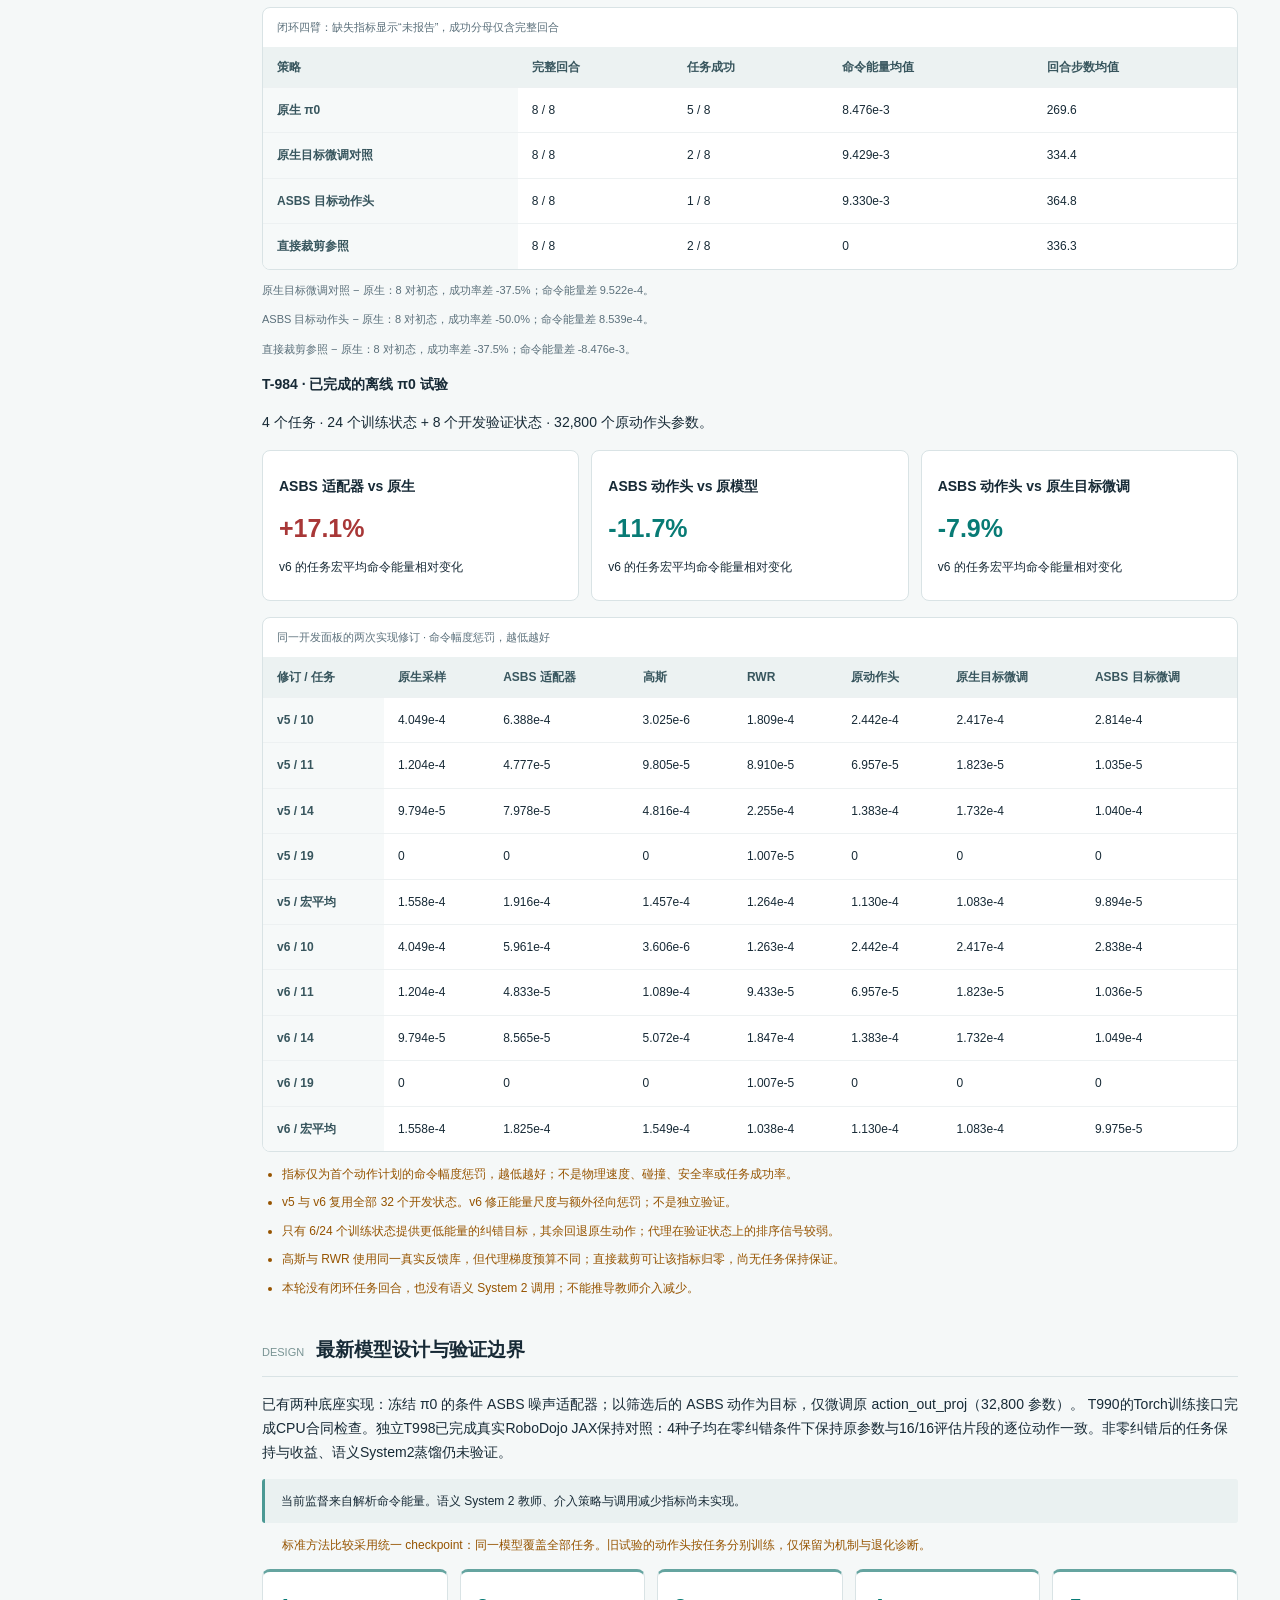
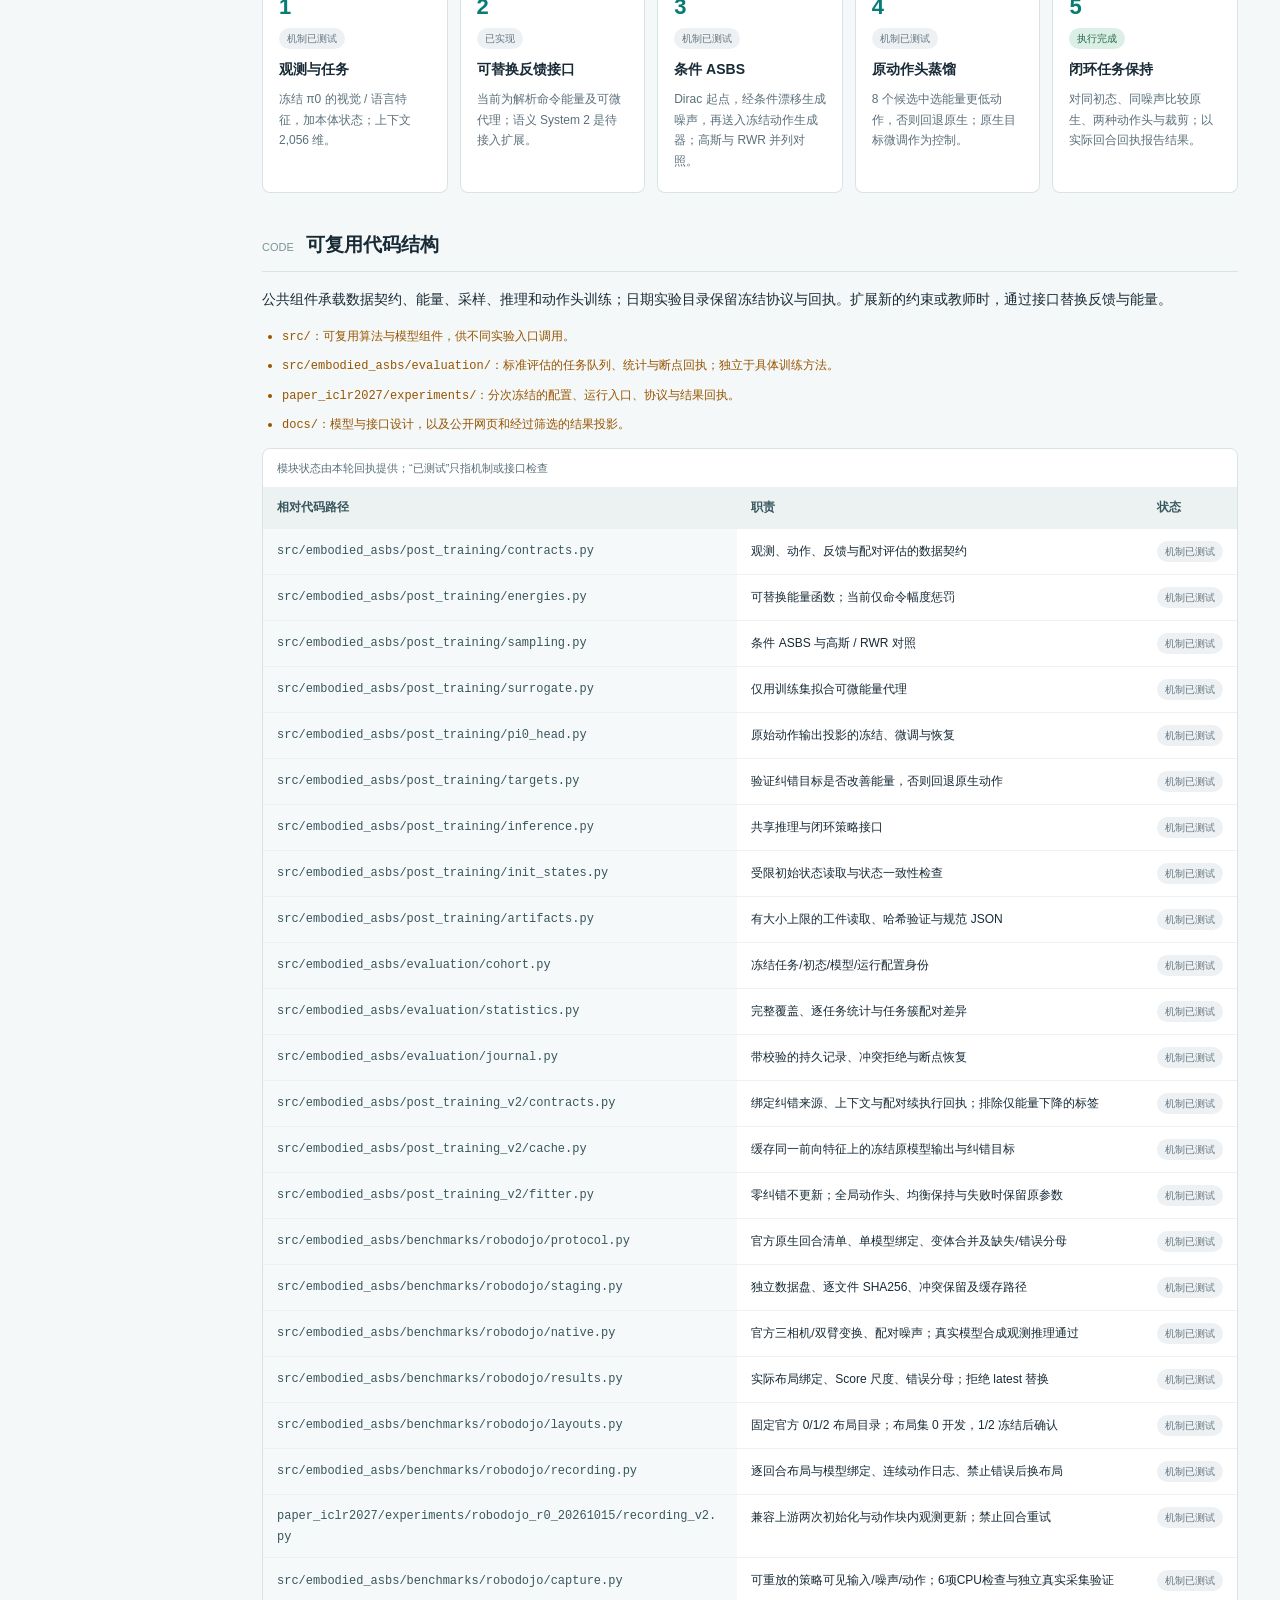
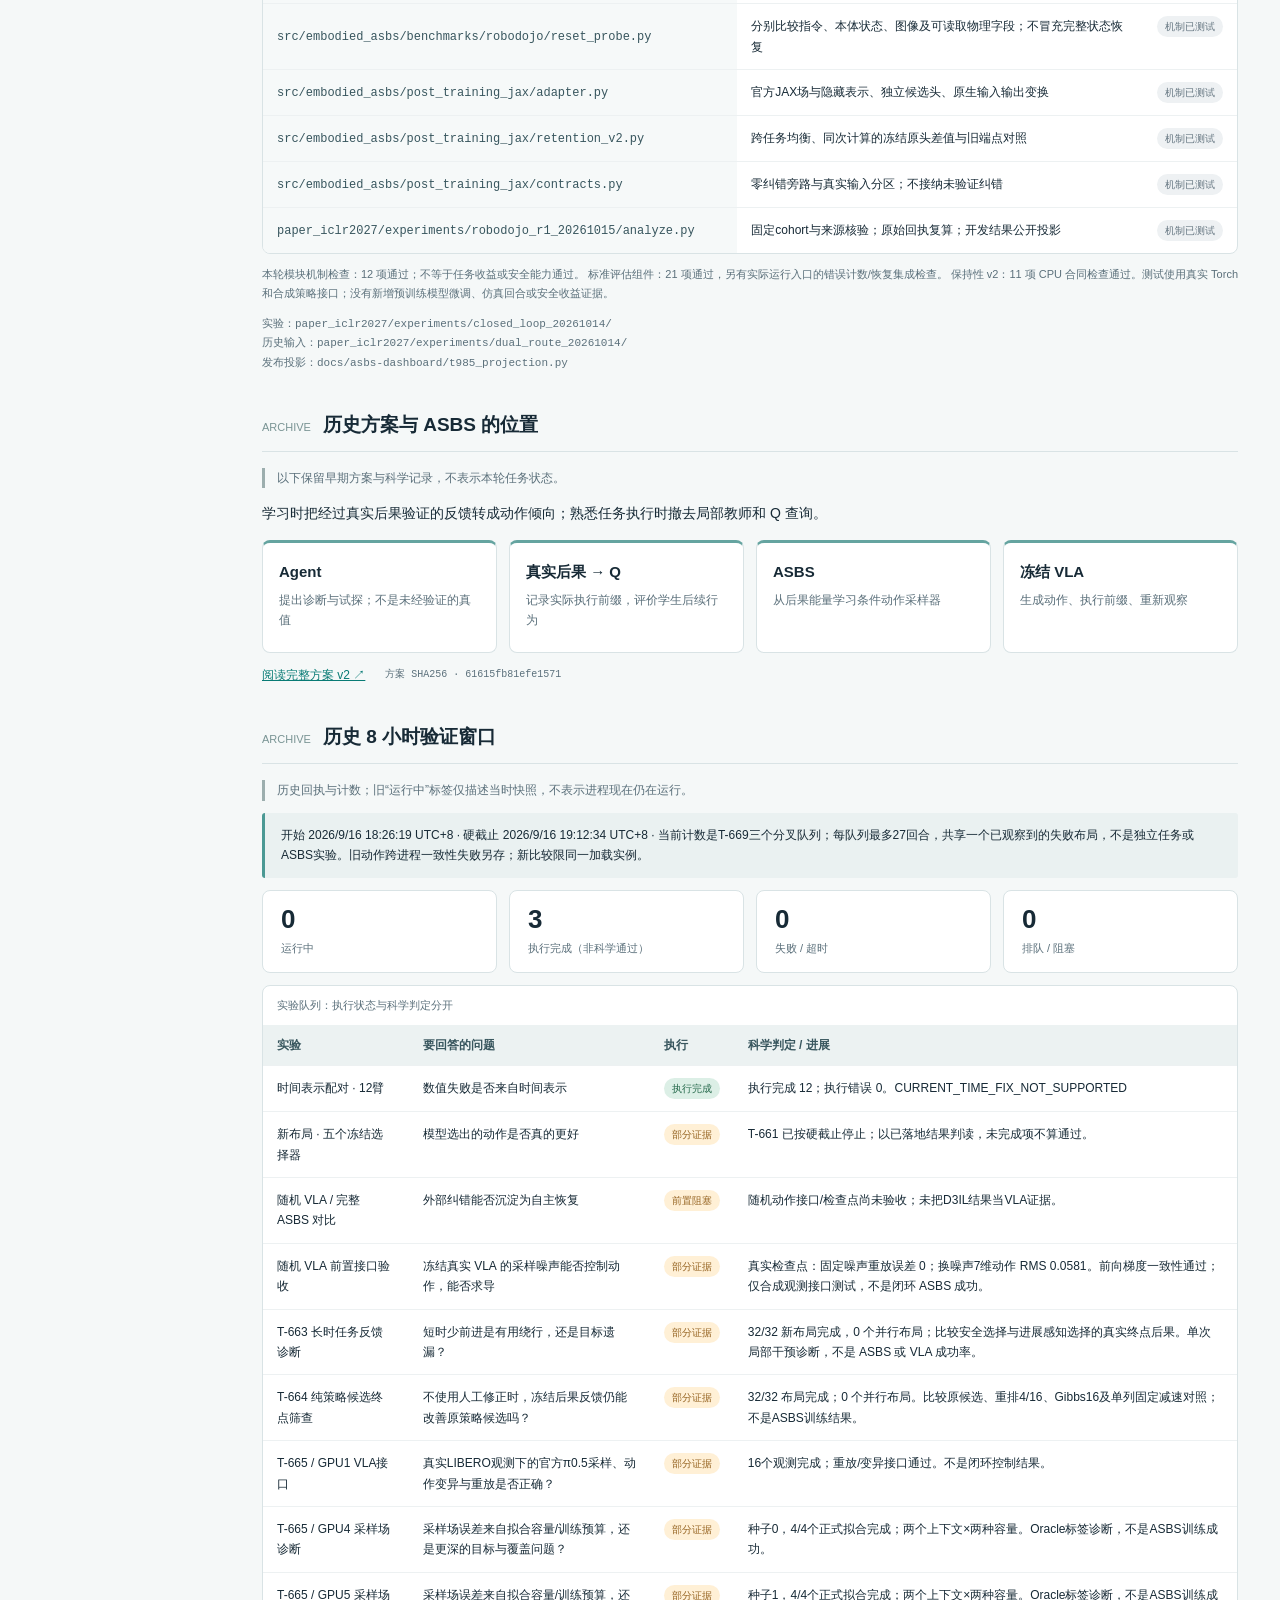
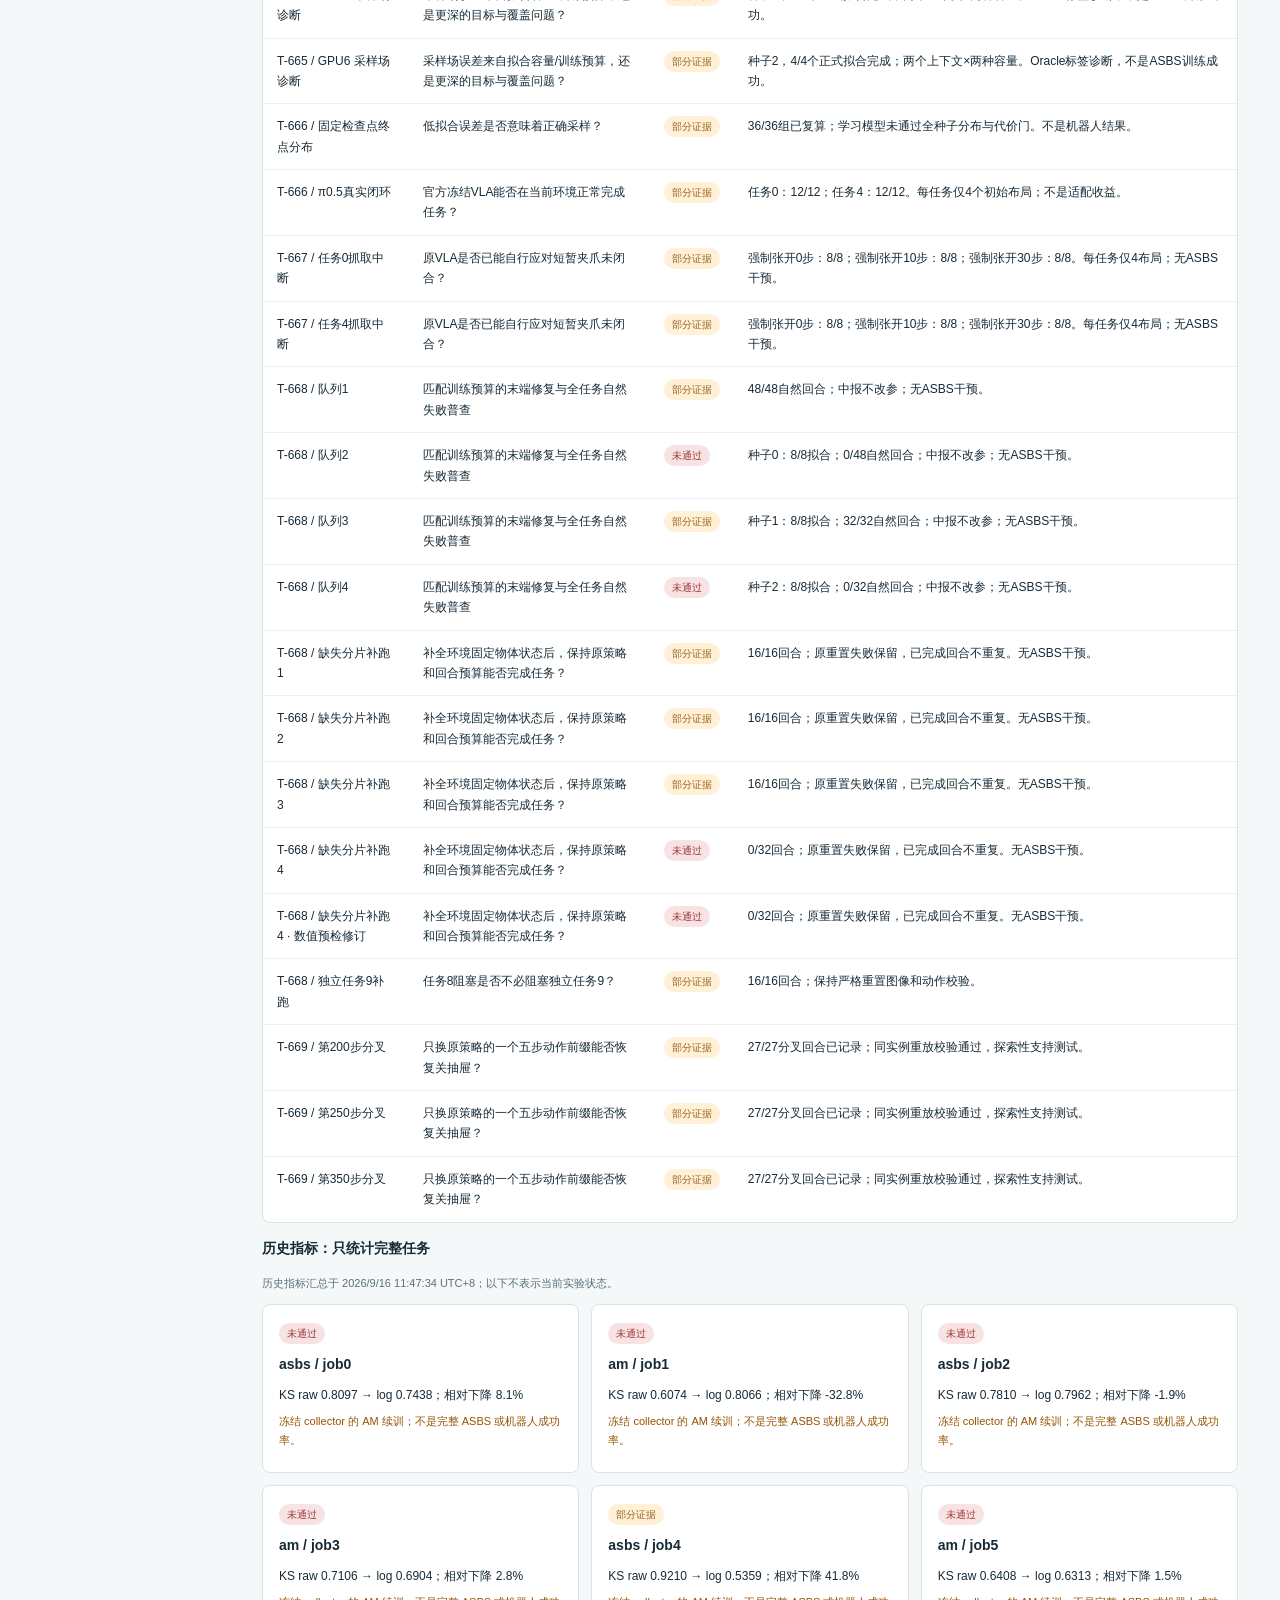
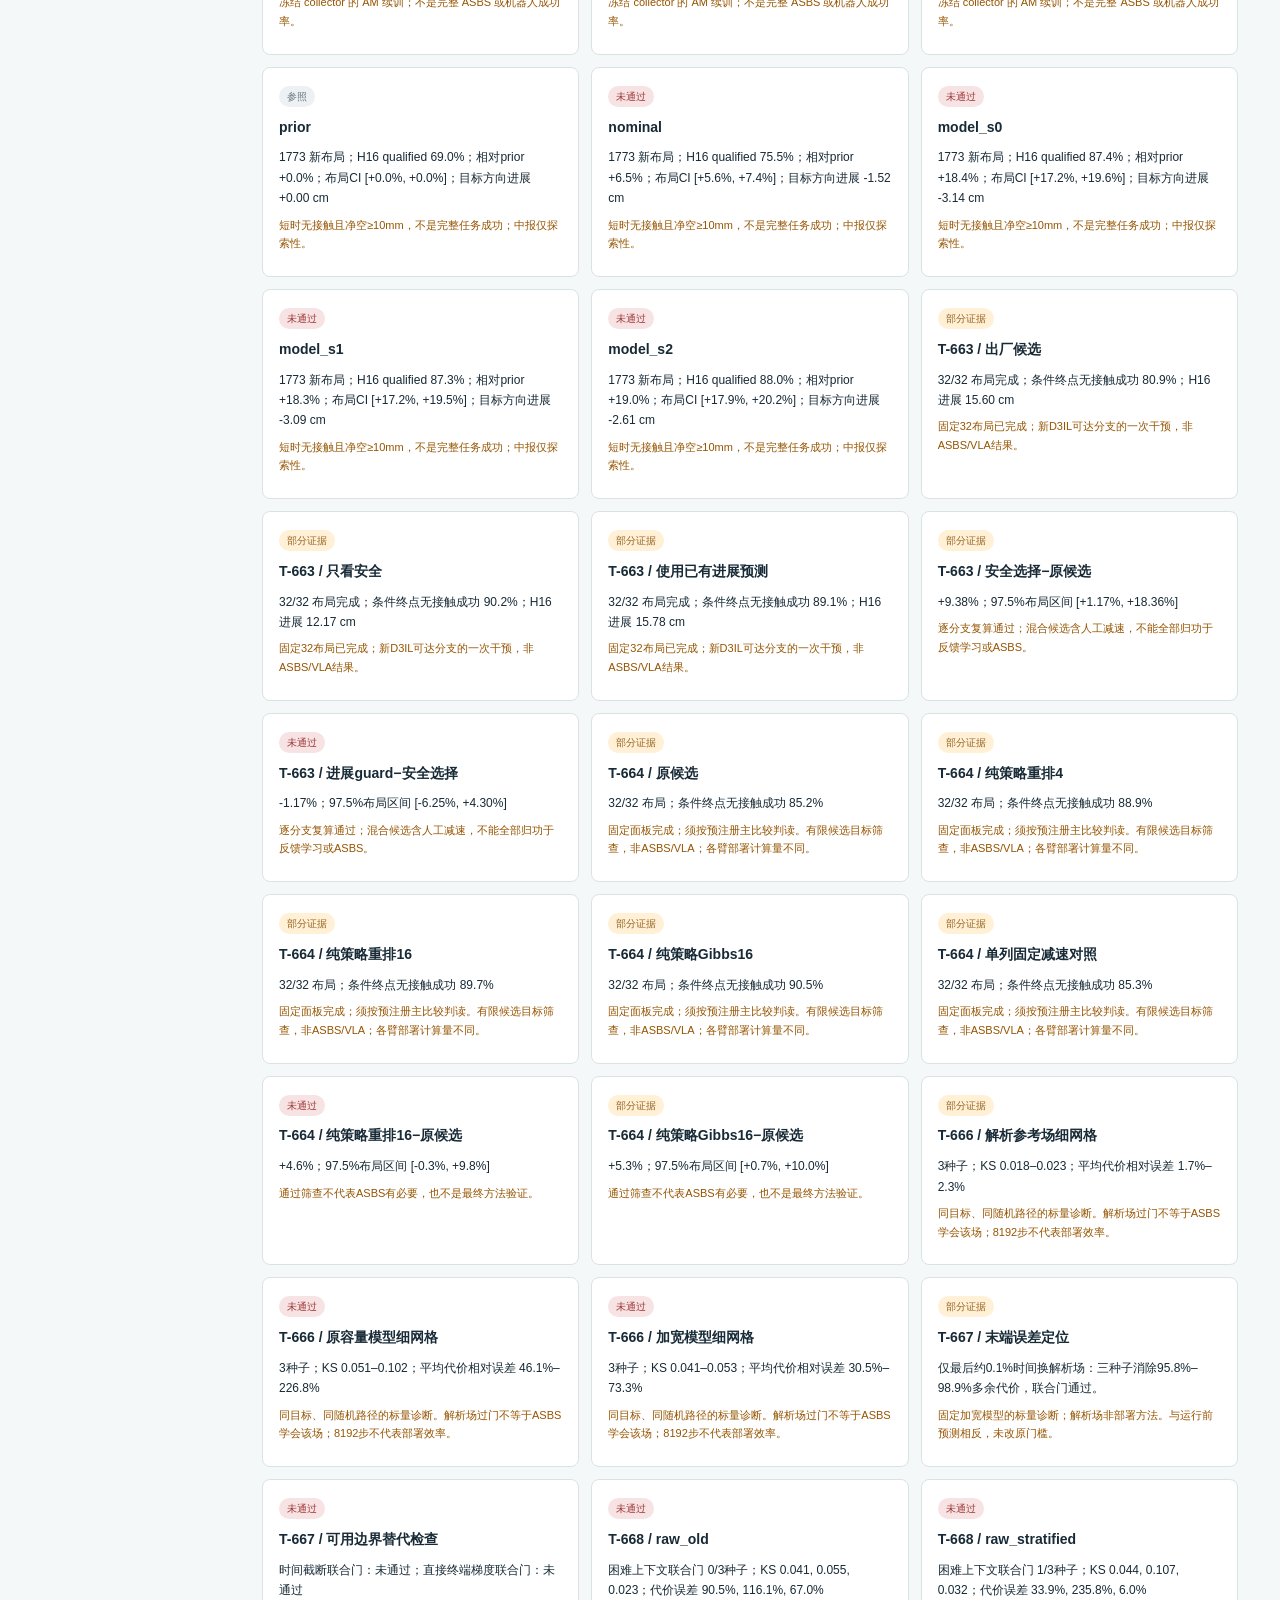
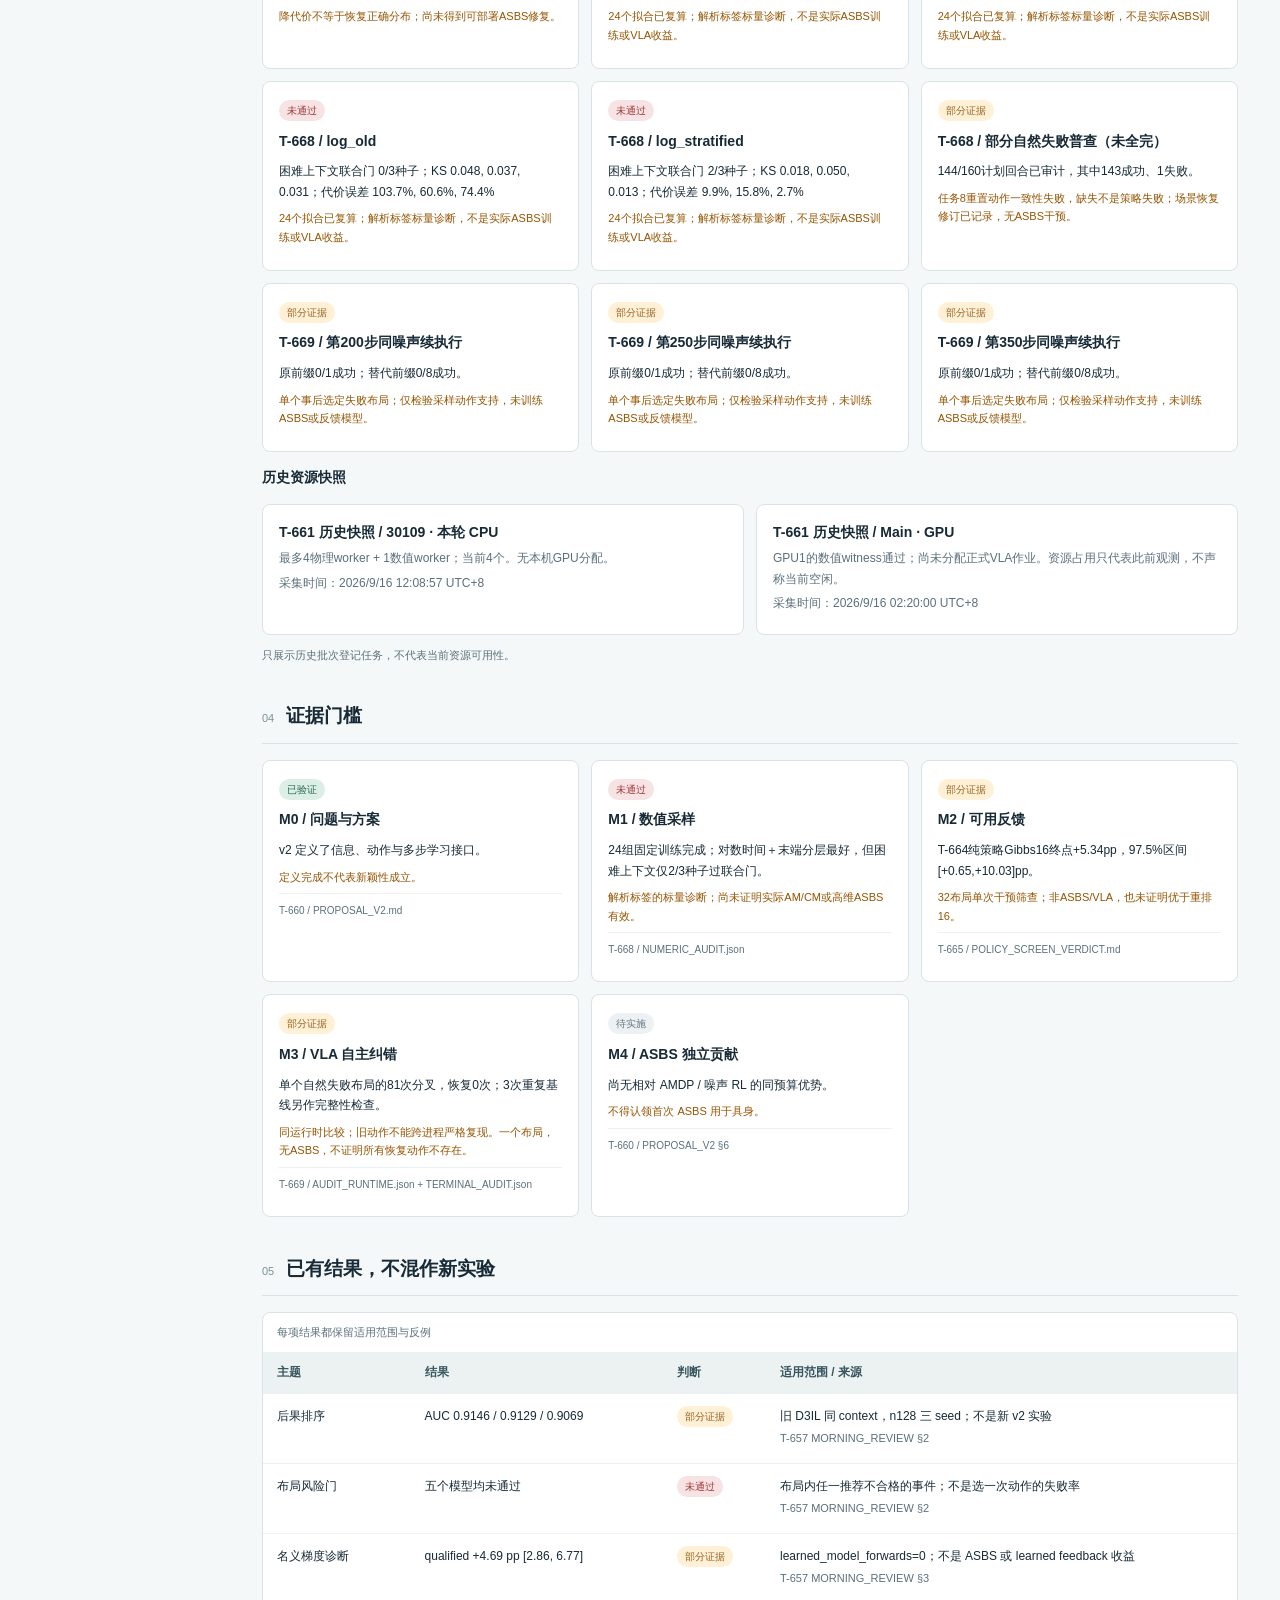
==== commit 2cc4e786: "feat(dashboard): publish readonly prepared-state trajectory diagnosis Refs: T-989 Refs: T-990 Refs: " ====
--- a/index.html
+++ b/index.html
@@ -50,6 +50,7 @@
         <p id="robodojo-contact-diagnosis" class="research-boundaries"></p>
         <p id="robodojo-contact-observation" class="research-boundaries"></p>
         <p id="robodojo-prepared-continuation" class="research-boundaries"></p>
+        <p id="robodojo-prepared-diagnosis" class="research-boundaries"></p>
         <ul id="robodojo-hypotheses" class="research-boundaries"></ul>
         <p class="links"><a href="https://robodojo-benchmark.com/doc/usage/quick-evaluation/" rel="noreferrer">RoboDojo 官方评测协议 ↗</a></p>
       </section>
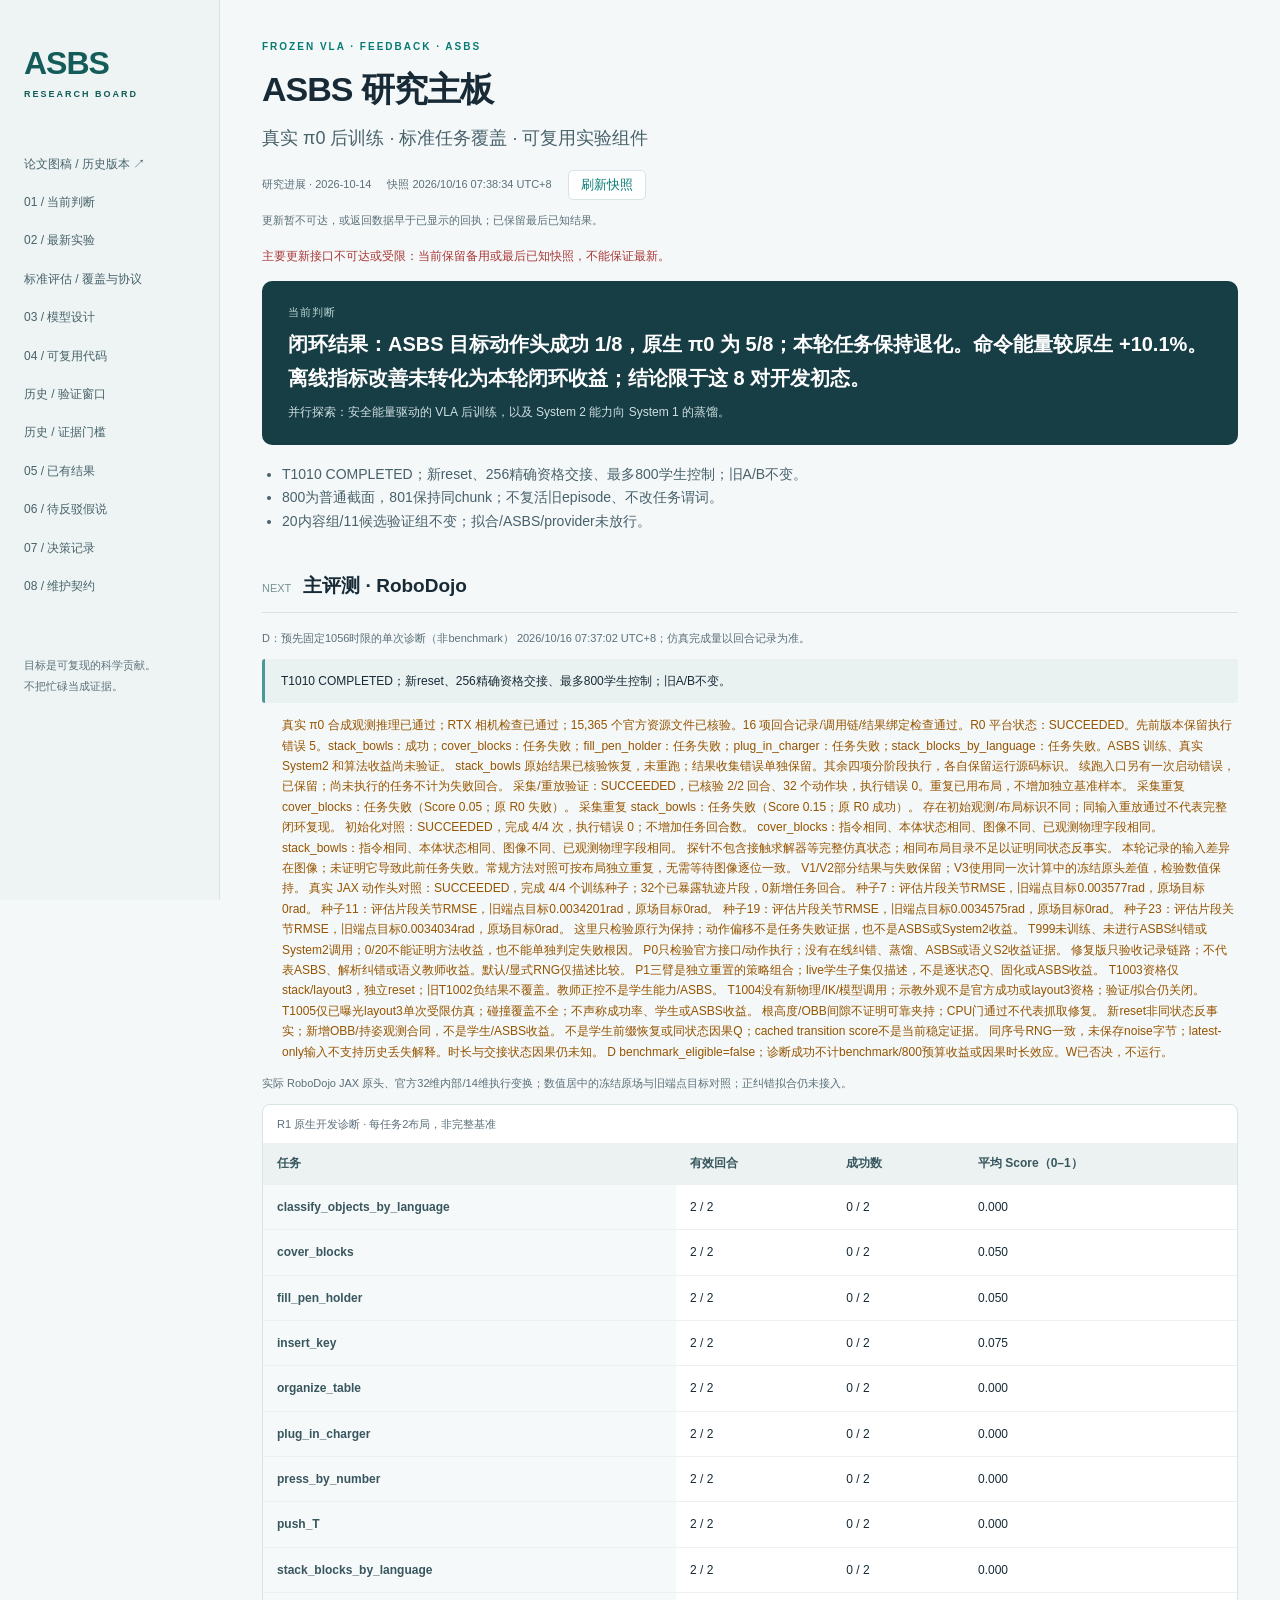
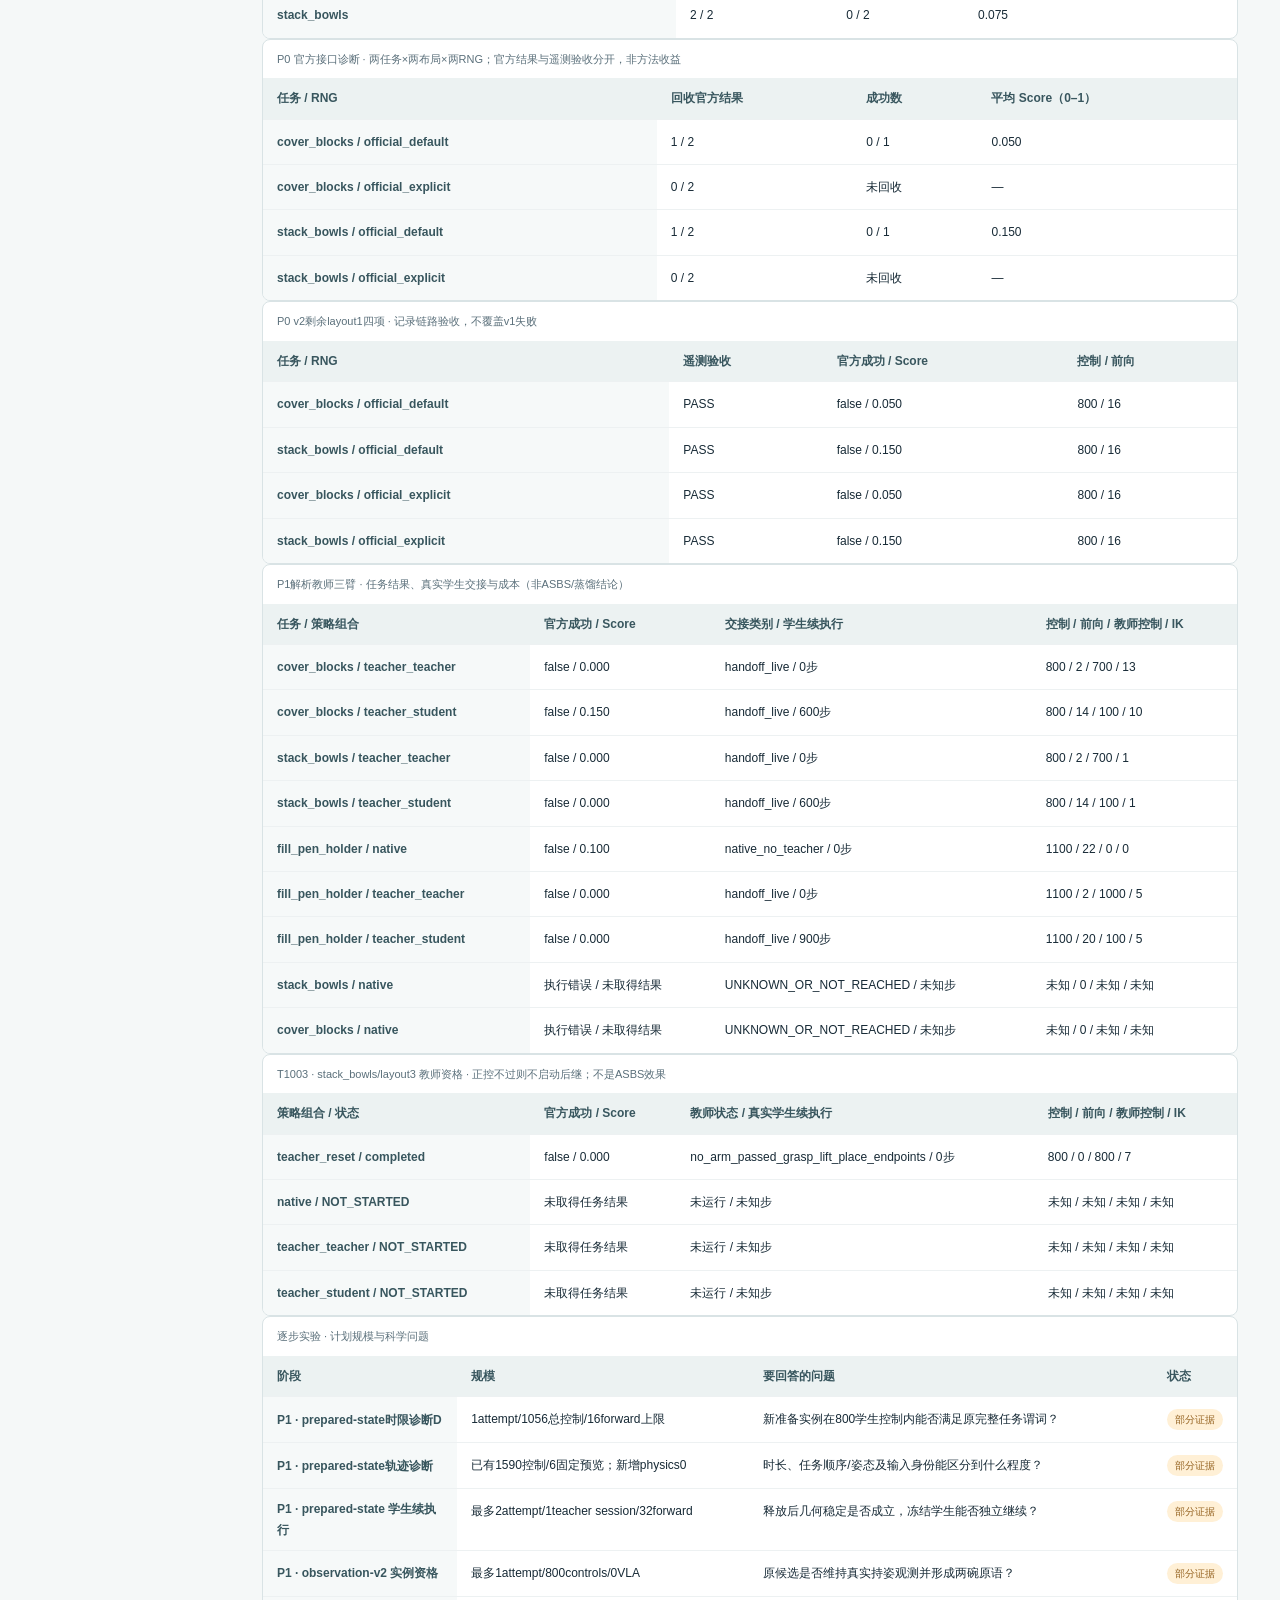
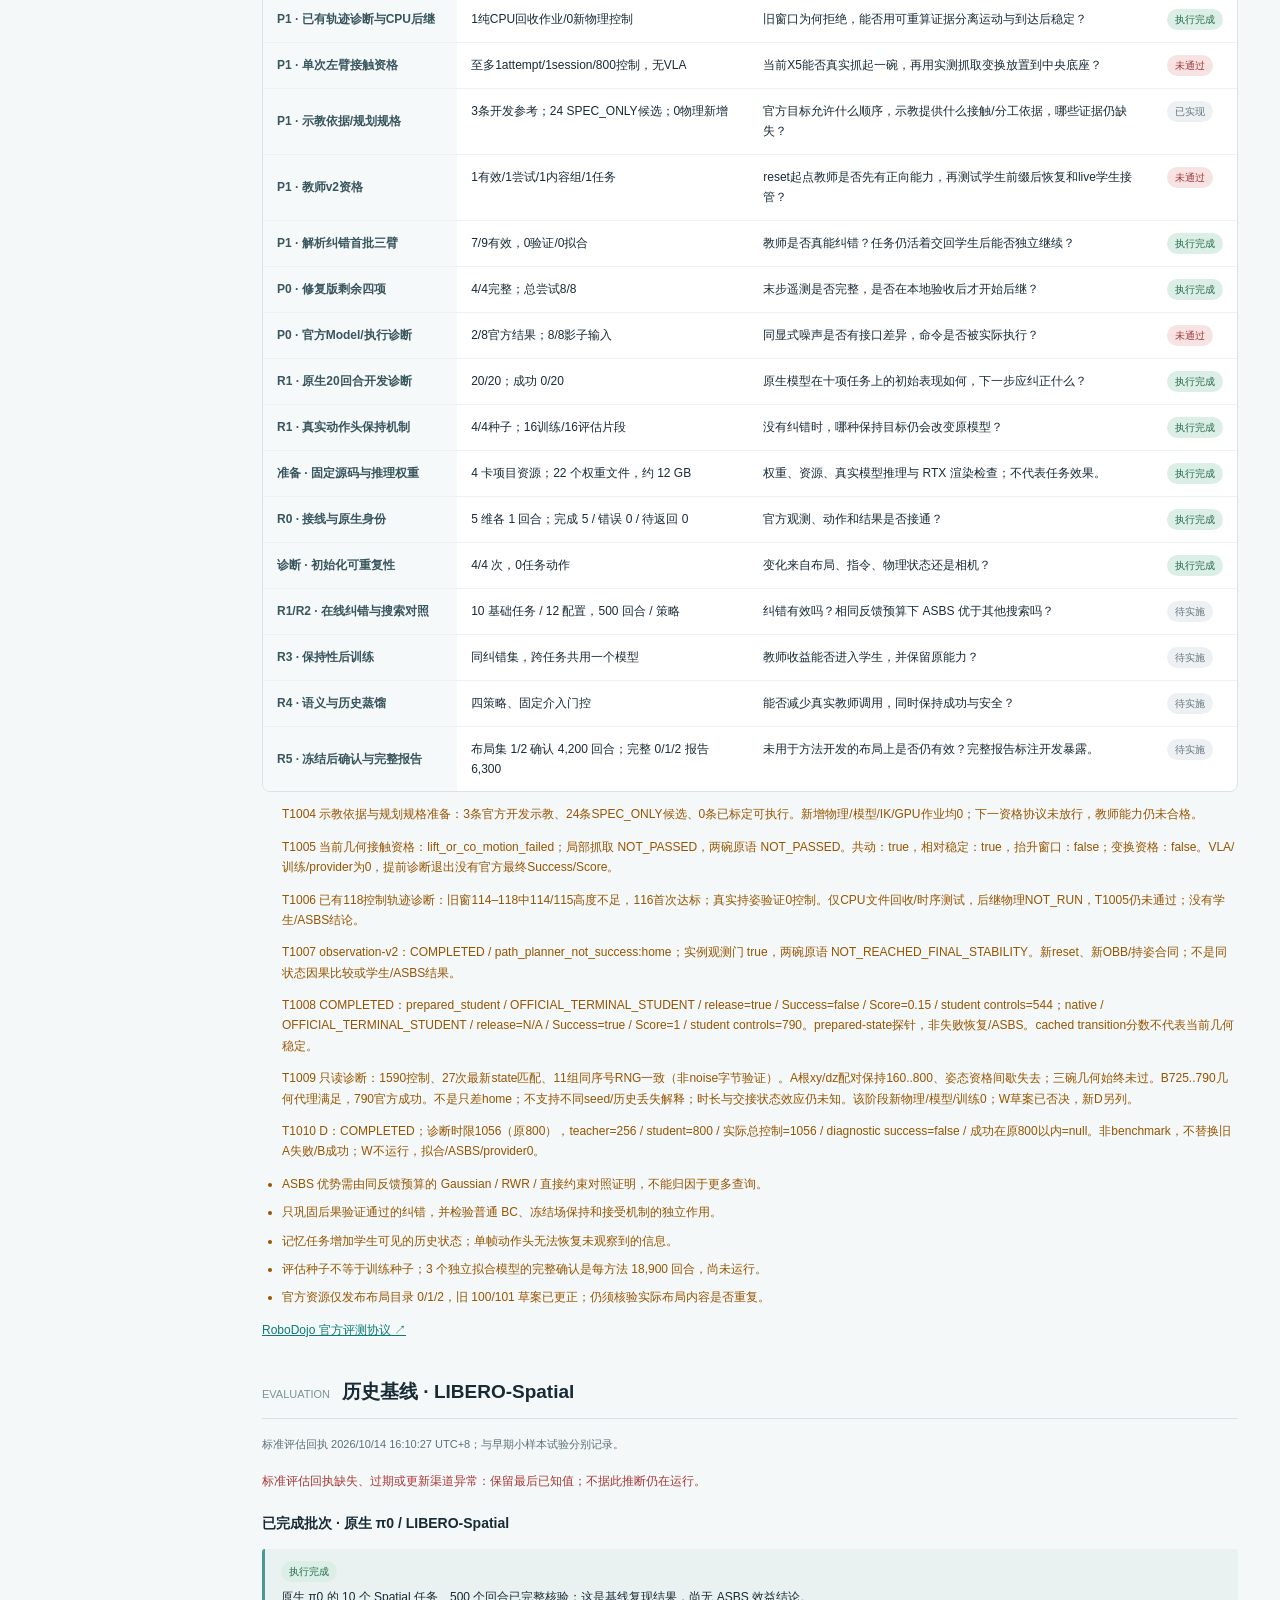
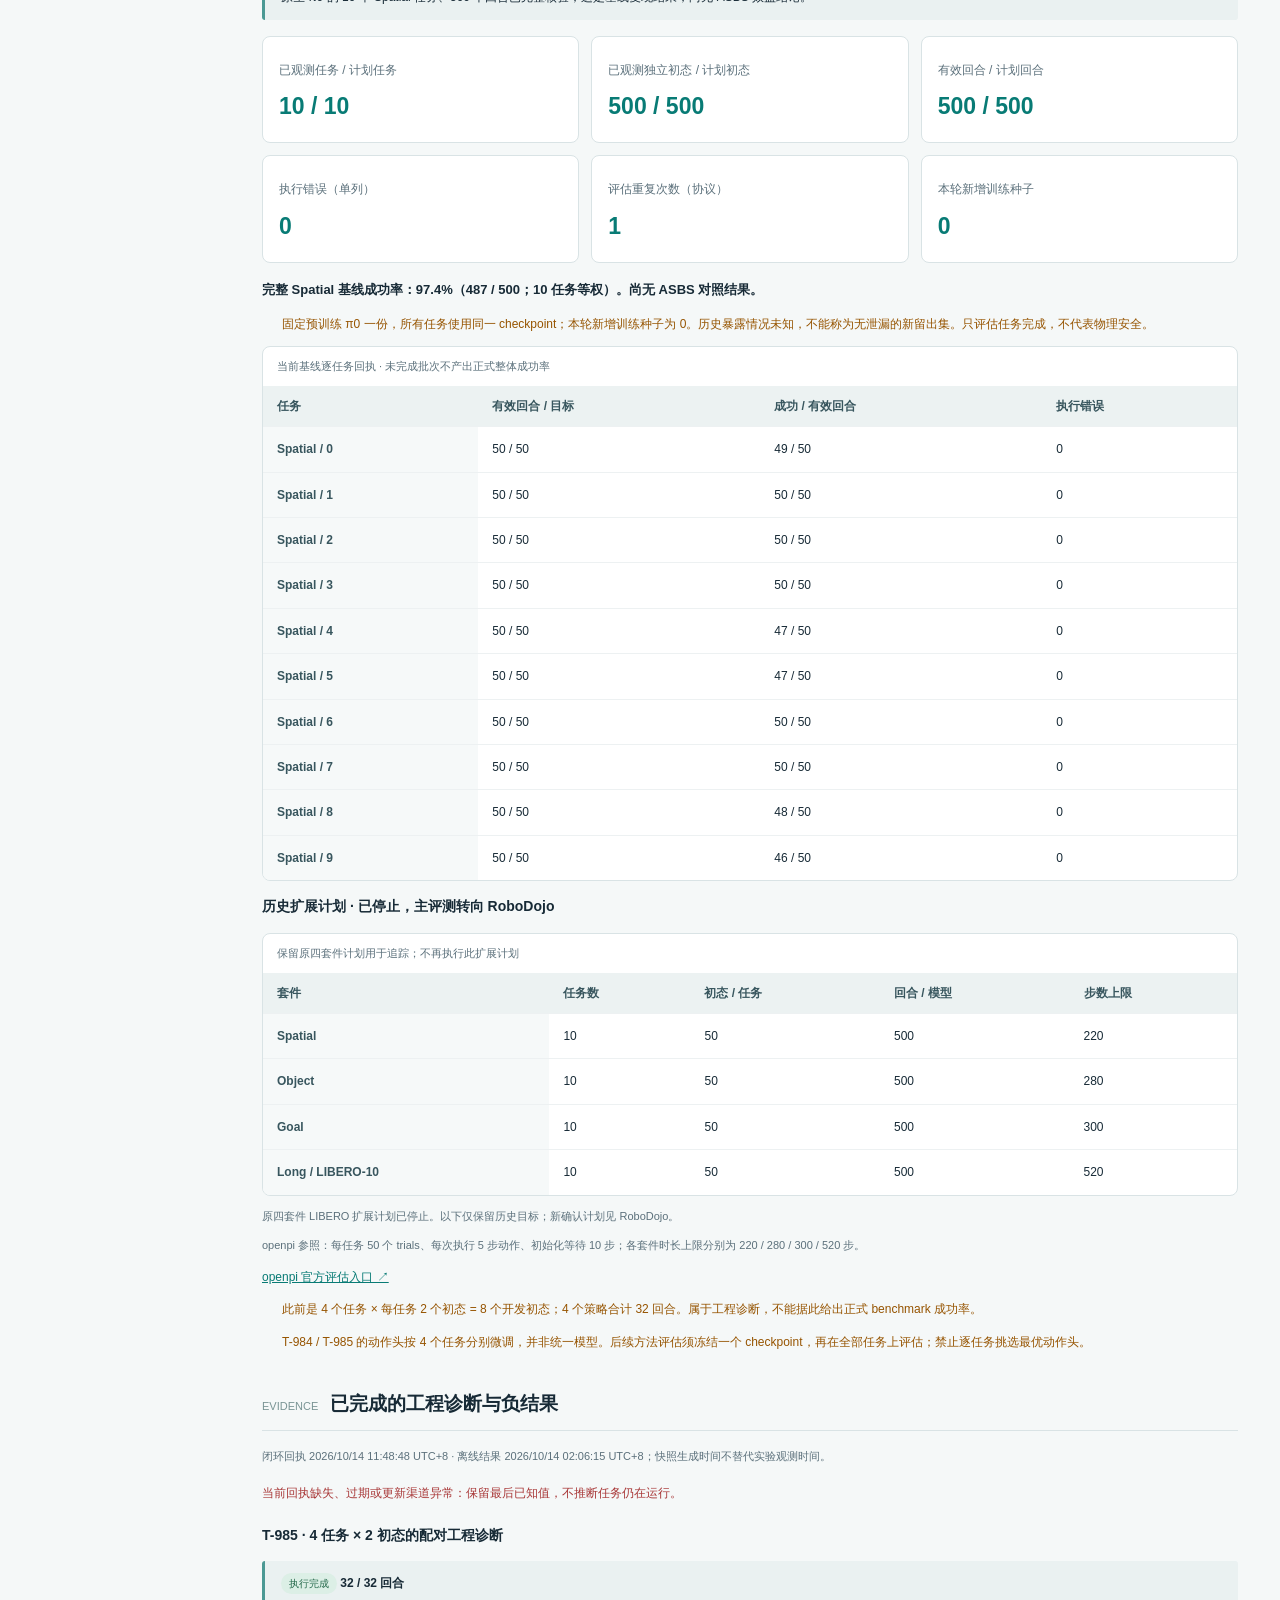
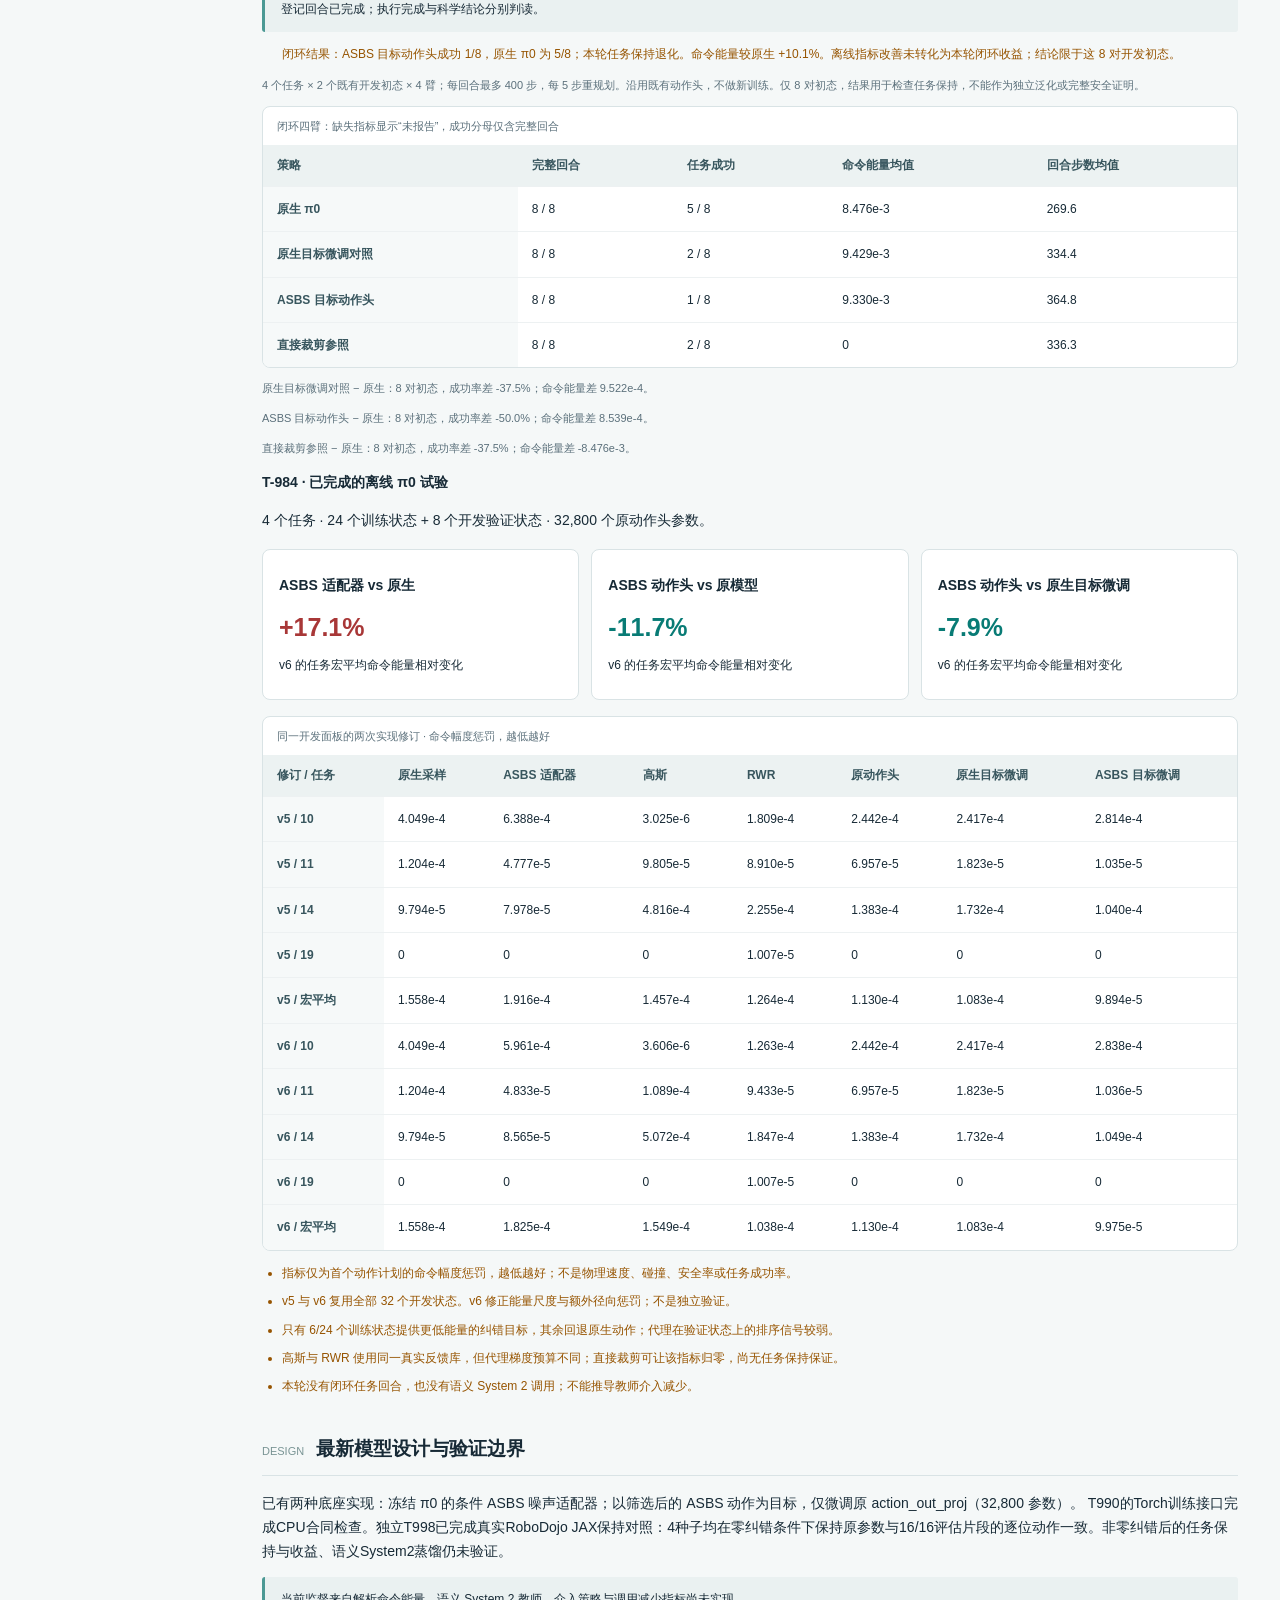
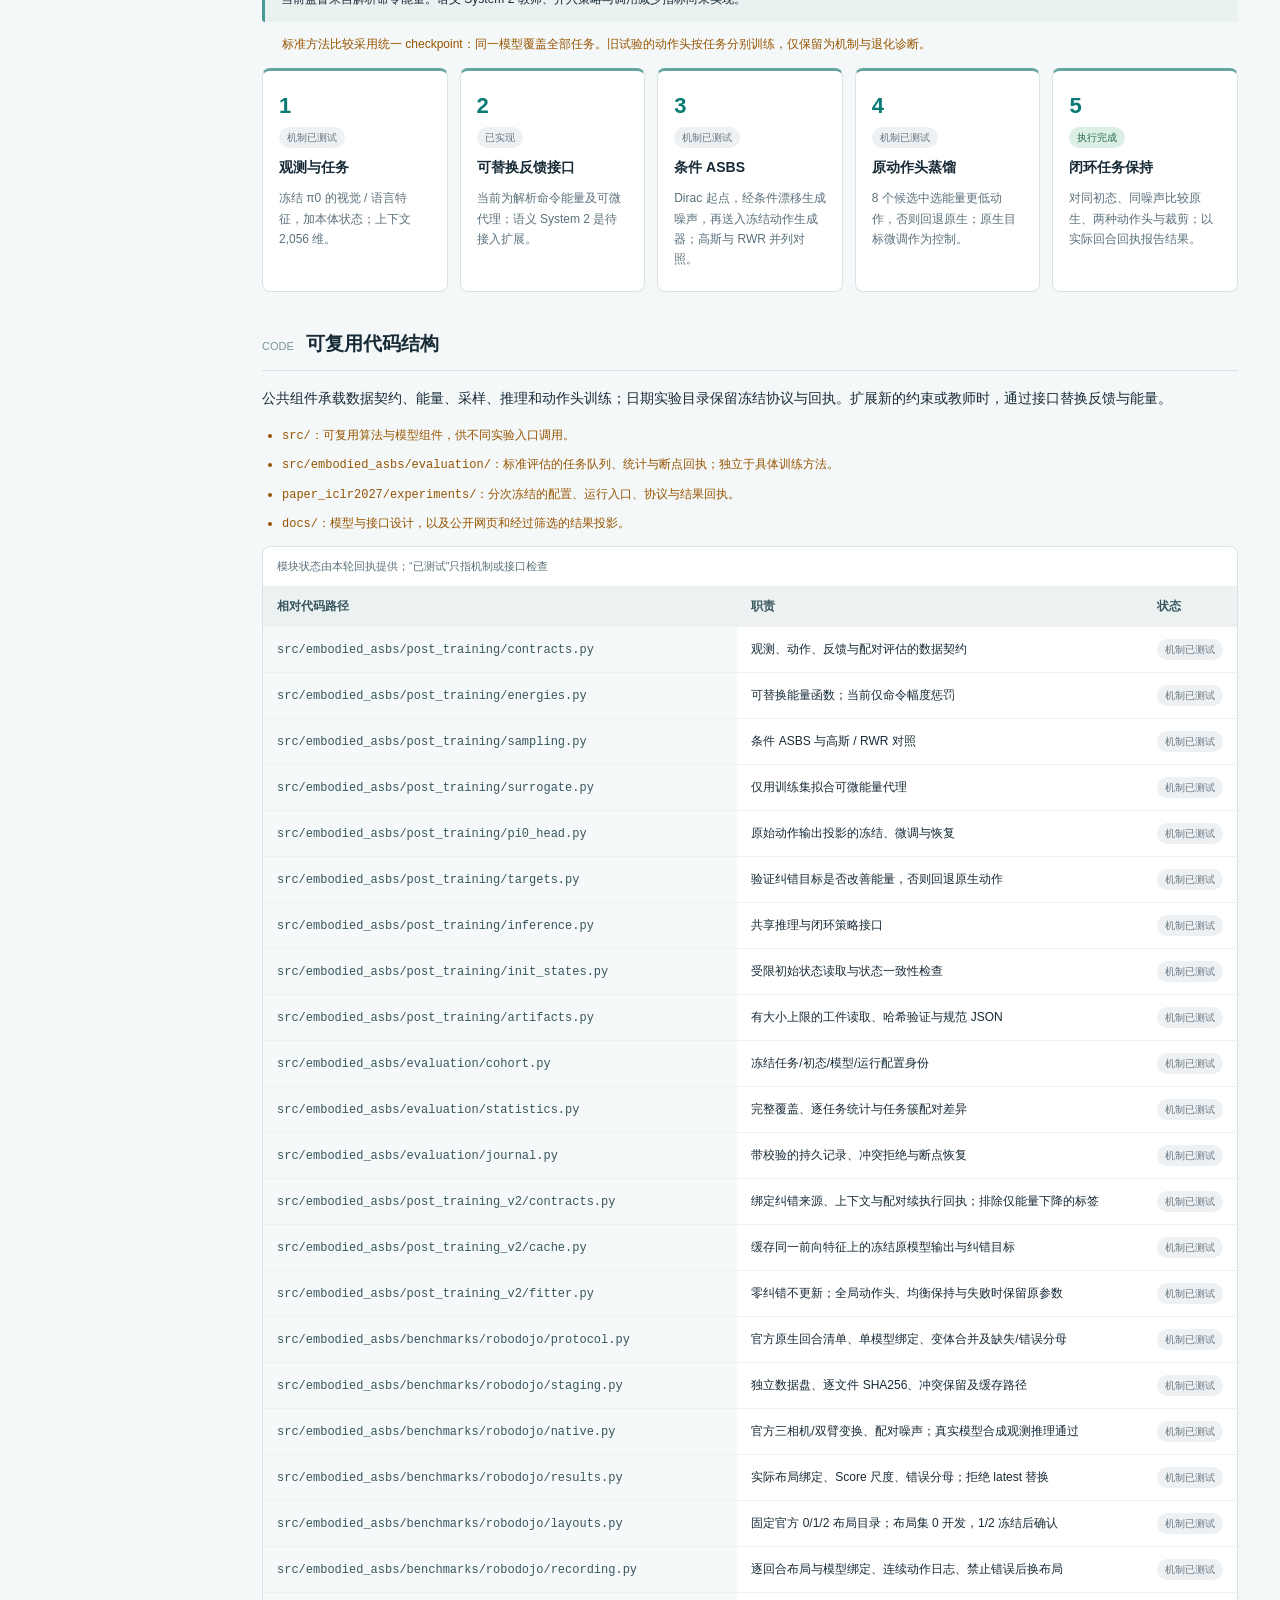
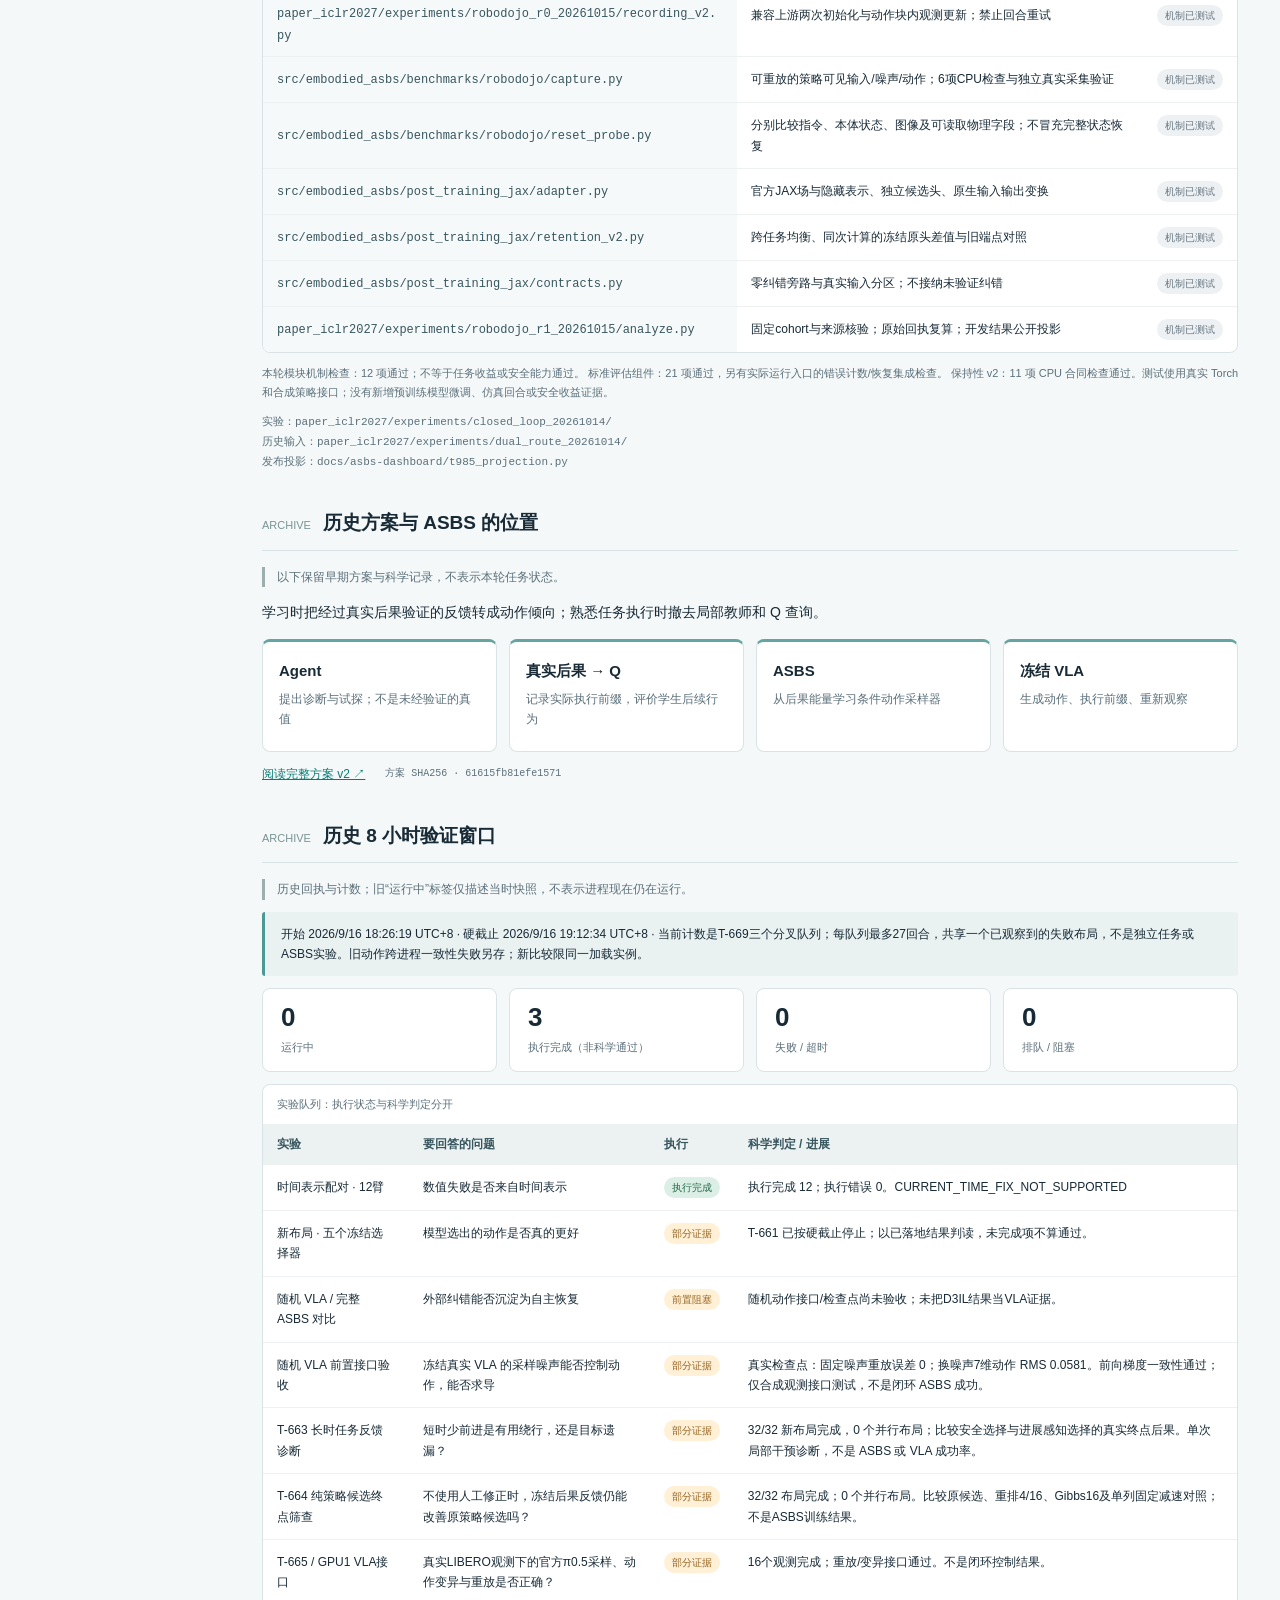
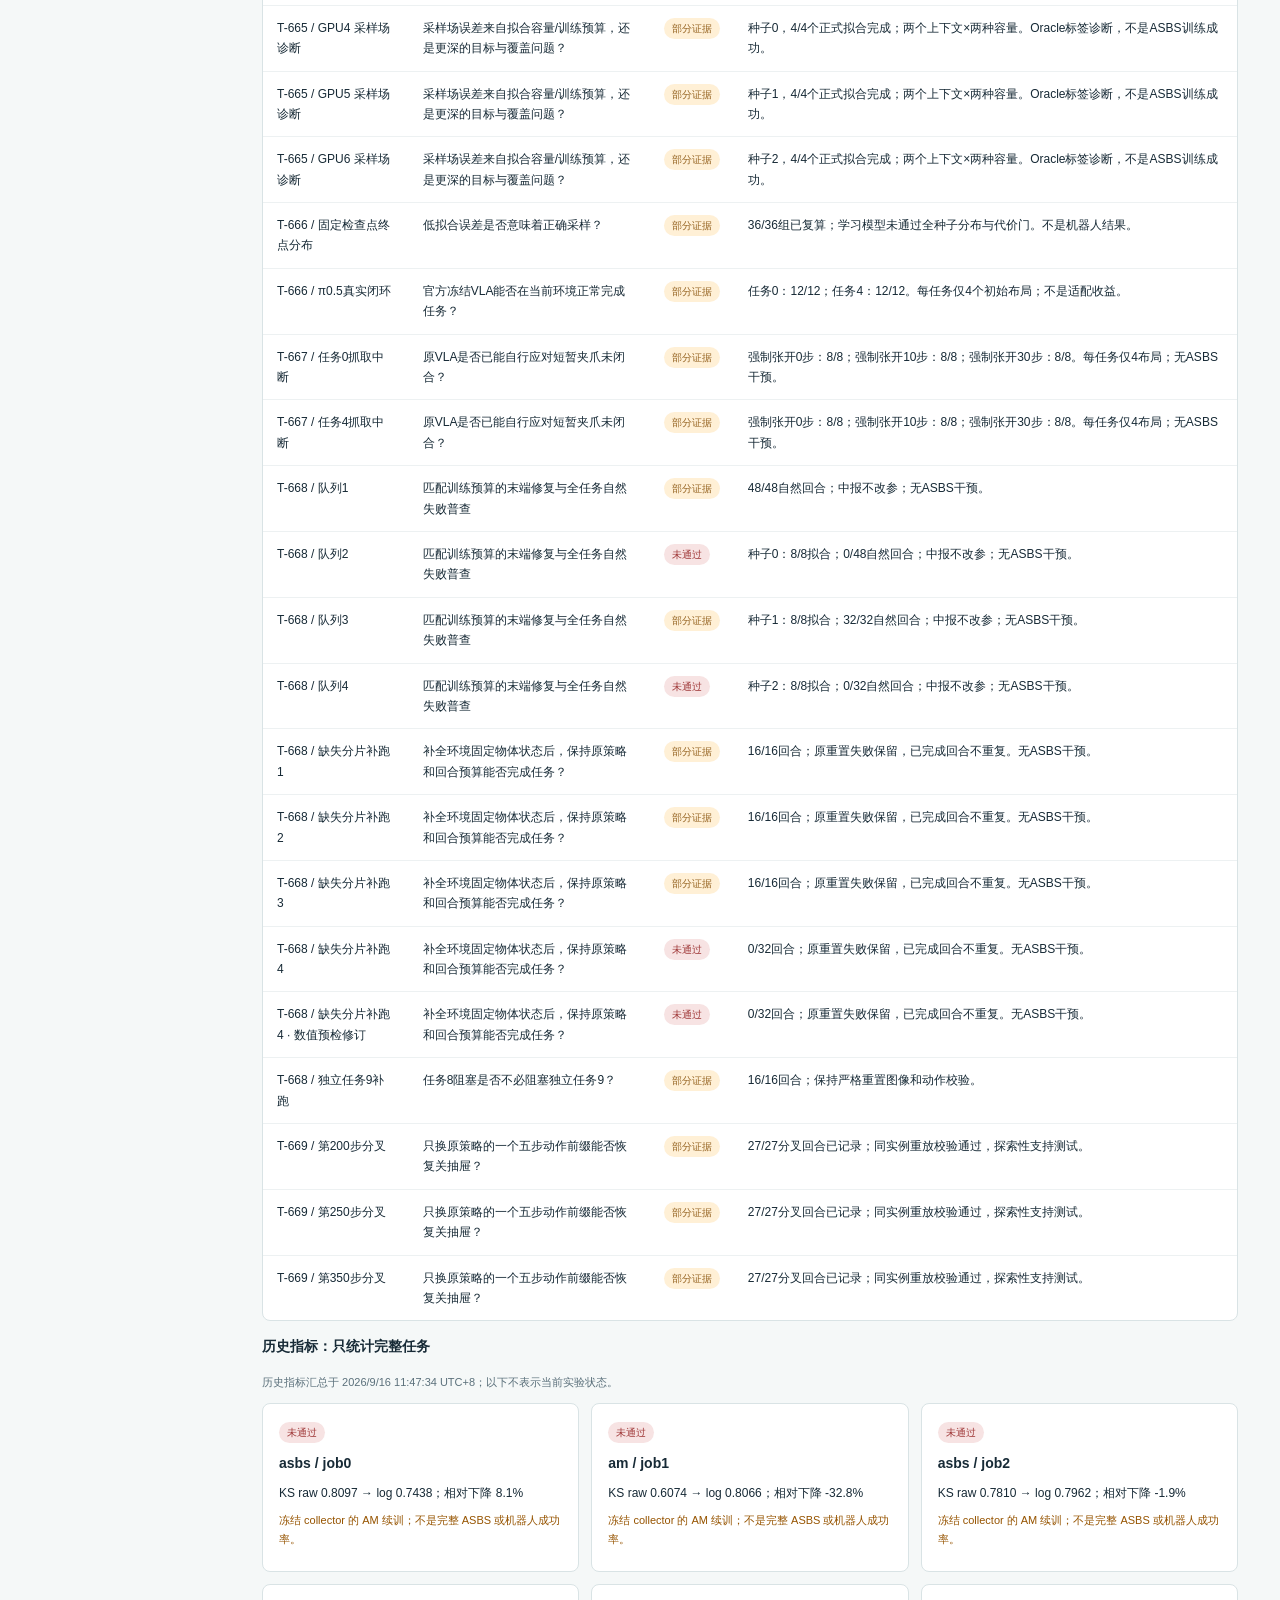
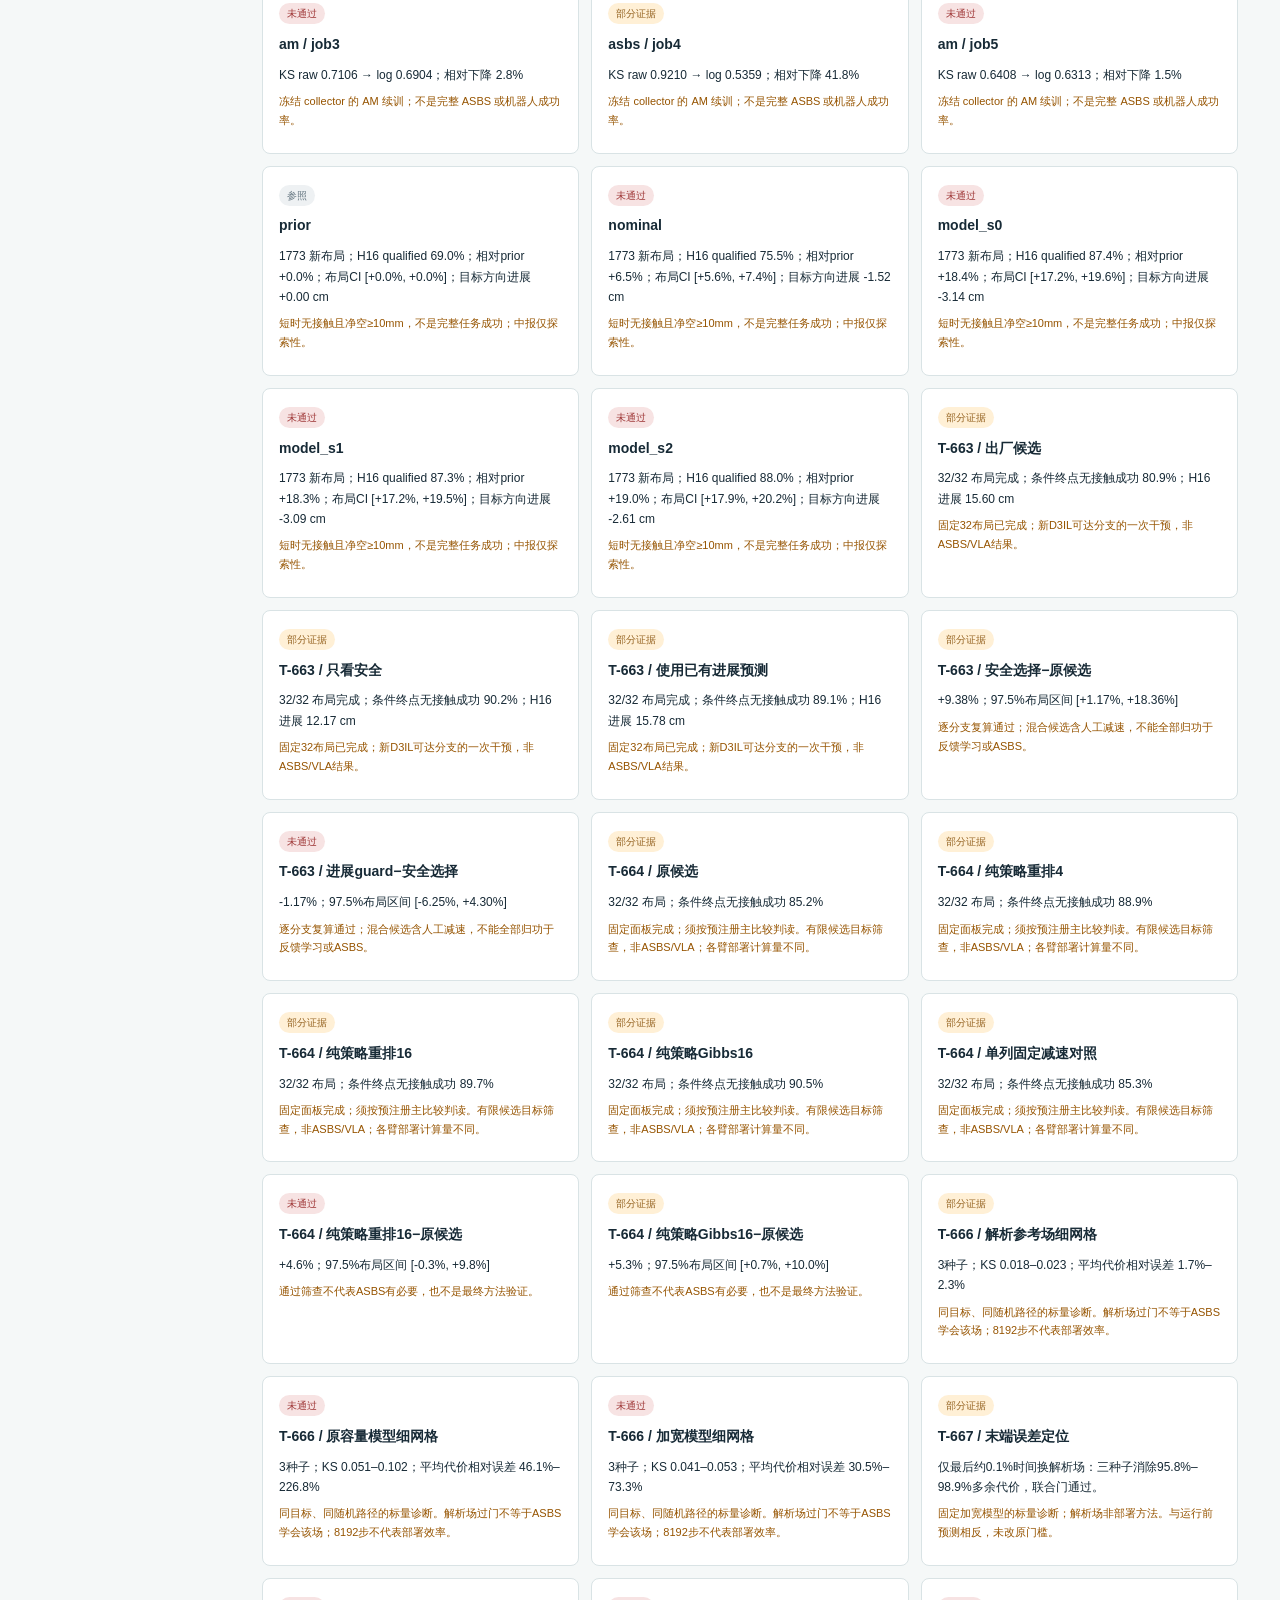
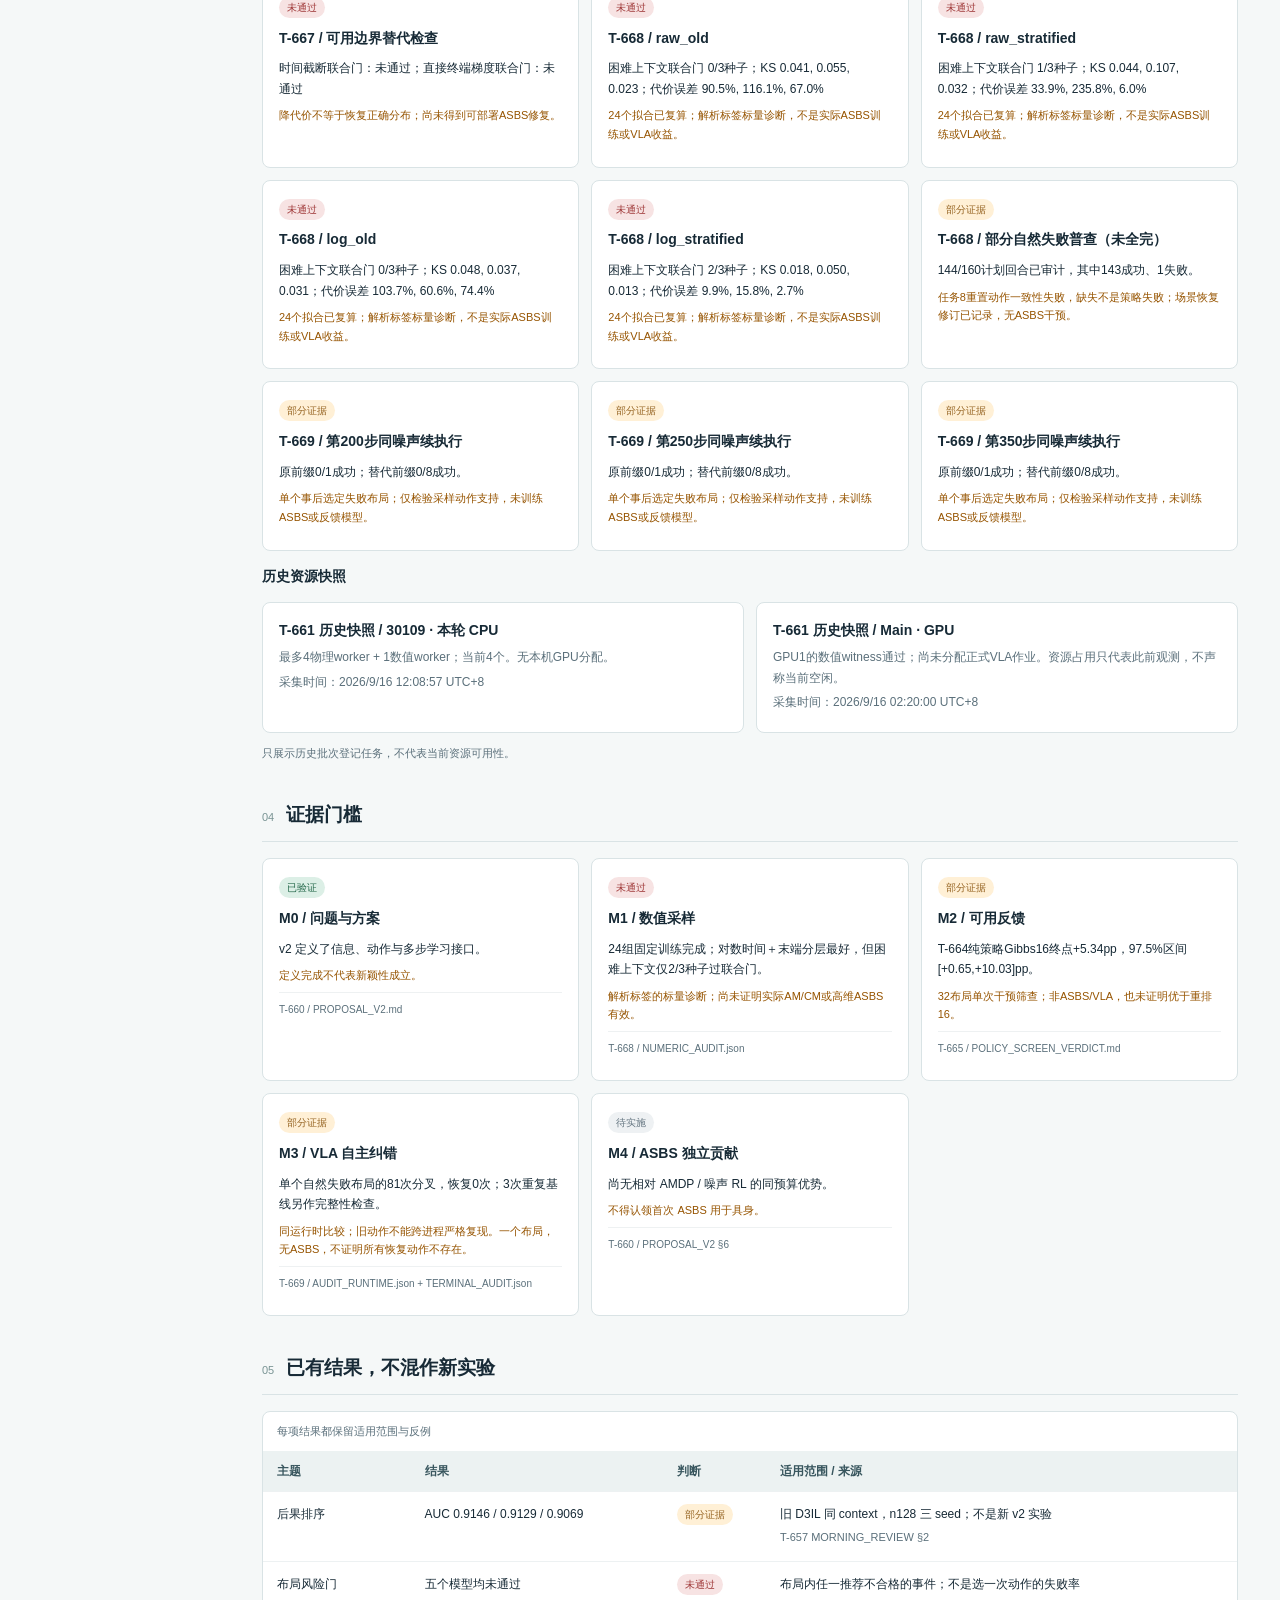
==== commit 7e4cd441: "feat(dashboard): publish prospective prepared-state horizon diagnosis Refs: T-989 Refs: T-990 Refs: " ====
--- a/index.html
+++ b/index.html
@@ -51,6 +51,7 @@
         <p id="robodojo-contact-observation" class="research-boundaries"></p>
         <p id="robodojo-prepared-continuation" class="research-boundaries"></p>
         <p id="robodojo-prepared-diagnosis" class="research-boundaries"></p>
+        <p id="robodojo-prepared-horizon" class="research-boundaries"></p>
         <ul id="robodojo-hypotheses" class="research-boundaries"></ul>
         <p class="links"><a href="https://robodojo-benchmark.com/doc/usage/quick-evaluation/" rel="noreferrer">RoboDojo 官方评测协议 ↗</a></p>
       </section>
